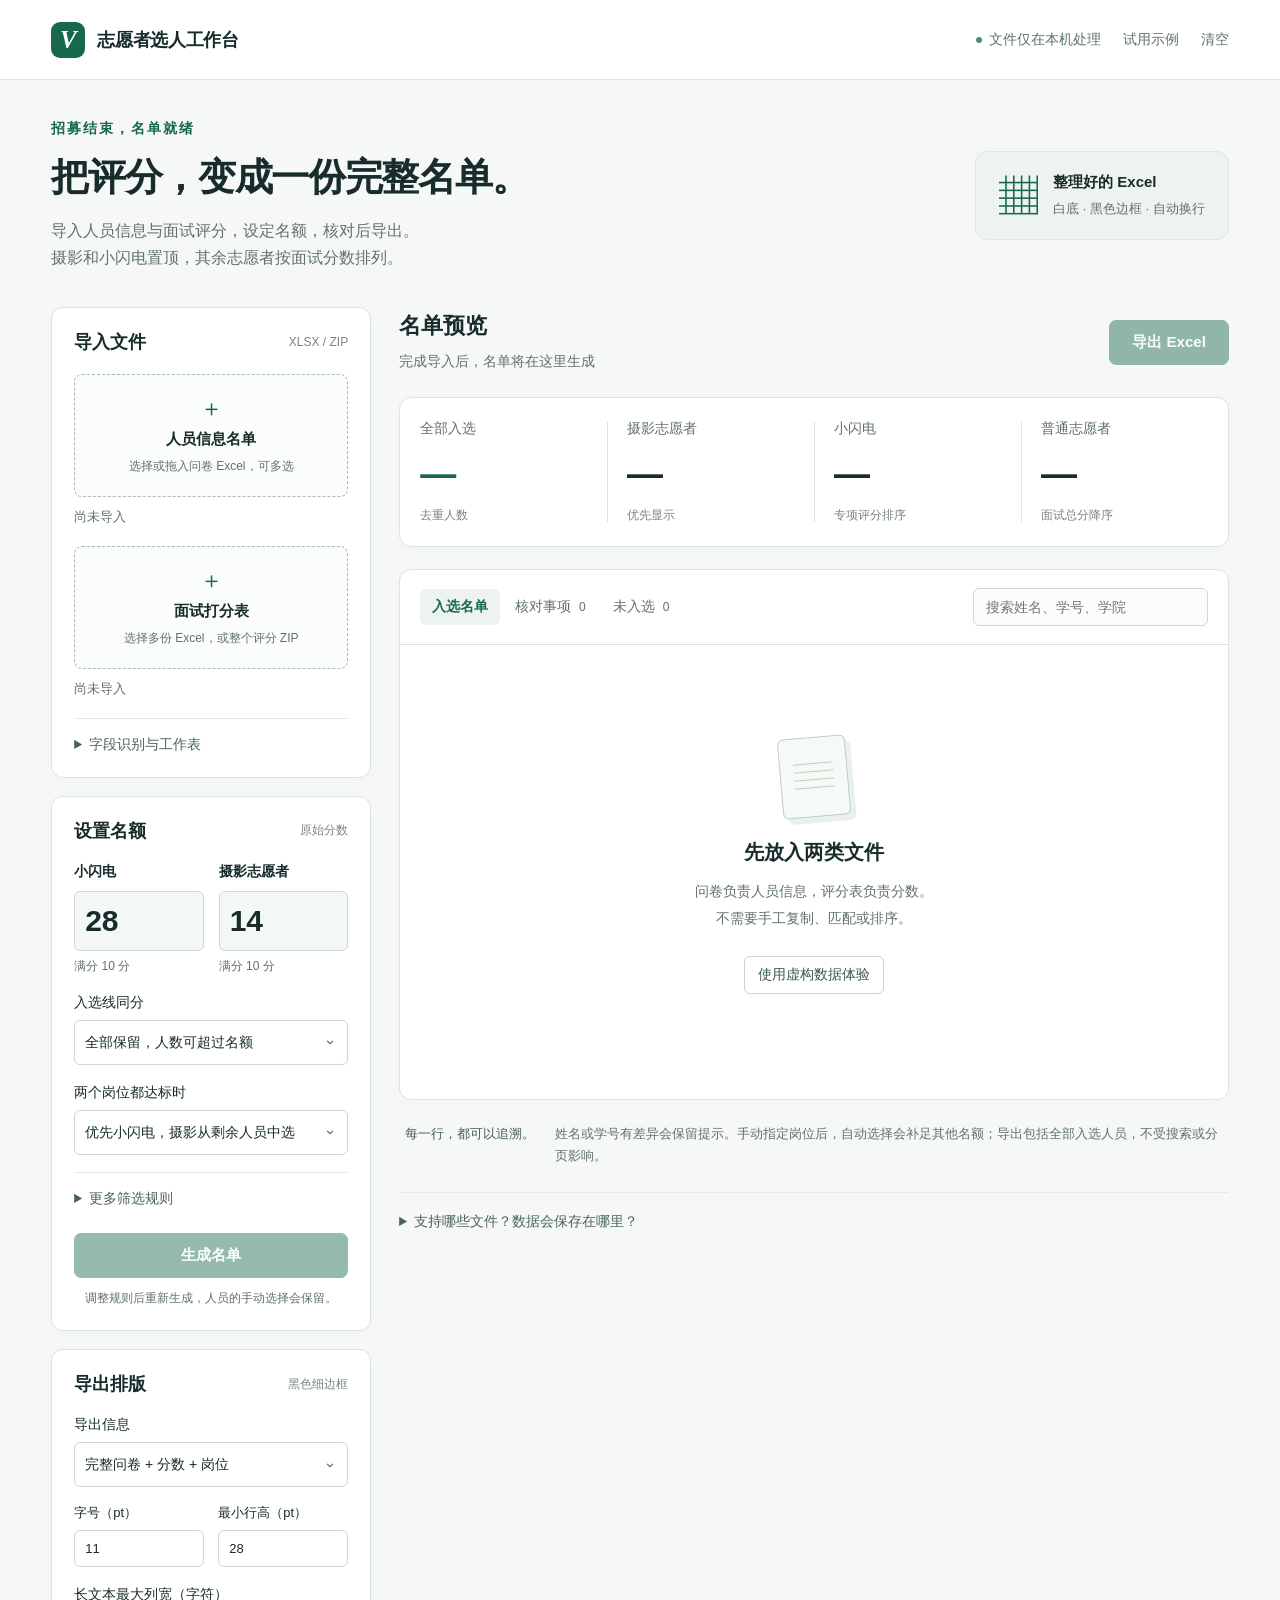
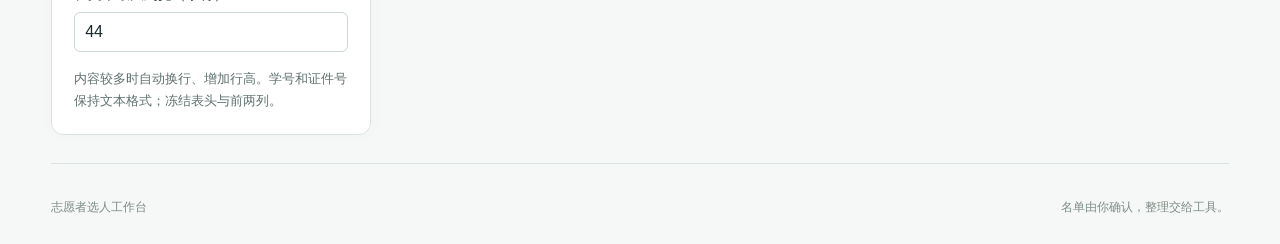
==== volunteer-selection-offline.html @ a5fd1ec4 "Publish volunteer selection workbench with offline export" ====
<!doctype html>
<html lang="zh-CN"><head><meta charset="UTF-8"><meta name="viewport" content="width=device-width,initial-scale=1"><title>志愿者选人工作台</title><meta name="description" content="上传问卷和面试评分，核对专项名额与同分，导出黑色边框的Excel总名单。"><style>:root{--ink:#172c2b;--muted:#60716f;--line:#dbe3e0;--green:#17684f;--green-dark:#0d4e3a;--wash:#f3f7f5;--white:#fff;--amber:#8c5519;--shadow:0 3px 18px #18362c05;font-family:Inter,-apple-system,BlinkMacSystemFont,"PingFang SC","Microsoft YaHei",sans-serif;font-size:16px;color:var(--ink);background:#f6f8f7}*{box-sizing:border-box}body{margin:0}button,input,select{font:inherit}button,a,input,select,summary{-webkit-tap-highlight-color:transparent}button{cursor:pointer}button:disabled{cursor:not-allowed;opacity:.45}button:focus-visible,input:focus-visible,select:focus-visible,summary:focus-visible,a:focus-visible{outline:3px solid #88b8a6;outline-offset:3px}a{color:inherit;text-decoration:none}.topbar{height:80px;background:#fff;border-bottom:1px solid var(--line);display:flex;align-items:center;justify-content:space-between;padding:0 4vw}.brand{display:flex;align-items:center;gap:12px;font-weight:700;font-size:18px;letter-spacing:-.3px}.brand-icon{display:grid;place-items:center;width:34px;height:36px;background:var(--green);color:white;border-radius:9px;font-family:Georgia,serif;font-size:25px;font-style:italic}.top-actions{display:flex;align-items:center;gap:22px}.local-badge{display:flex;align-items:center;gap:7px;color:#54766a;font-size:14px}.local-badge span{height:6px;width:6px;border-radius:50%;background:#49916f}.text-button{border:0;background:transparent;color:var(--muted);padding:8px 0;font-size:14px}.text-button:hover{color:var(--green)}main{max-width:1660px;margin:auto;padding:40px 4vw 0}.intro{display:flex;justify-content:space-between;gap:24px;align-items:center;padding-bottom:36px}.eyebrow{color:var(--green);font-size:14px;font-weight:650;letter-spacing:2px;margin-bottom:14px}h1{font-size:clamp(27px,3vw,39px);font-weight:650;letter-spacing:-1.3px;line-height:1.3;margin:0 0 15px}p{line-height:1.7;margin:0}.intro p{color:var(--muted);font-size:16px}.intro-note{display:flex;gap:15px;align-items:center;background:#edf3ef;border:1px solid #dce8e0;padding:21px 23px;border-radius:12px;white-space:nowrap}.intro-note strong{display:block;font-size:15px;margin-bottom:7px}.intro-note span:not(.line-icon){color:var(--muted);font-size:13px}.line-icon{font-size:39px;color:var(--green);line-height:1}.workspace{display:grid;grid-template-columns:320px minmax(0,1fr);gap:28px;align-items:start}.setup{display:grid;gap:18px}.card{background:#fff;border:1px solid var(--line);border-radius:12px;box-shadow:var(--shadow);padding:22px}.section-title{display:flex;justify-content:space-between;align-items:center;gap:10px;margin-bottom:20px}h2{font-size:18px;font-weight:650;margin:0}.mini-label{font-size:12px;color:#768681}.dropzone{display:flex;align-items:center;justify-content:center;flex-direction:column;gap:9px;border:1px dashed #a6beb2;border-radius:8px;padding:21px 8px;background:#fbfdfb;cursor:pointer;transition:.15s}.dropzone:hover,.dropzone.dragover{border-color:var(--green);background:#edf6f0}.dropzone strong{font-size:15px}.dropzone>span:not(.upload-icon){font-size:12px;color:var(--muted);text-align:center}.upload-icon{color:var(--green);font-size:23px;line-height:25px}.dropzone input{position:absolute;width:1px;height:1px;overflow:hidden;opacity:0}.dropzone:focus-within{outline:3px solid #88b8a6;outline-offset:2px}.file-status{color:var(--muted);font-size:13px;line-height:1.6;margin:10px 0 18px;overflow-wrap:anywhere}.file-status.loaded{color:var(--green)}details{border-top:1px solid #e6ebe8;padding-top:15px;margin-top:17px}summary{font-size:14px;cursor:pointer;color:#49635a;line-height:1.5}details p{margin:12px 0}.quota-grid{display:grid;grid-template-columns:1fr 1fr;gap:15px}.quota-grid label{font-size:14px;font-weight:600}.quota-grid input{font-size:30px;font-weight:600;height:60px;padding:8px 13px;margin-top:10px;background:var(--wash)}.quota-grid label span{display:block;font-size:12px;color:var(--muted);font-weight:400;margin-top:7px}input,select{border:1px solid #ccd8d1;border-radius:6px;color:var(--ink);background:white;min-width:0}input[type=number]{width:100%;padding:10px}select{width:100%;padding:11px 30px 11px 10px;font-size:14px;line-height:1.5;appearance:none;background-image:url("data:image/svg+xml,%3Csvg xmlns='http://www.w3.org/2000/svg' width='14' height='14' viewBox='0 0 24 24' fill='none' stroke='%23576b60' stroke-width='2'%3E%3Cpath d='m7 10 5 5 5-5'/%3E%3C/svg%3E");background-repeat:no-repeat;background-position:right 10px center}.control-label{display:block;font-size:14px;margin:19px 0 8px}.checkbox-row{display:flex;align-items:flex-start;gap:8px;font-size:14px;line-height:1.6;margin-top:17px}.checkbox-row input{margin-top:4px;accent-color:var(--green);width:16px;height:16px;flex-shrink:0}.primary{display:inline-flex;align-items:center;justify-content:center;border:1px solid var(--green);background:var(--green);color:#fff;border-radius:7px;padding:12px 22px;font-size:15px;font-weight:600;white-space:nowrap;transition:background .15s}.primary:hover:not(:disabled){background:var(--green-dark)}.wide{width:100%;margin-top:24px}.small{font-size:13px}.muted{color:var(--muted)}.bottom-note{margin-top:10px;text-align:center;font-size:12px}.two-fields{display:grid;grid-template-columns:1fr 1fr;gap:14px;margin-top:17px}.two-fields label{font-size:13px}.two-fields input{margin-top:8px}.export-settings .small{margin-top:16px}.results{min-width:0}.result-heading{display:flex;align-items:center;justify-content:space-between;gap:20px;padding:4px 0 23px}.result-heading h2{font-size:22px;margin-bottom:9px}.result-heading p{color:var(--muted);font-size:14px}.stats{display:grid;grid-template-columns:repeat(4,1fr);border:1px solid var(--line);border-radius:12px;background:#fff;box-shadow:var(--shadow);margin-bottom:22px;overflow:hidden}.stats>div{padding:22px 20px;position:relative}.stats>div+div:before{content:"";position:absolute;left:0;top:24px;bottom:24px;border-left:1px solid var(--line)}.stats span{display:block;color:var(--muted);font-size:14px;white-space:nowrap}.stats strong{display:block;font-size:36px;font-weight:600;letter-spacing:-1px;margin:15px 0 10px;font-variant-numeric:tabular-nums}.stats>div:first-child strong{color:var(--green)}.stats small{font-size:12px;color:#77847e}.preview{padding:0;overflow:hidden}.preview-toolbar{display:flex;justify-content:space-between;align-items:center;gap:12px;padding:18px 20px;border-bottom:1px solid var(--line);flex-wrap:wrap}.tabs{display:flex;gap:3px}.tabs button{background:transparent;border:0;padding:9px 12px;font-size:14px;color:var(--muted);border-radius:6px;white-space:nowrap}.tabs button.active{background:#edf4ef;color:var(--green);font-weight:600}.tabs span{font-size:12px;margin-left:4px}.preview-toolbar input{font-size:14px;width:235px;padding:10px 12px;background:#fbfcfb}.empty{text-align:center;padding:92px 20px 105px;min-height:440px}.empty h3{font-size:20px;font-weight:600;margin:22px 0 12px}.empty p{color:var(--muted);font-size:14px;line-height:1.9}.empty-sheet{width:68px;height:80px;border:1px solid #bdcec5;border-radius:6px;margin:auto;padding:18px 13px;transform:rotate(-5deg);background:#f6faf7;box-shadow:5px 6px 0 #eaf0eb}.empty-sheet i{height:1px;display:block;background:#bacfc1;margin:7px 0}.secondary{background:white;border:1px solid #c8d7cf;border-radius:6px;padding:9px 13px;color:#385a48;font-size:14px}.secondary:hover:not(:disabled){background:#f3f7f4}.empty .secondary{margin-top:25px}.workflow-note{display:flex;gap:20px;padding:23px 6px;line-height:1.7;font-size:13px;color:var(--muted)}.workflow-note strong{color:#486156;white-space:nowrap;font-weight:500}.help{padding:18px 0;margin-top:2px}.help p{font-size:14px;color:var(--muted)}footer{display:flex;justify-content:space-between;gap:15px;font-size:12px;color:#7e8c85;padding:35px 0 28px;margin-top:28px;border-top:1px solid var(--line)}.notice{padding:13px 16px;margin-bottom:18px;border:1px solid #c5dbc9;background:#f2f8f2;border-radius:8px;line-height:1.7;font-size:14px;white-space:pre-line;overflow-wrap:anywhere}.notice.error{background:#fff4f0;border-color:#efcbbf;color:#9e3e2b}.selection-notes{padding:13px 17px;margin:-4px 0 19px;border-left:3px solid #b98b49;background:#fcf8ef;border-radius:0 6px 6px 0;font-size:14px;line-height:1.8;color:#7a592a}.table-wrap{max-height:680px;overflow:auto}#roster{border-collapse:separate;border-spacing:0;width:100%;min-width:900px;background:white;font-size:14px}#roster th{position:sticky;top:0;z-index:1;background:#fff;text-align:left;font-weight:500;color:#33483e;padding:14px 13px;border-bottom:1px solid #000;border-right:1px solid #000;white-space:nowrap}#roster th:last-child{border-right:0}#roster th small{font-weight:400;display:block;color:var(--muted);font-size:12px;margin-top:4px}#roster td{border-bottom:1px solid #000;border-right:1px solid #000;vertical-align:top;padding:13px;line-height:1.65;background:white}#roster td:last-child{border-right:0}#roster tbody tr:last-child td{border-bottom:0}#roster td.num{text-align:right;font-variant-numeric:tabular-nums;min-width:62px}#roster td:first-child{min-width:156px}#roster td:nth-child(2){min-width:120px;max-width:190px;overflow-wrap:anywhere}#roster td:last-child{min-width:220px;max-width:310px}.person-name{font-weight:600}.person-id{display:block;font-size:12px;color:var(--muted);font-variant-numeric:tabular-nums;white-space:nowrap}.role-chip{display:inline-block;font-size:12px;padding:2px 8px;border-radius:4px;background:#edf4ef;color:#32664c;white-space:nowrap}.role-chip.photo{background:#eff1fc;color:#59649a}.role-chip.ordinary{background:#f1f3f2;color:#5e6e65}.role-chip.excluded{background:#f9f1e7;color:#8d6334}.edit-role{min-width:135px;margin-top:8px;font-size:12px;padding:7px 26px 7px 7px}.row-note{font-size:12px;color:#82632f;line-height:1.7;overflow-wrap:anywhere}.row-note.neutral{color:#627367}.accept-match{font-size:12px;margin-top:8px}.pagination{padding:16px 20px;display:flex;align-items:center;justify-content:space-between;gap:16px;border-top:1px solid var(--line);font-size:13px;color:var(--muted)}.pagination>div{display:flex;gap:10px}.sheet-mapping{margin:12px 0;border:1px solid var(--line);border-radius:6px;padding:12px}.sheet-mapping .sheet-label{display:flex;gap:8px;align-items:flex-start;font-size:12px;overflow-wrap:anywhere}.sheet-mapping .sheet-label input{accent-color:var(--green)}.sheet-mapping label:not(.sheet-label){display:block;font-size:12px;margin-top:10px;color:var(--muted)}.sheet-mapping select{margin-top:5px;font-size:12px;padding:8px 24px 8px 8px}.busy{position:fixed;inset:0;z-index:10;background:#18352b38;backdrop-filter:blur(3px);display:grid;place-items:center}.busy-card{background:#fff;border-radius:14px;padding:35px 45px;display:flex;align-items:center;flex-direction:column;gap:17px;box-shadow:0 10px 80px #102e2730}.busy-card strong{font-size:17px}.busy-card span{font-size:13px;color:var(--muted)}.spinner{width:30px;height:30px;border:3px solid #dce7e0;border-top-color:var(--green);border-radius:50%;animation:spin .7s linear infinite}@keyframes spin{to{transform:rotate(360deg)}}[hidden]{display:none!important}@media(min-width:1500px){.workspace{grid-template-columns:340px minmax(0,1fr)}}@media(max-width:1150px){main{padding:28px 24px 0}.workspace{grid-template-columns:290px minmax(0,1fr);gap:20px}.stats>div{padding:20px 13px}.stats strong{font-size:31px}.intro-note{display:none}.workflow-note{flex-direction:column;gap:8px}.topbar{padding:0 24px}}@media(max-width:850px){.workspace{grid-template-columns:1fr}.setup{grid-template-columns:1fr 1fr;align-items:start}.setup .export-settings{grid-column:1/-1}.export-settings{display:none}.topbar{height:68px}.top-actions{gap:15px}.local-badge{display:none}.intro{padding-bottom:28px}.result-heading{margin-top:10px}.results{margin-bottom:15px}}@media(max-width:560px){main{padding:25px 16px 0}.topbar{padding:0 16px}.brand{font-size:16px;gap:9px}.brand-icon{width:29px;height:31px;font-size:22px}.top-actions{gap:12px}.text-button{font-size:12px}.intro h1{font-size:27px;letter-spacing:-.8px}.intro p{font-size:14px}.desktop-break{display:none}.setup{grid-template-columns:1fr}.card{padding:20px}.preview{padding:0}.stats{grid-template-columns:1fr 1fr}.stats>div:nth-child(3),.stats>div:nth-child(4){border-top:1px solid var(--line)}.stats>div:nth-child(3):before{display:none}.stats>div{padding:18px}.stats strong{margin:10px 0 8px}.result-heading{align-items:flex-start}.result-heading h2{font-size:20px}.result-heading p{font-size:12px}.primary{padding:11px 16px}.preview-toolbar{padding:14px}.preview-toolbar input{width:100%}.tabs{width:100%;justify-content:space-between}.tabs button{padding:8px;font-size:13px}.empty{padding:65px 20px;min-height:360px}footer{display:block;line-height:1.9}footer span{display:block}.pagination{padding:14px;gap:8px}.pagination .secondary{padding:8px;font-size:12px}.help summary{font-size:13px}}
</style></head>
<body>
<header class="topbar"><a href="#" class="brand"><span class="brand-icon">V</span>志愿者选人工作台</a><div class="top-actions"><span class="local-badge"><span></span>文件仅在本机处理</span><button id="demo" class="text-button">试用示例</button><button id="reset" class="text-button">清空</button></div></header>
<main>
<section class="intro"><div><div class="eyebrow">招募结束，名单就绪</div><h1>把评分，变成一份完整名单。</h1><p>导入人员信息与面试评分，设定名额，核对后导出。<br class="desktop-break">摄影和小闪电置顶，其余志愿者按面试分数排列。</p></div><div class="intro-note"><span class="line-icon">▦</span><div><strong>整理好的 Excel</strong><span>白底 · 黑色边框 · 自动换行</span></div></div></section>
<div class="workspace">
<aside class="setup">
<section class="card upload-card"><div class="section-title"><h2>导入文件</h2><span class="mini-label">XLSX / ZIP</span></div>
<label class="dropzone" id="info-drop" for="info-files"><span class="upload-icon">＋</span><strong>人员信息名单</strong><span>选择或拖入问卷 Excel，可多选</span><input id="info-files" type="file" accept=".xlsx" multiple></label><div id="info-status" class="file-status">尚未导入</div>
<label class="dropzone" id="score-drop" for="score-files"><span class="upload-icon">＋</span><strong>面试打分表</strong><span>选择多份 Excel，或整个评分 ZIP</span><input id="score-files" type="file" accept=".xlsx,.zip" multiple></label><div id="score-status" class="file-status">尚未导入</div>
<details id="mapping-details"><summary>字段识别与工作表</summary><p class="small muted">自动识别姓名、学号及原始得分。格式不同，可在这里指定列；不参与的工作表可取消勾选。</p><div id="mapping-panel"></div></details>
</section>
<section class="card"><div class="section-title"><h2>设置名额</h2><span class="mini-label">原始分数</span></div><div class="quota-grid"><label>小闪电<input id="lightning-quota" type="number" min="0" max="10000" step="1" value="28"><span>满分 10 分</span></label><label>摄影志愿者<input id="photo-quota" type="number" min="0" max="10000" step="1" value="14"><span>满分 10 分</span></label></div>
<label class="control-label" for="ties">入选线同分</label><select id="ties"><option value="all">全部保留，人数可超过名额</option><option value="strict">严格名额，依次按普通总分、原名单顺序</option></select>
<label class="control-label" for="priority">两个岗位都达标时</label><select id="priority"><option value="lightning">优先小闪电，摄影从剩余人员中选</option><option value="photo">优先摄影，小闪电从剩余人员中选</option></select>
<details><summary>更多筛选规则</summary><label class="control-label" for="scope">专项候选范围</label><select id="scope"><option value="all">所有有该专项评分的人</option><option value="registered">仅问卷中勾选该专项的人</option></select><label class="control-label" for="duplicate">同一学号有多条评分</label><select id="duplicate"><option value="average">取有效评分的平均分</option><option value="highest">取各项最高分</option><option value="last">取各项导入顺序最后一个有效值</option></select><label class="checkbox-row"><input id="include-missing" type="checkbox">纳入没有问卷、但有评分的人</label><p class="small muted">未找到有效面试分数的人不进入名单。普通志愿者不设名额，保留余下所有有评分人员。</p></details>
<button id="generate" class="primary wide" disabled>生成名单</button><p class="small muted bottom-note">调整规则后重新生成，人员的手动选择会保留。</p>
</section>
<section class="card export-settings"><div class="section-title"><h2>导出排版</h2><span class="mini-label">黑色细边框</span></div><label class="control-label" for="export-fields">导出信息</label><select id="export-fields"><option value="full">完整问卷 + 分数 + 岗位</option><option value="simple">精简联系信息 + 分数 + 岗位</option></select><div class="two-fields"><label>字号（pt）<input id="font-size" type="number" value="11" min="9" max="16"></label><label>最小行高（pt）<input id="row-height" type="number" value="28" min="20" max="60"></label></div><label class="control-label" for="max-width">长文本最大列宽（字符）</label><input id="max-width" type="number" min="24" max="70" value="44"><p class="small muted">内容较多时自动换行、增加行高。学号和证件号保持文本格式；冻结表头与前两列。</p></section>
</aside>
<section class="results">
<div id="notice" class="notice" role="status" aria-live="polite" hidden></div>
<div class="result-heading"><div><h2>名单预览</h2><p id="result-caption">完成导入后，名单将在这里生成</p></div><button id="export" class="primary" disabled>导出 Excel</button></div>
<div class="stats"><div><span>全部入选</span><strong id="count-total">—</strong><small>去重人数</small></div><div><span>摄影志愿者</span><strong id="count-photo">—</strong><small id="cut-photo">优先显示</small></div><div><span>小闪电</span><strong id="count-lightning">—</strong><small id="cut-lightning">专项评分排序</small></div><div><span>普通志愿者</span><strong id="count-ordinary">—</strong><small>面试总分降序</small></div></div>
<div id="selection-notes" class="selection-notes" hidden></div>
<div class="preview card"><div class="preview-toolbar"><div class="tabs" role="group" aria-label="名单筛选"><button data-tab="selected" class="active">入选名单</button><button data-tab="review">核对事项 <span id="review-count">0</span></button><button data-tab="excluded">未入选 <span id="excluded-count">0</span></button></div><input type="search" id="search" placeholder="搜索姓名、学号、学院" aria-label="搜索名单"></div>
<div id="empty" class="empty"><div class="empty-sheet"><i></i><i></i><i></i><i></i></div><h3>先放入两类文件</h3><p>问卷负责人员信息，评分表负责分数。<br>不需要手工复制、匹配或排序。</p><button id="empty-demo" class="secondary">使用虚构数据体验</button></div>
<div id="table-wrap" class="table-wrap" hidden><table id="roster"><thead><tr><th>姓名 / 学号</th><th>学院 / 单位</th><th>普通面试<small>15分</small></th><th>闪电<small>10分</small></th><th>摄影<small>10分</small></th><th>岗位</th><th>核对与调整</th></tr></thead><tbody id="roster-body"></tbody></table></div>
<div id="pagination" class="pagination" hidden><span id="page-info"></span><div><button id="prev-page" class="secondary">上一页</button><button id="next-page" class="secondary">下一页</button></div></div>
</div>
<div class="workflow-note"><strong>每一行，都可以追溯。</strong><span>姓名或学号有差异会保留提示。手动指定岗位后，自动选择会补足其他名额；导出包括全部入选人员，不受搜索或分页影响。</span></div>
<details class="help"><summary>支持哪些文件？数据会保存在哪里？</summary><p>支持 .xlsx 人员问卷、.xlsx 面试表，以及包含多份 .xlsx 的 .zip 评分包。不支持加密文件或旧版 .xls，请先另存为 .xlsx。默认适配普通面试15分、闪电与摄影10分的表格。不同列名可在“字段识别与工作表”中调整。</p><p>所有文件和调整仅保存在当前页面内存，不会发送到服务器。刷新或关闭页面会清空，请及时导出。离线版无需联网即可使用。评分总分与分项冲突时采用分项之和并显示提示；没有可用缓存值的公式不直接执行。</p></details>
</section></div>
<footer>志愿者选人工作台<span>名单由你确认，整理交给工具。</span></footer>
</main>
<div id="busy" class="busy" hidden><div class="busy-card"><div class="spinner"></div><strong id="busy-text">正在读取文件</strong><span>文件留在你的设备上</span></div></div>
<script>/*!

JSZip v3.10.1 - A JavaScript class for generating and reading zip files
<http://stuartk.com/jszip>

(c) 2009-2016 Stuart Knightley <stuart [at] stuartk.com>
Dual licenced under the MIT license or GPLv3. See https://raw.github.com/Stuk/jszip/main/LICENSE.markdown.

JSZip uses the library pako released under the MIT license :
https://github.com/nodeca/pako/blob/main/LICENSE
*/

!function(e){if("object"==typeof exports&&"undefined"!=typeof module)module.exports=e();else if("function"==typeof define&&define.amd)define([],e);else{("undefined"!=typeof window?window:"undefined"!=typeof global?global:"undefined"!=typeof self?self:this).JSZip=e()}}(function(){return function s(a,o,h){function u(r,e){if(!o[r]){if(!a[r]){var t="function"==typeof require&&require;if(!e&&t)return t(r,!0);if(l)return l(r,!0);var n=new Error("Cannot find module '"+r+"'");throw n.code="MODULE_NOT_FOUND",n}var i=o[r]={exports:{}};a[r][0].call(i.exports,function(e){var t=a[r][1][e];return u(t||e)},i,i.exports,s,a,o,h)}return o[r].exports}for(var l="function"==typeof require&&require,e=0;e<h.length;e++)u(h[e]);return u}({1:[function(e,t,r){"use strict";var d=e("./utils"),c=e("./support"),p="ABCDEFGHIJKLMNOPQRSTUVWXYZabcdefghijklmnopqrstuvwxyz0123456789+/=";r.encode=function(e){for(var t,r,n,i,s,a,o,h=[],u=0,l=e.length,f=l,c="string"!==d.getTypeOf(e);u<e.length;)f=l-u,n=c?(t=e[u++],r=u<l?e[u++]:0,u<l?e[u++]:0):(t=e.charCodeAt(u++),r=u<l?e.charCodeAt(u++):0,u<l?e.charCodeAt(u++):0),i=t>>2,s=(3&t)<<4|r>>4,a=1<f?(15&r)<<2|n>>6:64,o=2<f?63&n:64,h.push(p.charAt(i)+p.charAt(s)+p.charAt(a)+p.charAt(o));return h.join("")},r.decode=function(e){var t,r,n,i,s,a,o=0,h=0,u="data:";if(e.substr(0,u.length)===u)throw new Error("Invalid base64 input, it looks like a data url.");var l,f=3*(e=e.replace(/[^A-Za-z0-9+/=]/g,"")).length/4;if(e.charAt(e.length-1)===p.charAt(64)&&f--,e.charAt(e.length-2)===p.charAt(64)&&f--,f%1!=0)throw new Error("Invalid base64 input, bad content length.");for(l=c.uint8array?new Uint8Array(0|f):new Array(0|f);o<e.length;)t=p.indexOf(e.charAt(o++))<<2|(i=p.indexOf(e.charAt(o++)))>>4,r=(15&i)<<4|(s=p.indexOf(e.charAt(o++)))>>2,n=(3&s)<<6|(a=p.indexOf(e.charAt(o++))),l[h++]=t,64!==s&&(l[h++]=r),64!==a&&(l[h++]=n);return l}},{"./support":30,"./utils":32}],2:[function(e,t,r){"use strict";var n=e("./external"),i=e("./stream/DataWorker"),s=e("./stream/Crc32Probe"),a=e("./stream/DataLengthProbe");function o(e,t,r,n,i){this.compressedSize=e,this.uncompressedSize=t,this.crc32=r,this.compression=n,this.compressedContent=i}o.prototype={getContentWorker:function(){var e=new i(n.Promise.resolve(this.compressedContent)).pipe(this.compression.uncompressWorker()).pipe(new a("data_length")),t=this;return e.on("end",function(){if(this.streamInfo.data_length!==t.uncompressedSize)throw new Error("Bug : uncompressed data size mismatch")}),e},getCompressedWorker:function(){return new i(n.Promise.resolve(this.compressedContent)).withStreamInfo("compressedSize",this.compressedSize).withStreamInfo("uncompressedSize",this.uncompressedSize).withStreamInfo("crc32",this.crc32).withStreamInfo("compression",this.compression)}},o.createWorkerFrom=function(e,t,r){return e.pipe(new s).pipe(new a("uncompressedSize")).pipe(t.compressWorker(r)).pipe(new a("compressedSize")).withStreamInfo("compression",t)},t.exports=o},{"./external":6,"./stream/Crc32Probe":25,"./stream/DataLengthProbe":26,"./stream/DataWorker":27}],3:[function(e,t,r){"use strict";var n=e("./stream/GenericWorker");r.STORE={magic:"\0\0",compressWorker:function(){return new n("STORE compression")},uncompressWorker:function(){return new n("STORE decompression")}},r.DEFLATE=e("./flate")},{"./flate":7,"./stream/GenericWorker":28}],4:[function(e,t,r){"use strict";var n=e("./utils");var o=function(){for(var e,t=[],r=0;r<256;r++){e=r;for(var n=0;n<8;n++)e=1&e?3988292384^e>>>1:e>>>1;t[r]=e}return t}();t.exports=function(e,t){return void 0!==e&&e.length?"string"!==n.getTypeOf(e)?function(e,t,r,n){var i=o,s=n+r;e^=-1;for(var a=n;a<s;a++)e=e>>>8^i[255&(e^t[a])];return-1^e}(0|t,e,e.length,0):function(e,t,r,n){var i=o,s=n+r;e^=-1;for(var a=n;a<s;a++)e=e>>>8^i[255&(e^t.charCodeAt(a))];return-1^e}(0|t,e,e.length,0):0}},{"./utils":32}],5:[function(e,t,r){"use strict";r.base64=!1,r.binary=!1,r.dir=!1,r.createFolders=!0,r.date=null,r.compression=null,r.compressionOptions=null,r.comment=null,r.unixPermissions=null,r.dosPermissions=null},{}],6:[function(e,t,r){"use strict";var n=null;n="undefined"!=typeof Promise?Promise:e("lie"),t.exports={Promise:n}},{lie:37}],7:[function(e,t,r){"use strict";var n="undefined"!=typeof Uint8Array&&"undefined"!=typeof Uint16Array&&"undefined"!=typeof Uint32Array,i=e("pako"),s=e("./utils"),a=e("./stream/GenericWorker"),o=n?"uint8array":"array";function h(e,t){a.call(this,"FlateWorker/"+e),this._pako=null,this._pakoAction=e,this._pakoOptions=t,this.meta={}}r.magic="\b\0",s.inherits(h,a),h.prototype.processChunk=function(e){this.meta=e.meta,null===this._pako&&this._createPako(),this._pako.push(s.transformTo(o,e.data),!1)},h.prototype.flush=function(){a.prototype.flush.call(this),null===this._pako&&this._createPako(),this._pako.push([],!0)},h.prototype.cleanUp=function(){a.prototype.cleanUp.call(this),this._pako=null},h.prototype._createPako=function(){this._pako=new i[this._pakoAction]({raw:!0,level:this._pakoOptions.level||-1});var t=this;this._pako.onData=function(e){t.push({data:e,meta:t.meta})}},r.compressWorker=function(e){return new h("Deflate",e)},r.uncompressWorker=function(){return new h("Inflate",{})}},{"./stream/GenericWorker":28,"./utils":32,pako:38}],8:[function(e,t,r){"use strict";function A(e,t){var r,n="";for(r=0;r<t;r++)n+=String.fromCharCode(255&e),e>>>=8;return n}function n(e,t,r,n,i,s){var a,o,h=e.file,u=e.compression,l=s!==O.utf8encode,f=I.transformTo("string",s(h.name)),c=I.transformTo("string",O.utf8encode(h.name)),d=h.comment,p=I.transformTo("string",s(d)),m=I.transformTo("string",O.utf8encode(d)),_=c.length!==h.name.length,g=m.length!==d.length,b="",v="",y="",w=h.dir,k=h.date,x={crc32:0,compressedSize:0,uncompressedSize:0};t&&!r||(x.crc32=e.crc32,x.compressedSize=e.compressedSize,x.uncompressedSize=e.uncompressedSize);var S=0;t&&(S|=8),l||!_&&!g||(S|=2048);var z=0,C=0;w&&(z|=16),"UNIX"===i?(C=798,z|=function(e,t){var r=e;return e||(r=t?16893:33204),(65535&r)<<16}(h.unixPermissions,w)):(C=20,z|=function(e){return 63&(e||0)}(h.dosPermissions)),a=k.getUTCHours(),a<<=6,a|=k.getUTCMinutes(),a<<=5,a|=k.getUTCSeconds()/2,o=k.getUTCFullYear()-1980,o<<=4,o|=k.getUTCMonth()+1,o<<=5,o|=k.getUTCDate(),_&&(v=A(1,1)+A(B(f),4)+c,b+="up"+A(v.length,2)+v),g&&(y=A(1,1)+A(B(p),4)+m,b+="uc"+A(y.length,2)+y);var E="";return E+="\n\0",E+=A(S,2),E+=u.magic,E+=A(a,2),E+=A(o,2),E+=A(x.crc32,4),E+=A(x.compressedSize,4),E+=A(x.uncompressedSize,4),E+=A(f.length,2),E+=A(b.length,2),{fileRecord:R.LOCAL_FILE_HEADER+E+f+b,dirRecord:R.CENTRAL_FILE_HEADER+A(C,2)+E+A(p.length,2)+"\0\0\0\0"+A(z,4)+A(n,4)+f+b+p}}var I=e("../utils"),i=e("../stream/GenericWorker"),O=e("../utf8"),B=e("../crc32"),R=e("../signature");function s(e,t,r,n){i.call(this,"ZipFileWorker"),this.bytesWritten=0,this.zipComment=t,this.zipPlatform=r,this.encodeFileName=n,this.streamFiles=e,this.accumulate=!1,this.contentBuffer=[],this.dirRecords=[],this.currentSourceOffset=0,this.entriesCount=0,this.currentFile=null,this._sources=[]}I.inherits(s,i),s.prototype.push=function(e){var t=e.meta.percent||0,r=this.entriesCount,n=this._sources.length;this.accumulate?this.contentBuffer.push(e):(this.bytesWritten+=e.data.length,i.prototype.push.call(this,{data:e.data,meta:{currentFile:this.currentFile,percent:r?(t+100*(r-n-1))/r:100}}))},s.prototype.openedSource=function(e){this.currentSourceOffset=this.bytesWritten,this.currentFile=e.file.name;var t=this.streamFiles&&!e.file.dir;if(t){var r=n(e,t,!1,this.currentSourceOffset,this.zipPlatform,this.encodeFileName);this.push({data:r.fileRecord,meta:{percent:0}})}else this.accumulate=!0},s.prototype.closedSource=function(e){this.accumulate=!1;var t=this.streamFiles&&!e.file.dir,r=n(e,t,!0,this.currentSourceOffset,this.zipPlatform,this.encodeFileName);if(this.dirRecords.push(r.dirRecord),t)this.push({data:function(e){return R.DATA_DESCRIPTOR+A(e.crc32,4)+A(e.compressedSize,4)+A(e.uncompressedSize,4)}(e),meta:{percent:100}});else for(this.push({data:r.fileRecord,meta:{percent:0}});this.contentBuffer.length;)this.push(this.contentBuffer.shift());this.currentFile=null},s.prototype.flush=function(){for(var e=this.bytesWritten,t=0;t<this.dirRecords.length;t++)this.push({data:this.dirRecords[t],meta:{percent:100}});var r=this.bytesWritten-e,n=function(e,t,r,n,i){var s=I.transformTo("string",i(n));return R.CENTRAL_DIRECTORY_END+"\0\0\0\0"+A(e,2)+A(e,2)+A(t,4)+A(r,4)+A(s.length,2)+s}(this.dirRecords.length,r,e,this.zipComment,this.encodeFileName);this.push({data:n,meta:{percent:100}})},s.prototype.prepareNextSource=function(){this.previous=this._sources.shift(),this.openedSource(this.previous.streamInfo),this.isPaused?this.previous.pause():this.previous.resume()},s.prototype.registerPrevious=function(e){this._sources.push(e);var t=this;return e.on("data",function(e){t.processChunk(e)}),e.on("end",function(){t.closedSource(t.previous.streamInfo),t._sources.length?t.prepareNextSource():t.end()}),e.on("error",function(e){t.error(e)}),this},s.prototype.resume=function(){return!!i.prototype.resume.call(this)&&(!this.previous&&this._sources.length?(this.prepareNextSource(),!0):this.previous||this._sources.length||this.generatedError?void 0:(this.end(),!0))},s.prototype.error=function(e){var t=this._sources;if(!i.prototype.error.call(this,e))return!1;for(var r=0;r<t.length;r++)try{t[r].error(e)}catch(e){}return!0},s.prototype.lock=function(){i.prototype.lock.call(this);for(var e=this._sources,t=0;t<e.length;t++)e[t].lock()},t.exports=s},{"../crc32":4,"../signature":23,"../stream/GenericWorker":28,"../utf8":31,"../utils":32}],9:[function(e,t,r){"use strict";var u=e("../compressions"),n=e("./ZipFileWorker");r.generateWorker=function(e,a,t){var o=new n(a.streamFiles,t,a.platform,a.encodeFileName),h=0;try{e.forEach(function(e,t){h++;var r=function(e,t){var r=e||t,n=u[r];if(!n)throw new Error(r+" is not a valid compression method !");return n}(t.options.compression,a.compression),n=t.options.compressionOptions||a.compressionOptions||{},i=t.dir,s=t.date;t._compressWorker(r,n).withStreamInfo("file",{name:e,dir:i,date:s,comment:t.comment||"",unixPermissions:t.unixPermissions,dosPermissions:t.dosPermissions}).pipe(o)}),o.entriesCount=h}catch(e){o.error(e)}return o}},{"../compressions":3,"./ZipFileWorker":8}],10:[function(e,t,r){"use strict";function n(){if(!(this instanceof n))return new n;if(arguments.length)throw new Error("The constructor with parameters has been removed in JSZip 3.0, please check the upgrade guide.");this.files=Object.create(null),this.comment=null,this.root="",this.clone=function(){var e=new n;for(var t in this)"function"!=typeof this[t]&&(e[t]=this[t]);return e}}(n.prototype=e("./object")).loadAsync=e("./load"),n.support=e("./support"),n.defaults=e("./defaults"),n.version="3.10.1",n.loadAsync=function(e,t){return(new n).loadAsync(e,t)},n.external=e("./external"),t.exports=n},{"./defaults":5,"./external":6,"./load":11,"./object":15,"./support":30}],11:[function(e,t,r){"use strict";var u=e("./utils"),i=e("./external"),n=e("./utf8"),s=e("./zipEntries"),a=e("./stream/Crc32Probe"),l=e("./nodejsUtils");function f(n){return new i.Promise(function(e,t){var r=n.decompressed.getContentWorker().pipe(new a);r.on("error",function(e){t(e)}).on("end",function(){r.streamInfo.crc32!==n.decompressed.crc32?t(new Error("Corrupted zip : CRC32 mismatch")):e()}).resume()})}t.exports=function(e,o){var h=this;return o=u.extend(o||{},{base64:!1,checkCRC32:!1,optimizedBinaryString:!1,createFolders:!1,decodeFileName:n.utf8decode}),l.isNode&&l.isStream(e)?i.Promise.reject(new Error("JSZip can't accept a stream when loading a zip file.")):u.prepareContent("the loaded zip file",e,!0,o.optimizedBinaryString,o.base64).then(function(e){var t=new s(o);return t.load(e),t}).then(function(e){var t=[i.Promise.resolve(e)],r=e.files;if(o.checkCRC32)for(var n=0;n<r.length;n++)t.push(f(r[n]));return i.Promise.all(t)}).then(function(e){for(var t=e.shift(),r=t.files,n=0;n<r.length;n++){var i=r[n],s=i.fileNameStr,a=u.resolve(i.fileNameStr);h.file(a,i.decompressed,{binary:!0,optimizedBinaryString:!0,date:i.date,dir:i.dir,comment:i.fileCommentStr.length?i.fileCommentStr:null,unixPermissions:i.unixPermissions,dosPermissions:i.dosPermissions,createFolders:o.createFolders}),i.dir||(h.file(a).unsafeOriginalName=s)}return t.zipComment.length&&(h.comment=t.zipComment),h})}},{"./external":6,"./nodejsUtils":14,"./stream/Crc32Probe":25,"./utf8":31,"./utils":32,"./zipEntries":33}],12:[function(e,t,r){"use strict";var n=e("../utils"),i=e("../stream/GenericWorker");function s(e,t){i.call(this,"Nodejs stream input adapter for "+e),this._upstreamEnded=!1,this._bindStream(t)}n.inherits(s,i),s.prototype._bindStream=function(e){var t=this;(this._stream=e).pause(),e.on("data",function(e){t.push({data:e,meta:{percent:0}})}).on("error",function(e){t.isPaused?this.generatedError=e:t.error(e)}).on("end",function(){t.isPaused?t._upstreamEnded=!0:t.end()})},s.prototype.pause=function(){return!!i.prototype.pause.call(this)&&(this._stream.pause(),!0)},s.prototype.resume=function(){return!!i.prototype.resume.call(this)&&(this._upstreamEnded?this.end():this._stream.resume(),!0)},t.exports=s},{"../stream/GenericWorker":28,"../utils":32}],13:[function(e,t,r){"use strict";var i=e("readable-stream").Readable;function n(e,t,r){i.call(this,t),this._helper=e;var n=this;e.on("data",function(e,t){n.push(e)||n._helper.pause(),r&&r(t)}).on("error",function(e){n.emit("error",e)}).on("end",function(){n.push(null)})}e("../utils").inherits(n,i),n.prototype._read=function(){this._helper.resume()},t.exports=n},{"../utils":32,"readable-stream":16}],14:[function(e,t,r){"use strict";t.exports={isNode:"undefined"!=typeof Buffer,newBufferFrom:function(e,t){if(Buffer.from&&Buffer.from!==Uint8Array.from)return Buffer.from(e,t);if("number"==typeof e)throw new Error('The "data" argument must not be a number');return new Buffer(e,t)},allocBuffer:function(e){if(Buffer.alloc)return Buffer.alloc(e);var t=new Buffer(e);return t.fill(0),t},isBuffer:function(e){return Buffer.isBuffer(e)},isStream:function(e){return e&&"function"==typeof e.on&&"function"==typeof e.pause&&"function"==typeof e.resume}}},{}],15:[function(e,t,r){"use strict";function s(e,t,r){var n,i=u.getTypeOf(t),s=u.extend(r||{},f);s.date=s.date||new Date,null!==s.compression&&(s.compression=s.compression.toUpperCase()),"string"==typeof s.unixPermissions&&(s.unixPermissions=parseInt(s.unixPermissions,8)),s.unixPermissions&&16384&s.unixPermissions&&(s.dir=!0),s.dosPermissions&&16&s.dosPermissions&&(s.dir=!0),s.dir&&(e=g(e)),s.createFolders&&(n=_(e))&&b.call(this,n,!0);var a="string"===i&&!1===s.binary&&!1===s.base64;r&&void 0!==r.binary||(s.binary=!a),(t instanceof c&&0===t.uncompressedSize||s.dir||!t||0===t.length)&&(s.base64=!1,s.binary=!0,t="",s.compression="STORE",i="string");var o=null;o=t instanceof c||t instanceof l?t:p.isNode&&p.isStream(t)?new m(e,t):u.prepareContent(e,t,s.binary,s.optimizedBinaryString,s.base64);var h=new d(e,o,s);this.files[e]=h}var i=e("./utf8"),u=e("./utils"),l=e("./stream/GenericWorker"),a=e("./stream/StreamHelper"),f=e("./defaults"),c=e("./compressedObject"),d=e("./zipObject"),o=e("./generate"),p=e("./nodejsUtils"),m=e("./nodejs/NodejsStreamInputAdapter"),_=function(e){"/"===e.slice(-1)&&(e=e.substring(0,e.length-1));var t=e.lastIndexOf("/");return 0<t?e.substring(0,t):""},g=function(e){return"/"!==e.slice(-1)&&(e+="/"),e},b=function(e,t){return t=void 0!==t?t:f.createFolders,e=g(e),this.files[e]||s.call(this,e,null,{dir:!0,createFolders:t}),this.files[e]};function h(e){return"[object RegExp]"===Object.prototype.toString.call(e)}var n={load:function(){throw new Error("This method has been removed in JSZip 3.0, please check the upgrade guide.")},forEach:function(e){var t,r,n;for(t in this.files)n=this.files[t],(r=t.slice(this.root.length,t.length))&&t.slice(0,this.root.length)===this.root&&e(r,n)},filter:function(r){var n=[];return this.forEach(function(e,t){r(e,t)&&n.push(t)}),n},file:function(e,t,r){if(1!==arguments.length)return e=this.root+e,s.call(this,e,t,r),this;if(h(e)){var n=e;return this.filter(function(e,t){return!t.dir&&n.test(e)})}var i=this.files[this.root+e];return i&&!i.dir?i:null},folder:function(r){if(!r)return this;if(h(r))return this.filter(function(e,t){return t.dir&&r.test(e)});var e=this.root+r,t=b.call(this,e),n=this.clone();return n.root=t.name,n},remove:function(r){r=this.root+r;var e=this.files[r];if(e||("/"!==r.slice(-1)&&(r+="/"),e=this.files[r]),e&&!e.dir)delete this.files[r];else for(var t=this.filter(function(e,t){return t.name.slice(0,r.length)===r}),n=0;n<t.length;n++)delete this.files[t[n].name];return this},generate:function(){throw new Error("This method has been removed in JSZip 3.0, please check the upgrade guide.")},generateInternalStream:function(e){var t,r={};try{if((r=u.extend(e||{},{streamFiles:!1,compression:"STORE",compressionOptions:null,type:"",platform:"DOS",comment:null,mimeType:"application/zip",encodeFileName:i.utf8encode})).type=r.type.toLowerCase(),r.compression=r.compression.toUpperCase(),"binarystring"===r.type&&(r.type="string"),!r.type)throw new Error("No output type specified.");u.checkSupport(r.type),"darwin"!==r.platform&&"freebsd"!==r.platform&&"linux"!==r.platform&&"sunos"!==r.platform||(r.platform="UNIX"),"win32"===r.platform&&(r.platform="DOS");var n=r.comment||this.comment||"";t=o.generateWorker(this,r,n)}catch(e){(t=new l("error")).error(e)}return new a(t,r.type||"string",r.mimeType)},generateAsync:function(e,t){return this.generateInternalStream(e).accumulate(t)},generateNodeStream:function(e,t){return(e=e||{}).type||(e.type="nodebuffer"),this.generateInternalStream(e).toNodejsStream(t)}};t.exports=n},{"./compressedObject":2,"./defaults":5,"./generate":9,"./nodejs/NodejsStreamInputAdapter":12,"./nodejsUtils":14,"./stream/GenericWorker":28,"./stream/StreamHelper":29,"./utf8":31,"./utils":32,"./zipObject":35}],16:[function(e,t,r){"use strict";t.exports=e("stream")},{stream:void 0}],17:[function(e,t,r){"use strict";var n=e("./DataReader");function i(e){n.call(this,e);for(var t=0;t<this.data.length;t++)e[t]=255&e[t]}e("../utils").inherits(i,n),i.prototype.byteAt=function(e){return this.data[this.zero+e]},i.prototype.lastIndexOfSignature=function(e){for(var t=e.charCodeAt(0),r=e.charCodeAt(1),n=e.charCodeAt(2),i=e.charCodeAt(3),s=this.length-4;0<=s;--s)if(this.data[s]===t&&this.data[s+1]===r&&this.data[s+2]===n&&this.data[s+3]===i)return s-this.zero;return-1},i.prototype.readAndCheckSignature=function(e){var t=e.charCodeAt(0),r=e.charCodeAt(1),n=e.charCodeAt(2),i=e.charCodeAt(3),s=this.readData(4);return t===s[0]&&r===s[1]&&n===s[2]&&i===s[3]},i.prototype.readData=function(e){if(this.checkOffset(e),0===e)return[];var t=this.data.slice(this.zero+this.index,this.zero+this.index+e);return this.index+=e,t},t.exports=i},{"../utils":32,"./DataReader":18}],18:[function(e,t,r){"use strict";var n=e("../utils");function i(e){this.data=e,this.length=e.length,this.index=0,this.zero=0}i.prototype={checkOffset:function(e){this.checkIndex(this.index+e)},checkIndex:function(e){if(this.length<this.zero+e||e<0)throw new Error("End of data reached (data length = "+this.length+", asked index = "+e+"). Corrupted zip ?")},setIndex:function(e){this.checkIndex(e),this.index=e},skip:function(e){this.setIndex(this.index+e)},byteAt:function(){},readInt:function(e){var t,r=0;for(this.checkOffset(e),t=this.index+e-1;t>=this.index;t--)r=(r<<8)+this.byteAt(t);return this.index+=e,r},readString:function(e){return n.transformTo("string",this.readData(e))},readData:function(){},lastIndexOfSignature:function(){},readAndCheckSignature:function(){},readDate:function(){var e=this.readInt(4);return new Date(Date.UTC(1980+(e>>25&127),(e>>21&15)-1,e>>16&31,e>>11&31,e>>5&63,(31&e)<<1))}},t.exports=i},{"../utils":32}],19:[function(e,t,r){"use strict";var n=e("./Uint8ArrayReader");function i(e){n.call(this,e)}e("../utils").inherits(i,n),i.prototype.readData=function(e){this.checkOffset(e);var t=this.data.slice(this.zero+this.index,this.zero+this.index+e);return this.index+=e,t},t.exports=i},{"../utils":32,"./Uint8ArrayReader":21}],20:[function(e,t,r){"use strict";var n=e("./DataReader");function i(e){n.call(this,e)}e("../utils").inherits(i,n),i.prototype.byteAt=function(e){return this.data.charCodeAt(this.zero+e)},i.prototype.lastIndexOfSignature=function(e){return this.data.lastIndexOf(e)-this.zero},i.prototype.readAndCheckSignature=function(e){return e===this.readData(4)},i.prototype.readData=function(e){this.checkOffset(e);var t=this.data.slice(this.zero+this.index,this.zero+this.index+e);return this.index+=e,t},t.exports=i},{"../utils":32,"./DataReader":18}],21:[function(e,t,r){"use strict";var n=e("./ArrayReader");function i(e){n.call(this,e)}e("../utils").inherits(i,n),i.prototype.readData=function(e){if(this.checkOffset(e),0===e)return new Uint8Array(0);var t=this.data.subarray(this.zero+this.index,this.zero+this.index+e);return this.index+=e,t},t.exports=i},{"../utils":32,"./ArrayReader":17}],22:[function(e,t,r){"use strict";var n=e("../utils"),i=e("../support"),s=e("./ArrayReader"),a=e("./StringReader"),o=e("./NodeBufferReader"),h=e("./Uint8ArrayReader");t.exports=function(e){var t=n.getTypeOf(e);return n.checkSupport(t),"string"!==t||i.uint8array?"nodebuffer"===t?new o(e):i.uint8array?new h(n.transformTo("uint8array",e)):new s(n.transformTo("array",e)):new a(e)}},{"../support":30,"../utils":32,"./ArrayReader":17,"./NodeBufferReader":19,"./StringReader":20,"./Uint8ArrayReader":21}],23:[function(e,t,r){"use strict";r.LOCAL_FILE_HEADER="PK",r.CENTRAL_FILE_HEADER="PK",r.CENTRAL_DIRECTORY_END="PK",r.ZIP64_CENTRAL_DIRECTORY_LOCATOR="PK",r.ZIP64_CENTRAL_DIRECTORY_END="PK",r.DATA_DESCRIPTOR="PK\b"},{}],24:[function(e,t,r){"use strict";var n=e("./GenericWorker"),i=e("../utils");function s(e){n.call(this,"ConvertWorker to "+e),this.destType=e}i.inherits(s,n),s.prototype.processChunk=function(e){this.push({data:i.transformTo(this.destType,e.data),meta:e.meta})},t.exports=s},{"../utils":32,"./GenericWorker":28}],25:[function(e,t,r){"use strict";var n=e("./GenericWorker"),i=e("../crc32");function s(){n.call(this,"Crc32Probe"),this.withStreamInfo("crc32",0)}e("../utils").inherits(s,n),s.prototype.processChunk=function(e){this.streamInfo.crc32=i(e.data,this.streamInfo.crc32||0),this.push(e)},t.exports=s},{"../crc32":4,"../utils":32,"./GenericWorker":28}],26:[function(e,t,r){"use strict";var n=e("../utils"),i=e("./GenericWorker");function s(e){i.call(this,"DataLengthProbe for "+e),this.propName=e,this.withStreamInfo(e,0)}n.inherits(s,i),s.prototype.processChunk=function(e){if(e){var t=this.streamInfo[this.propName]||0;this.streamInfo[this.propName]=t+e.data.length}i.prototype.processChunk.call(this,e)},t.exports=s},{"../utils":32,"./GenericWorker":28}],27:[function(e,t,r){"use strict";var n=e("../utils"),i=e("./GenericWorker");function s(e){i.call(this,"DataWorker");var t=this;this.dataIsReady=!1,this.index=0,this.max=0,this.data=null,this.type="",this._tickScheduled=!1,e.then(function(e){t.dataIsReady=!0,t.data=e,t.max=e&&e.length||0,t.type=n.getTypeOf(e),t.isPaused||t._tickAndRepeat()},function(e){t.error(e)})}n.inherits(s,i),s.prototype.cleanUp=function(){i.prototype.cleanUp.call(this),this.data=null},s.prototype.resume=function(){return!!i.prototype.resume.call(this)&&(!this._tickScheduled&&this.dataIsReady&&(this._tickScheduled=!0,n.delay(this._tickAndRepeat,[],this)),!0)},s.prototype._tickAndRepeat=function(){this._tickScheduled=!1,this.isPaused||this.isFinished||(this._tick(),this.isFinished||(n.delay(this._tickAndRepeat,[],this),this._tickScheduled=!0))},s.prototype._tick=function(){if(this.isPaused||this.isFinished)return!1;var e=null,t=Math.min(this.max,this.index+16384);if(this.index>=this.max)return this.end();switch(this.type){case"string":e=this.data.substring(this.index,t);break;case"uint8array":e=this.data.subarray(this.index,t);break;case"array":case"nodebuffer":e=this.data.slice(this.index,t)}return this.index=t,this.push({data:e,meta:{percent:this.max?this.index/this.max*100:0}})},t.exports=s},{"../utils":32,"./GenericWorker":28}],28:[function(e,t,r){"use strict";function n(e){this.name=e||"default",this.streamInfo={},this.generatedError=null,this.extraStreamInfo={},this.isPaused=!0,this.isFinished=!1,this.isLocked=!1,this._listeners={data:[],end:[],error:[]},this.previous=null}n.prototype={push:function(e){this.emit("data",e)},end:function(){if(this.isFinished)return!1;this.flush();try{this.emit("end"),this.cleanUp(),this.isFinished=!0}catch(e){this.emit("error",e)}return!0},error:function(e){return!this.isFinished&&(this.isPaused?this.generatedError=e:(this.isFinished=!0,this.emit("error",e),this.previous&&this.previous.error(e),this.cleanUp()),!0)},on:function(e,t){return this._listeners[e].push(t),this},cleanUp:function(){this.streamInfo=this.generatedError=this.extraStreamInfo=null,this._listeners=[]},emit:function(e,t){if(this._listeners[e])for(var r=0;r<this._listeners[e].length;r++)this._listeners[e][r].call(this,t)},pipe:function(e){return e.registerPrevious(this)},registerPrevious:function(e){if(this.isLocked)throw new Error("The stream '"+this+"' has already been used.");this.streamInfo=e.streamInfo,this.mergeStreamInfo(),this.previous=e;var t=this;return e.on("data",function(e){t.processChunk(e)}),e.on("end",function(){t.end()}),e.on("error",function(e){t.error(e)}),this},pause:function(){return!this.isPaused&&!this.isFinished&&(this.isPaused=!0,this.previous&&this.previous.pause(),!0)},resume:function(){if(!this.isPaused||this.isFinished)return!1;var e=this.isPaused=!1;return this.generatedError&&(this.error(this.generatedError),e=!0),this.previous&&this.previous.resume(),!e},flush:function(){},processChunk:function(e){this.push(e)},withStreamInfo:function(e,t){return this.extraStreamInfo[e]=t,this.mergeStreamInfo(),this},mergeStreamInfo:function(){for(var e in this.extraStreamInfo)Object.prototype.hasOwnProperty.call(this.extraStreamInfo,e)&&(this.streamInfo[e]=this.extraStreamInfo[e])},lock:function(){if(this.isLocked)throw new Error("The stream '"+this+"' has already been used.");this.isLocked=!0,this.previous&&this.previous.lock()},toString:function(){var e="Worker "+this.name;return this.previous?this.previous+" -> "+e:e}},t.exports=n},{}],29:[function(e,t,r){"use strict";var h=e("../utils"),i=e("./ConvertWorker"),s=e("./GenericWorker"),u=e("../base64"),n=e("../support"),a=e("../external"),o=null;if(n.nodestream)try{o=e("../nodejs/NodejsStreamOutputAdapter")}catch(e){}function l(e,o){return new a.Promise(function(t,r){var n=[],i=e._internalType,s=e._outputType,a=e._mimeType;e.on("data",function(e,t){n.push(e),o&&o(t)}).on("error",function(e){n=[],r(e)}).on("end",function(){try{var e=function(e,t,r){switch(e){case"blob":return h.newBlob(h.transformTo("arraybuffer",t),r);case"base64":return u.encode(t);default:return h.transformTo(e,t)}}(s,function(e,t){var r,n=0,i=null,s=0;for(r=0;r<t.length;r++)s+=t[r].length;switch(e){case"string":return t.join("");case"array":return Array.prototype.concat.apply([],t);case"uint8array":for(i=new Uint8Array(s),r=0;r<t.length;r++)i.set(t[r],n),n+=t[r].length;return i;case"nodebuffer":return Buffer.concat(t);default:throw new Error("concat : unsupported type '"+e+"'")}}(i,n),a);t(e)}catch(e){r(e)}n=[]}).resume()})}function f(e,t,r){var n=t;switch(t){case"blob":case"arraybuffer":n="uint8array";break;case"base64":n="string"}try{this._internalType=n,this._outputType=t,this._mimeType=r,h.checkSupport(n),this._worker=e.pipe(new i(n)),e.lock()}catch(e){this._worker=new s("error"),this._worker.error(e)}}f.prototype={accumulate:function(e){return l(this,e)},on:function(e,t){var r=this;return"data"===e?this._worker.on(e,function(e){t.call(r,e.data,e.meta)}):this._worker.on(e,function(){h.delay(t,arguments,r)}),this},resume:function(){return h.delay(this._worker.resume,[],this._worker),this},pause:function(){return this._worker.pause(),this},toNodejsStream:function(e){if(h.checkSupport("nodestream"),"nodebuffer"!==this._outputType)throw new Error(this._outputType+" is not supported by this method");return new o(this,{objectMode:"nodebuffer"!==this._outputType},e)}},t.exports=f},{"../base64":1,"../external":6,"../nodejs/NodejsStreamOutputAdapter":13,"../support":30,"../utils":32,"./ConvertWorker":24,"./GenericWorker":28}],30:[function(e,t,r){"use strict";if(r.base64=!0,r.array=!0,r.string=!0,r.arraybuffer="undefined"!=typeof ArrayBuffer&&"undefined"!=typeof Uint8Array,r.nodebuffer="undefined"!=typeof Buffer,r.uint8array="undefined"!=typeof Uint8Array,"undefined"==typeof ArrayBuffer)r.blob=!1;else{var n=new ArrayBuffer(0);try{r.blob=0===new Blob([n],{type:"application/zip"}).size}catch(e){try{var i=new(self.BlobBuilder||self.WebKitBlobBuilder||self.MozBlobBuilder||self.MSBlobBuilder);i.append(n),r.blob=0===i.getBlob("application/zip").size}catch(e){r.blob=!1}}}try{r.nodestream=!!e("readable-stream").Readable}catch(e){r.nodestream=!1}},{"readable-stream":16}],31:[function(e,t,s){"use strict";for(var o=e("./utils"),h=e("./support"),r=e("./nodejsUtils"),n=e("./stream/GenericWorker"),u=new Array(256),i=0;i<256;i++)u[i]=252<=i?6:248<=i?5:240<=i?4:224<=i?3:192<=i?2:1;u[254]=u[254]=1;function a(){n.call(this,"utf-8 decode"),this.leftOver=null}function l(){n.call(this,"utf-8 encode")}s.utf8encode=function(e){return h.nodebuffer?r.newBufferFrom(e,"utf-8"):function(e){var t,r,n,i,s,a=e.length,o=0;for(i=0;i<a;i++)55296==(64512&(r=e.charCodeAt(i)))&&i+1<a&&56320==(64512&(n=e.charCodeAt(i+1)))&&(r=65536+(r-55296<<10)+(n-56320),i++),o+=r<128?1:r<2048?2:r<65536?3:4;for(t=h.uint8array?new Uint8Array(o):new Array(o),i=s=0;s<o;i++)55296==(64512&(r=e.charCodeAt(i)))&&i+1<a&&56320==(64512&(n=e.charCodeAt(i+1)))&&(r=65536+(r-55296<<10)+(n-56320),i++),r<128?t[s++]=r:(r<2048?t[s++]=192|r>>>6:(r<65536?t[s++]=224|r>>>12:(t[s++]=240|r>>>18,t[s++]=128|r>>>12&63),t[s++]=128|r>>>6&63),t[s++]=128|63&r);return t}(e)},s.utf8decode=function(e){return h.nodebuffer?o.transformTo("nodebuffer",e).toString("utf-8"):function(e){var t,r,n,i,s=e.length,a=new Array(2*s);for(t=r=0;t<s;)if((n=e[t++])<128)a[r++]=n;else if(4<(i=u[n]))a[r++]=65533,t+=i-1;else{for(n&=2===i?31:3===i?15:7;1<i&&t<s;)n=n<<6|63&e[t++],i--;1<i?a[r++]=65533:n<65536?a[r++]=n:(n-=65536,a[r++]=55296|n>>10&1023,a[r++]=56320|1023&n)}return a.length!==r&&(a.subarray?a=a.subarray(0,r):a.length=r),o.applyFromCharCode(a)}(e=o.transformTo(h.uint8array?"uint8array":"array",e))},o.inherits(a,n),a.prototype.processChunk=function(e){var t=o.transformTo(h.uint8array?"uint8array":"array",e.data);if(this.leftOver&&this.leftOver.length){if(h.uint8array){var r=t;(t=new Uint8Array(r.length+this.leftOver.length)).set(this.leftOver,0),t.set(r,this.leftOver.length)}else t=this.leftOver.concat(t);this.leftOver=null}var n=function(e,t){var r;for((t=t||e.length)>e.length&&(t=e.length),r=t-1;0<=r&&128==(192&e[r]);)r--;return r<0?t:0===r?t:r+u[e[r]]>t?r:t}(t),i=t;n!==t.length&&(h.uint8array?(i=t.subarray(0,n),this.leftOver=t.subarray(n,t.length)):(i=t.slice(0,n),this.leftOver=t.slice(n,t.length))),this.push({data:s.utf8decode(i),meta:e.meta})},a.prototype.flush=function(){this.leftOver&&this.leftOver.length&&(this.push({data:s.utf8decode(this.leftOver),meta:{}}),this.leftOver=null)},s.Utf8DecodeWorker=a,o.inherits(l,n),l.prototype.processChunk=function(e){this.push({data:s.utf8encode(e.data),meta:e.meta})},s.Utf8EncodeWorker=l},{"./nodejsUtils":14,"./stream/GenericWorker":28,"./support":30,"./utils":32}],32:[function(e,t,a){"use strict";var o=e("./support"),h=e("./base64"),r=e("./nodejsUtils"),u=e("./external");function n(e){return e}function l(e,t){for(var r=0;r<e.length;++r)t[r]=255&e.charCodeAt(r);return t}e("setimmediate"),a.newBlob=function(t,r){a.checkSupport("blob");try{return new Blob([t],{type:r})}catch(e){try{var n=new(self.BlobBuilder||self.WebKitBlobBuilder||self.MozBlobBuilder||self.MSBlobBuilder);return n.append(t),n.getBlob(r)}catch(e){throw new Error("Bug : can't construct the Blob.")}}};var i={stringifyByChunk:function(e,t,r){var n=[],i=0,s=e.length;if(s<=r)return String.fromCharCode.apply(null,e);for(;i<s;)"array"===t||"nodebuffer"===t?n.push(String.fromCharCode.apply(null,e.slice(i,Math.min(i+r,s)))):n.push(String.fromCharCode.apply(null,e.subarray(i,Math.min(i+r,s)))),i+=r;return n.join("")},stringifyByChar:function(e){for(var t="",r=0;r<e.length;r++)t+=String.fromCharCode(e[r]);return t},applyCanBeUsed:{uint8array:function(){try{return o.uint8array&&1===String.fromCharCode.apply(null,new Uint8Array(1)).length}catch(e){return!1}}(),nodebuffer:function(){try{return o.nodebuffer&&1===String.fromCharCode.apply(null,r.allocBuffer(1)).length}catch(e){return!1}}()}};function s(e){var t=65536,r=a.getTypeOf(e),n=!0;if("uint8array"===r?n=i.applyCanBeUsed.uint8array:"nodebuffer"===r&&(n=i.applyCanBeUsed.nodebuffer),n)for(;1<t;)try{return i.stringifyByChunk(e,r,t)}catch(e){t=Math.floor(t/2)}return i.stringifyByChar(e)}function f(e,t){for(var r=0;r<e.length;r++)t[r]=e[r];return t}a.applyFromCharCode=s;var c={};c.string={string:n,array:function(e){return l(e,new Array(e.length))},arraybuffer:function(e){return c.string.uint8array(e).buffer},uint8array:function(e){return l(e,new Uint8Array(e.length))},nodebuffer:function(e){return l(e,r.allocBuffer(e.length))}},c.array={string:s,array:n,arraybuffer:function(e){return new Uint8Array(e).buffer},uint8array:function(e){return new Uint8Array(e)},nodebuffer:function(e){return r.newBufferFrom(e)}},c.arraybuffer={string:function(e){return s(new Uint8Array(e))},array:function(e){return f(new Uint8Array(e),new Array(e.byteLength))},arraybuffer:n,uint8array:function(e){return new Uint8Array(e)},nodebuffer:function(e){return r.newBufferFrom(new Uint8Array(e))}},c.uint8array={string:s,array:function(e){return f(e,new Array(e.length))},arraybuffer:function(e){return e.buffer},uint8array:n,nodebuffer:function(e){return r.newBufferFrom(e)}},c.nodebuffer={string:s,array:function(e){return f(e,new Array(e.length))},arraybuffer:function(e){return c.nodebuffer.uint8array(e).buffer},uint8array:function(e){return f(e,new Uint8Array(e.length))},nodebuffer:n},a.transformTo=function(e,t){if(t=t||"",!e)return t;a.checkSupport(e);var r=a.getTypeOf(t);return c[r][e](t)},a.resolve=function(e){for(var t=e.split("/"),r=[],n=0;n<t.length;n++){var i=t[n];"."===i||""===i&&0!==n&&n!==t.length-1||(".."===i?r.pop():r.push(i))}return r.join("/")},a.getTypeOf=function(e){return"string"==typeof e?"string":"[object Array]"===Object.prototype.toString.call(e)?"array":o.nodebuffer&&r.isBuffer(e)?"nodebuffer":o.uint8array&&e instanceof Uint8Array?"uint8array":o.arraybuffer&&e instanceof ArrayBuffer?"arraybuffer":void 0},a.checkSupport=function(e){if(!o[e.toLowerCase()])throw new Error(e+" is not supported by this platform")},a.MAX_VALUE_16BITS=65535,a.MAX_VALUE_32BITS=-1,a.pretty=function(e){var t,r,n="";for(r=0;r<(e||"").length;r++)n+="\\x"+((t=e.charCodeAt(r))<16?"0":"")+t.toString(16).toUpperCase();return n},a.delay=function(e,t,r){setImmediate(function(){e.apply(r||null,t||[])})},a.inherits=function(e,t){function r(){}r.prototype=t.prototype,e.prototype=new r},a.extend=function(){var e,t,r={};for(e=0;e<arguments.length;e++)for(t in arguments[e])Object.prototype.hasOwnProperty.call(arguments[e],t)&&void 0===r[t]&&(r[t]=arguments[e][t]);return r},a.prepareContent=function(r,e,n,i,s){return u.Promise.resolve(e).then(function(n){return o.blob&&(n instanceof Blob||-1!==["[object File]","[object Blob]"].indexOf(Object.prototype.toString.call(n)))&&"undefined"!=typeof FileReader?new u.Promise(function(t,r){var e=new FileReader;e.onload=function(e){t(e.target.result)},e.onerror=function(e){r(e.target.error)},e.readAsArrayBuffer(n)}):n}).then(function(e){var t=a.getTypeOf(e);return t?("arraybuffer"===t?e=a.transformTo("uint8array",e):"string"===t&&(s?e=h.decode(e):n&&!0!==i&&(e=function(e){return l(e,o.uint8array?new Uint8Array(e.length):new Array(e.length))}(e))),e):u.Promise.reject(new Error("Can't read the data of '"+r+"'. Is it in a supported JavaScript type (String, Blob, ArrayBuffer, etc) ?"))})}},{"./base64":1,"./external":6,"./nodejsUtils":14,"./support":30,setimmediate:54}],33:[function(e,t,r){"use strict";var n=e("./reader/readerFor"),i=e("./utils"),s=e("./signature"),a=e("./zipEntry"),o=e("./support");function h(e){this.files=[],this.loadOptions=e}h.prototype={checkSignature:function(e){if(!this.reader.readAndCheckSignature(e)){this.reader.index-=4;var t=this.reader.readString(4);throw new Error("Corrupted zip or bug: unexpected signature ("+i.pretty(t)+", expected "+i.pretty(e)+")")}},isSignature:function(e,t){var r=this.reader.index;this.reader.setIndex(e);var n=this.reader.readString(4)===t;return this.reader.setIndex(r),n},readBlockEndOfCentral:function(){this.diskNumber=this.reader.readInt(2),this.diskWithCentralDirStart=this.reader.readInt(2),this.centralDirRecordsOnThisDisk=this.reader.readInt(2),this.centralDirRecords=this.reader.readInt(2),this.centralDirSize=this.reader.readInt(4),this.centralDirOffset=this.reader.readInt(4),this.zipCommentLength=this.reader.readInt(2);var e=this.reader.readData(this.zipCommentLength),t=o.uint8array?"uint8array":"array",r=i.transformTo(t,e);this.zipComment=this.loadOptions.decodeFileName(r)},readBlockZip64EndOfCentral:function(){this.zip64EndOfCentralSize=this.reader.readInt(8),this.reader.skip(4),this.diskNumber=this.reader.readInt(4),this.diskWithCentralDirStart=this.reader.readInt(4),this.centralDirRecordsOnThisDisk=this.reader.readInt(8),this.centralDirRecords=this.reader.readInt(8),this.centralDirSize=this.reader.readInt(8),this.centralDirOffset=this.reader.readInt(8),this.zip64ExtensibleData={};for(var e,t,r,n=this.zip64EndOfCentralSize-44;0<n;)e=this.reader.readInt(2),t=this.reader.readInt(4),r=this.reader.readData(t),this.zip64ExtensibleData[e]={id:e,length:t,value:r}},readBlockZip64EndOfCentralLocator:function(){if(this.diskWithZip64CentralDirStart=this.reader.readInt(4),this.relativeOffsetEndOfZip64CentralDir=this.reader.readInt(8),this.disksCount=this.reader.readInt(4),1<this.disksCount)throw new Error("Multi-volumes zip are not supported")},readLocalFiles:function(){var e,t;for(e=0;e<this.files.length;e++)t=this.files[e],this.reader.setIndex(t.localHeaderOffset),this.checkSignature(s.LOCAL_FILE_HEADER),t.readLocalPart(this.reader),t.handleUTF8(),t.processAttributes()},readCentralDir:function(){var e;for(this.reader.setIndex(this.centralDirOffset);this.reader.readAndCheckSignature(s.CENTRAL_FILE_HEADER);)(e=new a({zip64:this.zip64},this.loadOptions)).readCentralPart(this.reader),this.files.push(e);if(this.centralDirRecords!==this.files.length&&0!==this.centralDirRecords&&0===this.files.length)throw new Error("Corrupted zip or bug: expected "+this.centralDirRecords+" records in central dir, got "+this.files.length)},readEndOfCentral:function(){var e=this.reader.lastIndexOfSignature(s.CENTRAL_DIRECTORY_END);if(e<0)throw!this.isSignature(0,s.LOCAL_FILE_HEADER)?new Error("Can't find end of central directory : is this a zip file ? If it is, see https://stuk.github.io/jszip/documentation/howto/read_zip.html"):new Error("Corrupted zip: can't find end of central directory");this.reader.setIndex(e);var t=e;if(this.checkSignature(s.CENTRAL_DIRECTORY_END),this.readBlockEndOfCentral(),this.diskNumber===i.MAX_VALUE_16BITS||this.diskWithCentralDirStart===i.MAX_VALUE_16BITS||this.centralDirRecordsOnThisDisk===i.MAX_VALUE_16BITS||this.centralDirRecords===i.MAX_VALUE_16BITS||this.centralDirSize===i.MAX_VALUE_32BITS||this.centralDirOffset===i.MAX_VALUE_32BITS){if(this.zip64=!0,(e=this.reader.lastIndexOfSignature(s.ZIP64_CENTRAL_DIRECTORY_LOCATOR))<0)throw new Error("Corrupted zip: can't find the ZIP64 end of central directory locator");if(this.reader.setIndex(e),this.checkSignature(s.ZIP64_CENTRAL_DIRECTORY_LOCATOR),this.readBlockZip64EndOfCentralLocator(),!this.isSignature(this.relativeOffsetEndOfZip64CentralDir,s.ZIP64_CENTRAL_DIRECTORY_END)&&(this.relativeOffsetEndOfZip64CentralDir=this.reader.lastIndexOfSignature(s.ZIP64_CENTRAL_DIRECTORY_END),this.relativeOffsetEndOfZip64CentralDir<0))throw new Error("Corrupted zip: can't find the ZIP64 end of central directory");this.reader.setIndex(this.relativeOffsetEndOfZip64CentralDir),this.checkSignature(s.ZIP64_CENTRAL_DIRECTORY_END),this.readBlockZip64EndOfCentral()}var r=this.centralDirOffset+this.centralDirSize;this.zip64&&(r+=20,r+=12+this.zip64EndOfCentralSize);var n=t-r;if(0<n)this.isSignature(t,s.CENTRAL_FILE_HEADER)||(this.reader.zero=n);else if(n<0)throw new Error("Corrupted zip: missing "+Math.abs(n)+" bytes.")},prepareReader:function(e){this.reader=n(e)},load:function(e){this.prepareReader(e),this.readEndOfCentral(),this.readCentralDir(),this.readLocalFiles()}},t.exports=h},{"./reader/readerFor":22,"./signature":23,"./support":30,"./utils":32,"./zipEntry":34}],34:[function(e,t,r){"use strict";var n=e("./reader/readerFor"),s=e("./utils"),i=e("./compressedObject"),a=e("./crc32"),o=e("./utf8"),h=e("./compressions"),u=e("./support");function l(e,t){this.options=e,this.loadOptions=t}l.prototype={isEncrypted:function(){return 1==(1&this.bitFlag)},useUTF8:function(){return 2048==(2048&this.bitFlag)},readLocalPart:function(e){var t,r;if(e.skip(22),this.fileNameLength=e.readInt(2),r=e.readInt(2),this.fileName=e.readData(this.fileNameLength),e.skip(r),-1===this.compressedSize||-1===this.uncompressedSize)throw new Error("Bug or corrupted zip : didn't get enough information from the central directory (compressedSize === -1 || uncompressedSize === -1)");if(null===(t=function(e){for(var t in h)if(Object.prototype.hasOwnProperty.call(h,t)&&h[t].magic===e)return h[t];return null}(this.compressionMethod)))throw new Error("Corrupted zip : compression "+s.pretty(this.compressionMethod)+" unknown (inner file : "+s.transformTo("string",this.fileName)+")");this.decompressed=new i(this.compressedSize,this.uncompressedSize,this.crc32,t,e.readData(this.compressedSize))},readCentralPart:function(e){this.versionMadeBy=e.readInt(2),e.skip(2),this.bitFlag=e.readInt(2),this.compressionMethod=e.readString(2),this.date=e.readDate(),this.crc32=e.readInt(4),this.compressedSize=e.readInt(4),this.uncompressedSize=e.readInt(4);var t=e.readInt(2);if(this.extraFieldsLength=e.readInt(2),this.fileCommentLength=e.readInt(2),this.diskNumberStart=e.readInt(2),this.internalFileAttributes=e.readInt(2),this.externalFileAttributes=e.readInt(4),this.localHeaderOffset=e.readInt(4),this.isEncrypted())throw new Error("Encrypted zip are not supported");e.skip(t),this.readExtraFields(e),this.parseZIP64ExtraField(e),this.fileComment=e.readData(this.fileCommentLength)},processAttributes:function(){this.unixPermissions=null,this.dosPermissions=null;var e=this.versionMadeBy>>8;this.dir=!!(16&this.externalFileAttributes),0==e&&(this.dosPermissions=63&this.externalFileAttributes),3==e&&(this.unixPermissions=this.externalFileAttributes>>16&65535),this.dir||"/"!==this.fileNameStr.slice(-1)||(this.dir=!0)},parseZIP64ExtraField:function(){if(this.extraFields[1]){var e=n(this.extraFields[1].value);this.uncompressedSize===s.MAX_VALUE_32BITS&&(this.uncompressedSize=e.readInt(8)),this.compressedSize===s.MAX_VALUE_32BITS&&(this.compressedSize=e.readInt(8)),this.localHeaderOffset===s.MAX_VALUE_32BITS&&(this.localHeaderOffset=e.readInt(8)),this.diskNumberStart===s.MAX_VALUE_32BITS&&(this.diskNumberStart=e.readInt(4))}},readExtraFields:function(e){var t,r,n,i=e.index+this.extraFieldsLength;for(this.extraFields||(this.extraFields={});e.index+4<i;)t=e.readInt(2),r=e.readInt(2),n=e.readData(r),this.extraFields[t]={id:t,length:r,value:n};e.setIndex(i)},handleUTF8:function(){var e=u.uint8array?"uint8array":"array";if(this.useUTF8())this.fileNameStr=o.utf8decode(this.fileName),this.fileCommentStr=o.utf8decode(this.fileComment);else{var t=this.findExtraFieldUnicodePath();if(null!==t)this.fileNameStr=t;else{var r=s.transformTo(e,this.fileName);this.fileNameStr=this.loadOptions.decodeFileName(r)}var n=this.findExtraFieldUnicodeComment();if(null!==n)this.fileCommentStr=n;else{var i=s.transformTo(e,this.fileComment);this.fileCommentStr=this.loadOptions.decodeFileName(i)}}},findExtraFieldUnicodePath:function(){var e=this.extraFields[28789];if(e){var t=n(e.value);return 1!==t.readInt(1)?null:a(this.fileName)!==t.readInt(4)?null:o.utf8decode(t.readData(e.length-5))}return null},findExtraFieldUnicodeComment:function(){var e=this.extraFields[25461];if(e){var t=n(e.value);return 1!==t.readInt(1)?null:a(this.fileComment)!==t.readInt(4)?null:o.utf8decode(t.readData(e.length-5))}return null}},t.exports=l},{"./compressedObject":2,"./compressions":3,"./crc32":4,"./reader/readerFor":22,"./support":30,"./utf8":31,"./utils":32}],35:[function(e,t,r){"use strict";function n(e,t,r){this.name=e,this.dir=r.dir,this.date=r.date,this.comment=r.comment,this.unixPermissions=r.unixPermissions,this.dosPermissions=r.dosPermissions,this._data=t,this._dataBinary=r.binary,this.options={compression:r.compression,compressionOptions:r.compressionOptions}}var s=e("./stream/StreamHelper"),i=e("./stream/DataWorker"),a=e("./utf8"),o=e("./compressedObject"),h=e("./stream/GenericWorker");n.prototype={internalStream:function(e){var t=null,r="string";try{if(!e)throw new Error("No output type specified.");var n="string"===(r=e.toLowerCase())||"text"===r;"binarystring"!==r&&"text"!==r||(r="string"),t=this._decompressWorker();var i=!this._dataBinary;i&&!n&&(t=t.pipe(new a.Utf8EncodeWorker)),!i&&n&&(t=t.pipe(new a.Utf8DecodeWorker))}catch(e){(t=new h("error")).error(e)}return new s(t,r,"")},async:function(e,t){return this.internalStream(e).accumulate(t)},nodeStream:function(e,t){return this.internalStream(e||"nodebuffer").toNodejsStream(t)},_compressWorker:function(e,t){if(this._data instanceof o&&this._data.compression.magic===e.magic)return this._data.getCompressedWorker();var r=this._decompressWorker();return this._dataBinary||(r=r.pipe(new a.Utf8EncodeWorker)),o.createWorkerFrom(r,e,t)},_decompressWorker:function(){return this._data instanceof o?this._data.getContentWorker():this._data instanceof h?this._data:new i(this._data)}};for(var u=["asText","asBinary","asNodeBuffer","asUint8Array","asArrayBuffer"],l=function(){throw new Error("This method has been removed in JSZip 3.0, please check the upgrade guide.")},f=0;f<u.length;f++)n.prototype[u[f]]=l;t.exports=n},{"./compressedObject":2,"./stream/DataWorker":27,"./stream/GenericWorker":28,"./stream/StreamHelper":29,"./utf8":31}],36:[function(e,l,t){(function(t){"use strict";var r,n,e=t.MutationObserver||t.WebKitMutationObserver;if(e){var i=0,s=new e(u),a=t.document.createTextNode("");s.observe(a,{characterData:!0}),r=function(){a.data=i=++i%2}}else if(t.setImmediate||void 0===t.MessageChannel)r="document"in t&&"onreadystatechange"in t.document.createElement("script")?function(){var e=t.document.createElement("script");e.onreadystatechange=function(){u(),e.onreadystatechange=null,e.parentNode.removeChild(e),e=null},t.document.documentElement.appendChild(e)}:function(){setTimeout(u,0)};else{var o=new t.MessageChannel;o.port1.onmessage=u,r=function(){o.port2.postMessage(0)}}var h=[];function u(){var e,t;n=!0;for(var r=h.length;r;){for(t=h,h=[],e=-1;++e<r;)t[e]();r=h.length}n=!1}l.exports=function(e){1!==h.push(e)||n||r()}}).call(this,"undefined"!=typeof global?global:"undefined"!=typeof self?self:"undefined"!=typeof window?window:{})},{}],37:[function(e,t,r){"use strict";var i=e("immediate");function u(){}var l={},s=["REJECTED"],a=["FULFILLED"],n=["PENDING"];function o(e){if("function"!=typeof e)throw new TypeError("resolver must be a function");this.state=n,this.queue=[],this.outcome=void 0,e!==u&&d(this,e)}function h(e,t,r){this.promise=e,"function"==typeof t&&(this.onFulfilled=t,this.callFulfilled=this.otherCallFulfilled),"function"==typeof r&&(this.onRejected=r,this.callRejected=this.otherCallRejected)}function f(t,r,n){i(function(){var e;try{e=r(n)}catch(e){return l.reject(t,e)}e===t?l.reject(t,new TypeError("Cannot resolve promise with itself")):l.resolve(t,e)})}function c(e){var t=e&&e.then;if(e&&("object"==typeof e||"function"==typeof e)&&"function"==typeof t)return function(){t.apply(e,arguments)}}function d(t,e){var r=!1;function n(e){r||(r=!0,l.reject(t,e))}function i(e){r||(r=!0,l.resolve(t,e))}var s=p(function(){e(i,n)});"error"===s.status&&n(s.value)}function p(e,t){var r={};try{r.value=e(t),r.status="success"}catch(e){r.status="error",r.value=e}return r}(t.exports=o).prototype.finally=function(t){if("function"!=typeof t)return this;var r=this.constructor;return this.then(function(e){return r.resolve(t()).then(function(){return e})},function(e){return r.resolve(t()).then(function(){throw e})})},o.prototype.catch=function(e){return this.then(null,e)},o.prototype.then=function(e,t){if("function"!=typeof e&&this.state===a||"function"!=typeof t&&this.state===s)return this;var r=new this.constructor(u);this.state!==n?f(r,this.state===a?e:t,this.outcome):this.queue.push(new h(r,e,t));return r},h.prototype.callFulfilled=function(e){l.resolve(this.promise,e)},h.prototype.otherCallFulfilled=function(e){f(this.promise,this.onFulfilled,e)},h.prototype.callRejected=function(e){l.reject(this.promise,e)},h.prototype.otherCallRejected=function(e){f(this.promise,this.onRejected,e)},l.resolve=function(e,t){var r=p(c,t);if("error"===r.status)return l.reject(e,r.value);var n=r.value;if(n)d(e,n);else{e.state=a,e.outcome=t;for(var i=-1,s=e.queue.length;++i<s;)e.queue[i].callFulfilled(t)}return e},l.reject=function(e,t){e.state=s,e.outcome=t;for(var r=-1,n=e.queue.length;++r<n;)e.queue[r].callRejected(t);return e},o.resolve=function(e){if(e instanceof this)return e;return l.resolve(new this(u),e)},o.reject=function(e){var t=new this(u);return l.reject(t,e)},o.all=function(e){var r=this;if("[object Array]"!==Object.prototype.toString.call(e))return this.reject(new TypeError("must be an array"));var n=e.length,i=!1;if(!n)return this.resolve([]);var s=new Array(n),a=0,t=-1,o=new this(u);for(;++t<n;)h(e[t],t);return o;function h(e,t){r.resolve(e).then(function(e){s[t]=e,++a!==n||i||(i=!0,l.resolve(o,s))},function(e){i||(i=!0,l.reject(o,e))})}},o.race=function(e){var t=this;if("[object Array]"!==Object.prototype.toString.call(e))return this.reject(new TypeError("must be an array"));var r=e.length,n=!1;if(!r)return this.resolve([]);var i=-1,s=new this(u);for(;++i<r;)a=e[i],t.resolve(a).then(function(e){n||(n=!0,l.resolve(s,e))},function(e){n||(n=!0,l.reject(s,e))});var a;return s}},{immediate:36}],38:[function(e,t,r){"use strict";var n={};(0,e("./lib/utils/common").assign)(n,e("./lib/deflate"),e("./lib/inflate"),e("./lib/zlib/constants")),t.exports=n},{"./lib/deflate":39,"./lib/inflate":40,"./lib/utils/common":41,"./lib/zlib/constants":44}],39:[function(e,t,r){"use strict";var a=e("./zlib/deflate"),o=e("./utils/common"),h=e("./utils/strings"),i=e("./zlib/messages"),s=e("./zlib/zstream"),u=Object.prototype.toString,l=0,f=-1,c=0,d=8;function p(e){if(!(this instanceof p))return new p(e);this.options=o.assign({level:f,method:d,chunkSize:16384,windowBits:15,memLevel:8,strategy:c,to:""},e||{});var t=this.options;t.raw&&0<t.windowBits?t.windowBits=-t.windowBits:t.gzip&&0<t.windowBits&&t.windowBits<16&&(t.windowBits+=16),this.err=0,this.msg="",this.ended=!1,this.chunks=[],this.strm=new s,this.strm.avail_out=0;var r=a.deflateInit2(this.strm,t.level,t.method,t.windowBits,t.memLevel,t.strategy);if(r!==l)throw new Error(i[r]);if(t.header&&a.deflateSetHeader(this.strm,t.header),t.dictionary){var n;if(n="string"==typeof t.dictionary?h.string2buf(t.dictionary):"[object ArrayBuffer]"===u.call(t.dictionary)?new Uint8Array(t.dictionary):t.dictionary,(r=a.deflateSetDictionary(this.strm,n))!==l)throw new Error(i[r]);this._dict_set=!0}}function n(e,t){var r=new p(t);if(r.push(e,!0),r.err)throw r.msg||i[r.err];return r.result}p.prototype.push=function(e,t){var r,n,i=this.strm,s=this.options.chunkSize;if(this.ended)return!1;n=t===~~t?t:!0===t?4:0,"string"==typeof e?i.input=h.string2buf(e):"[object ArrayBuffer]"===u.call(e)?i.input=new Uint8Array(e):i.input=e,i.next_in=0,i.avail_in=i.input.length;do{if(0===i.avail_out&&(i.output=new o.Buf8(s),i.next_out=0,i.avail_out=s),1!==(r=a.deflate(i,n))&&r!==l)return this.onEnd(r),!(this.ended=!0);0!==i.avail_out&&(0!==i.avail_in||4!==n&&2!==n)||("string"===this.options.to?this.onData(h.buf2binstring(o.shrinkBuf(i.output,i.next_out))):this.onData(o.shrinkBuf(i.output,i.next_out)))}while((0<i.avail_in||0===i.avail_out)&&1!==r);return 4===n?(r=a.deflateEnd(this.strm),this.onEnd(r),this.ended=!0,r===l):2!==n||(this.onEnd(l),!(i.avail_out=0))},p.prototype.onData=function(e){this.chunks.push(e)},p.prototype.onEnd=function(e){e===l&&("string"===this.options.to?this.result=this.chunks.join(""):this.result=o.flattenChunks(this.chunks)),this.chunks=[],this.err=e,this.msg=this.strm.msg},r.Deflate=p,r.deflate=n,r.deflateRaw=function(e,t){return(t=t||{}).raw=!0,n(e,t)},r.gzip=function(e,t){return(t=t||{}).gzip=!0,n(e,t)}},{"./utils/common":41,"./utils/strings":42,"./zlib/deflate":46,"./zlib/messages":51,"./zlib/zstream":53}],40:[function(e,t,r){"use strict";var c=e("./zlib/inflate"),d=e("./utils/common"),p=e("./utils/strings"),m=e("./zlib/constants"),n=e("./zlib/messages"),i=e("./zlib/zstream"),s=e("./zlib/gzheader"),_=Object.prototype.toString;function a(e){if(!(this instanceof a))return new a(e);this.options=d.assign({chunkSize:16384,windowBits:0,to:""},e||{});var t=this.options;t.raw&&0<=t.windowBits&&t.windowBits<16&&(t.windowBits=-t.windowBits,0===t.windowBits&&(t.windowBits=-15)),!(0<=t.windowBits&&t.windowBits<16)||e&&e.windowBits||(t.windowBits+=32),15<t.windowBits&&t.windowBits<48&&0==(15&t.windowBits)&&(t.windowBits|=15),this.err=0,this.msg="",this.ended=!1,this.chunks=[],this.strm=new i,this.strm.avail_out=0;var r=c.inflateInit2(this.strm,t.windowBits);if(r!==m.Z_OK)throw new Error(n[r]);this.header=new s,c.inflateGetHeader(this.strm,this.header)}function o(e,t){var r=new a(t);if(r.push(e,!0),r.err)throw r.msg||n[r.err];return r.result}a.prototype.push=function(e,t){var r,n,i,s,a,o,h=this.strm,u=this.options.chunkSize,l=this.options.dictionary,f=!1;if(this.ended)return!1;n=t===~~t?t:!0===t?m.Z_FINISH:m.Z_NO_FLUSH,"string"==typeof e?h.input=p.binstring2buf(e):"[object ArrayBuffer]"===_.call(e)?h.input=new Uint8Array(e):h.input=e,h.next_in=0,h.avail_in=h.input.length;do{if(0===h.avail_out&&(h.output=new d.Buf8(u),h.next_out=0,h.avail_out=u),(r=c.inflate(h,m.Z_NO_FLUSH))===m.Z_NEED_DICT&&l&&(o="string"==typeof l?p.string2buf(l):"[object ArrayBuffer]"===_.call(l)?new Uint8Array(l):l,r=c.inflateSetDictionary(this.strm,o)),r===m.Z_BUF_ERROR&&!0===f&&(r=m.Z_OK,f=!1),r!==m.Z_STREAM_END&&r!==m.Z_OK)return this.onEnd(r),!(this.ended=!0);h.next_out&&(0!==h.avail_out&&r!==m.Z_STREAM_END&&(0!==h.avail_in||n!==m.Z_FINISH&&n!==m.Z_SYNC_FLUSH)||("string"===this.options.to?(i=p.utf8border(h.output,h.next_out),s=h.next_out-i,a=p.buf2string(h.output,i),h.next_out=s,h.avail_out=u-s,s&&d.arraySet(h.output,h.output,i,s,0),this.onData(a)):this.onData(d.shrinkBuf(h.output,h.next_out)))),0===h.avail_in&&0===h.avail_out&&(f=!0)}while((0<h.avail_in||0===h.avail_out)&&r!==m.Z_STREAM_END);return r===m.Z_STREAM_END&&(n=m.Z_FINISH),n===m.Z_FINISH?(r=c.inflateEnd(this.strm),this.onEnd(r),this.ended=!0,r===m.Z_OK):n!==m.Z_SYNC_FLUSH||(this.onEnd(m.Z_OK),!(h.avail_out=0))},a.prototype.onData=function(e){this.chunks.push(e)},a.prototype.onEnd=function(e){e===m.Z_OK&&("string"===this.options.to?this.result=this.chunks.join(""):this.result=d.flattenChunks(this.chunks)),this.chunks=[],this.err=e,this.msg=this.strm.msg},r.Inflate=a,r.inflate=o,r.inflateRaw=function(e,t){return(t=t||{}).raw=!0,o(e,t)},r.ungzip=o},{"./utils/common":41,"./utils/strings":42,"./zlib/constants":44,"./zlib/gzheader":47,"./zlib/inflate":49,"./zlib/messages":51,"./zlib/zstream":53}],41:[function(e,t,r){"use strict";var n="undefined"!=typeof Uint8Array&&"undefined"!=typeof Uint16Array&&"undefined"!=typeof Int32Array;r.assign=function(e){for(var t=Array.prototype.slice.call(arguments,1);t.length;){var r=t.shift();if(r){if("object"!=typeof r)throw new TypeError(r+"must be non-object");for(var n in r)r.hasOwnProperty(n)&&(e[n]=r[n])}}return e},r.shrinkBuf=function(e,t){return e.length===t?e:e.subarray?e.subarray(0,t):(e.length=t,e)};var i={arraySet:function(e,t,r,n,i){if(t.subarray&&e.subarray)e.set(t.subarray(r,r+n),i);else for(var s=0;s<n;s++)e[i+s]=t[r+s]},flattenChunks:function(e){var t,r,n,i,s,a;for(t=n=0,r=e.length;t<r;t++)n+=e[t].length;for(a=new Uint8Array(n),t=i=0,r=e.length;t<r;t++)s=e[t],a.set(s,i),i+=s.length;return a}},s={arraySet:function(e,t,r,n,i){for(var s=0;s<n;s++)e[i+s]=t[r+s]},flattenChunks:function(e){return[].concat.apply([],e)}};r.setTyped=function(e){e?(r.Buf8=Uint8Array,r.Buf16=Uint16Array,r.Buf32=Int32Array,r.assign(r,i)):(r.Buf8=Array,r.Buf16=Array,r.Buf32=Array,r.assign(r,s))},r.setTyped(n)},{}],42:[function(e,t,r){"use strict";var h=e("./common"),i=!0,s=!0;try{String.fromCharCode.apply(null,[0])}catch(e){i=!1}try{String.fromCharCode.apply(null,new Uint8Array(1))}catch(e){s=!1}for(var u=new h.Buf8(256),n=0;n<256;n++)u[n]=252<=n?6:248<=n?5:240<=n?4:224<=n?3:192<=n?2:1;function l(e,t){if(t<65537&&(e.subarray&&s||!e.subarray&&i))return String.fromCharCode.apply(null,h.shrinkBuf(e,t));for(var r="",n=0;n<t;n++)r+=String.fromCharCode(e[n]);return r}u[254]=u[254]=1,r.string2buf=function(e){var t,r,n,i,s,a=e.length,o=0;for(i=0;i<a;i++)55296==(64512&(r=e.charCodeAt(i)))&&i+1<a&&56320==(64512&(n=e.charCodeAt(i+1)))&&(r=65536+(r-55296<<10)+(n-56320),i++),o+=r<128?1:r<2048?2:r<65536?3:4;for(t=new h.Buf8(o),i=s=0;s<o;i++)55296==(64512&(r=e.charCodeAt(i)))&&i+1<a&&56320==(64512&(n=e.charCodeAt(i+1)))&&(r=65536+(r-55296<<10)+(n-56320),i++),r<128?t[s++]=r:(r<2048?t[s++]=192|r>>>6:(r<65536?t[s++]=224|r>>>12:(t[s++]=240|r>>>18,t[s++]=128|r>>>12&63),t[s++]=128|r>>>6&63),t[s++]=128|63&r);return t},r.buf2binstring=function(e){return l(e,e.length)},r.binstring2buf=function(e){for(var t=new h.Buf8(e.length),r=0,n=t.length;r<n;r++)t[r]=e.charCodeAt(r);return t},r.buf2string=function(e,t){var r,n,i,s,a=t||e.length,o=new Array(2*a);for(r=n=0;r<a;)if((i=e[r++])<128)o[n++]=i;else if(4<(s=u[i]))o[n++]=65533,r+=s-1;else{for(i&=2===s?31:3===s?15:7;1<s&&r<a;)i=i<<6|63&e[r++],s--;1<s?o[n++]=65533:i<65536?o[n++]=i:(i-=65536,o[n++]=55296|i>>10&1023,o[n++]=56320|1023&i)}return l(o,n)},r.utf8border=function(e,t){var r;for((t=t||e.length)>e.length&&(t=e.length),r=t-1;0<=r&&128==(192&e[r]);)r--;return r<0?t:0===r?t:r+u[e[r]]>t?r:t}},{"./common":41}],43:[function(e,t,r){"use strict";t.exports=function(e,t,r,n){for(var i=65535&e|0,s=e>>>16&65535|0,a=0;0!==r;){for(r-=a=2e3<r?2e3:r;s=s+(i=i+t[n++]|0)|0,--a;);i%=65521,s%=65521}return i|s<<16|0}},{}],44:[function(e,t,r){"use strict";t.exports={Z_NO_FLUSH:0,Z_PARTIAL_FLUSH:1,Z_SYNC_FLUSH:2,Z_FULL_FLUSH:3,Z_FINISH:4,Z_BLOCK:5,Z_TREES:6,Z_OK:0,Z_STREAM_END:1,Z_NEED_DICT:2,Z_ERRNO:-1,Z_STREAM_ERROR:-2,Z_DATA_ERROR:-3,Z_BUF_ERROR:-5,Z_NO_COMPRESSION:0,Z_BEST_SPEED:1,Z_BEST_COMPRESSION:9,Z_DEFAULT_COMPRESSION:-1,Z_FILTERED:1,Z_HUFFMAN_ONLY:2,Z_RLE:3,Z_FIXED:4,Z_DEFAULT_STRATEGY:0,Z_BINARY:0,Z_TEXT:1,Z_UNKNOWN:2,Z_DEFLATED:8}},{}],45:[function(e,t,r){"use strict";var o=function(){for(var e,t=[],r=0;r<256;r++){e=r;for(var n=0;n<8;n++)e=1&e?3988292384^e>>>1:e>>>1;t[r]=e}return t}();t.exports=function(e,t,r,n){var i=o,s=n+r;e^=-1;for(var a=n;a<s;a++)e=e>>>8^i[255&(e^t[a])];return-1^e}},{}],46:[function(e,t,r){"use strict";var h,c=e("../utils/common"),u=e("./trees"),d=e("./adler32"),p=e("./crc32"),n=e("./messages"),l=0,f=4,m=0,_=-2,g=-1,b=4,i=2,v=8,y=9,s=286,a=30,o=19,w=2*s+1,k=15,x=3,S=258,z=S+x+1,C=42,E=113,A=1,I=2,O=3,B=4;function R(e,t){return e.msg=n[t],t}function T(e){return(e<<1)-(4<e?9:0)}function D(e){for(var t=e.length;0<=--t;)e[t]=0}function F(e){var t=e.state,r=t.pending;r>e.avail_out&&(r=e.avail_out),0!==r&&(c.arraySet(e.output,t.pending_buf,t.pending_out,r,e.next_out),e.next_out+=r,t.pending_out+=r,e.total_out+=r,e.avail_out-=r,t.pending-=r,0===t.pending&&(t.pending_out=0))}function N(e,t){u._tr_flush_block(e,0<=e.block_start?e.block_start:-1,e.strstart-e.block_start,t),e.block_start=e.strstart,F(e.strm)}function U(e,t){e.pending_buf[e.pending++]=t}function P(e,t){e.pending_buf[e.pending++]=t>>>8&255,e.pending_buf[e.pending++]=255&t}function L(e,t){var r,n,i=e.max_chain_length,s=e.strstart,a=e.prev_length,o=e.nice_match,h=e.strstart>e.w_size-z?e.strstart-(e.w_size-z):0,u=e.window,l=e.w_mask,f=e.prev,c=e.strstart+S,d=u[s+a-1],p=u[s+a];e.prev_length>=e.good_match&&(i>>=2),o>e.lookahead&&(o=e.lookahead);do{if(u[(r=t)+a]===p&&u[r+a-1]===d&&u[r]===u[s]&&u[++r]===u[s+1]){s+=2,r++;do{}while(u[++s]===u[++r]&&u[++s]===u[++r]&&u[++s]===u[++r]&&u[++s]===u[++r]&&u[++s]===u[++r]&&u[++s]===u[++r]&&u[++s]===u[++r]&&u[++s]===u[++r]&&s<c);if(n=S-(c-s),s=c-S,a<n){if(e.match_start=t,o<=(a=n))break;d=u[s+a-1],p=u[s+a]}}}while((t=f[t&l])>h&&0!=--i);return a<=e.lookahead?a:e.lookahead}function j(e){var t,r,n,i,s,a,o,h,u,l,f=e.w_size;do{if(i=e.window_size-e.lookahead-e.strstart,e.strstart>=f+(f-z)){for(c.arraySet(e.window,e.window,f,f,0),e.match_start-=f,e.strstart-=f,e.block_start-=f,t=r=e.hash_size;n=e.head[--t],e.head[t]=f<=n?n-f:0,--r;);for(t=r=f;n=e.prev[--t],e.prev[t]=f<=n?n-f:0,--r;);i+=f}if(0===e.strm.avail_in)break;if(a=e.strm,o=e.window,h=e.strstart+e.lookahead,u=i,l=void 0,l=a.avail_in,u<l&&(l=u),r=0===l?0:(a.avail_in-=l,c.arraySet(o,a.input,a.next_in,l,h),1===a.state.wrap?a.adler=d(a.adler,o,l,h):2===a.state.wrap&&(a.adler=p(a.adler,o,l,h)),a.next_in+=l,a.total_in+=l,l),e.lookahead+=r,e.lookahead+e.insert>=x)for(s=e.strstart-e.insert,e.ins_h=e.window[s],e.ins_h=(e.ins_h<<e.hash_shift^e.window[s+1])&e.hash_mask;e.insert&&(e.ins_h=(e.ins_h<<e.hash_shift^e.window[s+x-1])&e.hash_mask,e.prev[s&e.w_mask]=e.head[e.ins_h],e.head[e.ins_h]=s,s++,e.insert--,!(e.lookahead+e.insert<x)););}while(e.lookahead<z&&0!==e.strm.avail_in)}function Z(e,t){for(var r,n;;){if(e.lookahead<z){if(j(e),e.lookahead<z&&t===l)return A;if(0===e.lookahead)break}if(r=0,e.lookahead>=x&&(e.ins_h=(e.ins_h<<e.hash_shift^e.window[e.strstart+x-1])&e.hash_mask,r=e.prev[e.strstart&e.w_mask]=e.head[e.ins_h],e.head[e.ins_h]=e.strstart),0!==r&&e.strstart-r<=e.w_size-z&&(e.match_length=L(e,r)),e.match_length>=x)if(n=u._tr_tally(e,e.strstart-e.match_start,e.match_length-x),e.lookahead-=e.match_length,e.match_length<=e.max_lazy_match&&e.lookahead>=x){for(e.match_length--;e.strstart++,e.ins_h=(e.ins_h<<e.hash_shift^e.window[e.strstart+x-1])&e.hash_mask,r=e.prev[e.strstart&e.w_mask]=e.head[e.ins_h],e.head[e.ins_h]=e.strstart,0!=--e.match_length;);e.strstart++}else e.strstart+=e.match_length,e.match_length=0,e.ins_h=e.window[e.strstart],e.ins_h=(e.ins_h<<e.hash_shift^e.window[e.strstart+1])&e.hash_mask;else n=u._tr_tally(e,0,e.window[e.strstart]),e.lookahead--,e.strstart++;if(n&&(N(e,!1),0===e.strm.avail_out))return A}return e.insert=e.strstart<x-1?e.strstart:x-1,t===f?(N(e,!0),0===e.strm.avail_out?O:B):e.last_lit&&(N(e,!1),0===e.strm.avail_out)?A:I}function W(e,t){for(var r,n,i;;){if(e.lookahead<z){if(j(e),e.lookahead<z&&t===l)return A;if(0===e.lookahead)break}if(r=0,e.lookahead>=x&&(e.ins_h=(e.ins_h<<e.hash_shift^e.window[e.strstart+x-1])&e.hash_mask,r=e.prev[e.strstart&e.w_mask]=e.head[e.ins_h],e.head[e.ins_h]=e.strstart),e.prev_length=e.match_length,e.prev_match=e.match_start,e.match_length=x-1,0!==r&&e.prev_length<e.max_lazy_match&&e.strstart-r<=e.w_size-z&&(e.match_length=L(e,r),e.match_length<=5&&(1===e.strategy||e.match_length===x&&4096<e.strstart-e.match_start)&&(e.match_length=x-1)),e.prev_length>=x&&e.match_length<=e.prev_length){for(i=e.strstart+e.lookahead-x,n=u._tr_tally(e,e.strstart-1-e.prev_match,e.prev_length-x),e.lookahead-=e.prev_length-1,e.prev_length-=2;++e.strstart<=i&&(e.ins_h=(e.ins_h<<e.hash_shift^e.window[e.strstart+x-1])&e.hash_mask,r=e.prev[e.strstart&e.w_mask]=e.head[e.ins_h],e.head[e.ins_h]=e.strstart),0!=--e.prev_length;);if(e.match_available=0,e.match_length=x-1,e.strstart++,n&&(N(e,!1),0===e.strm.avail_out))return A}else if(e.match_available){if((n=u._tr_tally(e,0,e.window[e.strstart-1]))&&N(e,!1),e.strstart++,e.lookahead--,0===e.strm.avail_out)return A}else e.match_available=1,e.strstart++,e.lookahead--}return e.match_available&&(n=u._tr_tally(e,0,e.window[e.strstart-1]),e.match_available=0),e.insert=e.strstart<x-1?e.strstart:x-1,t===f?(N(e,!0),0===e.strm.avail_out?O:B):e.last_lit&&(N(e,!1),0===e.strm.avail_out)?A:I}function M(e,t,r,n,i){this.good_length=e,this.max_lazy=t,this.nice_length=r,this.max_chain=n,this.func=i}function H(){this.strm=null,this.status=0,this.pending_buf=null,this.pending_buf_size=0,this.pending_out=0,this.pending=0,this.wrap=0,this.gzhead=null,this.gzindex=0,this.method=v,this.last_flush=-1,this.w_size=0,this.w_bits=0,this.w_mask=0,this.window=null,this.window_size=0,this.prev=null,this.head=null,this.ins_h=0,this.hash_size=0,this.hash_bits=0,this.hash_mask=0,this.hash_shift=0,this.block_start=0,this.match_length=0,this.prev_match=0,this.match_available=0,this.strstart=0,this.match_start=0,this.lookahead=0,this.prev_length=0,this.max_chain_length=0,this.max_lazy_match=0,this.level=0,this.strategy=0,this.good_match=0,this.nice_match=0,this.dyn_ltree=new c.Buf16(2*w),this.dyn_dtree=new c.Buf16(2*(2*a+1)),this.bl_tree=new c.Buf16(2*(2*o+1)),D(this.dyn_ltree),D(this.dyn_dtree),D(this.bl_tree),this.l_desc=null,this.d_desc=null,this.bl_desc=null,this.bl_count=new c.Buf16(k+1),this.heap=new c.Buf16(2*s+1),D(this.heap),this.heap_len=0,this.heap_max=0,this.depth=new c.Buf16(2*s+1),D(this.depth),this.l_buf=0,this.lit_bufsize=0,this.last_lit=0,this.d_buf=0,this.opt_len=0,this.static_len=0,this.matches=0,this.insert=0,this.bi_buf=0,this.bi_valid=0}function G(e){var t;return e&&e.state?(e.total_in=e.total_out=0,e.data_type=i,(t=e.state).pending=0,t.pending_out=0,t.wrap<0&&(t.wrap=-t.wrap),t.status=t.wrap?C:E,e.adler=2===t.wrap?0:1,t.last_flush=l,u._tr_init(t),m):R(e,_)}function K(e){var t=G(e);return t===m&&function(e){e.window_size=2*e.w_size,D(e.head),e.max_lazy_match=h[e.level].max_lazy,e.good_match=h[e.level].good_length,e.nice_match=h[e.level].nice_length,e.max_chain_length=h[e.level].max_chain,e.strstart=0,e.block_start=0,e.lookahead=0,e.insert=0,e.match_length=e.prev_length=x-1,e.match_available=0,e.ins_h=0}(e.state),t}function Y(e,t,r,n,i,s){if(!e)return _;var a=1;if(t===g&&(t=6),n<0?(a=0,n=-n):15<n&&(a=2,n-=16),i<1||y<i||r!==v||n<8||15<n||t<0||9<t||s<0||b<s)return R(e,_);8===n&&(n=9);var o=new H;return(e.state=o).strm=e,o.wrap=a,o.gzhead=null,o.w_bits=n,o.w_size=1<<o.w_bits,o.w_mask=o.w_size-1,o.hash_bits=i+7,o.hash_size=1<<o.hash_bits,o.hash_mask=o.hash_size-1,o.hash_shift=~~((o.hash_bits+x-1)/x),o.window=new c.Buf8(2*o.w_size),o.head=new c.Buf16(o.hash_size),o.prev=new c.Buf16(o.w_size),o.lit_bufsize=1<<i+6,o.pending_buf_size=4*o.lit_bufsize,o.pending_buf=new c.Buf8(o.pending_buf_size),o.d_buf=1*o.lit_bufsize,o.l_buf=3*o.lit_bufsize,o.level=t,o.strategy=s,o.method=r,K(e)}h=[new M(0,0,0,0,function(e,t){var r=65535;for(r>e.pending_buf_size-5&&(r=e.pending_buf_size-5);;){if(e.lookahead<=1){if(j(e),0===e.lookahead&&t===l)return A;if(0===e.lookahead)break}e.strstart+=e.lookahead,e.lookahead=0;var n=e.block_start+r;if((0===e.strstart||e.strstart>=n)&&(e.lookahead=e.strstart-n,e.strstart=n,N(e,!1),0===e.strm.avail_out))return A;if(e.strstart-e.block_start>=e.w_size-z&&(N(e,!1),0===e.strm.avail_out))return A}return e.insert=0,t===f?(N(e,!0),0===e.strm.avail_out?O:B):(e.strstart>e.block_start&&(N(e,!1),e.strm.avail_out),A)}),new M(4,4,8,4,Z),new M(4,5,16,8,Z),new M(4,6,32,32,Z),new M(4,4,16,16,W),new M(8,16,32,32,W),new M(8,16,128,128,W),new M(8,32,128,256,W),new M(32,128,258,1024,W),new M(32,258,258,4096,W)],r.deflateInit=function(e,t){return Y(e,t,v,15,8,0)},r.deflateInit2=Y,r.deflateReset=K,r.deflateResetKeep=G,r.deflateSetHeader=function(e,t){return e&&e.state?2!==e.state.wrap?_:(e.state.gzhead=t,m):_},r.deflate=function(e,t){var r,n,i,s;if(!e||!e.state||5<t||t<0)return e?R(e,_):_;if(n=e.state,!e.output||!e.input&&0!==e.avail_in||666===n.status&&t!==f)return R(e,0===e.avail_out?-5:_);if(n.strm=e,r=n.last_flush,n.last_flush=t,n.status===C)if(2===n.wrap)e.adler=0,U(n,31),U(n,139),U(n,8),n.gzhead?(U(n,(n.gzhead.text?1:0)+(n.gzhead.hcrc?2:0)+(n.gzhead.extra?4:0)+(n.gzhead.name?8:0)+(n.gzhead.comment?16:0)),U(n,255&n.gzhead.time),U(n,n.gzhead.time>>8&255),U(n,n.gzhead.time>>16&255),U(n,n.gzhead.time>>24&255),U(n,9===n.level?2:2<=n.strategy||n.level<2?4:0),U(n,255&n.gzhead.os),n.gzhead.extra&&n.gzhead.extra.length&&(U(n,255&n.gzhead.extra.length),U(n,n.gzhead.extra.length>>8&255)),n.gzhead.hcrc&&(e.adler=p(e.adler,n.pending_buf,n.pending,0)),n.gzindex=0,n.status=69):(U(n,0),U(n,0),U(n,0),U(n,0),U(n,0),U(n,9===n.level?2:2<=n.strategy||n.level<2?4:0),U(n,3),n.status=E);else{var a=v+(n.w_bits-8<<4)<<8;a|=(2<=n.strategy||n.level<2?0:n.level<6?1:6===n.level?2:3)<<6,0!==n.strstart&&(a|=32),a+=31-a%31,n.status=E,P(n,a),0!==n.strstart&&(P(n,e.adler>>>16),P(n,65535&e.adler)),e.adler=1}if(69===n.status)if(n.gzhead.extra){for(i=n.pending;n.gzindex<(65535&n.gzhead.extra.length)&&(n.pending!==n.pending_buf_size||(n.gzhead.hcrc&&n.pending>i&&(e.adler=p(e.adler,n.pending_buf,n.pending-i,i)),F(e),i=n.pending,n.pending!==n.pending_buf_size));)U(n,255&n.gzhead.extra[n.gzindex]),n.gzindex++;n.gzhead.hcrc&&n.pending>i&&(e.adler=p(e.adler,n.pending_buf,n.pending-i,i)),n.gzindex===n.gzhead.extra.length&&(n.gzindex=0,n.status=73)}else n.status=73;if(73===n.status)if(n.gzhead.name){i=n.pending;do{if(n.pending===n.pending_buf_size&&(n.gzhead.hcrc&&n.pending>i&&(e.adler=p(e.adler,n.pending_buf,n.pending-i,i)),F(e),i=n.pending,n.pending===n.pending_buf_size)){s=1;break}s=n.gzindex<n.gzhead.name.length?255&n.gzhead.name.charCodeAt(n.gzindex++):0,U(n,s)}while(0!==s);n.gzhead.hcrc&&n.pending>i&&(e.adler=p(e.adler,n.pending_buf,n.pending-i,i)),0===s&&(n.gzindex=0,n.status=91)}else n.status=91;if(91===n.status)if(n.gzhead.comment){i=n.pending;do{if(n.pending===n.pending_buf_size&&(n.gzhead.hcrc&&n.pending>i&&(e.adler=p(e.adler,n.pending_buf,n.pending-i,i)),F(e),i=n.pending,n.pending===n.pending_buf_size)){s=1;break}s=n.gzindex<n.gzhead.comment.length?255&n.gzhead.comment.charCodeAt(n.gzindex++):0,U(n,s)}while(0!==s);n.gzhead.hcrc&&n.pending>i&&(e.adler=p(e.adler,n.pending_buf,n.pending-i,i)),0===s&&(n.status=103)}else n.status=103;if(103===n.status&&(n.gzhead.hcrc?(n.pending+2>n.pending_buf_size&&F(e),n.pending+2<=n.pending_buf_size&&(U(n,255&e.adler),U(n,e.adler>>8&255),e.adler=0,n.status=E)):n.status=E),0!==n.pending){if(F(e),0===e.avail_out)return n.last_flush=-1,m}else if(0===e.avail_in&&T(t)<=T(r)&&t!==f)return R(e,-5);if(666===n.status&&0!==e.avail_in)return R(e,-5);if(0!==e.avail_in||0!==n.lookahead||t!==l&&666!==n.status){var o=2===n.strategy?function(e,t){for(var r;;){if(0===e.lookahead&&(j(e),0===e.lookahead)){if(t===l)return A;break}if(e.match_length=0,r=u._tr_tally(e,0,e.window[e.strstart]),e.lookahead--,e.strstart++,r&&(N(e,!1),0===e.strm.avail_out))return A}return e.insert=0,t===f?(N(e,!0),0===e.strm.avail_out?O:B):e.last_lit&&(N(e,!1),0===e.strm.avail_out)?A:I}(n,t):3===n.strategy?function(e,t){for(var r,n,i,s,a=e.window;;){if(e.lookahead<=S){if(j(e),e.lookahead<=S&&t===l)return A;if(0===e.lookahead)break}if(e.match_length=0,e.lookahead>=x&&0<e.strstart&&(n=a[i=e.strstart-1])===a[++i]&&n===a[++i]&&n===a[++i]){s=e.strstart+S;do{}while(n===a[++i]&&n===a[++i]&&n===a[++i]&&n===a[++i]&&n===a[++i]&&n===a[++i]&&n===a[++i]&&n===a[++i]&&i<s);e.match_length=S-(s-i),e.match_length>e.lookahead&&(e.match_length=e.lookahead)}if(e.match_length>=x?(r=u._tr_tally(e,1,e.match_length-x),e.lookahead-=e.match_length,e.strstart+=e.match_length,e.match_length=0):(r=u._tr_tally(e,0,e.window[e.strstart]),e.lookahead--,e.strstart++),r&&(N(e,!1),0===e.strm.avail_out))return A}return e.insert=0,t===f?(N(e,!0),0===e.strm.avail_out?O:B):e.last_lit&&(N(e,!1),0===e.strm.avail_out)?A:I}(n,t):h[n.level].func(n,t);if(o!==O&&o!==B||(n.status=666),o===A||o===O)return 0===e.avail_out&&(n.last_flush=-1),m;if(o===I&&(1===t?u._tr_align(n):5!==t&&(u._tr_stored_block(n,0,0,!1),3===t&&(D(n.head),0===n.lookahead&&(n.strstart=0,n.block_start=0,n.insert=0))),F(e),0===e.avail_out))return n.last_flush=-1,m}return t!==f?m:n.wrap<=0?1:(2===n.wrap?(U(n,255&e.adler),U(n,e.adler>>8&255),U(n,e.adler>>16&255),U(n,e.adler>>24&255),U(n,255&e.total_in),U(n,e.total_in>>8&255),U(n,e.total_in>>16&255),U(n,e.total_in>>24&255)):(P(n,e.adler>>>16),P(n,65535&e.adler)),F(e),0<n.wrap&&(n.wrap=-n.wrap),0!==n.pending?m:1)},r.deflateEnd=function(e){var t;return e&&e.state?(t=e.state.status)!==C&&69!==t&&73!==t&&91!==t&&103!==t&&t!==E&&666!==t?R(e,_):(e.state=null,t===E?R(e,-3):m):_},r.deflateSetDictionary=function(e,t){var r,n,i,s,a,o,h,u,l=t.length;if(!e||!e.state)return _;if(2===(s=(r=e.state).wrap)||1===s&&r.status!==C||r.lookahead)return _;for(1===s&&(e.adler=d(e.adler,t,l,0)),r.wrap=0,l>=r.w_size&&(0===s&&(D(r.head),r.strstart=0,r.block_start=0,r.insert=0),u=new c.Buf8(r.w_size),c.arraySet(u,t,l-r.w_size,r.w_size,0),t=u,l=r.w_size),a=e.avail_in,o=e.next_in,h=e.input,e.avail_in=l,e.next_in=0,e.input=t,j(r);r.lookahead>=x;){for(n=r.strstart,i=r.lookahead-(x-1);r.ins_h=(r.ins_h<<r.hash_shift^r.window[n+x-1])&r.hash_mask,r.prev[n&r.w_mask]=r.head[r.ins_h],r.head[r.ins_h]=n,n++,--i;);r.strstart=n,r.lookahead=x-1,j(r)}return r.strstart+=r.lookahead,r.block_start=r.strstart,r.insert=r.lookahead,r.lookahead=0,r.match_length=r.prev_length=x-1,r.match_available=0,e.next_in=o,e.input=h,e.avail_in=a,r.wrap=s,m},r.deflateInfo="pako deflate (from Nodeca project)"},{"../utils/common":41,"./adler32":43,"./crc32":45,"./messages":51,"./trees":52}],47:[function(e,t,r){"use strict";t.exports=function(){this.text=0,this.time=0,this.xflags=0,this.os=0,this.extra=null,this.extra_len=0,this.name="",this.comment="",this.hcrc=0,this.done=!1}},{}],48:[function(e,t,r){"use strict";t.exports=function(e,t){var r,n,i,s,a,o,h,u,l,f,c,d,p,m,_,g,b,v,y,w,k,x,S,z,C;r=e.state,n=e.next_in,z=e.input,i=n+(e.avail_in-5),s=e.next_out,C=e.output,a=s-(t-e.avail_out),o=s+(e.avail_out-257),h=r.dmax,u=r.wsize,l=r.whave,f=r.wnext,c=r.window,d=r.hold,p=r.bits,m=r.lencode,_=r.distcode,g=(1<<r.lenbits)-1,b=(1<<r.distbits)-1;e:do{p<15&&(d+=z[n++]<<p,p+=8,d+=z[n++]<<p,p+=8),v=m[d&g];t:for(;;){if(d>>>=y=v>>>24,p-=y,0===(y=v>>>16&255))C[s++]=65535&v;else{if(!(16&y)){if(0==(64&y)){v=m[(65535&v)+(d&(1<<y)-1)];continue t}if(32&y){r.mode=12;break e}e.msg="invalid literal/length code",r.mode=30;break e}w=65535&v,(y&=15)&&(p<y&&(d+=z[n++]<<p,p+=8),w+=d&(1<<y)-1,d>>>=y,p-=y),p<15&&(d+=z[n++]<<p,p+=8,d+=z[n++]<<p,p+=8),v=_[d&b];r:for(;;){if(d>>>=y=v>>>24,p-=y,!(16&(y=v>>>16&255))){if(0==(64&y)){v=_[(65535&v)+(d&(1<<y)-1)];continue r}e.msg="invalid distance code",r.mode=30;break e}if(k=65535&v,p<(y&=15)&&(d+=z[n++]<<p,(p+=8)<y&&(d+=z[n++]<<p,p+=8)),h<(k+=d&(1<<y)-1)){e.msg="invalid distance too far back",r.mode=30;break e}if(d>>>=y,p-=y,(y=s-a)<k){if(l<(y=k-y)&&r.sane){e.msg="invalid distance too far back",r.mode=30;break e}if(S=c,(x=0)===f){if(x+=u-y,y<w){for(w-=y;C[s++]=c[x++],--y;);x=s-k,S=C}}else if(f<y){if(x+=u+f-y,(y-=f)<w){for(w-=y;C[s++]=c[x++],--y;);if(x=0,f<w){for(w-=y=f;C[s++]=c[x++],--y;);x=s-k,S=C}}}else if(x+=f-y,y<w){for(w-=y;C[s++]=c[x++],--y;);x=s-k,S=C}for(;2<w;)C[s++]=S[x++],C[s++]=S[x++],C[s++]=S[x++],w-=3;w&&(C[s++]=S[x++],1<w&&(C[s++]=S[x++]))}else{for(x=s-k;C[s++]=C[x++],C[s++]=C[x++],C[s++]=C[x++],2<(w-=3););w&&(C[s++]=C[x++],1<w&&(C[s++]=C[x++]))}break}}break}}while(n<i&&s<o);n-=w=p>>3,d&=(1<<(p-=w<<3))-1,e.next_in=n,e.next_out=s,e.avail_in=n<i?i-n+5:5-(n-i),e.avail_out=s<o?o-s+257:257-(s-o),r.hold=d,r.bits=p}},{}],49:[function(e,t,r){"use strict";var I=e("../utils/common"),O=e("./adler32"),B=e("./crc32"),R=e("./inffast"),T=e("./inftrees"),D=1,F=2,N=0,U=-2,P=1,n=852,i=592;function L(e){return(e>>>24&255)+(e>>>8&65280)+((65280&e)<<8)+((255&e)<<24)}function s(){this.mode=0,this.last=!1,this.wrap=0,this.havedict=!1,this.flags=0,this.dmax=0,this.check=0,this.total=0,this.head=null,this.wbits=0,this.wsize=0,this.whave=0,this.wnext=0,this.window=null,this.hold=0,this.bits=0,this.length=0,this.offset=0,this.extra=0,this.lencode=null,this.distcode=null,this.lenbits=0,this.distbits=0,this.ncode=0,this.nlen=0,this.ndist=0,this.have=0,this.next=null,this.lens=new I.Buf16(320),this.work=new I.Buf16(288),this.lendyn=null,this.distdyn=null,this.sane=0,this.back=0,this.was=0}function a(e){var t;return e&&e.state?(t=e.state,e.total_in=e.total_out=t.total=0,e.msg="",t.wrap&&(e.adler=1&t.wrap),t.mode=P,t.last=0,t.havedict=0,t.dmax=32768,t.head=null,t.hold=0,t.bits=0,t.lencode=t.lendyn=new I.Buf32(n),t.distcode=t.distdyn=new I.Buf32(i),t.sane=1,t.back=-1,N):U}function o(e){var t;return e&&e.state?((t=e.state).wsize=0,t.whave=0,t.wnext=0,a(e)):U}function h(e,t){var r,n;return e&&e.state?(n=e.state,t<0?(r=0,t=-t):(r=1+(t>>4),t<48&&(t&=15)),t&&(t<8||15<t)?U:(null!==n.window&&n.wbits!==t&&(n.window=null),n.wrap=r,n.wbits=t,o(e))):U}function u(e,t){var r,n;return e?(n=new s,(e.state=n).window=null,(r=h(e,t))!==N&&(e.state=null),r):U}var l,f,c=!0;function j(e){if(c){var t;for(l=new I.Buf32(512),f=new I.Buf32(32),t=0;t<144;)e.lens[t++]=8;for(;t<256;)e.lens[t++]=9;for(;t<280;)e.lens[t++]=7;for(;t<288;)e.lens[t++]=8;for(T(D,e.lens,0,288,l,0,e.work,{bits:9}),t=0;t<32;)e.lens[t++]=5;T(F,e.lens,0,32,f,0,e.work,{bits:5}),c=!1}e.lencode=l,e.lenbits=9,e.distcode=f,e.distbits=5}function Z(e,t,r,n){var i,s=e.state;return null===s.window&&(s.wsize=1<<s.wbits,s.wnext=0,s.whave=0,s.window=new I.Buf8(s.wsize)),n>=s.wsize?(I.arraySet(s.window,t,r-s.wsize,s.wsize,0),s.wnext=0,s.whave=s.wsize):(n<(i=s.wsize-s.wnext)&&(i=n),I.arraySet(s.window,t,r-n,i,s.wnext),(n-=i)?(I.arraySet(s.window,t,r-n,n,0),s.wnext=n,s.whave=s.wsize):(s.wnext+=i,s.wnext===s.wsize&&(s.wnext=0),s.whave<s.wsize&&(s.whave+=i))),0}r.inflateReset=o,r.inflateReset2=h,r.inflateResetKeep=a,r.inflateInit=function(e){return u(e,15)},r.inflateInit2=u,r.inflate=function(e,t){var r,n,i,s,a,o,h,u,l,f,c,d,p,m,_,g,b,v,y,w,k,x,S,z,C=0,E=new I.Buf8(4),A=[16,17,18,0,8,7,9,6,10,5,11,4,12,3,13,2,14,1,15];if(!e||!e.state||!e.output||!e.input&&0!==e.avail_in)return U;12===(r=e.state).mode&&(r.mode=13),a=e.next_out,i=e.output,h=e.avail_out,s=e.next_in,n=e.input,o=e.avail_in,u=r.hold,l=r.bits,f=o,c=h,x=N;e:for(;;)switch(r.mode){case P:if(0===r.wrap){r.mode=13;break}for(;l<16;){if(0===o)break e;o--,u+=n[s++]<<l,l+=8}if(2&r.wrap&&35615===u){E[r.check=0]=255&u,E[1]=u>>>8&255,r.check=B(r.check,E,2,0),l=u=0,r.mode=2;break}if(r.flags=0,r.head&&(r.head.done=!1),!(1&r.wrap)||(((255&u)<<8)+(u>>8))%31){e.msg="incorrect header check",r.mode=30;break}if(8!=(15&u)){e.msg="unknown compression method",r.mode=30;break}if(l-=4,k=8+(15&(u>>>=4)),0===r.wbits)r.wbits=k;else if(k>r.wbits){e.msg="invalid window size",r.mode=30;break}r.dmax=1<<k,e.adler=r.check=1,r.mode=512&u?10:12,l=u=0;break;case 2:for(;l<16;){if(0===o)break e;o--,u+=n[s++]<<l,l+=8}if(r.flags=u,8!=(255&r.flags)){e.msg="unknown compression method",r.mode=30;break}if(57344&r.flags){e.msg="unknown header flags set",r.mode=30;break}r.head&&(r.head.text=u>>8&1),512&r.flags&&(E[0]=255&u,E[1]=u>>>8&255,r.check=B(r.check,E,2,0)),l=u=0,r.mode=3;case 3:for(;l<32;){if(0===o)break e;o--,u+=n[s++]<<l,l+=8}r.head&&(r.head.time=u),512&r.flags&&(E[0]=255&u,E[1]=u>>>8&255,E[2]=u>>>16&255,E[3]=u>>>24&255,r.check=B(r.check,E,4,0)),l=u=0,r.mode=4;case 4:for(;l<16;){if(0===o)break e;o--,u+=n[s++]<<l,l+=8}r.head&&(r.head.xflags=255&u,r.head.os=u>>8),512&r.flags&&(E[0]=255&u,E[1]=u>>>8&255,r.check=B(r.check,E,2,0)),l=u=0,r.mode=5;case 5:if(1024&r.flags){for(;l<16;){if(0===o)break e;o--,u+=n[s++]<<l,l+=8}r.length=u,r.head&&(r.head.extra_len=u),512&r.flags&&(E[0]=255&u,E[1]=u>>>8&255,r.check=B(r.check,E,2,0)),l=u=0}else r.head&&(r.head.extra=null);r.mode=6;case 6:if(1024&r.flags&&(o<(d=r.length)&&(d=o),d&&(r.head&&(k=r.head.extra_len-r.length,r.head.extra||(r.head.extra=new Array(r.head.extra_len)),I.arraySet(r.head.extra,n,s,d,k)),512&r.flags&&(r.check=B(r.check,n,d,s)),o-=d,s+=d,r.length-=d),r.length))break e;r.length=0,r.mode=7;case 7:if(2048&r.flags){if(0===o)break e;for(d=0;k=n[s+d++],r.head&&k&&r.length<65536&&(r.head.name+=String.fromCharCode(k)),k&&d<o;);if(512&r.flags&&(r.check=B(r.check,n,d,s)),o-=d,s+=d,k)break e}else r.head&&(r.head.name=null);r.length=0,r.mode=8;case 8:if(4096&r.flags){if(0===o)break e;for(d=0;k=n[s+d++],r.head&&k&&r.length<65536&&(r.head.comment+=String.fromCharCode(k)),k&&d<o;);if(512&r.flags&&(r.check=B(r.check,n,d,s)),o-=d,s+=d,k)break e}else r.head&&(r.head.comment=null);r.mode=9;case 9:if(512&r.flags){for(;l<16;){if(0===o)break e;o--,u+=n[s++]<<l,l+=8}if(u!==(65535&r.check)){e.msg="header crc mismatch",r.mode=30;break}l=u=0}r.head&&(r.head.hcrc=r.flags>>9&1,r.head.done=!0),e.adler=r.check=0,r.mode=12;break;case 10:for(;l<32;){if(0===o)break e;o--,u+=n[s++]<<l,l+=8}e.adler=r.check=L(u),l=u=0,r.mode=11;case 11:if(0===r.havedict)return e.next_out=a,e.avail_out=h,e.next_in=s,e.avail_in=o,r.hold=u,r.bits=l,2;e.adler=r.check=1,r.mode=12;case 12:if(5===t||6===t)break e;case 13:if(r.last){u>>>=7&l,l-=7&l,r.mode=27;break}for(;l<3;){if(0===o)break e;o--,u+=n[s++]<<l,l+=8}switch(r.last=1&u,l-=1,3&(u>>>=1)){case 0:r.mode=14;break;case 1:if(j(r),r.mode=20,6!==t)break;u>>>=2,l-=2;break e;case 2:r.mode=17;break;case 3:e.msg="invalid block type",r.mode=30}u>>>=2,l-=2;break;case 14:for(u>>>=7&l,l-=7&l;l<32;){if(0===o)break e;o--,u+=n[s++]<<l,l+=8}if((65535&u)!=(u>>>16^65535)){e.msg="invalid stored block lengths",r.mode=30;break}if(r.length=65535&u,l=u=0,r.mode=15,6===t)break e;case 15:r.mode=16;case 16:if(d=r.length){if(o<d&&(d=o),h<d&&(d=h),0===d)break e;I.arraySet(i,n,s,d,a),o-=d,s+=d,h-=d,a+=d,r.length-=d;break}r.mode=12;break;case 17:for(;l<14;){if(0===o)break e;o--,u+=n[s++]<<l,l+=8}if(r.nlen=257+(31&u),u>>>=5,l-=5,r.ndist=1+(31&u),u>>>=5,l-=5,r.ncode=4+(15&u),u>>>=4,l-=4,286<r.nlen||30<r.ndist){e.msg="too many length or distance symbols",r.mode=30;break}r.have=0,r.mode=18;case 18:for(;r.have<r.ncode;){for(;l<3;){if(0===o)break e;o--,u+=n[s++]<<l,l+=8}r.lens[A[r.have++]]=7&u,u>>>=3,l-=3}for(;r.have<19;)r.lens[A[r.have++]]=0;if(r.lencode=r.lendyn,r.lenbits=7,S={bits:r.lenbits},x=T(0,r.lens,0,19,r.lencode,0,r.work,S),r.lenbits=S.bits,x){e.msg="invalid code lengths set",r.mode=30;break}r.have=0,r.mode=19;case 19:for(;r.have<r.nlen+r.ndist;){for(;g=(C=r.lencode[u&(1<<r.lenbits)-1])>>>16&255,b=65535&C,!((_=C>>>24)<=l);){if(0===o)break e;o--,u+=n[s++]<<l,l+=8}if(b<16)u>>>=_,l-=_,r.lens[r.have++]=b;else{if(16===b){for(z=_+2;l<z;){if(0===o)break e;o--,u+=n[s++]<<l,l+=8}if(u>>>=_,l-=_,0===r.have){e.msg="invalid bit length repeat",r.mode=30;break}k=r.lens[r.have-1],d=3+(3&u),u>>>=2,l-=2}else if(17===b){for(z=_+3;l<z;){if(0===o)break e;o--,u+=n[s++]<<l,l+=8}l-=_,k=0,d=3+(7&(u>>>=_)),u>>>=3,l-=3}else{for(z=_+7;l<z;){if(0===o)break e;o--,u+=n[s++]<<l,l+=8}l-=_,k=0,d=11+(127&(u>>>=_)),u>>>=7,l-=7}if(r.have+d>r.nlen+r.ndist){e.msg="invalid bit length repeat",r.mode=30;break}for(;d--;)r.lens[r.have++]=k}}if(30===r.mode)break;if(0===r.lens[256]){e.msg="invalid code -- missing end-of-block",r.mode=30;break}if(r.lenbits=9,S={bits:r.lenbits},x=T(D,r.lens,0,r.nlen,r.lencode,0,r.work,S),r.lenbits=S.bits,x){e.msg="invalid literal/lengths set",r.mode=30;break}if(r.distbits=6,r.distcode=r.distdyn,S={bits:r.distbits},x=T(F,r.lens,r.nlen,r.ndist,r.distcode,0,r.work,S),r.distbits=S.bits,x){e.msg="invalid distances set",r.mode=30;break}if(r.mode=20,6===t)break e;case 20:r.mode=21;case 21:if(6<=o&&258<=h){e.next_out=a,e.avail_out=h,e.next_in=s,e.avail_in=o,r.hold=u,r.bits=l,R(e,c),a=e.next_out,i=e.output,h=e.avail_out,s=e.next_in,n=e.input,o=e.avail_in,u=r.hold,l=r.bits,12===r.mode&&(r.back=-1);break}for(r.back=0;g=(C=r.lencode[u&(1<<r.lenbits)-1])>>>16&255,b=65535&C,!((_=C>>>24)<=l);){if(0===o)break e;o--,u+=n[s++]<<l,l+=8}if(g&&0==(240&g)){for(v=_,y=g,w=b;g=(C=r.lencode[w+((u&(1<<v+y)-1)>>v)])>>>16&255,b=65535&C,!(v+(_=C>>>24)<=l);){if(0===o)break e;o--,u+=n[s++]<<l,l+=8}u>>>=v,l-=v,r.back+=v}if(u>>>=_,l-=_,r.back+=_,r.length=b,0===g){r.mode=26;break}if(32&g){r.back=-1,r.mode=12;break}if(64&g){e.msg="invalid literal/length code",r.mode=30;break}r.extra=15&g,r.mode=22;case 22:if(r.extra){for(z=r.extra;l<z;){if(0===o)break e;o--,u+=n[s++]<<l,l+=8}r.length+=u&(1<<r.extra)-1,u>>>=r.extra,l-=r.extra,r.back+=r.extra}r.was=r.length,r.mode=23;case 23:for(;g=(C=r.distcode[u&(1<<r.distbits)-1])>>>16&255,b=65535&C,!((_=C>>>24)<=l);){if(0===o)break e;o--,u+=n[s++]<<l,l+=8}if(0==(240&g)){for(v=_,y=g,w=b;g=(C=r.distcode[w+((u&(1<<v+y)-1)>>v)])>>>16&255,b=65535&C,!(v+(_=C>>>24)<=l);){if(0===o)break e;o--,u+=n[s++]<<l,l+=8}u>>>=v,l-=v,r.back+=v}if(u>>>=_,l-=_,r.back+=_,64&g){e.msg="invalid distance code",r.mode=30;break}r.offset=b,r.extra=15&g,r.mode=24;case 24:if(r.extra){for(z=r.extra;l<z;){if(0===o)break e;o--,u+=n[s++]<<l,l+=8}r.offset+=u&(1<<r.extra)-1,u>>>=r.extra,l-=r.extra,r.back+=r.extra}if(r.offset>r.dmax){e.msg="invalid distance too far back",r.mode=30;break}r.mode=25;case 25:if(0===h)break e;if(d=c-h,r.offset>d){if((d=r.offset-d)>r.whave&&r.sane){e.msg="invalid distance too far back",r.mode=30;break}p=d>r.wnext?(d-=r.wnext,r.wsize-d):r.wnext-d,d>r.length&&(d=r.length),m=r.window}else m=i,p=a-r.offset,d=r.length;for(h<d&&(d=h),h-=d,r.length-=d;i[a++]=m[p++],--d;);0===r.length&&(r.mode=21);break;case 26:if(0===h)break e;i[a++]=r.length,h--,r.mode=21;break;case 27:if(r.wrap){for(;l<32;){if(0===o)break e;o--,u|=n[s++]<<l,l+=8}if(c-=h,e.total_out+=c,r.total+=c,c&&(e.adler=r.check=r.flags?B(r.check,i,c,a-c):O(r.check,i,c,a-c)),c=h,(r.flags?u:L(u))!==r.check){e.msg="incorrect data check",r.mode=30;break}l=u=0}r.mode=28;case 28:if(r.wrap&&r.flags){for(;l<32;){if(0===o)break e;o--,u+=n[s++]<<l,l+=8}if(u!==(4294967295&r.total)){e.msg="incorrect length check",r.mode=30;break}l=u=0}r.mode=29;case 29:x=1;break e;case 30:x=-3;break e;case 31:return-4;case 32:default:return U}return e.next_out=a,e.avail_out=h,e.next_in=s,e.avail_in=o,r.hold=u,r.bits=l,(r.wsize||c!==e.avail_out&&r.mode<30&&(r.mode<27||4!==t))&&Z(e,e.output,e.next_out,c-e.avail_out)?(r.mode=31,-4):(f-=e.avail_in,c-=e.avail_out,e.total_in+=f,e.total_out+=c,r.total+=c,r.wrap&&c&&(e.adler=r.check=r.flags?B(r.check,i,c,e.next_out-c):O(r.check,i,c,e.next_out-c)),e.data_type=r.bits+(r.last?64:0)+(12===r.mode?128:0)+(20===r.mode||15===r.mode?256:0),(0==f&&0===c||4===t)&&x===N&&(x=-5),x)},r.inflateEnd=function(e){if(!e||!e.state)return U;var t=e.state;return t.window&&(t.window=null),e.state=null,N},r.inflateGetHeader=function(e,t){var r;return e&&e.state?0==(2&(r=e.state).wrap)?U:((r.head=t).done=!1,N):U},r.inflateSetDictionary=function(e,t){var r,n=t.length;return e&&e.state?0!==(r=e.state).wrap&&11!==r.mode?U:11===r.mode&&O(1,t,n,0)!==r.check?-3:Z(e,t,n,n)?(r.mode=31,-4):(r.havedict=1,N):U},r.inflateInfo="pako inflate (from Nodeca project)"},{"../utils/common":41,"./adler32":43,"./crc32":45,"./inffast":48,"./inftrees":50}],50:[function(e,t,r){"use strict";var D=e("../utils/common"),F=[3,4,5,6,7,8,9,10,11,13,15,17,19,23,27,31,35,43,51,59,67,83,99,115,131,163,195,227,258,0,0],N=[16,16,16,16,16,16,16,16,17,17,17,17,18,18,18,18,19,19,19,19,20,20,20,20,21,21,21,21,16,72,78],U=[1,2,3,4,5,7,9,13,17,25,33,49,65,97,129,193,257,385,513,769,1025,1537,2049,3073,4097,6145,8193,12289,16385,24577,0,0],P=[16,16,16,16,17,17,18,18,19,19,20,20,21,21,22,22,23,23,24,24,25,25,26,26,27,27,28,28,29,29,64,64];t.exports=function(e,t,r,n,i,s,a,o){var h,u,l,f,c,d,p,m,_,g=o.bits,b=0,v=0,y=0,w=0,k=0,x=0,S=0,z=0,C=0,E=0,A=null,I=0,O=new D.Buf16(16),B=new D.Buf16(16),R=null,T=0;for(b=0;b<=15;b++)O[b]=0;for(v=0;v<n;v++)O[t[r+v]]++;for(k=g,w=15;1<=w&&0===O[w];w--);if(w<k&&(k=w),0===w)return i[s++]=20971520,i[s++]=20971520,o.bits=1,0;for(y=1;y<w&&0===O[y];y++);for(k<y&&(k=y),b=z=1;b<=15;b++)if(z<<=1,(z-=O[b])<0)return-1;if(0<z&&(0===e||1!==w))return-1;for(B[1]=0,b=1;b<15;b++)B[b+1]=B[b]+O[b];for(v=0;v<n;v++)0!==t[r+v]&&(a[B[t[r+v]]++]=v);if(d=0===e?(A=R=a,19):1===e?(A=F,I-=257,R=N,T-=257,256):(A=U,R=P,-1),b=y,c=s,S=v=E=0,l=-1,f=(C=1<<(x=k))-1,1===e&&852<C||2===e&&592<C)return 1;for(;;){for(p=b-S,_=a[v]<d?(m=0,a[v]):a[v]>d?(m=R[T+a[v]],A[I+a[v]]):(m=96,0),h=1<<b-S,y=u=1<<x;i[c+(E>>S)+(u-=h)]=p<<24|m<<16|_|0,0!==u;);for(h=1<<b-1;E&h;)h>>=1;if(0!==h?(E&=h-1,E+=h):E=0,v++,0==--O[b]){if(b===w)break;b=t[r+a[v]]}if(k<b&&(E&f)!==l){for(0===S&&(S=k),c+=y,z=1<<(x=b-S);x+S<w&&!((z-=O[x+S])<=0);)x++,z<<=1;if(C+=1<<x,1===e&&852<C||2===e&&592<C)return 1;i[l=E&f]=k<<24|x<<16|c-s|0}}return 0!==E&&(i[c+E]=b-S<<24|64<<16|0),o.bits=k,0}},{"../utils/common":41}],51:[function(e,t,r){"use strict";t.exports={2:"need dictionary",1:"stream end",0:"","-1":"file error","-2":"stream error","-3":"data error","-4":"insufficient memory","-5":"buffer error","-6":"incompatible version"}},{}],52:[function(e,t,r){"use strict";var i=e("../utils/common"),o=0,h=1;function n(e){for(var t=e.length;0<=--t;)e[t]=0}var s=0,a=29,u=256,l=u+1+a,f=30,c=19,_=2*l+1,g=15,d=16,p=7,m=256,b=16,v=17,y=18,w=[0,0,0,0,0,0,0,0,1,1,1,1,2,2,2,2,3,3,3,3,4,4,4,4,5,5,5,5,0],k=[0,0,0,0,1,1,2,2,3,3,4,4,5,5,6,6,7,7,8,8,9,9,10,10,11,11,12,12,13,13],x=[0,0,0,0,0,0,0,0,0,0,0,0,0,0,0,0,2,3,7],S=[16,17,18,0,8,7,9,6,10,5,11,4,12,3,13,2,14,1,15],z=new Array(2*(l+2));n(z);var C=new Array(2*f);n(C);var E=new Array(512);n(E);var A=new Array(256);n(A);var I=new Array(a);n(I);var O,B,R,T=new Array(f);function D(e,t,r,n,i){this.static_tree=e,this.extra_bits=t,this.extra_base=r,this.elems=n,this.max_length=i,this.has_stree=e&&e.length}function F(e,t){this.dyn_tree=e,this.max_code=0,this.stat_desc=t}function N(e){return e<256?E[e]:E[256+(e>>>7)]}function U(e,t){e.pending_buf[e.pending++]=255&t,e.pending_buf[e.pending++]=t>>>8&255}function P(e,t,r){e.bi_valid>d-r?(e.bi_buf|=t<<e.bi_valid&65535,U(e,e.bi_buf),e.bi_buf=t>>d-e.bi_valid,e.bi_valid+=r-d):(e.bi_buf|=t<<e.bi_valid&65535,e.bi_valid+=r)}function L(e,t,r){P(e,r[2*t],r[2*t+1])}function j(e,t){for(var r=0;r|=1&e,e>>>=1,r<<=1,0<--t;);return r>>>1}function Z(e,t,r){var n,i,s=new Array(g+1),a=0;for(n=1;n<=g;n++)s[n]=a=a+r[n-1]<<1;for(i=0;i<=t;i++){var o=e[2*i+1];0!==o&&(e[2*i]=j(s[o]++,o))}}function W(e){var t;for(t=0;t<l;t++)e.dyn_ltree[2*t]=0;for(t=0;t<f;t++)e.dyn_dtree[2*t]=0;for(t=0;t<c;t++)e.bl_tree[2*t]=0;e.dyn_ltree[2*m]=1,e.opt_len=e.static_len=0,e.last_lit=e.matches=0}function M(e){8<e.bi_valid?U(e,e.bi_buf):0<e.bi_valid&&(e.pending_buf[e.pending++]=e.bi_buf),e.bi_buf=0,e.bi_valid=0}function H(e,t,r,n){var i=2*t,s=2*r;return e[i]<e[s]||e[i]===e[s]&&n[t]<=n[r]}function G(e,t,r){for(var n=e.heap[r],i=r<<1;i<=e.heap_len&&(i<e.heap_len&&H(t,e.heap[i+1],e.heap[i],e.depth)&&i++,!H(t,n,e.heap[i],e.depth));)e.heap[r]=e.heap[i],r=i,i<<=1;e.heap[r]=n}function K(e,t,r){var n,i,s,a,o=0;if(0!==e.last_lit)for(;n=e.pending_buf[e.d_buf+2*o]<<8|e.pending_buf[e.d_buf+2*o+1],i=e.pending_buf[e.l_buf+o],o++,0===n?L(e,i,t):(L(e,(s=A[i])+u+1,t),0!==(a=w[s])&&P(e,i-=I[s],a),L(e,s=N(--n),r),0!==(a=k[s])&&P(e,n-=T[s],a)),o<e.last_lit;);L(e,m,t)}function Y(e,t){var r,n,i,s=t.dyn_tree,a=t.stat_desc.static_tree,o=t.stat_desc.has_stree,h=t.stat_desc.elems,u=-1;for(e.heap_len=0,e.heap_max=_,r=0;r<h;r++)0!==s[2*r]?(e.heap[++e.heap_len]=u=r,e.depth[r]=0):s[2*r+1]=0;for(;e.heap_len<2;)s[2*(i=e.heap[++e.heap_len]=u<2?++u:0)]=1,e.depth[i]=0,e.opt_len--,o&&(e.static_len-=a[2*i+1]);for(t.max_code=u,r=e.heap_len>>1;1<=r;r--)G(e,s,r);for(i=h;r=e.heap[1],e.heap[1]=e.heap[e.heap_len--],G(e,s,1),n=e.heap[1],e.heap[--e.heap_max]=r,e.heap[--e.heap_max]=n,s[2*i]=s[2*r]+s[2*n],e.depth[i]=(e.depth[r]>=e.depth[n]?e.depth[r]:e.depth[n])+1,s[2*r+1]=s[2*n+1]=i,e.heap[1]=i++,G(e,s,1),2<=e.heap_len;);e.heap[--e.heap_max]=e.heap[1],function(e,t){var r,n,i,s,a,o,h=t.dyn_tree,u=t.max_code,l=t.stat_desc.static_tree,f=t.stat_desc.has_stree,c=t.stat_desc.extra_bits,d=t.stat_desc.extra_base,p=t.stat_desc.max_length,m=0;for(s=0;s<=g;s++)e.bl_count[s]=0;for(h[2*e.heap[e.heap_max]+1]=0,r=e.heap_max+1;r<_;r++)p<(s=h[2*h[2*(n=e.heap[r])+1]+1]+1)&&(s=p,m++),h[2*n+1]=s,u<n||(e.bl_count[s]++,a=0,d<=n&&(a=c[n-d]),o=h[2*n],e.opt_len+=o*(s+a),f&&(e.static_len+=o*(l[2*n+1]+a)));if(0!==m){do{for(s=p-1;0===e.bl_count[s];)s--;e.bl_count[s]--,e.bl_count[s+1]+=2,e.bl_count[p]--,m-=2}while(0<m);for(s=p;0!==s;s--)for(n=e.bl_count[s];0!==n;)u<(i=e.heap[--r])||(h[2*i+1]!==s&&(e.opt_len+=(s-h[2*i+1])*h[2*i],h[2*i+1]=s),n--)}}(e,t),Z(s,u,e.bl_count)}function X(e,t,r){var n,i,s=-1,a=t[1],o=0,h=7,u=4;for(0===a&&(h=138,u=3),t[2*(r+1)+1]=65535,n=0;n<=r;n++)i=a,a=t[2*(n+1)+1],++o<h&&i===a||(o<u?e.bl_tree[2*i]+=o:0!==i?(i!==s&&e.bl_tree[2*i]++,e.bl_tree[2*b]++):o<=10?e.bl_tree[2*v]++:e.bl_tree[2*y]++,s=i,u=(o=0)===a?(h=138,3):i===a?(h=6,3):(h=7,4))}function V(e,t,r){var n,i,s=-1,a=t[1],o=0,h=7,u=4;for(0===a&&(h=138,u=3),n=0;n<=r;n++)if(i=a,a=t[2*(n+1)+1],!(++o<h&&i===a)){if(o<u)for(;L(e,i,e.bl_tree),0!=--o;);else 0!==i?(i!==s&&(L(e,i,e.bl_tree),o--),L(e,b,e.bl_tree),P(e,o-3,2)):o<=10?(L(e,v,e.bl_tree),P(e,o-3,3)):(L(e,y,e.bl_tree),P(e,o-11,7));s=i,u=(o=0)===a?(h=138,3):i===a?(h=6,3):(h=7,4)}}n(T);var q=!1;function J(e,t,r,n){P(e,(s<<1)+(n?1:0),3),function(e,t,r,n){M(e),n&&(U(e,r),U(e,~r)),i.arraySet(e.pending_buf,e.window,t,r,e.pending),e.pending+=r}(e,t,r,!0)}r._tr_init=function(e){q||(function(){var e,t,r,n,i,s=new Array(g+1);for(n=r=0;n<a-1;n++)for(I[n]=r,e=0;e<1<<w[n];e++)A[r++]=n;for(A[r-1]=n,n=i=0;n<16;n++)for(T[n]=i,e=0;e<1<<k[n];e++)E[i++]=n;for(i>>=7;n<f;n++)for(T[n]=i<<7,e=0;e<1<<k[n]-7;e++)E[256+i++]=n;for(t=0;t<=g;t++)s[t]=0;for(e=0;e<=143;)z[2*e+1]=8,e++,s[8]++;for(;e<=255;)z[2*e+1]=9,e++,s[9]++;for(;e<=279;)z[2*e+1]=7,e++,s[7]++;for(;e<=287;)z[2*e+1]=8,e++,s[8]++;for(Z(z,l+1,s),e=0;e<f;e++)C[2*e+1]=5,C[2*e]=j(e,5);O=new D(z,w,u+1,l,g),B=new D(C,k,0,f,g),R=new D(new Array(0),x,0,c,p)}(),q=!0),e.l_desc=new F(e.dyn_ltree,O),e.d_desc=new F(e.dyn_dtree,B),e.bl_desc=new F(e.bl_tree,R),e.bi_buf=0,e.bi_valid=0,W(e)},r._tr_stored_block=J,r._tr_flush_block=function(e,t,r,n){var i,s,a=0;0<e.level?(2===e.strm.data_type&&(e.strm.data_type=function(e){var t,r=4093624447;for(t=0;t<=31;t++,r>>>=1)if(1&r&&0!==e.dyn_ltree[2*t])return o;if(0!==e.dyn_ltree[18]||0!==e.dyn_ltree[20]||0!==e.dyn_ltree[26])return h;for(t=32;t<u;t++)if(0!==e.dyn_ltree[2*t])return h;return o}(e)),Y(e,e.l_desc),Y(e,e.d_desc),a=function(e){var t;for(X(e,e.dyn_ltree,e.l_desc.max_code),X(e,e.dyn_dtree,e.d_desc.max_code),Y(e,e.bl_desc),t=c-1;3<=t&&0===e.bl_tree[2*S[t]+1];t--);return e.opt_len+=3*(t+1)+5+5+4,t}(e),i=e.opt_len+3+7>>>3,(s=e.static_len+3+7>>>3)<=i&&(i=s)):i=s=r+5,r+4<=i&&-1!==t?J(e,t,r,n):4===e.strategy||s===i?(P(e,2+(n?1:0),3),K(e,z,C)):(P(e,4+(n?1:0),3),function(e,t,r,n){var i;for(P(e,t-257,5),P(e,r-1,5),P(e,n-4,4),i=0;i<n;i++)P(e,e.bl_tree[2*S[i]+1],3);V(e,e.dyn_ltree,t-1),V(e,e.dyn_dtree,r-1)}(e,e.l_desc.max_code+1,e.d_desc.max_code+1,a+1),K(e,e.dyn_ltree,e.dyn_dtree)),W(e),n&&M(e)},r._tr_tally=function(e,t,r){return e.pending_buf[e.d_buf+2*e.last_lit]=t>>>8&255,e.pending_buf[e.d_buf+2*e.last_lit+1]=255&t,e.pending_buf[e.l_buf+e.last_lit]=255&r,e.last_lit++,0===t?e.dyn_ltree[2*r]++:(e.matches++,t--,e.dyn_ltree[2*(A[r]+u+1)]++,e.dyn_dtree[2*N(t)]++),e.last_lit===e.lit_bufsize-1},r._tr_align=function(e){P(e,2,3),L(e,m,z),function(e){16===e.bi_valid?(U(e,e.bi_buf),e.bi_buf=0,e.bi_valid=0):8<=e.bi_valid&&(e.pending_buf[e.pending++]=255&e.bi_buf,e.bi_buf>>=8,e.bi_valid-=8)}(e)}},{"../utils/common":41}],53:[function(e,t,r){"use strict";t.exports=function(){this.input=null,this.next_in=0,this.avail_in=0,this.total_in=0,this.output=null,this.next_out=0,this.avail_out=0,this.total_out=0,this.msg="",this.state=null,this.data_type=2,this.adler=0}},{}],54:[function(e,t,r){(function(e){!function(r,n){"use strict";if(!r.setImmediate){var i,s,t,a,o=1,h={},u=!1,l=r.document,e=Object.getPrototypeOf&&Object.getPrototypeOf(r);e=e&&e.setTimeout?e:r,i="[object process]"==={}.toString.call(r.process)?function(e){process.nextTick(function(){c(e)})}:function(){if(r.postMessage&&!r.importScripts){var e=!0,t=r.onmessage;return r.onmessage=function(){e=!1},r.postMessage("","*"),r.onmessage=t,e}}()?(a="setImmediate$"+Math.random()+"$",r.addEventListener?r.addEventListener("message",d,!1):r.attachEvent("onmessage",d),function(e){r.postMessage(a+e,"*")}):r.MessageChannel?((t=new MessageChannel).port1.onmessage=function(e){c(e.data)},function(e){t.port2.postMessage(e)}):l&&"onreadystatechange"in l.createElement("script")?(s=l.documentElement,function(e){var t=l.createElement("script");t.onreadystatechange=function(){c(e),t.onreadystatechange=null,s.removeChild(t),t=null},s.appendChild(t)}):function(e){setTimeout(c,0,e)},e.setImmediate=function(e){"function"!=typeof e&&(e=new Function(""+e));for(var t=new Array(arguments.length-1),r=0;r<t.length;r++)t[r]=arguments[r+1];var n={callback:e,args:t};return h[o]=n,i(o),o++},e.clearImmediate=f}function f(e){delete h[e]}function c(e){if(u)setTimeout(c,0,e);else{var t=h[e];if(t){u=!0;try{!function(e){var t=e.callback,r=e.args;switch(r.length){case 0:t();break;case 1:t(r[0]);break;case 2:t(r[0],r[1]);break;case 3:t(r[0],r[1],r[2]);break;default:t.apply(n,r)}}(t)}finally{f(e),u=!1}}}}function d(e){e.source===r&&"string"==typeof e.data&&0===e.data.indexOf(a)&&c(+e.data.slice(a.length))}}("undefined"==typeof self?void 0===e?this:e:self)}).call(this,"undefined"!=typeof global?global:"undefined"!=typeof self?self:"undefined"!=typeof window?window:{})},{}]},{},[10])(10)});</script><script>(function(root){
'use strict';
const text=v=>v==null?'':String(v).trim();
const num=v=>{const s=text(v);return s!==''&&/^[+-]?(?:\d+\.?\d*|\.\d+)$/.test(s)&&Number.isFinite(Number(s))?Number(s):null;};
const clean=v=>text(v).replace(/^Q\s*\d+\s*[.．、:：]?\s*/i,'').replace(/\s+/g,'');
function field(h){
 const s=clean(h);
 if(/^(您的)?学号$/.test(s))return '学号';
 if(/^(您的)?姓名$/.test(s))return '姓名';
 if(/姓名拼音/.test(s))return '姓名拼音';
 if(/手机号/.test(s))return '手机号';
 if(/证件号/.test(s))return '证件号';
 if(/出生日期/.test(s))return '出生日期';
 if(/学院\/单位/.test(s))return '学院/单位';
 if(/您的邮箱/.test(s))return '邮箱';
 if(/您的性别/.test(s))return '性别';
 if(/您的班级/.test(s))return '班级';
 if(/您的年级/.test(s))return '年级';
 if(/所在的校区/.test(s))return '校区';
 if(/身高/.test(s))return '身高（cm）';
 if(/衣服尺码/.test(s))return '衣服尺码';
 if(/是否(选择|申请)线上面试/.test(s))return '是否线上面试';
 if(/方便参加面试的时间段/.test(s))return '面试时间段';
 if(/您的学生组织/.test(s))return '学生组织';
 if(/是否按时能参加/.test(s))return '能否按时参加';
 return s.replace(/^您的/,'')||'';
}
function findHeader(rows){
 let best=-1,rank=0;
 rows.slice(0,20).forEach((row,i)=>{let v=0;row.forEach(h=>{if(['姓名','学号'].includes(field(h)))v+=5;if(/总分|得分/.test(text(h)))v++;});if(v>rank){rank=v;best=i;}});
 return best;
}
function mapping(headers){
 const h=headers.map(clean);const idx=f=>h.findIndex(f);
 return {name:headers.findIndex(x=>field(x)==='姓名'),id:headers.findIndex(x=>field(x)==='学号'),
 general:idx(x=>/总分|普通.*得分|面试.*得分/.test(x)&&!/(归一|标准|闪电|摄影)/.test(x)),
 lightning:idx(x=>/闪电.*(得分|总分)|小闪电.*分数/.test(x)&&!/(归一|标准)/.test(x)),
 photo:(()=>{const score=idx(x=>/摄影.*(得分|总分)/.test(x)&&!/(归一|标准)/.test(x));return score>=0?score:idx(x=>/^摄影评价/.test(x));})()};
}
function numericScore(sheet,row,map,kind){
 const cell=map[kind]>=0?row[map[kind]]:null;
 let direct=num(cell);
 const patterns=kind==='general'?[/^活动感想/,/^活动思考/,/^应变能力/,/^情景对话.*[（(]3[）)]/,/^综合印象/]:kind==='lightning'?[/^工作理解/,/^情景对话.*[（(]6[）)]/] : [/^摄影评价/];
 const indexes=patterns.map(p=>sheet.headers.findIndex(h=>p.test(clean(h))));
 const parts=indexes.map(i=>i<0?null:num(row[i]));
 const any=parts.some(n=>n!==null),complete=parts.every(n=>n!==null);
 if(complete && parts.length)return {value:parts.reduce((a,b)=>a+b,0),mismatch:direct!==null&&Math.abs(direct-parts.reduce((a,b)=>a+b,0))>1e-7};
 if(direct!==null&&(direct!==0||any||!sheet.formulas?.has(`${row._row}:${map[kind]}`)))return {value:direct};
 return {value:null};
}
function prepare(infoSheets,scoreSheets){
 const people=new Map(),byName=new Map(),scores=new Map(),errors=[],fields=[],fileInfo=[];
 let ordinal=0;
 for(const s of infoSheets.filter(s=>s.enabled!==false)){
  const map=s.mapping||mapping(s.headers);if(map.name<0||map.id<0){errors.push(`${s.source}：请指定姓名、学号列`);continue;}
  const hs=s.headers.map(field);hs.forEach(h=>{if(h&&!fields.includes(h))fields.push(h);});
  for(const row of s.rows){
   const name=text(row[map.name]),id=text(row[map.id]);if(!name&&!id)continue;
   if(!name||!id){errors.push(`${s.source} 第${row._row}行缺少姓名或学号`);continue;}
   let p=people.get(id);const data=Object.fromEntries(hs.map((h,i)=>[h,row[i]??'']).filter(([h])=>h));
   data['姓名']=name;data['学号']=id;
   if(p){
    for(const [h,v] of Object.entries(data))if(text(v)&&text(p.data[h])&&text(v)!==text(p.data[h]))p.notes.add(`重复问卷“${h}”不同，保留首次值`);
    for(const [h,v] of Object.entries(data))if(!text(p.data[h]))p.data[h]=v;
    p.sources.push(s.source);
   }else{p={id,name,data,order:ordinal++,sources:[s.source],notes:new Set(),hasInfo:true};people.set(id,p);}
  }
 }
 for(const s of scoreSheets.filter(s=>s.enabled!==false)){
  const map=s.mapping||mapping(s.headers);if(map.name<0||map.id<0){errors.push(`${s.source}：请指定姓名、学号列`);continue;}
  if([map.general,map.lightning,map.photo].every(x=>x<0)){errors.push(`${s.source}：未指定任何得分列`);continue;}
  let count=0;
  for(const row of s.rows){
   const id=text(row[map.id]),name=text(row[map.name]);if(!name&&!id)continue;if(!name||!id)continue;
   const record={id,name,source:s.source,row:row._row,order:ordinal++,general:null,lightning:null,photo:null,notes:[]};
   for(const kind of ['general','lightning','photo']){
    if(map[kind]<0)continue;
    const svalue=numericScore(s,row,map,kind);record[kind]=svalue.value;
    if(svalue.mismatch)record.notes.push(`${kind==='general'?'普通面试':kind==='photo'?'摄影':'闪电'}总分与分项不符，已使用分项之和`);
    if(record[kind]!==null&&(record[kind]<0||record[kind]>(kind==='general'?15:10))){record.notes.push('分数超出常用范围，请核对');}
   }
   if([record.general,record.lightning,record.photo].every(x=>x===null))continue;
   if(!scores.has(id))scores.set(id,[]);scores.get(id).push(record);count++;
  }
  fileInfo.push({source:s.source,count});
 }
 for(const [id,recs] of scores){for(const name of new Set(recs.map(r=>r.name))){if(!byName.has(name))byName.set(name,[]);byName.get(name).push(id);}}
 return {people,scores,byName,fields,errors,fileInfo};
}
function evaluate(base,opts={},edits={}){
 const options={lightning:28,photo:14,ties:'all',priority:'lightning',duplicate:'average',includeMissing:false,scope:'all',...opts};
 const rows=[],claimed=new Set(),pending=[];
 const aggregate=recs=>{
  const result={};
  for(const k of ['general','lightning','photo']){
   const values=recs.filter(r=>r[k]!==null).map(r=>r[k]);
   result[k]=!values.length?null:options.duplicate==='highest'?Math.max(...values):options.duplicate==='last'?values.at(-1):values.reduce((a,b)=>a+b,0)/values.length;
  }return result;
 };
 const add=(p,scoreId,matched,edit)=>{
  const recs=base.scores.get(scoreId)||[],note=[...p.notes];
  if(recs.length){claimed.add(scoreId);if(recs.some(r=>r.name!==p.name))note.push(`学号一致，评分表姓名：${[...new Set(recs.map(r=>r.name))].join('、')}`);}
  if(scoreId!==p.id&&recs.length)note.push(`已确认按姓名匹配，问卷学号${p.id}，评分表学号${scoreId}`);
  if(recs.length>1)note.push(`${recs.length}条面试记录，按${{average:'平均分',highest:'最高分',last:'导入顺序最后一条'}[options.duplicate]}汇总`);
  recs.forEach(r=>note.push(...r.notes));
  if(!p.hasInfo)note.push('未匹配到人员问卷');
  const r={...p,...aggregate(recs),scoreId,matched,notes:[...new Set(note)],scoreSource:recs.map(r=>`${r.source} 第${r.row}行`).join('；'),override:edit?.role||'auto',role:'未入选',reason:''};
  if(edit?.note)r.notes.push(edit.note);rows.push(r);return r;
 };
 for(const p of base.people.values()){
  const edit=edits[p.id]||{};
  if(base.scores.has(p.id)){add(p,p.id,true,edit);continue;}
  const same=base.byName.get(p.name)||[];
  if(same.length===1&&edit.acceptName){add(p,same[0],true,edit);}
  else {const r=add(p,p.id,false,edit);if(same.length){r.nameCandidates=same;r.notes.push(`同名评分学号：${same.join('、')}，请核实后匹配`);pending.push(r);}else r.notes.push('未找到有效面试评分');}
 }
 for(const [id,recs] of base.scores){if(claimed.has(id)||base.people.has(id))continue;
  const person={id,name:recs[0].name,data:{'姓名':recs[0].name,'学号':id},order:recs[0].order,sources:[],notes:new Set(),hasInfo:false};
  const r=add(person,id,true,edits[id]);r.missingOnly=true;
 }
 const eligible=r=>(r.hasInfo||options.includeMissing)&&r.matched&&[r.general,r.lightning,r.photo].some(x=>x!==null);
 const compare=k=>(a,b)=>(b[k]??-Infinity)-(a[k]??-Infinity)||(b.general??-Infinity)-(a.general??-Infinity)||a.order-b.order;
 const cuts={};
 const roles={lightning:'小闪电',photo:'摄影志愿者'};
 for(const r of rows){
  if(r.override==='exclude'){r.reason='手动排除';continue;}
  if(eligible(r)){r.role='普通志愿者';}
  else r.reason=!r.hasInfo?'无人员问卷':r.nameCandidates?'学号不一致，待确认':'无有效面试评分';
  if(r.override!=='auto'&&r.override!=='exclude'&&eligible(r))r.role=r.override;
 }
 const sequence=options.priority==='photo'?['photo','lightning']:['lightning','photo'];
 for(const kind of sequence){
  const quota=Math.max(0,Math.floor(Number(options[kind])||0));const role=roles[kind];
  const locked=rows.filter(r=>r.role===role&&r.override!=='auto');
  const candidates=rows.filter(r=>eligible(r)&&r.override==='auto'&&r.role==='普通志愿者'&&r[kind]!==null&&
   (options.scope==='all'||Object.entries(r.data).some(([k,v])=>/报名.*闪电|报名.*摄影/.test(k)&&text(v).includes(kind==='photo'?'摄影':'小闪电')))).sort(compare(kind));
  const n=Math.max(0,quota-locked.length);let picked=candidates.slice(0,n);let cutoff=picked.length?picked.at(-1)[kind]:null;
  if(options.ties==='all'&&cutoff!==null&&n>0)picked=candidates.filter(r=>r[kind]>=cutoff);
  picked.forEach(r=>{r.role=role;});
  cuts[kind]={quota,cutoff,selected:locked.length+picked.length,tiedExtra:Math.max(0,locked.length+picked.length-quota),available:locked.length+candidates.length};
 }
 const priority={'摄影志愿者':0,'小闪电':1,'普通志愿者':2,'未入选':3};
 rows.sort((a,b)=>priority[a.role]-priority[b.role]||(a.role==='摄影志愿者'?compare('photo')(a,b):a.role==='小闪电'?compare('lightning')(a,b):compare('general')(a,b)));
 const selected=rows.filter(r=>r.role!=='未入选');
 return {rows,selected,pending,cuts,options,counts:{photo:selected.filter(r=>r.role==='摄影志愿者').length,lightning:selected.filter(r=>r.role==='小闪电').length,ordinary:selected.filter(r=>r.role==='普通志愿者').length,total:selected.length,excluded:rows.length-selected.length},errors:base.errors};
}
root.VCore={text,num,clean,field,findHeader,mapping,prepare,evaluate};
})(typeof window==='undefined'?globalThis:window);
</script><script>(function(root){
'use strict';
const xml=s=>String(s??'').replace(/[\u0000-\u0008\u000b\u000c\u000e-\u001f]/g,'').replace(/&/g,'&amp;').replace(/</g,'&lt;').replace(/>/g,'&gt;').replace(/"/g,'&quot;').replace(/'/g,'&apos;');
const parse=s=>{const doc=new DOMParser().parseFromString(s,'application/xml');if(doc.getElementsByTagName('parsererror').length)throw Error('文件中的XML格式损坏');return doc;};
const els=(node,tag)=>Array.from(node.getElementsByTagNameNS('*',tag));
const first=(node,tag)=>els(node,tag)[0];
const col=i=>{let s='';for(i++;i;i=Math.floor((i-1)/26))s=String.fromCharCode(65+(i-1)%26)+s;return s;};
const colIndex=s=>[...s.replace(/\d/g,'')].reduce((n,c)=>n*26+c.charCodeAt(0)-64,0)-1;
const resolve=p=>{const out=[];for(const s of p.split('/')){if(s==='..')out.pop();else if(s&&s!=='.')out.push(s);}return out.join('/');};
async function readXlsx(buffer,source){
 const zip=await JSZip.loadAsync(buffer);
 if(!zip.file('xl/workbook.xml'))throw Error(`${source} 不是有效的xlsx工作簿，请将xls文件另存为xlsx`);
 const load=async p=>{const entry=zip.file(p);return entry?parse(await entry.async('string')):null;};
 const book=await load('xl/workbook.xml'),rels=await load('xl/_rels/workbook.xml.rels');
 const relationships=Object.fromEntries(els(rels,'Relationship').map(n=>[n.getAttribute('Id'),n.getAttribute('Target')]));
 const sharedDoc=await load('xl/sharedStrings.xml');
 const strings=sharedDoc?els(sharedDoc,'si').map(n=>els(n,'t').map(t=>t.textContent).join('')):[];
 const styles=await load('xl/styles.xml');
 const formats=styles?Object.fromEntries(els(styles,'numFmt').map(n=>[n.getAttribute('numFmtId'),n.getAttribute('formatCode')])):{};
 const xfs=styles?Array.from(first(styles,'cellXfs')?.children||[]):[];
 const date1904=first(book,'workbookPr')?.getAttribute('date1904')==='1';
 const sheets=[];
 for(const sh of els(book,'sheet')){
  const rid=sh.getAttribute('r:id')||sh.getAttributeNS('http://schemas.openxmlformats.org/officeDocument/2006/relationships','id');
  const target=relationships[rid];if(!target)continue;
  const path=resolve(target.startsWith('/')?target.slice(1):`xl/${target}`),doc=await load(path);if(!doc)continue;
  const grid=[],formulas=new Set();
  for(const row of els(doc,'row')){
   const number=Number(row.getAttribute('r'))||grid.length+1;const values=[];values._row=number;
   for(const c of Array.from(row.children).filter(n=>n.localName==='c')){
    const ci=colIndex(c.getAttribute('r')||`A${number}`);const type=c.getAttribute('t');
    const v=first(c,'v')?.textContent??'';const f=first(c,'f');if(f)formulas.add(`${number}:${ci}`);
    let value=type==='s'?strings[Number(v)]??'':type==='inlineStr'?els(c,'t').map(n=>n.textContent).join(''):type==='e'?'':v;
    if(type!=='s'&&type!=='inlineStr'&&type!=='e'&&v!==''){
     const fmtId=Number(xfs[Number(c.getAttribute('s')||0)]?.getAttribute('numFmtId')||0),fmt=formats[fmtId]||'';
     if(/^0+$/.test(fmt)&&/^[0-9]+$/.test(v))value=v.padStart(fmt.length,'0');
     else if(([14,15,16,17,18,19,20,21,22,45,46,47].includes(fmtId)||(/[ymd]/i.test(fmt.replace(/"[^"]*"/g,''))&&!/[Ee][+-]/.test(fmt)))&&Number.isFinite(Number(v))){
      const millis=(Number(v)+(date1904?1462:0)-25569)*86400000;const date=new Date(Math.round(millis));
      if(Number.isFinite(date.getTime()))value=date.toISOString().replace('T',' ').slice(0,/h|s/i.test(fmt)||[18,19,20,21,22,45,46,47].includes(fmtId)?19:10);
     }
    }
    values[ci]=value;
   }
   if(values.some(v=>v!==''&&v!=null))grid.push(values);
  }
  const hi=VCore.findHeader(grid);if(hi<0)continue;
  const headers=Array.from({length:grid[hi].length},(_,i)=>String(grid[hi][i]??''));
  const mapping=VCore.mapping(headers);
  // Ignore blank helper sheets, retain identity sheets for manual mapping.
  if(mapping.name<0&&mapping.id<0)continue;
  sheets.push({source:`${source} / ${sh.getAttribute('name')}`,headers,rows:grid.slice(hi+1),formulas,mapping,enabled:true});
 }
 return sheets;
}
async function readFiles(files,progress){
 const all=[];let completed=0;
 for(const file of files){
  if(file.size>60*1024*1024)throw Error(`${file.name} 超过60MB，请分批导入`);
  const bytes=await file.arrayBuffer();
  if(/\.zip$/i.test(file.name)){
   const zip=await JSZip.loadAsync(bytes);const entries=Object.values(zip.files).filter(e=>!e.dir&&/\.xlsx$/i.test(e.name)&&!e.name.includes('__MACOSX')&&!e.name.split('/').at(-1).startsWith('~$'));
   if(!entries.length)throw Error(`${file.name} 中未找到xlsx评分表`);
   for(const entry of entries){all.push(...await readXlsx(await entry.async('arraybuffer'),`${file.name} / ${entry.name}`));completed++;progress?.(`已读取 ${completed} 份工作簿`);}
  }else if(/\.xlsx$/i.test(file.name)){all.push(...await readXlsx(bytes,file.name));completed++;progress?.(`已读取 ${completed} 份工作簿`);}
  else throw Error(`${file.name} 格式不支持，请使用xlsx或含xlsx的ZIP`);
 }
 return all;
}
const charWidth=s=>[...String(s??'')].reduce((n,c)=>n+(c.charCodeAt(0)>255?2:1),0);
function exportColumns(result,base,full=true){
 const reserved=['面试总分（15分）','闪电得分（10分）','摄影得分（10分）','面试评分来源','核对备注','志愿者类别'];
 const core=['姓名','学号'];
 const fields=full?[...core,...base.fields.filter(x=>!core.includes(x)&&!reserved.includes(x))]:['姓名','学号','性别','学院/单位','班级','手机号','邮箱'];
 const headers=[...fields,...reserved];
 const rows=result.selected.map(r=>[...fields.map(k=>k==='学号'?r.id:k==='姓名'?r.name:r.data[k]??''),r.general,r.lightning,r.photo,r.scoreSource,[...r.notes].join('；'),r.role]);
 return {headers,rows};
}
async function makeXlsx(headers,rows,{fontSize=11,rowHeight=28,maxWidth=44,sheetName='志愿者总名单'}={}){
 if(!rows.length)throw Error('没有可导出的人员');
 const widths=headers.map((h,i)=>{
  if(h==='姓名')return 14;if(/学号/.test(h))return 19;if(/证件号/.test(h))return 25;if(/手机号|QQ号/.test(h))return 20;if(/得分|总分/.test(h))return 18;if(h==='志愿者类别')return 20;
  const dataMax=rows.reduce((n,r)=>Math.max(n,...String(r[i]??'').split('\n').map(charWidth)),0);
  return Math.max(16,Math.min(maxWidth,Math.max(Math.min(charWidth(h)+2,28),dataMax+2)));
 });
 const lineHeight=fontSize*1.4;
 const heightFor=row=>Math.min(409,Math.max(rowHeight,...row.map((v,i)=>String(v??'').split('\n').reduce((n,line)=>n+Math.max(1,Math.ceil(charWidth(line)/(widths[i]-2))),0)*lineHeight+8)));
 const heights=[Math.max(40,heightFor(headers)),...rows.map(heightFor)];
 const last=`${col(headers.length-1)}${rows.length+1}`;
 const header='<?xml version="1.0" encoding="UTF-8" standalone="yes"?>';
 const ns='http://schemas.openxmlformats.org/spreadsheetml/2006/main';
 const sheet=header+`<worksheet xmlns="${ns}"><dimension ref="A1:${last}"/><sheetViews><sheetView workbookViewId="0" showGridLines="0"><pane xSplit="2" ySplit="1" topLeftCell="C2" activePane="bottomRight" state="frozen"/><selection pane="bottomRight" activeCell="C2" sqref="C2"/></sheetView></sheetViews><sheetFormatPr defaultRowHeight="${rowHeight}"/><cols>${widths.map((w,i)=>`<col min="${i+1}" max="${i+1}" width="${w}" customWidth="1"/>`).join('')}</cols><sheetData>`+
 [headers,...rows].map((row,ri)=>`<row r="${ri+1}" ht="${heights[ri]}" customHeight="1">`+row.map((v,ci)=>{
  const ref=`${col(ci)}${ri+1}`;const numeric=ri>0&&typeof v==='number'&&Number.isFinite(v);const style=ri===0?1:numeric?3:2;
  return numeric?`<c r="${ref}" s="${style}"><v>${v}</v></c>`:`<c r="${ref}" s="${style}" t="inlineStr"><is><t xml:space="preserve">${xml(v)}</t></is></c>`;
 }).join('')+'</row>').join('')+`</sheetData><autoFilter ref="A1:${last}"/><pageMargins left="0.3" right="0.3" top="0.5" bottom="0.5" header="0.2" footer="0.2"/><pageSetup orientation="landscape" paperSize="9"/></worksheet>`;
 const styles=header+`<styleSheet xmlns="${ns}"><numFmts count="1"><numFmt numFmtId="164" formatCode="0.##"/></numFmts><fonts count="2"><font><sz val="${fontSize}"/><color rgb="FF111111"/><name val="Arial"/></font><font><b/><sz val="${fontSize}"/><color rgb="FF111111"/><name val="Arial"/></font></fonts><fills count="3"><fill><patternFill patternType="none"/></fill><fill><patternFill patternType="gray125"/></fill><fill><patternFill patternType="solid"><fgColor rgb="FFFFFFFF"/><bgColor indexed="64"/></patternFill></fill></fills><borders count="2"><border><left/><right/><top/><bottom/><diagonal/></border><border><left style="thin"><color rgb="FF000000"/></left><right style="thin"><color rgb="FF000000"/></right><top style="thin"><color rgb="FF000000"/></top><bottom style="thin"><color rgb="FF000000"/></bottom><diagonal/></border></borders><cellStyleXfs count="1"><xf numFmtId="0" fontId="0" fillId="0" borderId="0"/></cellStyleXfs><cellXfs count="4"><xf numFmtId="0" fontId="0" fillId="0" borderId="0" xfId="0"/><xf numFmtId="0" fontId="1" fillId="2" borderId="1" xfId="0" applyAlignment="1"><alignment horizontal="center" vertical="center" wrapText="1"/></xf><xf numFmtId="49" fontId="0" fillId="2" borderId="1" xfId="0" applyAlignment="1" applyNumberFormat="1"><alignment horizontal="left" vertical="center" wrapText="1"/></xf><xf numFmtId="164" fontId="0" fillId="2" borderId="1" xfId="0" applyAlignment="1" applyNumberFormat="1"><alignment horizontal="right" vertical="center" wrapText="1"/></xf></cellXfs><cellStyles count="1"><cellStyle name="Normal" xfId="0" builtinId="0"/></cellStyles></styleSheet>`;
 const zip=new JSZip();
 zip.file('[Content_Types].xml',header+'<Types xmlns="http://schemas.openxmlformats.org/package/2006/content-types"><Default Extension="rels" ContentType="application/vnd.openxmlformats-package.relationships+xml"/><Default Extension="xml" ContentType="application/xml"/><Override PartName="/xl/workbook.xml" ContentType="application/vnd.openxmlformats-officedocument.spreadsheetml.sheet.main+xml"/><Override PartName="/xl/worksheets/sheet1.xml" ContentType="application/vnd.openxmlformats-officedocument.spreadsheetml.worksheet+xml"/><Override PartName="/xl/styles.xml" ContentType="application/vnd.openxmlformats-officedocument.spreadsheetml.styles+xml"/></Types>');
 zip.file('_rels/.rels',header+'<Relationships xmlns="http://schemas.openxmlformats.org/package/2006/relationships"><Relationship Id="rId1" Type="http://schemas.openxmlformats.org/officeDocument/2006/relationships/officeDocument" Target="xl/workbook.xml"/></Relationships>');
 zip.file('xl/workbook.xml',header+`<workbook xmlns="${ns}" xmlns:r="http://schemas.openxmlformats.org/officeDocument/2006/relationships"><bookViews><workbookView/></bookViews><sheets><sheet name="${xml(sheetName)}" sheetId="1" r:id="rId1"/></sheets><calcPr calcId="191029"/></workbook>`);
 zip.file('xl/_rels/workbook.xml.rels',header+'<Relationships xmlns="http://schemas.openxmlformats.org/package/2006/relationships"><Relationship Id="rId1" Type="http://schemas.openxmlformats.org/officeDocument/2006/relationships/worksheet" Target="worksheets/sheet1.xml"/><Relationship Id="rId2" Type="http://schemas.openxmlformats.org/officeDocument/2006/relationships/styles" Target="styles.xml"/></Relationships>');
 zip.file('xl/styles.xml',styles);zip.file('xl/worksheets/sheet1.xml',sheet);
 return zip.generateAsync({type:'blob',compression:'DEFLATE',mimeType:'application/vnd.openxmlformats-officedocument.spreadsheetml.sheet'});
}
root.VExcel={readXlsx,readFiles,exportColumns,makeXlsx,charWidth};
})(typeof window==='undefined'?globalThis:window);
</script><script>(function(){
'use strict';
const $=id=>document.getElementById(id),esc=v=>String(v??'').replace(/[&<>"']/g,c=>({'&':'&amp;','<':'&lt;','>':'&gt;','"':'&quot;',"'":'&#39;'}[c]));
const state={info:[],score:[],base:null,result:null,edits:{},tab:'selected',page:0,stale:false,demo:false};
const number=v=>v===null||v===undefined?'—':Number.isInteger(v)?String(v):Number(v.toFixed(2)).toString();
function message(text,error=false){$('notice').hidden=!text;$('notice').textContent=text;$('notice').classList.toggle('error',error);}
function busy(text){$('busy').hidden=!text;if(text)$('busy-text').textContent=text;}
function opts(){return {lightning:Number($('lightning-quota').value),photo:Number($('photo-quota').value),ties:$('ties').value,priority:$('priority').value,scope:$('scope').value,duplicate:$('duplicate').value,includeMissing:$('include-missing').checked};}
function validate(){for(const id of ['lightning-quota','photo-quota']){const el=$(id);if(!el.validity.valid||el.value==='')throw Error('名额请填写0至10000之间的整数');}}
function status(){
 for(const type of ['info','score']){const sheets=state[type];const el=$(`${type}-status`);el.textContent=sheets.length?`${sheets.length} 个工作表 · ${sheets.reduce((n,s)=>n+s.rows.length,0)} 行数据${state.demo?'（虚构示例）':''}`:'尚未导入';el.classList.toggle('loaded',!!sheets.length);}
 $('generate').disabled=!state.info.length||!state.score.length;
}
function dirty(){state.stale=true;$('export').disabled=true;if(state.result){$('result-caption').textContent='设置已更改，请重新生成名单';}}
function renderMapping(){
 const parts=[];
 for(const type of ['info','score'])state[type].forEach((s,i)=>{
  const keys=type==='info'?['name','id']:['name','id','general','lightning','photo'];
  const labels={name:'姓名',id:'学号',general:'普通面试总分（15分）',lightning:'闪电原始得分（10分）',photo:'摄影原始得分（10分）'};
  parts.push(`<div class="sheet-mapping"><label class="sheet-label"><input type="checkbox" data-enable="${type}:${i}" ${s.enabled!==false?'checked':''}><span>${esc(s.source)}<br>${s.rows.length} 行</span></label>${keys.map(k=>`<label>${labels[k]}<select data-map="${type}:${i}:${k}"><option value="-1">未使用 / 未识别</option>${s.headers.map((h,c)=>h?`<option value="${c}" ${s.mapping[k]===c?'selected':''}>${esc(h)}</option>`:'').join('')}</select></label>`).join('')}</div>`);
 });
 $('mapping-panel').innerHTML=parts.join('')||'<p class="small muted">导入文件后显示字段。</p>';
}
async function importFiles(type,files){
 if(!files.length)return;busy('正在读取文件');message('');
 try{
  if(state.demo){state.info=[];state.score=[];state.edits={};state.result=null;state.demo=false;$('empty').hidden=false;$('table-wrap').hidden=true;$('pagination').hidden=true;$('selection-notes').hidden=true;for(const key of ['total','photo','lightning','ordinary'])$(`count-${key}`).textContent='—';$('result-caption').textContent='完成导入后，名单将在这里生成';}
  const sheets=await VExcel.readFiles(files,t=>$('busy-text').textContent=t);
  if(!sheets.length)throw Error('未找到包含姓名或学号的工作表。请确认表头在前20行，文件为xlsx格式。');
  const existing=new Set(state[type].map(s=>s.source));
  const added=sheets.filter(s=>!existing.has(s.source));state[type].push(...added);
  status();renderMapping();dirty();message(added.length?`已导入${added.length}个工作表。确认名额后点击“生成名单”。`:'同名文件已导入，无需重复添加。');
 }catch(e){message(`导入失败：${e.message}`,true);status();}finally{busy('');$(`${type}-files`).value='';}
}
function recalculate(rebuild=true){
 validate();if(rebuild)state.base=VCore.prepare(state.info,state.score);
 if(state.base.errors.length)throw Error(state.base.errors.slice(0,8).join('\n')+(state.base.errors.length>8?`\n另有${state.base.errors.length-8}条，请检查字段识别` :''));
 if(!state.base.people.size)throw Error('没有识别到有效人员，请检查姓名和学号列。');
 if(!state.base.scores.size)throw Error('没有识别到有效分数，请检查得分列或在Excel中保存计算后的评分表。');
 state.result=VCore.evaluate(state.base,opts(),state.edits);state.stale=false;state.page=0;render();
}
function render(){
 if(!state.result)return;
 const r=state.result,c=r.counts;
 for(const key of ['total','photo','lightning','ordinary'])$(`count-${key}`).textContent=c[key];
 for(const key of ['photo','lightning'])$(`cut-${key}`).textContent=r.cuts[key].cutoff===null?`设置名额 ${r.cuts[key].quota}`:`入选线 ${number(r.cuts[key].cutoff)} 分`;
 $('result-caption').textContent=`${state.base.people.size} 人有问卷 · ${c.total} 人入选 · ${c.excluded} 条记录未入选${state.demo?' · 虚构示例':''}`;
 const notes=[];
 for(const key of ['photo','lightning']){const cut=r.cuts[key],label=key==='photo'?'摄影':'小闪电';if(cut.tiedExtra)notes.push(`${label}设置${cut.quota}人，按同分/手动选择实际保留${cut.selected}人。`);if(cut.selected<cut.quota)notes.push(`${label}符合条件的候选不足，已选${cut.selected}人（名额${cut.quota}）。`);}
 if(r.pending.length)notes.push(`${r.pending.length} 人有同名评分但学号不一致，尚未入选。请在“核对事项”中确认。`);
 const nMissing=r.rows.filter(p=>!p.hasInfo&&p.role==='未入选').length;if(nMissing)notes.push(`${nMissing} 人有评分但无问卷，当前不纳入。可在更多筛选规则中调整。`);
 $('selection-notes').hidden=!notes.length;$('selection-notes').textContent=notes.join(' ');
 $('review-count').textContent=r.rows.filter(p=>p.notes.length).length;$('excluded-count').textContent=c.excluded;
 $('export').disabled=!r.selected.length||state.stale;
 $('empty').hidden=true;$('table-wrap').hidden=false;$('pagination').hidden=false;renderRows();
}
function renderRows(){
 if(!state.result)return;const term=$('search').value.toLowerCase().trim();
 let rows=state.result.rows.filter(r=>state.tab==='selected'?r.role!=='未入选':state.tab==='review'?r.notes.length:r.role==='未入选');
 if(term)rows=rows.filter(r=>[r.name,r.id,r.data['学院/单位'],r.data['学生组织']].some(v=>String(v??'').toLowerCase().includes(term)));
 const pageSize=40,pages=Math.max(1,Math.ceil(rows.length/pageSize));state.page=Math.max(0,Math.min(state.page,pages-1));
 const shown=rows.slice(state.page*pageSize,(state.page+1)*pageSize);
 $('roster-body').innerHTML=shown.map(r=>{
  const cls=r.role==='摄影志愿者'?'photo':r.role==='普通志愿者'?'ordinary':r.role==='未入选'?'excluded':'';
  const allowed=r.matched&&(r.hasInfo||$('include-missing').checked);
  return `<tr><td><span class="person-name">${esc(r.name)}</span><span class="person-id">${esc(r.id)}</span></td><td>${esc(r.data['学院/单位']||r.data['单位']||r.data['学生组织']||'—')}</td><td class="num">${number(r.general)}</td><td class="num">${number(r.lightning)}</td><td class="num">${number(r.photo)}</td><td><span class="role-chip ${cls}">${r.role}</span><select aria-label="调整${esc(r.name)}的岗位" class="edit-role" data-role="${esc(r.id)}"><option value="auto" ${r.override==='auto'?'selected':''}>自动分配</option>${['摄影志愿者','小闪电','普通志愿者'].map(role=>`<option value="${role}" ${r.override===role?'selected':''} ${!allowed?'disabled':''}>指定${role}</option>`).join('')}<option value="exclude" ${r.override==='exclude'?'selected':''}>排除该人员</option></select></td><td>${r.notes.length?`<div class="row-note">${r.notes.map(esc).join('<br>')}</div>`:`<div class="row-note neutral">${r.reason?esc(r.reason):'学号匹配'}</div>`}${r.nameCandidates?.length===1?`<button class="secondary accept-match" data-match="${esc(r.id)}">确认同一人，按问卷学号保留</button>`:''}${state.edits[r.id]?.acceptName?`<button class="text-button" data-unmatch="${esc(r.id)}">撤销姓名匹配</button>`:''}</td></tr>`;
 }).join('')||'<tr><td colspan="7" style="padding:45px;text-align:center;color:#60716f">没有符合当前筛选的人员</td></tr>';
 $('page-info').textContent=`共 ${rows.length} 人 · 第 ${state.page+1} / ${pages} 页`;$('prev-page').disabled=state.page===0;$('next-page').disabled=state.page>=pages-1;
 document.querySelectorAll('[data-tab]').forEach(b=>b.classList.toggle('active',b.dataset.tab===state.tab));
}
function download(blob,name){const url=URL.createObjectURL(blob);const a=document.createElement('a');a.href=url;a.download=name;document.body.appendChild(a);a.click();a.remove();setTimeout(()=>URL.revokeObjectURL(url),30000);}
async function exportFile(){
 if(state.stale||!state.result?.selected.length)return;busy('正在生成 Excel');message('');
 try{
  for(const id of ['font-size','row-height','max-width'])if(!$(id).validity.valid||!$(id).value)throw Error('请检查导出排版数值');
  const {headers,rows}=VExcel.exportColumns(state.result,state.base,$('export-fields').value==='full');
  const blob=await VExcel.makeXlsx(headers,rows,{fontSize:Number($('font-size').value),rowHeight:Number($('row-height').value),maxWidth:Number($('max-width').value)});
  download(blob,`志愿者总名单_${rows.length}人.xlsx`);message(`已导出${rows.length}人。摄影与小闪电置顶，所有单元格为白底、黑色边框。`);
 }catch(e){message(`导出失败：${e.message}`,true);}finally{busy('');}
}
function demo(){
 const infoHeaders=['姓名','学号','性别','学院/单位','手机号','邮箱','备注'];
 const scoreHeaders=['姓名','学号','总分(15)','闪电得分(10)','摄影得分(10)'];
 const names=['林知夏','陈星野','周予安','许清禾','沈亦舟','苏沐宁','陆景行','程晚晴','叶思远','顾念初','方以南','何雨桐','白云舒','江望川','宋若溪','梁清越'];
 const infoRows=names.map((n,i)=>{const r=[n,`DEMO${String(i+1).padStart(3,'0')}`,i%2?'男':'女',['计算机学院','人文学院','设计学院','理学院'][i%4],`示例手机号 ${i+1}`,`demo${i+1}@example.com`,'虚构示例，仅用于体验'];r._row=i+2;return r;});
 const scoreRows=names.slice(0,15).map((n,i)=>{const r=[n,i===13?'DEMO999':infoRows[i][1],15-(i%9)*.5,i%3===0?null:10-(i%6)*.5,i%4===0?9-(i%3)*.5:null];r._row=i+2;return r;});
 state.info=[{source:'虚构示例 / 人员问卷',headers:infoHeaders,rows:infoRows,mapping:VCore.mapping(infoHeaders),enabled:true}];
 state.score=[{source:'虚构示例 / 面试评分',headers:scoreHeaders,rows:scoreRows,mapping:VCore.mapping(scoreHeaders),enabled:true}];
 state.edits={};state.demo=true;$('lightning-quota').value=4;$('photo-quota').value=2;$('ties').value='all';$('priority').value='lightning';$('scope').value='all';$('include-missing').checked=false;
 status();renderMapping();state.tab='selected';$('search').value='';try{recalculate();message('已载入虚构示例。你可以修改名额、调整岗位，或导出体验。导入真实文件时会清除示例。');}catch(e){message(e.message,true);}
}
for(const type of ['info','score']){
 $(`${type}-files`).addEventListener('change',e=>importFiles(type,[...e.target.files]));
 const zone=$(`${type}-drop`);zone.addEventListener('dragover',e=>{e.preventDefault();zone.classList.add('dragover');});zone.addEventListener('dragleave',()=>zone.classList.remove('dragover'));zone.addEventListener('drop',e=>{e.preventDefault();zone.classList.remove('dragover');importFiles(type,[...e.dataTransfer.files]);});
}
$('mapping-panel').addEventListener('change',e=>{
 if(e.target.dataset.map){const [type,index,key]=e.target.dataset.map.split(':');state[type][index].mapping[key]=Number(e.target.value);}
 if(e.target.dataset.enable){const [type,index]=e.target.dataset.enable.split(':');state[type][index].enabled=e.target.checked;}dirty();
});
for(const id of ['lightning-quota','photo-quota','ties','priority','scope','duplicate','include-missing'])$(id).addEventListener('change',dirty);
$('generate').addEventListener('click',()=>{try{message('');recalculate();}catch(e){state.stale=true;$('export').disabled=true;message(e.message,true);}});
$('export').addEventListener('click',exportFile);$('demo').addEventListener('click',demo);$('empty-demo').addEventListener('click',demo);
$('reset').addEventListener('click',()=>{if(!state.info.length&&!state.score.length)return;if(confirm('清空导入文件和手动调整？已下载的Excel不会受影响。'))location.reload();});
document.querySelectorAll('[data-tab]').forEach(b=>b.addEventListener('click',()=>{state.tab=b.dataset.tab;state.page=0;renderRows();}));
$('search').addEventListener('input',()=>{state.page=0;renderRows();});$('prev-page').onclick=()=>{state.page--;renderRows();};$('next-page').onclick=()=>{state.page++;renderRows();};
$('roster-body').addEventListener('change',e=>{if(!e.target.dataset.role)return;if(state.stale){message('设置已更改，请先重新生成名单再调整人员。',true);renderRows();return;}const id=e.target.dataset.role;state.edits[id]={...state.edits[id],role:e.target.value};try{recalculate(false);}catch(err){message(err.message,true);}});
$('roster-body').addEventListener('click',e=>{
 const id=e.target.dataset.match||e.target.dataset.unmatch;if(!id)return;if(state.stale){message('设置已更改，请先重新生成名单再确认匹配。',true);return;}
 if(e.target.dataset.match){const p=state.result.rows.find(r=>r.id===id),target=p.nameCandidates[0];if(state.result.rows.some(r=>r.id!==id&&r.hasInfo&&r.scoreId===target&&r.matched)){message('该评分已匹配到另一位有问卷的人员，不能重复使用。请先核实源文件。',true);return;}}
 state.edits[id]={...state.edits[id],acceptName:!!e.target.dataset.match};try{message('');recalculate(false);}catch(err){message(err.message,true);}
});
// Public local APIs also make the parsing and selection logic independently testable.
window.VolunteerApp={state,recalculate,importFiles,exportFile,demo};
renderMapping();status();
})();
</script>
</body></html>
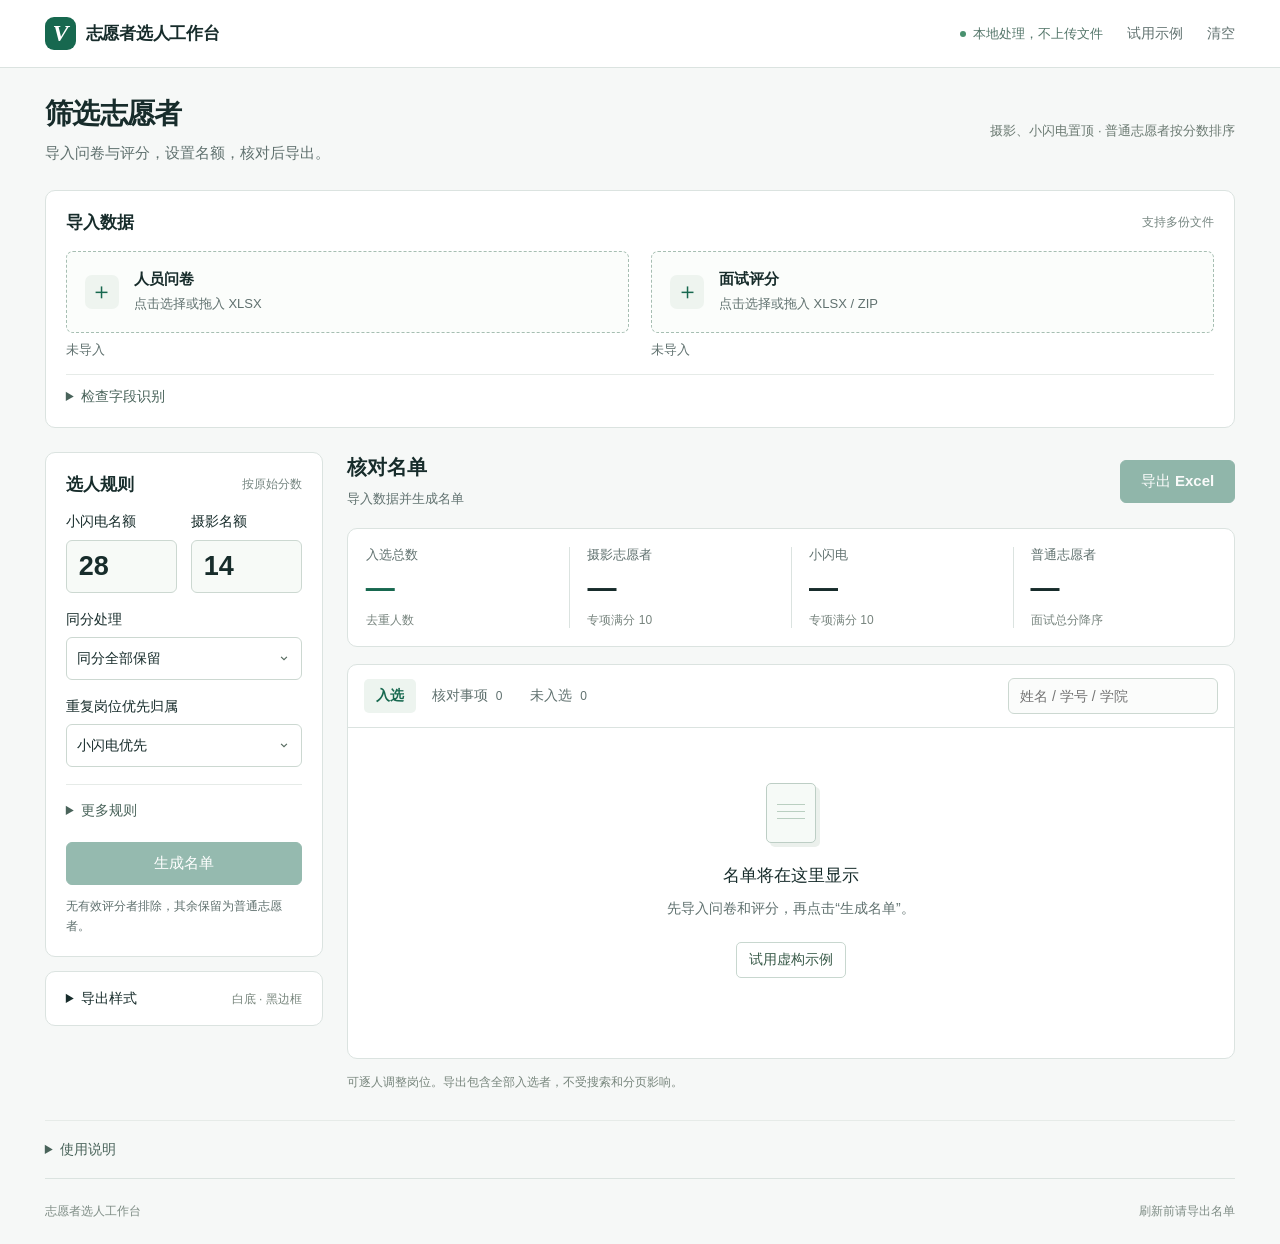
==== commit 261b0905: "Simplify page copy and organize import, selection and export panels" ====
--- a/volunteer-selection-offline.html
+++ b/volunteer-selection-offline.html
@@ -1,41 +1,71 @@
 <!doctype html>
-<html lang="zh-CN"><head><meta charset="UTF-8"><meta name="viewport" content="width=device-width,initial-scale=1"><title>志愿者选人工作台</title><meta name="description" content="上传问卷和面试评分，核对专项名额与同分，导出黑色边框的Excel总名单。"><style>:root{--ink:#172c2b;--muted:#60716f;--line:#dbe3e0;--green:#17684f;--green-dark:#0d4e3a;--wash:#f3f7f5;--white:#fff;--amber:#8c5519;--shadow:0 3px 18px #18362c05;font-family:Inter,-apple-system,BlinkMacSystemFont,"PingFang SC","Microsoft YaHei",sans-serif;font-size:16px;color:var(--ink);background:#f6f8f7}*{box-sizing:border-box}body{margin:0}button,input,select{font:inherit}button,a,input,select,summary{-webkit-tap-highlight-color:transparent}button{cursor:pointer}button:disabled{cursor:not-allowed;opacity:.45}button:focus-visible,input:focus-visible,select:focus-visible,summary:focus-visible,a:focus-visible{outline:3px solid #88b8a6;outline-offset:3px}a{color:inherit;text-decoration:none}.topbar{height:80px;background:#fff;border-bottom:1px solid var(--line);display:flex;align-items:center;justify-content:space-between;padding:0 4vw}.brand{display:flex;align-items:center;gap:12px;font-weight:700;font-size:18px;letter-spacing:-.3px}.brand-icon{display:grid;place-items:center;width:34px;height:36px;background:var(--green);color:white;border-radius:9px;font-family:Georgia,serif;font-size:25px;font-style:italic}.top-actions{display:flex;align-items:center;gap:22px}.local-badge{display:flex;align-items:center;gap:7px;color:#54766a;font-size:14px}.local-badge span{height:6px;width:6px;border-radius:50%;background:#49916f}.text-button{border:0;background:transparent;color:var(--muted);padding:8px 0;font-size:14px}.text-button:hover{color:var(--green)}main{max-width:1660px;margin:auto;padding:40px 4vw 0}.intro{display:flex;justify-content:space-between;gap:24px;align-items:center;padding-bottom:36px}.eyebrow{color:var(--green);font-size:14px;font-weight:650;letter-spacing:2px;margin-bottom:14px}h1{font-size:clamp(27px,3vw,39px);font-weight:650;letter-spacing:-1.3px;line-height:1.3;margin:0 0 15px}p{line-height:1.7;margin:0}.intro p{color:var(--muted);font-size:16px}.intro-note{display:flex;gap:15px;align-items:center;background:#edf3ef;border:1px solid #dce8e0;padding:21px 23px;border-radius:12px;white-space:nowrap}.intro-note strong{display:block;font-size:15px;margin-bottom:7px}.intro-note span:not(.line-icon){color:var(--muted);font-size:13px}.line-icon{font-size:39px;color:var(--green);line-height:1}.workspace{display:grid;grid-template-columns:320px minmax(0,1fr);gap:28px;align-items:start}.setup{display:grid;gap:18px}.card{background:#fff;border:1px solid var(--line);border-radius:12px;box-shadow:var(--shadow);padding:22px}.section-title{display:flex;justify-content:space-between;align-items:center;gap:10px;margin-bottom:20px}h2{font-size:18px;font-weight:650;margin:0}.mini-label{font-size:12px;color:#768681}.dropzone{display:flex;align-items:center;justify-content:center;flex-direction:column;gap:9px;border:1px dashed #a6beb2;border-radius:8px;padding:21px 8px;background:#fbfdfb;cursor:pointer;transition:.15s}.dropzone:hover,.dropzone.dragover{border-color:var(--green);background:#edf6f0}.dropzone strong{font-size:15px}.dropzone>span:not(.upload-icon){font-size:12px;color:var(--muted);text-align:center}.upload-icon{color:var(--green);font-size:23px;line-height:25px}.dropzone input{position:absolute;width:1px;height:1px;overflow:hidden;opacity:0}.dropzone:focus-within{outline:3px solid #88b8a6;outline-offset:2px}.file-status{color:var(--muted);font-size:13px;line-height:1.6;margin:10px 0 18px;overflow-wrap:anywhere}.file-status.loaded{color:var(--green)}details{border-top:1px solid #e6ebe8;padding-top:15px;margin-top:17px}summary{font-size:14px;cursor:pointer;color:#49635a;line-height:1.5}details p{margin:12px 0}.quota-grid{display:grid;grid-template-columns:1fr 1fr;gap:15px}.quota-grid label{font-size:14px;font-weight:600}.quota-grid input{font-size:30px;font-weight:600;height:60px;padding:8px 13px;margin-top:10px;background:var(--wash)}.quota-grid label span{display:block;font-size:12px;color:var(--muted);font-weight:400;margin-top:7px}input,select{border:1px solid #ccd8d1;border-radius:6px;color:var(--ink);background:white;min-width:0}input[type=number]{width:100%;padding:10px}select{width:100%;padding:11px 30px 11px 10px;font-size:14px;line-height:1.5;appearance:none;background-image:url("data:image/svg+xml,%3Csvg xmlns='http://www.w3.org/2000/svg' width='14' height='14' viewBox='0 0 24 24' fill='none' stroke='%23576b60' stroke-width='2'%3E%3Cpath d='m7 10 5 5 5-5'/%3E%3C/svg%3E");background-repeat:no-repeat;background-position:right 10px center}.control-label{display:block;font-size:14px;margin:19px 0 8px}.checkbox-row{display:flex;align-items:flex-start;gap:8px;font-size:14px;line-height:1.6;margin-top:17px}.checkbox-row input{margin-top:4px;accent-color:var(--green);width:16px;height:16px;flex-shrink:0}.primary{display:inline-flex;align-items:center;justify-content:center;border:1px solid var(--green);background:var(--green);color:#fff;border-radius:7px;padding:12px 22px;font-size:15px;font-weight:600;white-space:nowrap;transition:background .15s}.primary:hover:not(:disabled){background:var(--green-dark)}.wide{width:100%;margin-top:24px}.small{font-size:13px}.muted{color:var(--muted)}.bottom-note{margin-top:10px;text-align:center;font-size:12px}.two-fields{display:grid;grid-template-columns:1fr 1fr;gap:14px;margin-top:17px}.two-fields label{font-size:13px}.two-fields input{margin-top:8px}.export-settings .small{margin-top:16px}.results{min-width:0}.result-heading{display:flex;align-items:center;justify-content:space-between;gap:20px;padding:4px 0 23px}.result-heading h2{font-size:22px;margin-bottom:9px}.result-heading p{color:var(--muted);font-size:14px}.stats{display:grid;grid-template-columns:repeat(4,1fr);border:1px solid var(--line);border-radius:12px;background:#fff;box-shadow:var(--shadow);margin-bottom:22px;overflow:hidden}.stats>div{padding:22px 20px;position:relative}.stats>div+div:before{content:"";position:absolute;left:0;top:24px;bottom:24px;border-left:1px solid var(--line)}.stats span{display:block;color:var(--muted);font-size:14px;white-space:nowrap}.stats strong{display:block;font-size:36px;font-weight:600;letter-spacing:-1px;margin:15px 0 10px;font-variant-numeric:tabular-nums}.stats>div:first-child strong{color:var(--green)}.stats small{font-size:12px;color:#77847e}.preview{padding:0;overflow:hidden}.preview-toolbar{display:flex;justify-content:space-between;align-items:center;gap:12px;padding:18px 20px;border-bottom:1px solid var(--line);flex-wrap:wrap}.tabs{display:flex;gap:3px}.tabs button{background:transparent;border:0;padding:9px 12px;font-size:14px;color:var(--muted);border-radius:6px;white-space:nowrap}.tabs button.active{background:#edf4ef;color:var(--green);font-weight:600}.tabs span{font-size:12px;margin-left:4px}.preview-toolbar input{font-size:14px;width:235px;padding:10px 12px;background:#fbfcfb}.empty{text-align:center;padding:92px 20px 105px;min-height:440px}.empty h3{font-size:20px;font-weight:600;margin:22px 0 12px}.empty p{color:var(--muted);font-size:14px;line-height:1.9}.empty-sheet{width:68px;height:80px;border:1px solid #bdcec5;border-radius:6px;margin:auto;padding:18px 13px;transform:rotate(-5deg);background:#f6faf7;box-shadow:5px 6px 0 #eaf0eb}.empty-sheet i{height:1px;display:block;background:#bacfc1;margin:7px 0}.secondary{background:white;border:1px solid #c8d7cf;border-radius:6px;padding:9px 13px;color:#385a48;font-size:14px}.secondary:hover:not(:disabled){background:#f3f7f4}.empty .secondary{margin-top:25px}.workflow-note{display:flex;gap:20px;padding:23px 6px;line-height:1.7;font-size:13px;color:var(--muted)}.workflow-note strong{color:#486156;white-space:nowrap;font-weight:500}.help{padding:18px 0;margin-top:2px}.help p{font-size:14px;color:var(--muted)}footer{display:flex;justify-content:space-between;gap:15px;font-size:12px;color:#7e8c85;padding:35px 0 28px;margin-top:28px;border-top:1px solid var(--line)}.notice{padding:13px 16px;margin-bottom:18px;border:1px solid #c5dbc9;background:#f2f8f2;border-radius:8px;line-height:1.7;font-size:14px;white-space:pre-line;overflow-wrap:anywhere}.notice.error{background:#fff4f0;border-color:#efcbbf;color:#9e3e2b}.selection-notes{padding:13px 17px;margin:-4px 0 19px;border-left:3px solid #b98b49;background:#fcf8ef;border-radius:0 6px 6px 0;font-size:14px;line-height:1.8;color:#7a592a}.table-wrap{max-height:680px;overflow:auto}#roster{border-collapse:separate;border-spacing:0;width:100%;min-width:900px;background:white;font-size:14px}#roster th{position:sticky;top:0;z-index:1;background:#fff;text-align:left;font-weight:500;color:#33483e;padding:14px 13px;border-bottom:1px solid #000;border-right:1px solid #000;white-space:nowrap}#roster th:last-child{border-right:0}#roster th small{font-weight:400;display:block;color:var(--muted);font-size:12px;margin-top:4px}#roster td{border-bottom:1px solid #000;border-right:1px solid #000;vertical-align:top;padding:13px;line-height:1.65;background:white}#roster td:last-child{border-right:0}#roster tbody tr:last-child td{border-bottom:0}#roster td.num{text-align:right;font-variant-numeric:tabular-nums;min-width:62px}#roster td:first-child{min-width:156px}#roster td:nth-child(2){min-width:120px;max-width:190px;overflow-wrap:anywhere}#roster td:last-child{min-width:220px;max-width:310px}.person-name{font-weight:600}.person-id{display:block;font-size:12px;color:var(--muted);font-variant-numeric:tabular-nums;white-space:nowrap}.role-chip{display:inline-block;font-size:12px;padding:2px 8px;border-radius:4px;background:#edf4ef;color:#32664c;white-space:nowrap}.role-chip.photo{background:#eff1fc;color:#59649a}.role-chip.ordinary{background:#f1f3f2;color:#5e6e65}.role-chip.excluded{background:#f9f1e7;color:#8d6334}.edit-role{min-width:135px;margin-top:8px;font-size:12px;padding:7px 26px 7px 7px}.row-note{font-size:12px;color:#82632f;line-height:1.7;overflow-wrap:anywhere}.row-note.neutral{color:#627367}.accept-match{font-size:12px;margin-top:8px}.pagination{padding:16px 20px;display:flex;align-items:center;justify-content:space-between;gap:16px;border-top:1px solid var(--line);font-size:13px;color:var(--muted)}.pagination>div{display:flex;gap:10px}.sheet-mapping{margin:12px 0;border:1px solid var(--line);border-radius:6px;padding:12px}.sheet-mapping .sheet-label{display:flex;gap:8px;align-items:flex-start;font-size:12px;overflow-wrap:anywhere}.sheet-mapping .sheet-label input{accent-color:var(--green)}.sheet-mapping label:not(.sheet-label){display:block;font-size:12px;margin-top:10px;color:var(--muted)}.sheet-mapping select{margin-top:5px;font-size:12px;padding:8px 24px 8px 8px}.busy{position:fixed;inset:0;z-index:10;background:#18352b38;backdrop-filter:blur(3px);display:grid;place-items:center}.busy-card{background:#fff;border-radius:14px;padding:35px 45px;display:flex;align-items:center;flex-direction:column;gap:17px;box-shadow:0 10px 80px #102e2730}.busy-card strong{font-size:17px}.busy-card span{font-size:13px;color:var(--muted)}.spinner{width:30px;height:30px;border:3px solid #dce7e0;border-top-color:var(--green);border-radius:50%;animation:spin .7s linear infinite}@keyframes spin{to{transform:rotate(360deg)}}[hidden]{display:none!important}@media(min-width:1500px){.workspace{grid-template-columns:340px minmax(0,1fr)}}@media(max-width:1150px){main{padding:28px 24px 0}.workspace{grid-template-columns:290px minmax(0,1fr);gap:20px}.stats>div{padding:20px 13px}.stats strong{font-size:31px}.intro-note{display:none}.workflow-note{flex-direction:column;gap:8px}.topbar{padding:0 24px}}@media(max-width:850px){.workspace{grid-template-columns:1fr}.setup{grid-template-columns:1fr 1fr;align-items:start}.setup .export-settings{grid-column:1/-1}.export-settings{display:none}.topbar{height:68px}.top-actions{gap:15px}.local-badge{display:none}.intro{padding-bottom:28px}.result-heading{margin-top:10px}.results{margin-bottom:15px}}@media(max-width:560px){main{padding:25px 16px 0}.topbar{padding:0 16px}.brand{font-size:16px;gap:9px}.brand-icon{width:29px;height:31px;font-size:22px}.top-actions{gap:12px}.text-button{font-size:12px}.intro h1{font-size:27px;letter-spacing:-.8px}.intro p{font-size:14px}.desktop-break{display:none}.setup{grid-template-columns:1fr}.card{padding:20px}.preview{padding:0}.stats{grid-template-columns:1fr 1fr}.stats>div:nth-child(3),.stats>div:nth-child(4){border-top:1px solid var(--line)}.stats>div:nth-child(3):before{display:none}.stats>div{padding:18px}.stats strong{margin:10px 0 8px}.result-heading{align-items:flex-start}.result-heading h2{font-size:20px}.result-heading p{font-size:12px}.primary{padding:11px 16px}.preview-toolbar{padding:14px}.preview-toolbar input{width:100%}.tabs{width:100%;justify-content:space-between}.tabs button{padding:8px;font-size:13px}.empty{padding:65px 20px;min-height:360px}footer{display:block;line-height:1.9}footer span{display:block}.pagination{padding:14px;gap:8px}.pagination .secondary{padding:8px;font-size:12px}.help summary{font-size:13px}}
+<html lang="zh-CN">
+<head><meta charset="UTF-8"><meta name="viewport" content="width=device-width,initial-scale=1"><title>志愿者选人工作台</title><meta name="description" content="导入问卷和评分，设置名额，核对并导出志愿者名单。"><style>:root{--ink:#172c2b;--muted:#60716f;--line:#dbe3e0;--green:#17684f;--green-dark:#0d4e3a;--wash:#f3f7f5;--white:#fff;--amber:#8c5519;--shadow:0 3px 18px #18362c05;font-family:Inter,-apple-system,BlinkMacSystemFont,"PingFang SC","Microsoft YaHei",sans-serif;font-size:16px;color:var(--ink);background:#f6f8f7}*{box-sizing:border-box}body{margin:0}button,input,select{font:inherit}button,a,input,select,summary{-webkit-tap-highlight-color:transparent}button{cursor:pointer}button:disabled{cursor:not-allowed;opacity:.45}button:focus-visible,input:focus-visible,select:focus-visible,summary:focus-visible,a:focus-visible{outline:3px solid #88b8a6;outline-offset:3px}a{color:inherit;text-decoration:none}.topbar{height:80px;background:#fff;border-bottom:1px solid var(--line);display:flex;align-items:center;justify-content:space-between;padding:0 4vw}.brand{display:flex;align-items:center;gap:12px;font-weight:700;font-size:18px;letter-spacing:-.3px}.brand-icon{display:grid;place-items:center;width:34px;height:36px;background:var(--green);color:white;border-radius:9px;font-family:Georgia,serif;font-size:25px;font-style:italic}.top-actions{display:flex;align-items:center;gap:22px}.local-badge{display:flex;align-items:center;gap:7px;color:#54766a;font-size:14px}.local-badge span{height:6px;width:6px;border-radius:50%;background:#49916f}.text-button{border:0;background:transparent;color:var(--muted);padding:8px 0;font-size:14px}.text-button:hover{color:var(--green)}main{max-width:1660px;margin:auto;padding:40px 4vw 0}.intro{display:flex;justify-content:space-between;gap:24px;align-items:center;padding-bottom:36px}.eyebrow{color:var(--green);font-size:14px;font-weight:650;letter-spacing:2px;margin-bottom:14px}h1{font-size:clamp(27px,3vw,39px);font-weight:650;letter-spacing:-1.3px;line-height:1.3;margin:0 0 15px}p{line-height:1.7;margin:0}.intro p{color:var(--muted);font-size:16px}.intro-note{display:flex;gap:15px;align-items:center;background:#edf3ef;border:1px solid #dce8e0;padding:21px 23px;border-radius:12px;white-space:nowrap}.intro-note strong{display:block;font-size:15px;margin-bottom:7px}.intro-note span:not(.line-icon){color:var(--muted);font-size:13px}.line-icon{font-size:39px;color:var(--green);line-height:1}.workspace{display:grid;grid-template-columns:320px minmax(0,1fr);gap:28px;align-items:start}.setup{display:grid;gap:18px}.card{background:#fff;border:1px solid var(--line);border-radius:12px;box-shadow:var(--shadow);padding:22px}.section-title{display:flex;justify-content:space-between;align-items:center;gap:10px;margin-bottom:20px}h2{font-size:18px;font-weight:650;margin:0}.mini-label{font-size:12px;color:#768681}.dropzone{display:flex;align-items:center;justify-content:center;flex-direction:column;gap:9px;border:1px dashed #a6beb2;border-radius:8px;padding:21px 8px;background:#fbfdfb;cursor:pointer;transition:.15s}.dropzone:hover,.dropzone.dragover{border-color:var(--green);background:#edf6f0}.dropzone strong{font-size:15px}.dropzone>span:not(.upload-icon){font-size:12px;color:var(--muted);text-align:center}.upload-icon{color:var(--green);font-size:23px;line-height:25px}.dropzone input{position:absolute;width:1px;height:1px;overflow:hidden;opacity:0}.dropzone:focus-within{outline:3px solid #88b8a6;outline-offset:2px}.file-status{color:var(--muted);font-size:13px;line-height:1.6;margin:10px 0 18px;overflow-wrap:anywhere}.file-status.loaded{color:var(--green)}details{border-top:1px solid #e6ebe8;padding-top:15px;margin-top:17px}summary{font-size:14px;cursor:pointer;color:#49635a;line-height:1.5}details p{margin:12px 0}.quota-grid{display:grid;grid-template-columns:1fr 1fr;gap:15px}.quota-grid label{font-size:14px;font-weight:600}.quota-grid input{font-size:30px;font-weight:600;height:60px;padding:8px 13px;margin-top:10px;background:var(--wash)}.quota-grid label span{display:block;font-size:12px;color:var(--muted);font-weight:400;margin-top:7px}input,select{border:1px solid #ccd8d1;border-radius:6px;color:var(--ink);background:white;min-width:0}input[type=number]{width:100%;padding:10px}select{width:100%;padding:11px 30px 11px 10px;font-size:14px;line-height:1.5;appearance:none;background-image:url("data:image/svg+xml,%3Csvg xmlns='http://www.w3.org/2000/svg' width='14' height='14' viewBox='0 0 24 24' fill='none' stroke='%23576b60' stroke-width='2'%3E%3Cpath d='m7 10 5 5 5-5'/%3E%3C/svg%3E");background-repeat:no-repeat;background-position:right 10px center}.control-label{display:block;font-size:14px;margin:19px 0 8px}.checkbox-row{display:flex;align-items:flex-start;gap:8px;font-size:14px;line-height:1.6;margin-top:17px}.checkbox-row input{margin-top:4px;accent-color:var(--green);width:16px;height:16px;flex-shrink:0}.primary{display:inline-flex;align-items:center;justify-content:center;border:1px solid var(--green);background:var(--green);color:#fff;border-radius:7px;padding:12px 22px;font-size:15px;font-weight:600;white-space:nowrap;transition:background .15s}.primary:hover:not(:disabled){background:var(--green-dark)}.wide{width:100%;margin-top:24px}.small{font-size:13px}.muted{color:var(--muted)}.bottom-note{margin-top:10px;text-align:center;font-size:12px}.two-fields{display:grid;grid-template-columns:1fr 1fr;gap:14px;margin-top:17px}.two-fields label{font-size:13px}.two-fields input{margin-top:8px}.export-settings .small{margin-top:16px}.results{min-width:0}.result-heading{display:flex;align-items:center;justify-content:space-between;gap:20px;padding:4px 0 23px}.result-heading h2{font-size:22px;margin-bottom:9px}.result-heading p{color:var(--muted);font-size:14px}.stats{display:grid;grid-template-columns:repeat(4,1fr);border:1px solid var(--line);border-radius:12px;background:#fff;box-shadow:var(--shadow);margin-bottom:22px;overflow:hidden}.stats>div{padding:22px 20px;position:relative}.stats>div+div:before{content:"";position:absolute;left:0;top:24px;bottom:24px;border-left:1px solid var(--line)}.stats span{display:block;color:var(--muted);font-size:14px;white-space:nowrap}.stats strong{display:block;font-size:36px;font-weight:600;letter-spacing:-1px;margin:15px 0 10px;font-variant-numeric:tabular-nums}.stats>div:first-child strong{color:var(--green)}.stats small{font-size:12px;color:#77847e}.preview{padding:0;overflow:hidden}.preview-toolbar{display:flex;justify-content:space-between;align-items:center;gap:12px;padding:18px 20px;border-bottom:1px solid var(--line);flex-wrap:wrap}.tabs{display:flex;gap:3px}.tabs button{background:transparent;border:0;padding:9px 12px;font-size:14px;color:var(--muted);border-radius:6px;white-space:nowrap}.tabs button.active{background:#edf4ef;color:var(--green);font-weight:600}.tabs span{font-size:12px;margin-left:4px}.preview-toolbar input{font-size:14px;width:235px;padding:10px 12px;background:#fbfcfb}.empty{text-align:center;padding:92px 20px 105px;min-height:440px}.empty h3{font-size:20px;font-weight:600;margin:22px 0 12px}.empty p{color:var(--muted);font-size:14px;line-height:1.9}.empty-sheet{width:68px;height:80px;border:1px solid #bdcec5;border-radius:6px;margin:auto;padding:18px 13px;transform:rotate(-5deg);background:#f6faf7;box-shadow:5px 6px 0 #eaf0eb}.empty-sheet i{height:1px;display:block;background:#bacfc1;margin:7px 0}.secondary{background:white;border:1px solid #c8d7cf;border-radius:6px;padding:9px 13px;color:#385a48;font-size:14px}.secondary:hover:not(:disabled){background:#f3f7f4}.empty .secondary{margin-top:25px}.workflow-note{display:flex;gap:20px;padding:23px 6px;line-height:1.7;font-size:13px;color:var(--muted)}.workflow-note strong{color:#486156;white-space:nowrap;font-weight:500}.help{padding:18px 0;margin-top:2px}.help p{font-size:14px;color:var(--muted)}footer{display:flex;justify-content:space-between;gap:15px;font-size:12px;color:#7e8c85;padding:35px 0 28px;margin-top:28px;border-top:1px solid var(--line)}.notice{padding:13px 16px;margin-bottom:18px;border:1px solid #c5dbc9;background:#f2f8f2;border-radius:8px;line-height:1.7;font-size:14px;white-space:pre-line;overflow-wrap:anywhere}.notice.error{background:#fff4f0;border-color:#efcbbf;color:#9e3e2b}.selection-notes{padding:13px 17px;margin:-4px 0 19px;border-left:3px solid #b98b49;background:#fcf8ef;border-radius:0 6px 6px 0;font-size:14px;line-height:1.8;color:#7a592a}.table-wrap{max-height:680px;overflow:auto}#roster{border-collapse:separate;border-spacing:0;width:100%;min-width:900px;background:white;font-size:14px}#roster th{position:sticky;top:0;z-index:1;background:#fff;text-align:left;font-weight:500;color:#33483e;padding:14px 13px;border-bottom:1px solid #000;border-right:1px solid #000;white-space:nowrap}#roster th:last-child{border-right:0}#roster th small{font-weight:400;display:block;color:var(--muted);font-size:12px;margin-top:4px}#roster td{border-bottom:1px solid #000;border-right:1px solid #000;vertical-align:top;padding:13px;line-height:1.65;background:white}#roster td:last-child{border-right:0}#roster tbody tr:last-child td{border-bottom:0}#roster td.num{text-align:right;font-variant-numeric:tabular-nums;min-width:62px}#roster td:first-child{min-width:156px}#roster td:nth-child(2){min-width:120px;max-width:190px;overflow-wrap:anywhere}#roster td:last-child{min-width:220px;max-width:310px}.person-name{font-weight:600}.person-id{display:block;font-size:12px;color:var(--muted);font-variant-numeric:tabular-nums;white-space:nowrap}.role-chip{display:inline-block;font-size:12px;padding:2px 8px;border-radius:4px;background:#edf4ef;color:#32664c;white-space:nowrap}.role-chip.photo{background:#eff1fc;color:#59649a}.role-chip.ordinary{background:#f1f3f2;color:#5e6e65}.role-chip.excluded{background:#f9f1e7;color:#8d6334}.edit-role{min-width:135px;margin-top:8px;font-size:12px;padding:7px 26px 7px 7px}.row-note{font-size:12px;color:#82632f;line-height:1.7;overflow-wrap:anywhere}.row-note.neutral{color:#627367}.accept-match{font-size:12px;margin-top:8px}.pagination{padding:16px 20px;display:flex;align-items:center;justify-content:space-between;gap:16px;border-top:1px solid var(--line);font-size:13px;color:var(--muted)}.pagination>div{display:flex;gap:10px}.sheet-mapping{margin:12px 0;border:1px solid var(--line);border-radius:6px;padding:12px}.sheet-mapping .sheet-label{display:flex;gap:8px;align-items:flex-start;font-size:12px;overflow-wrap:anywhere}.sheet-mapping .sheet-label input{accent-color:var(--green)}.sheet-mapping label:not(.sheet-label){display:block;font-size:12px;margin-top:10px;color:var(--muted)}.sheet-mapping select{margin-top:5px;font-size:12px;padding:8px 24px 8px 8px}.busy{position:fixed;inset:0;z-index:10;background:#18352b38;backdrop-filter:blur(3px);display:grid;place-items:center}.busy-card{background:#fff;border-radius:14px;padding:35px 45px;display:flex;align-items:center;flex-direction:column;gap:17px;box-shadow:0 10px 80px #102e2730}.busy-card strong{font-size:17px}.busy-card span{font-size:13px;color:var(--muted)}.spinner{width:30px;height:30px;border:3px solid #dce7e0;border-top-color:var(--green);border-radius:50%;animation:spin .7s linear infinite}@keyframes spin{to{transform:rotate(360deg)}}[hidden]{display:none!important}@media(min-width:1500px){.workspace{grid-template-columns:340px minmax(0,1fr)}}@media(max-width:1150px){main{padding:28px 24px 0}.workspace{grid-template-columns:290px minmax(0,1fr);gap:20px}.stats>div{padding:20px 13px}.stats strong{font-size:31px}.intro-note{display:none}.workflow-note{flex-direction:column;gap:8px}.topbar{padding:0 24px}}@media(max-width:850px){.workspace{grid-template-columns:1fr}.setup{grid-template-columns:1fr 1fr;align-items:start}.setup .export-settings{grid-column:1/-1}.export-settings{display:none}.topbar{height:68px}.top-actions{gap:15px}.local-badge{display:none}.intro{padding-bottom:28px}.result-heading{margin-top:10px}.results{margin-bottom:15px}}@media(max-width:560px){main{padding:25px 16px 0}.topbar{padding:0 16px}.brand{font-size:16px;gap:9px}.brand-icon{width:29px;height:31px;font-size:22px}.top-actions{gap:12px}.text-button{font-size:12px}.intro h1{font-size:27px;letter-spacing:-.8px}.intro p{font-size:14px}.desktop-break{display:none}.setup{grid-template-columns:1fr}.card{padding:20px}.preview{padding:0}.stats{grid-template-columns:1fr 1fr}.stats>div:nth-child(3),.stats>div:nth-child(4){border-top:1px solid var(--line)}.stats>div:nth-child(3):before{display:none}.stats>div{padding:18px}.stats strong{margin:10px 0 8px}.result-heading{align-items:flex-start}.result-heading h2{font-size:20px}.result-heading p{font-size:12px}.primary{padding:11px 16px}.preview-toolbar{padding:14px}.preview-toolbar input{width:100%}.tabs{width:100%;justify-content:space-between}.tabs button{padding:8px;font-size:13px}.empty{padding:65px 20px;min-height:360px}footer{display:block;line-height:1.9}footer span{display:block}.pagination{padding:14px;gap:8px}.pagination .secondary{padding:8px;font-size:12px}.help summary{font-size:13px}}
+
+/* Compact workflow layout: import first, rules beside the roster. */
+.topbar{height:68px;padding:0 3.5vw}.brand{font-size:17px;gap:10px}.brand-icon{width:31px;height:33px;font-size:24px}.top-actions{gap:24px}.local-badge{font-size:13px}main{max-width:1600px;padding:28px 3.5vw 0}.intro{padding-bottom:0;margin-bottom:24px;gap:25px}.intro h1{font-size:28px;letter-spacing:-.6px;margin:0 0 8px;font-weight:650}.intro p{font-size:15px}.intro-label{font-size:13px;color:#6b7a72}.card{padding:20px;border-radius:10px;box-shadow:none}h2{font-size:17px}.section-title{margin-bottom:17px}.intake{margin-bottom:24px}.import-grid{display:grid;grid-template-columns:1fr 1fr;gap:22px}.dropzone{flex-direction:row;justify-content:flex-start;gap:15px;min-height:82px;padding:14px 18px;border-radius:7px}.upload-icon{display:grid;place-items:center;flex-shrink:0;width:34px;height:34px;border-radius:7px;background:#eef4ef;line-height:1;font-size:23px}.dropzone>.upload-copy{display:flex;flex-direction:column;gap:6px;text-align:left}.upload-copy strong{font-size:15px;font-weight:600;color:var(--ink)}.upload-copy>span{font-size:13px;color:var(--muted)}.file-status{margin:7px 0 0;line-height:1.6}#mapping-details{margin-top:13px;padding-top:11px}#mapping-panel{display:grid;grid-template-columns:repeat(3,minmax(0,1fr));gap:12px;max-height:480px;overflow:auto}.sheet-mapping{margin:0;min-width:0}.sheet-mapping .sheet-label,.sheet-mapping label:not(.sheet-label),.sheet-mapping select{font-size:13px}
+.workspace{grid-template-columns:278px minmax(0,1fr);gap:24px}.setup{gap:14px}.quota-grid{gap:14px}.quota-grid label{font-weight:500}.quota-grid input{font-size:27px;height:53px;padding:8px 12px;margin-top:9px;background:#f7faf7}.control-label{margin:18px 0 8px}select{padding:10px 30px 10px 10px}.primary{padding:11px 20px;border-radius:6px;font-weight:550}.wide{margin-top:21px}.bottom-note{font-size:12px;line-height:1.7;text-align:left;margin-top:11px}.export-settings{display:block;margin-top:0;padding:16px 20px}.export-settings summary{color:var(--ink);font-weight:500}.export-settings summary>span{float:right;color:#78867d;font-size:12px;font-weight:400;margin-top:2px}.export-settings p{margin-bottom:0}.two-fields{gap:12px}
+.result-heading{padding:0;margin:2px 0 18px}.result-heading h2{font-size:20px;margin-bottom:7px}.result-heading p{font-size:13px}.stats{margin-bottom:17px;border-radius:10px;box-shadow:none}.stats>div{padding:17px 18px}.stats>div+div:before{top:18px;bottom:18px}.stats span{font-size:13px}.stats strong{font-size:29px;letter-spacing:-.8px;margin:8px 0 5px}.notice{margin-bottom:15px;padding:11px 14px;border-radius:7px;line-height:1.6}.selection-notes{margin:0 0 17px;padding:10px 14px;font-size:13px;line-height:1.8}.preview{padding:0}.preview-toolbar{padding:13px 16px}.tabs{gap:4px}.tabs button{padding:8px 12px;border-radius:5px}.preview-toolbar input{width:210px;padding:9px 11px}.empty{padding:55px 16px;min-height:330px}.empty-sheet{width:50px;height:60px;padding:14px 10px;transform:none;border-radius:5px;box-shadow:4px 4px 0 #ebf0ec}.empty-sheet i{margin:6px 0}.empty h3{font-size:17px;font-weight:550;margin:21px 0 10px}.empty p{font-size:14px;line-height:1.7}.empty .secondary{margin-top:21px}.secondary{padding:8px 12px;border-radius:5px}.table-wrap{max-height:640px}#roster{min-width:865px}#roster th{padding:11px 12px;font-weight:550}#roster td{padding:11px 12px;line-height:1.6}#roster td.num{min-width:57px}#roster td:first-child{min-width:145px}#roster td:nth-child(2){min-width:105px;max-width:180px}#roster td:last-child{min-width:210px;max-width:300px}.person-name{font-weight:550}.edit-role{min-width:125px;margin-top:7px;font-size:13px;padding:6px 25px 6px 7px}.row-note{font-size:13px}.accept-match{font-size:13px}.pagination{padding:13px 16px;gap:12px}.pagination>div{gap:8px}.preview-note{font-size:12px;line-height:1.7;color:#78867d;margin-top:13px}.help{margin-top:28px;padding:18px 0 0}.help-grid{display:grid;grid-template-columns:repeat(3,minmax(0,1fr));gap:30px;margin-top:16px}.help h3{font-size:14px;font-weight:550;margin:0}.help p{font-size:13px;color:var(--muted);margin:7px 0 0}footer{padding:24px 0;margin-top:18px}
+@media(min-width:1500px){.workspace{grid-template-columns:290px minmax(0,1fr)}}
+@media(max-width:1150px){main{padding:25px 24px 0}.topbar{padding:0 24px}.workspace{grid-template-columns:260px minmax(0,1fr);gap:20px}.intro-label{display:none}.stats>div{padding:15px 12px}.stats strong{font-size:27px}#mapping-panel{grid-template-columns:repeat(2,minmax(0,1fr))}}
+@media(max-width:850px){.workspace,.setup{grid-template-columns:1fr}.rules{display:grid;grid-template-columns:1fr 1fr;column-gap:20px}.rules>.section-title,.rules>.quota-grid,.rules>.advanced,.rules>.wide,.rules>.bottom-note{grid-column:1/-1}.rules>.control-label{grid-column:1;margin:13px 0;align-self:center}.rules>select{grid-column:2;margin-top:8px}.rules .quota-grid{margin-bottom:8px}.export-settings{display:block}.local-badge{display:none}.result-heading{margin-top:4px}.help-grid{gap:20px}}
+@media(max-width:560px){main{padding:22px 16px 0}.topbar{height:62px;padding:0 16px}.brand{font-size:15px;gap:8px}.brand-icon{width:27px;height:29px;font-size:21px}.top-actions{gap:14px}.text-button{font-size:13px}.intro{margin-bottom:20px;padding-bottom:0}.intro h1{font-size:25px}.intro p{font-size:14px}.card{padding:17px}.intake{margin-bottom:18px}.import-grid{grid-template-columns:1fr;gap:15px}.dropzone{padding:12px 14px;min-height:76px}.workspace{gap:22px}.quota-grid input{font-size:25px}.rules{column-gap:14px}.rules>.control-label,.rules>select{font-size:13px}.preview{padding:0}.result-heading h2{font-size:19px}.result-heading p{font-size:12px}.primary{padding:10px 15px}.stats>div{padding:14px 17px}.stats strong{font-size:27px}.preview-toolbar{padding:12px}.preview-toolbar input{width:100%}.tabs button{padding:8px 12px}.empty{min-height:295px;padding:42px 16px}.empty p{font-size:13px}.pagination{padding:12px;gap:7px}.pagination .secondary{padding:7px;font-size:12px}#mapping-panel{grid-template-columns:1fr}.help-grid{grid-template-columns:1fr;gap:20px}footer{display:flex;font-size:12px}.selection-notes{font-size:13px}}
+
+.selection-notes{white-space:pre-line}
+
+.dropzone>span.upload-copy{text-align:left;align-items:flex-start}
 </style></head>
 <body>
-<header class="topbar"><a href="#" class="brand"><span class="brand-icon">V</span>志愿者选人工作台</a><div class="top-actions"><span class="local-badge"><span></span>文件仅在本机处理</span><button id="demo" class="text-button">试用示例</button><button id="reset" class="text-button">清空</button></div></header>
+<header class="topbar"><a href="#" class="brand"><span class="brand-icon">V</span>志愿者选人工作台</a><div class="top-actions"><span class="local-badge"><span></span>本地处理，不上传文件</span><button id="demo" class="text-button">试用示例</button><button id="reset" class="text-button">清空</button></div></header>
 <main>
-<section class="intro"><div><div class="eyebrow">招募结束，名单就绪</div><h1>把评分，变成一份完整名单。</h1><p>导入人员信息与面试评分，设定名额，核对后导出。<br class="desktop-break">摄影和小闪电置顶，其余志愿者按面试分数排列。</p></div><div class="intro-note"><span class="line-icon">▦</span><div><strong>整理好的 Excel</strong><span>白底 · 黑色边框 · 自动换行</span></div></div></section>
+<section class="intro"><div><h1>筛选志愿者</h1><p>导入问卷与评分，设置名额，核对后导出。</p></div><span class="intro-label">摄影、小闪电置顶 · 普通志愿者按分数排序</span></section>
+<section class="card intake" aria-labelledby="import-title">
+  <div class="section-title"><h2 id="import-title">导入数据</h2><span class="mini-label">支持多份文件</span></div>
+  <div class="import-grid">
+    <div><label class="dropzone" id="info-drop" for="info-files"><span class="upload-icon" aria-hidden="true">＋</span><span class="upload-copy"><strong>人员问卷</strong><span>点击选择或拖入 XLSX</span></span><input id="info-files" type="file" accept=".xlsx" multiple></label><div id="info-status" class="file-status">未导入</div></div>
+    <div><label class="dropzone" id="score-drop" for="score-files"><span class="upload-icon" aria-hidden="true">＋</span><span class="upload-copy"><strong>面试评分</strong><span>点击选择或拖入 XLSX / ZIP</span></span><input id="score-files" type="file" accept=".xlsx,.zip" multiple></label><div id="score-status" class="file-status">未导入</div></div>
+  </div>
+  <details id="mapping-details"><summary>检查字段识别</summary><p class="small muted">自动识别姓名、学号和得分；列名不同可手动选择。</p><div id="mapping-panel"></div></details>
+</section>
 <div class="workspace">
 <aside class="setup">
-<section class="card upload-card"><div class="section-title"><h2>导入文件</h2><span class="mini-label">XLSX / ZIP</span></div>
-<label class="dropzone" id="info-drop" for="info-files"><span class="upload-icon">＋</span><strong>人员信息名单</strong><span>选择或拖入问卷 Excel，可多选</span><input id="info-files" type="file" accept=".xlsx" multiple></label><div id="info-status" class="file-status">尚未导入</div>
-<label class="dropzone" id="score-drop" for="score-files"><span class="upload-icon">＋</span><strong>面试打分表</strong><span>选择多份 Excel，或整个评分 ZIP</span><input id="score-files" type="file" accept=".xlsx,.zip" multiple></label><div id="score-status" class="file-status">尚未导入</div>
-<details id="mapping-details"><summary>字段识别与工作表</summary><p class="small muted">自动识别姓名、学号及原始得分。格式不同，可在这里指定列；不参与的工作表可取消勾选。</p><div id="mapping-panel"></div></details>
+  <section class="card rules" aria-labelledby="rules-title">
+    <div class="section-title"><h2 id="rules-title">选人规则</h2><span class="mini-label">按原始分数</span></div>
+    <div class="quota-grid"><label>小闪电名额<input id="lightning-quota" type="number" min="0" max="10000" step="1" value="28"></label><label>摄影名额<input id="photo-quota" type="number" min="0" max="10000" step="1" value="14"></label></div>
+    <label class="control-label" for="ties">同分处理</label><select id="ties"><option value="all">同分全部保留</option><option value="strict">严格按名额选取</option></select>
+    <label class="control-label" for="priority">重复岗位优先归属</label><select id="priority"><option value="lightning">小闪电优先</option><option value="photo">摄影优先</option></select>
+    <details class="advanced"><summary>更多规则</summary>
+      <label class="control-label" for="scope">专项候选范围</label><select id="scope"><option value="all">所有有专项评分的人</option><option value="registered">仅问卷勾选该专项的人</option></select>
+      <label class="control-label" for="duplicate">多条评分取值</label><select id="duplicate"><option value="average">平均分</option><option value="highest">各项最高分</option><option value="last">各项最后导入的有效分数</option></select>
+      <label class="checkbox-row"><input id="include-missing" type="checkbox">纳入有评分、无问卷的人</label>
+      <p class="small muted">严格名额：同分时先看普通总分，再看原名单顺序。优先岗位选完后，再分配另一岗位。</p>
+    </details>
+    <button id="generate" class="primary wide" disabled>生成名单</button><p class="small muted bottom-note">无有效评分者排除，其余保留为普通志愿者。</p>
+  </section>
+  <details class="card export-settings" id="export-details"><summary>导出样式<span>白底 · 黑边框</span></summary>
+    <label class="control-label" for="export-fields">信息范围</label><select id="export-fields"><option value="full">完整问卷、分数与岗位</option><option value="simple">联系信息、分数与岗位</option></select>
+    <div class="two-fields"><label>字号（pt）<input id="font-size" type="number" value="11" min="9" max="16"></label><label>最小行高（pt）<input id="row-height" type="number" value="28" min="20" max="60"></label></div>
+    <label class="control-label" for="max-width">最大列宽（字符）</label><input id="max-width" type="number" min="24" max="70" value="44"><p class="small muted">自动换行、调整行高，冻结表头与前两列。</p>
+  </details>
+</aside>
+<section class="results" aria-labelledby="results-title">
+  <div id="notice" class="notice" role="status" aria-live="polite" hidden></div>
+  <div class="result-heading"><div><h2 id="results-title">核对名单</h2><p id="result-caption">导入数据并生成名单</p></div><button id="export" class="primary" disabled>导出 Excel</button></div>
+  <div class="stats"><div><span>入选总数</span><strong id="count-total">—</strong><small>去重人数</small></div><div><span>摄影志愿者</span><strong id="count-photo">—</strong><small id="cut-photo">专项满分 10</small></div><div><span>小闪电</span><strong id="count-lightning">—</strong><small id="cut-lightning">专项满分 10</small></div><div><span>普通志愿者</span><strong id="count-ordinary">—</strong><small>面试总分降序</small></div></div>
+  <div id="selection-notes" class="selection-notes" hidden></div>
+  <div class="preview card">
+    <div class="preview-toolbar"><div class="tabs" role="group" aria-label="名单筛选"><button data-tab="selected" class="active">入选</button><button data-tab="review">核对事项 <span id="review-count">0</span></button><button data-tab="excluded">未入选 <span id="excluded-count">0</span></button></div><input type="search" id="search" placeholder="姓名 / 学号 / 学院" aria-label="搜索名单"></div>
+    <div id="empty" class="empty"><div class="empty-sheet" aria-hidden="true"><i></i><i></i><i></i></div><h3>名单将在这里显示</h3><p>先导入问卷和评分，再点击“生成名单”。</p><button id="empty-demo" class="secondary">试用虚构示例</button></div>
+    <div id="table-wrap" class="table-wrap" hidden><table id="roster"><thead><tr><th>姓名 / 学号</th><th>学院 / 单位</th><th>面试<small>15分</small></th><th>闪电<small>10分</small></th><th>摄影<small>10分</small></th><th>岗位</th><th>核对与调整</th></tr></thead><tbody id="roster-body"></tbody></table></div>
+    <div id="pagination" class="pagination" hidden><span id="page-info"></span><div><button id="prev-page" class="secondary">上一页</button><button id="next-page" class="secondary">下一页</button></div></div>
+  </div>
+  <p class="preview-note">可逐人调整岗位。导出包含全部入选者，不受搜索和分页影响。</p>
 </section>
-<section class="card"><div class="section-title"><h2>设置名额</h2><span class="mini-label">原始分数</span></div><div class="quota-grid"><label>小闪电<input id="lightning-quota" type="number" min="0" max="10000" step="1" value="28"><span>满分 10 分</span></label><label>摄影志愿者<input id="photo-quota" type="number" min="0" max="10000" step="1" value="14"><span>满分 10 分</span></label></div>
-<label class="control-label" for="ties">入选线同分</label><select id="ties"><option value="all">全部保留，人数可超过名额</option><option value="strict">严格名额，依次按普通总分、原名单顺序</option></select>
-<label class="control-label" for="priority">两个岗位都达标时</label><select id="priority"><option value="lightning">优先小闪电，摄影从剩余人员中选</option><option value="photo">优先摄影，小闪电从剩余人员中选</option></select>
-<details><summary>更多筛选规则</summary><label class="control-label" for="scope">专项候选范围</label><select id="scope"><option value="all">所有有该专项评分的人</option><option value="registered">仅问卷中勾选该专项的人</option></select><label class="control-label" for="duplicate">同一学号有多条评分</label><select id="duplicate"><option value="average">取有效评分的平均分</option><option value="highest">取各项最高分</option><option value="last">取各项导入顺序最后一个有效值</option></select><label class="checkbox-row"><input id="include-missing" type="checkbox">纳入没有问卷、但有评分的人</label><p class="small muted">未找到有效面试分数的人不进入名单。普通志愿者不设名额，保留余下所有有评分人员。</p></details>
-<button id="generate" class="primary wide" disabled>生成名单</button><p class="small muted bottom-note">调整规则后重新生成，人员的手动选择会保留。</p>
-</section>
-<section class="card export-settings"><div class="section-title"><h2>导出排版</h2><span class="mini-label">黑色细边框</span></div><label class="control-label" for="export-fields">导出信息</label><select id="export-fields"><option value="full">完整问卷 + 分数 + 岗位</option><option value="simple">精简联系信息 + 分数 + 岗位</option></select><div class="two-fields"><label>字号（pt）<input id="font-size" type="number" value="11" min="9" max="16"></label><label>最小行高（pt）<input id="row-height" type="number" value="28" min="20" max="60"></label></div><label class="control-label" for="max-width">长文本最大列宽（字符）</label><input id="max-width" type="number" min="24" max="70" value="44"><p class="small muted">内容较多时自动换行、增加行高。学号和证件号保持文本格式；冻结表头与前两列。</p></section>
-</aside>
-<section class="results">
-<div id="notice" class="notice" role="status" aria-live="polite" hidden></div>
-<div class="result-heading"><div><h2>名单预览</h2><p id="result-caption">完成导入后，名单将在这里生成</p></div><button id="export" class="primary" disabled>导出 Excel</button></div>
-<div class="stats"><div><span>全部入选</span><strong id="count-total">—</strong><small>去重人数</small></div><div><span>摄影志愿者</span><strong id="count-photo">—</strong><small id="cut-photo">优先显示</small></div><div><span>小闪电</span><strong id="count-lightning">—</strong><small id="cut-lightning">专项评分排序</small></div><div><span>普通志愿者</span><strong id="count-ordinary">—</strong><small>面试总分降序</small></div></div>
-<div id="selection-notes" class="selection-notes" hidden></div>
-<div class="preview card"><div class="preview-toolbar"><div class="tabs" role="group" aria-label="名单筛选"><button data-tab="selected" class="active">入选名单</button><button data-tab="review">核对事项 <span id="review-count">0</span></button><button data-tab="excluded">未入选 <span id="excluded-count">0</span></button></div><input type="search" id="search" placeholder="搜索姓名、学号、学院" aria-label="搜索名单"></div>
-<div id="empty" class="empty"><div class="empty-sheet"><i></i><i></i><i></i><i></i></div><h3>先放入两类文件</h3><p>问卷负责人员信息，评分表负责分数。<br>不需要手工复制、匹配或排序。</p><button id="empty-demo" class="secondary">使用虚构数据体验</button></div>
-<div id="table-wrap" class="table-wrap" hidden><table id="roster"><thead><tr><th>姓名 / 学号</th><th>学院 / 单位</th><th>普通面试<small>15分</small></th><th>闪电<small>10分</small></th><th>摄影<small>10分</small></th><th>岗位</th><th>核对与调整</th></tr></thead><tbody id="roster-body"></tbody></table></div>
-<div id="pagination" class="pagination" hidden><span id="page-info"></span><div><button id="prev-page" class="secondary">上一页</button><button id="next-page" class="secondary">下一页</button></div></div>
 </div>
-<div class="workflow-note"><strong>每一行，都可以追溯。</strong><span>姓名或学号有差异会保留提示。手动指定岗位后，自动选择会补足其他名额；导出包括全部入选人员，不受搜索或分页影响。</span></div>
-<details class="help"><summary>支持哪些文件？数据会保存在哪里？</summary><p>支持 .xlsx 人员问卷、.xlsx 面试表，以及包含多份 .xlsx 的 .zip 评分包。不支持加密文件或旧版 .xls，请先另存为 .xlsx。默认适配普通面试15分、闪电与摄影10分的表格。不同列名可在“字段识别与工作表”中调整。</p><p>所有文件和调整仅保存在当前页面内存，不会发送到服务器。刷新或关闭页面会清空，请及时导出。离线版无需联网即可使用。评分总分与分项冲突时采用分项之和并显示提示；没有可用缓存值的公式不直接执行。</p></details>
-</section></div>
-<footer>志愿者选人工作台<span>名单由你确认，整理交给工具。</span></footer>
+<details class="help"><summary>使用说明</summary><div class="help-grid"><div><h3>文件格式</h3><p>支持 XLSX 和包含 XLSX 的 ZIP。旧版 XLS、加密文件请先另存为未加密 XLSX。普通面试满分15分，专项满分10分。</p></div><div><h3>评分核对</h3><p>姓名相同、学号不同需手动确认。完整分项与总分冲突时采用分项之和，并显示提示。未缓存的公式不直接执行。</p></div><div><h3>本地处理</h3><p>文件不上传、不保存到云端。刷新或关闭页面会清空数据和调整，请及时导出；离线版无需联网。</p></div></div></details>
+<footer>志愿者选人工作台<span>刷新前请导出名单</span></footer>
 </main>
-<div id="busy" class="busy" hidden><div class="busy-card"><div class="spinner"></div><strong id="busy-text">正在读取文件</strong><span>文件留在你的设备上</span></div></div>
+<div id="busy" class="busy" hidden><div class="busy-card"><div class="spinner"></div><strong id="busy-text">正在读取文件</strong><span>文件仅在本机处理</span></div></div>
 <script>/*!
 
 JSZip v3.10.1 - A JavaScript class for generating and reading zip files
@@ -312,7 +342,7 @@
 function opts(){return {lightning:Number($('lightning-quota').value),photo:Number($('photo-quota').value),ties:$('ties').value,priority:$('priority').value,scope:$('scope').value,duplicate:$('duplicate').value,includeMissing:$('include-missing').checked};}
 function validate(){for(const id of ['lightning-quota','photo-quota']){const el=$(id);if(!el.validity.valid||el.value==='')throw Error('名额请填写0至10000之间的整数');}}
 function status(){
- for(const type of ['info','score']){const sheets=state[type];const el=$(`${type}-status`);el.textContent=sheets.length?`${sheets.length} 个工作表 · ${sheets.reduce((n,s)=>n+s.rows.length,0)} 行数据${state.demo?'（虚构示例）':''}`:'尚未导入';el.classList.toggle('loaded',!!sheets.length);}
+ for(const type of ['info','score']){const sheets=state[type];const el=$(`${type}-status`);el.textContent=sheets.length?`${sheets.length} 个工作表 · ${sheets.reduce((n,s)=>n+s.rows.length,0)} 行${state.demo?' · 示例':''}`:'未导入';el.classList.toggle('loaded',!!sheets.length);}
  $('generate').disabled=!state.info.length||!state.score.length;
 }
 function dirty(){state.stale=true;$('export').disabled=true;if(state.result){$('result-caption').textContent='设置已更改，请重新生成名单';}}
@@ -328,12 +358,12 @@
 async function importFiles(type,files){
  if(!files.length)return;busy('正在读取文件');message('');
  try{
-  if(state.demo){state.info=[];state.score=[];state.edits={};state.result=null;state.demo=false;$('empty').hidden=false;$('table-wrap').hidden=true;$('pagination').hidden=true;$('selection-notes').hidden=true;for(const key of ['total','photo','lightning','ordinary'])$(`count-${key}`).textContent='—';$('result-caption').textContent='完成导入后，名单将在这里生成';}
+  if(state.demo){state.info=[];state.score=[];state.edits={};state.result=null;state.demo=false;$('empty').hidden=false;$('table-wrap').hidden=true;$('pagination').hidden=true;$('selection-notes').hidden=true;for(const key of ['total','photo','lightning','ordinary'])$(`count-${key}`).textContent='—';$('result-caption').textContent='导入数据并生成名单';}
   const sheets=await VExcel.readFiles(files,t=>$('busy-text').textContent=t);
   if(!sheets.length)throw Error('未找到包含姓名或学号的工作表。请确认表头在前20行，文件为xlsx格式。');
   const existing=new Set(state[type].map(s=>s.source));
   const added=sheets.filter(s=>!existing.has(s.source));state[type].push(...added);
-  status();renderMapping();dirty();message(added.length?`已导入${added.length}个工作表。确认名额后点击“生成名单”。`:'同名文件已导入，无需重复添加。');
+  status();renderMapping();dirty();message(added.length?`已导入 ${added.length} 个工作表，请生成名单。`:'该文件已导入。');
  }catch(e){message(`导入失败：${e.message}`,true);status();}finally{busy('');$(`${type}-files`).value='';}
 }
 function recalculate(rebuild=true){
@@ -348,12 +378,12 @@
  const r=state.result,c=r.counts;
  for(const key of ['total','photo','lightning','ordinary'])$(`count-${key}`).textContent=c[key];
  for(const key of ['photo','lightning'])$(`cut-${key}`).textContent=r.cuts[key].cutoff===null?`设置名额 ${r.cuts[key].quota}`:`入选线 ${number(r.cuts[key].cutoff)} 分`;
- $('result-caption').textContent=`${state.base.people.size} 人有问卷 · ${c.total} 人入选 · ${c.excluded} 条记录未入选${state.demo?' · 虚构示例':''}`;
+ $('result-caption').textContent=`${state.base.people.size} 人有问卷${state.demo?' · 虚构示例':''}`;
  const notes=[];
- for(const key of ['photo','lightning']){const cut=r.cuts[key],label=key==='photo'?'摄影':'小闪电';if(cut.tiedExtra)notes.push(`${label}设置${cut.quota}人，按同分/手动选择实际保留${cut.selected}人。`);if(cut.selected<cut.quota)notes.push(`${label}符合条件的候选不足，已选${cut.selected}人（名额${cut.quota}）。`);}
- if(r.pending.length)notes.push(`${r.pending.length} 人有同名评分但学号不一致，尚未入选。请在“核对事项”中确认。`);
- const nMissing=r.rows.filter(p=>!p.hasInfo&&p.role==='未入选').length;if(nMissing)notes.push(`${nMissing} 人有评分但无问卷，当前不纳入。可在更多筛选规则中调整。`);
- $('selection-notes').hidden=!notes.length;$('selection-notes').textContent=notes.join(' ');
+ for(const key of ['photo','lightning']){const cut=r.cuts[key],label=key==='photo'?'摄影':'小闪电';if(cut.tiedExtra)notes.push(`${label}：名额 ${cut.quota}，入选 ${cut.selected}（同分或手动指定）。`);if(cut.selected<cut.quota)notes.push(`${label}：候选不足，名额 ${cut.quota}，入选 ${cut.selected}。`);}
+ if(r.pending.length)notes.push(`${r.pending.length} 人学号不一致，需在“核对事项”中确认。`);
+ const nMissing=r.rows.filter(p=>!p.hasInfo&&p.role==='未入选').length;if(nMissing)notes.push(`${nMissing} 人无问卷，已排除；可在“更多规则”中调整。`);
+ $('selection-notes').hidden=!notes.length;$('selection-notes').textContent=notes.join('\n');
  $('review-count').textContent=r.rows.filter(p=>p.notes.length).length;$('excluded-count').textContent=c.excluded;
  $('export').disabled=!r.selected.length||state.stale;
  $('empty').hidden=true;$('table-wrap').hidden=false;$('pagination').hidden=false;renderRows();
@@ -379,7 +409,7 @@
   for(const id of ['font-size','row-height','max-width'])if(!$(id).validity.valid||!$(id).value)throw Error('请检查导出排版数值');
   const {headers,rows}=VExcel.exportColumns(state.result,state.base,$('export-fields').value==='full');
   const blob=await VExcel.makeXlsx(headers,rows,{fontSize:Number($('font-size').value),rowHeight:Number($('row-height').value),maxWidth:Number($('max-width').value)});
-  download(blob,`志愿者总名单_${rows.length}人.xlsx`);message(`已导出${rows.length}人。摄影与小闪电置顶，所有单元格为白底、黑色边框。`);
+  download(blob,`志愿者总名单_${rows.length}人.xlsx`);message(`已导出 ${rows.length} 人，白底黑边框。`);
  }catch(e){message(`导出失败：${e.message}`,true);}finally{busy('');}
 }
 function demo(){
@@ -391,7 +421,7 @@
  state.info=[{source:'虚构示例 / 人员问卷',headers:infoHeaders,rows:infoRows,mapping:VCore.mapping(infoHeaders),enabled:true}];
  state.score=[{source:'虚构示例 / 面试评分',headers:scoreHeaders,rows:scoreRows,mapping:VCore.mapping(scoreHeaders),enabled:true}];
  state.edits={};state.demo=true;$('lightning-quota').value=4;$('photo-quota').value=2;$('ties').value='all';$('priority').value='lightning';$('scope').value='all';$('include-missing').checked=false;
- status();renderMapping();state.tab='selected';$('search').value='';try{recalculate();message('已载入虚构示例。你可以修改名额、调整岗位，或导出体验。导入真实文件时会清除示例。');}catch(e){message(e.message,true);}
+ status();renderMapping();state.tab='selected';$('search').value='';try{recalculate();message('当前为虚构示例；导入文件后自动替换。');}catch(e){message(e.message,true);}
 }
 for(const type of ['info','score']){
  $(`${type}-files`).addEventListener('change',e=>importFiles(type,[...e.target.files]));
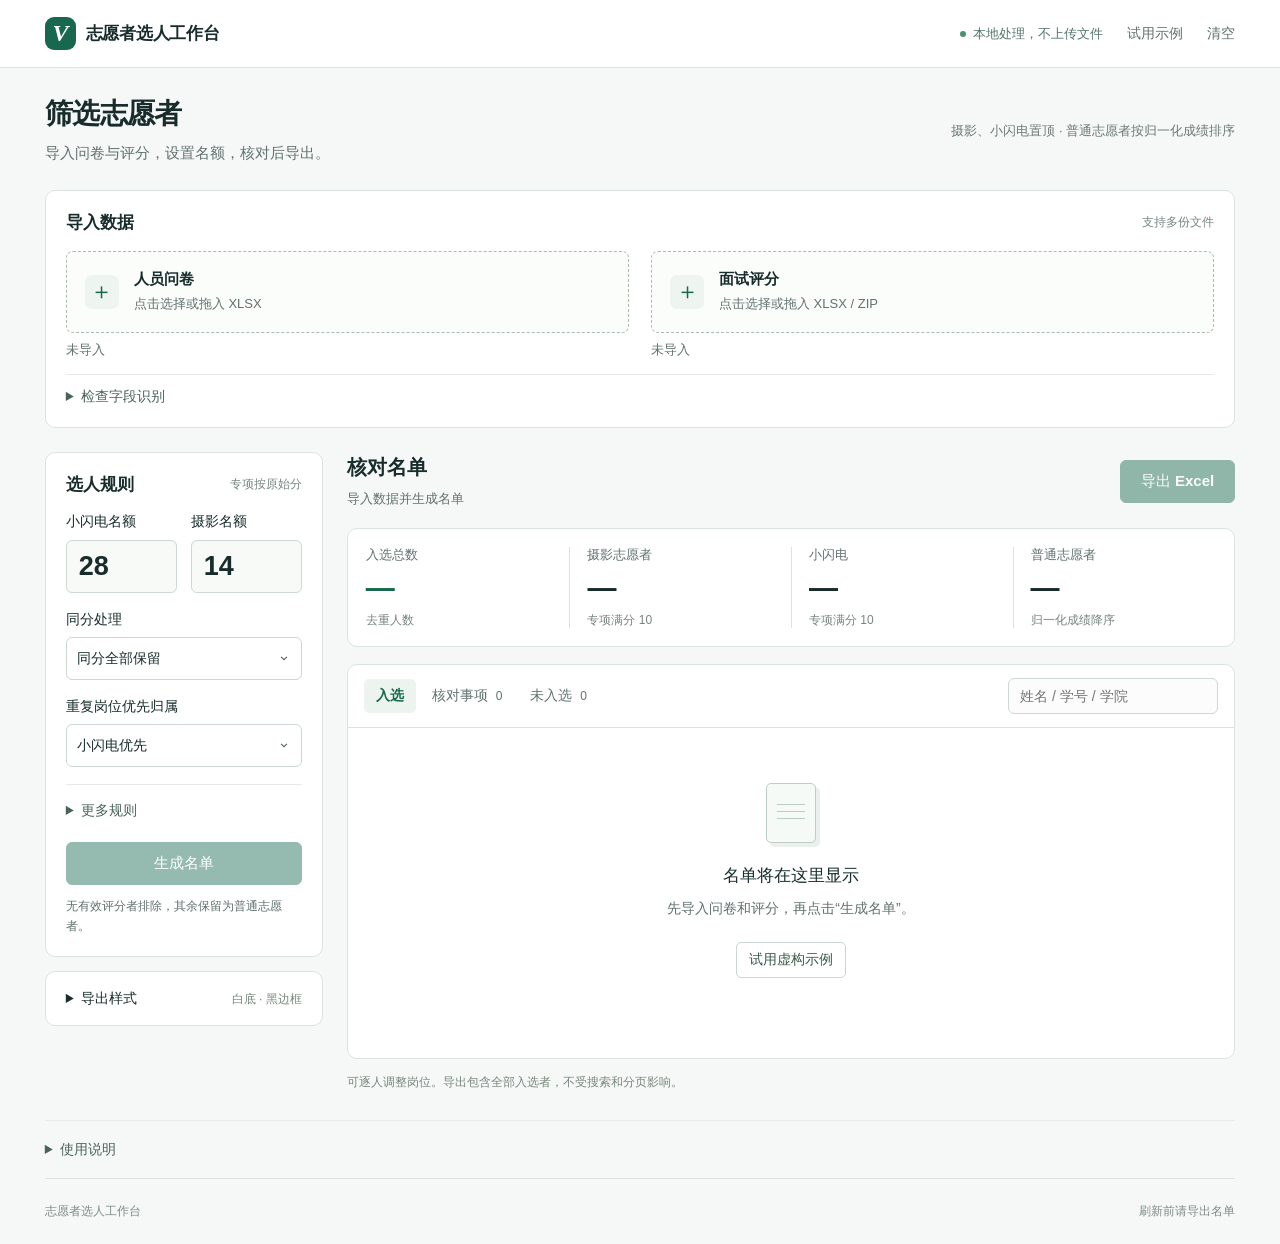
==== commit 1947ddcc: "Use normalized scores for ordinary interview ranking and display" ====
--- a/volunteer-selection-offline.html
+++ b/volunteer-selection-offline.html
@@ -18,7 +18,7 @@
 <body>
 <header class="topbar"><a href="#" class="brand"><span class="brand-icon">V</span>志愿者选人工作台</a><div class="top-actions"><span class="local-badge"><span></span>本地处理，不上传文件</span><button id="demo" class="text-button">试用示例</button><button id="reset" class="text-button">清空</button></div></header>
 <main>
-<section class="intro"><div><h1>筛选志愿者</h1><p>导入问卷与评分，设置名额，核对后导出。</p></div><span class="intro-label">摄影、小闪电置顶 · 普通志愿者按分数排序</span></section>
+<section class="intro"><div><h1>筛选志愿者</h1><p>导入问卷与评分，设置名额，核对后导出。</p></div><span class="intro-label">摄影、小闪电置顶 · 普通志愿者按归一化成绩排序</span></section>
 <section class="card intake" aria-labelledby="import-title">
   <div class="section-title"><h2 id="import-title">导入数据</h2><span class="mini-label">支持多份文件</span></div>
   <div class="import-grid">
@@ -30,7 +30,7 @@
 <div class="workspace">
 <aside class="setup">
   <section class="card rules" aria-labelledby="rules-title">
-    <div class="section-title"><h2 id="rules-title">选人规则</h2><span class="mini-label">按原始分数</span></div>
+    <div class="section-title"><h2 id="rules-title">选人规则</h2><span class="mini-label">专项按原始分</span></div>
     <div class="quota-grid"><label>小闪电名额<input id="lightning-quota" type="number" min="0" max="10000" step="1" value="28"></label><label>摄影名额<input id="photo-quota" type="number" min="0" max="10000" step="1" value="14"></label></div>
     <label class="control-label" for="ties">同分处理</label><select id="ties"><option value="all">同分全部保留</option><option value="strict">严格按名额选取</option></select>
     <label class="control-label" for="priority">重复岗位优先归属</label><select id="priority"><option value="lightning">小闪电优先</option><option value="photo">摄影优先</option></select>
@@ -38,7 +38,7 @@
       <label class="control-label" for="scope">专项候选范围</label><select id="scope"><option value="all">所有有专项评分的人</option><option value="registered">仅问卷勾选该专项的人</option></select>
       <label class="control-label" for="duplicate">多条评分取值</label><select id="duplicate"><option value="average">平均分</option><option value="highest">各项最高分</option><option value="last">各项最后导入的有效分数</option></select>
       <label class="checkbox-row"><input id="include-missing" type="checkbox">纳入有评分、无问卷的人</label>
-      <p class="small muted">严格名额：同分时先看普通总分，再看原名单顺序。优先岗位选完后，再分配另一岗位。</p>
+      <p class="small muted">严格名额：同分时先看普通面试归一化成绩，再看原名单顺序。优先岗位选完后，再分配另一岗位。</p>
     </details>
     <button id="generate" class="primary wide" disabled>生成名单</button><p class="small muted bottom-note">无有效评分者排除，其余保留为普通志愿者。</p>
   </section>
@@ -51,18 +51,18 @@
 <section class="results" aria-labelledby="results-title">
   <div id="notice" class="notice" role="status" aria-live="polite" hidden></div>
   <div class="result-heading"><div><h2 id="results-title">核对名单</h2><p id="result-caption">导入数据并生成名单</p></div><button id="export" class="primary" disabled>导出 Excel</button></div>
-  <div class="stats"><div><span>入选总数</span><strong id="count-total">—</strong><small>去重人数</small></div><div><span>摄影志愿者</span><strong id="count-photo">—</strong><small id="cut-photo">专项满分 10</small></div><div><span>小闪电</span><strong id="count-lightning">—</strong><small id="cut-lightning">专项满分 10</small></div><div><span>普通志愿者</span><strong id="count-ordinary">—</strong><small>面试总分降序</small></div></div>
+  <div class="stats"><div><span>入选总数</span><strong id="count-total">—</strong><small>去重人数</small></div><div><span>摄影志愿者</span><strong id="count-photo">—</strong><small id="cut-photo">专项满分 10</small></div><div><span>小闪电</span><strong id="count-lightning">—</strong><small id="cut-lightning">专项满分 10</small></div><div><span>普通志愿者</span><strong id="count-ordinary">—</strong><small>归一化成绩降序</small></div></div>
   <div id="selection-notes" class="selection-notes" hidden></div>
   <div class="preview card">
     <div class="preview-toolbar"><div class="tabs" role="group" aria-label="名单筛选"><button data-tab="selected" class="active">入选</button><button data-tab="review">核对事项 <span id="review-count">0</span></button><button data-tab="excluded">未入选 <span id="excluded-count">0</span></button></div><input type="search" id="search" placeholder="姓名 / 学号 / 学院" aria-label="搜索名单"></div>
     <div id="empty" class="empty"><div class="empty-sheet" aria-hidden="true"><i></i><i></i><i></i></div><h3>名单将在这里显示</h3><p>先导入问卷和评分，再点击“生成名单”。</p><button id="empty-demo" class="secondary">试用虚构示例</button></div>
-    <div id="table-wrap" class="table-wrap" hidden><table id="roster"><thead><tr><th>姓名 / 学号</th><th>学院 / 单位</th><th>面试<small>15分</small></th><th>闪电<small>10分</small></th><th>摄影<small>10分</small></th><th>岗位</th><th>核对与调整</th></tr></thead><tbody id="roster-body"></tbody></table></div>
+    <div id="table-wrap" class="table-wrap" hidden><table id="roster"><thead><tr><th>姓名 / 学号</th><th>学院 / 单位</th><th>普通面试<small>归一化成绩</small></th><th>闪电<small>10分</small></th><th>摄影<small>10分</small></th><th>岗位</th><th>核对与调整</th></tr></thead><tbody id="roster-body"></tbody></table></div>
     <div id="pagination" class="pagination" hidden><span id="page-info"></span><div><button id="prev-page" class="secondary">上一页</button><button id="next-page" class="secondary">下一页</button></div></div>
   </div>
   <p class="preview-note">可逐人调整岗位。导出包含全部入选者，不受搜索和分页影响。</p>
 </section>
 </div>
-<details class="help"><summary>使用说明</summary><div class="help-grid"><div><h3>文件格式</h3><p>支持 XLSX 和包含 XLSX 的 ZIP。旧版 XLS、加密文件请先另存为未加密 XLSX。普通面试满分15分，专项满分10分。</p></div><div><h3>评分核对</h3><p>姓名相同、学号不同需手动确认。完整分项与总分冲突时采用分项之和，并显示提示。未缓存的公式不直接执行。</p></div><div><h3>本地处理</h3><p>文件不上传、不保存到云端。刷新或关闭页面会清空数据和调整，请及时导出；离线版无需联网。</p></div></div></details>
+<details class="help"><summary>使用说明</summary><div class="help-grid"><div><h3>文件格式</h3><p>支持 XLSX 和包含 XLSX 的 ZIP。旧版 XLS、加密文件请先另存为未加密 XLSX。普通面试使用归一化成绩，专项使用10分原始得分。</p></div><div><h3>评分核对</h3><p>姓名相同、学号不同需手动确认。完整分项与总分冲突时采用分项之和，并显示提示。归一化成绩直接读取评分表，不重新计算；缺失时标注并排后。未缓存的公式不直接执行。</p></div><div><h3>本地处理</h3><p>文件不上传、不保存到云端。刷新或关闭页面会清空数据和调整，请及时导出；离线版无需联网。</p></div></div></details>
 <footer>志愿者选人工作台<span>刷新前请导出名单</span></footer>
 </main>
 <div id="busy" class="busy" hidden><div class="busy-card"><div class="spinner"></div><strong id="busy-text">正在读取文件</strong><span>文件仅在本机处理</span></div></div>
@@ -81,7 +81,7 @@
 !function(e){if("object"==typeof exports&&"undefined"!=typeof module)module.exports=e();else if("function"==typeof define&&define.amd)define([],e);else{("undefined"!=typeof window?window:"undefined"!=typeof global?global:"undefined"!=typeof self?self:this).JSZip=e()}}(function(){return function s(a,o,h){function u(r,e){if(!o[r]){if(!a[r]){var t="function"==typeof require&&require;if(!e&&t)return t(r,!0);if(l)return l(r,!0);var n=new Error("Cannot find module '"+r+"'");throw n.code="MODULE_NOT_FOUND",n}var i=o[r]={exports:{}};a[r][0].call(i.exports,function(e){var t=a[r][1][e];return u(t||e)},i,i.exports,s,a,o,h)}return o[r].exports}for(var l="function"==typeof require&&require,e=0;e<h.length;e++)u(h[e]);return u}({1:[function(e,t,r){"use strict";var d=e("./utils"),c=e("./support"),p="ABCDEFGHIJKLMNOPQRSTUVWXYZabcdefghijklmnopqrstuvwxyz0123456789+/=";r.encode=function(e){for(var t,r,n,i,s,a,o,h=[],u=0,l=e.length,f=l,c="string"!==d.getTypeOf(e);u<e.length;)f=l-u,n=c?(t=e[u++],r=u<l?e[u++]:0,u<l?e[u++]:0):(t=e.charCodeAt(u++),r=u<l?e.charCodeAt(u++):0,u<l?e.charCodeAt(u++):0),i=t>>2,s=(3&t)<<4|r>>4,a=1<f?(15&r)<<2|n>>6:64,o=2<f?63&n:64,h.push(p.charAt(i)+p.charAt(s)+p.charAt(a)+p.charAt(o));return h.join("")},r.decode=function(e){var t,r,n,i,s,a,o=0,h=0,u="data:";if(e.substr(0,u.length)===u)throw new Error("Invalid base64 input, it looks like a data url.");var l,f=3*(e=e.replace(/[^A-Za-z0-9+/=]/g,"")).length/4;if(e.charAt(e.length-1)===p.charAt(64)&&f--,e.charAt(e.length-2)===p.charAt(64)&&f--,f%1!=0)throw new Error("Invalid base64 input, bad content length.");for(l=c.uint8array?new Uint8Array(0|f):new Array(0|f);o<e.length;)t=p.indexOf(e.charAt(o++))<<2|(i=p.indexOf(e.charAt(o++)))>>4,r=(15&i)<<4|(s=p.indexOf(e.charAt(o++)))>>2,n=(3&s)<<6|(a=p.indexOf(e.charAt(o++))),l[h++]=t,64!==s&&(l[h++]=r),64!==a&&(l[h++]=n);return l}},{"./support":30,"./utils":32}],2:[function(e,t,r){"use strict";var n=e("./external"),i=e("./stream/DataWorker"),s=e("./stream/Crc32Probe"),a=e("./stream/DataLengthProbe");function o(e,t,r,n,i){this.compressedSize=e,this.uncompressedSize=t,this.crc32=r,this.compression=n,this.compressedContent=i}o.prototype={getContentWorker:function(){var e=new i(n.Promise.resolve(this.compressedContent)).pipe(this.compression.uncompressWorker()).pipe(new a("data_length")),t=this;return e.on("end",function(){if(this.streamInfo.data_length!==t.uncompressedSize)throw new Error("Bug : uncompressed data size mismatch")}),e},getCompressedWorker:function(){return new i(n.Promise.resolve(this.compressedContent)).withStreamInfo("compressedSize",this.compressedSize).withStreamInfo("uncompressedSize",this.uncompressedSize).withStreamInfo("crc32",this.crc32).withStreamInfo("compression",this.compression)}},o.createWorkerFrom=function(e,t,r){return e.pipe(new s).pipe(new a("uncompressedSize")).pipe(t.compressWorker(r)).pipe(new a("compressedSize")).withStreamInfo("compression",t)},t.exports=o},{"./external":6,"./stream/Crc32Probe":25,"./stream/DataLengthProbe":26,"./stream/DataWorker":27}],3:[function(e,t,r){"use strict";var n=e("./stream/GenericWorker");r.STORE={magic:"\0\0",compressWorker:function(){return new n("STORE compression")},uncompressWorker:function(){return new n("STORE decompression")}},r.DEFLATE=e("./flate")},{"./flate":7,"./stream/GenericWorker":28}],4:[function(e,t,r){"use strict";var n=e("./utils");var o=function(){for(var e,t=[],r=0;r<256;r++){e=r;for(var n=0;n<8;n++)e=1&e?3988292384^e>>>1:e>>>1;t[r]=e}return t}();t.exports=function(e,t){return void 0!==e&&e.length?"string"!==n.getTypeOf(e)?function(e,t,r,n){var i=o,s=n+r;e^=-1;for(var a=n;a<s;a++)e=e>>>8^i[255&(e^t[a])];return-1^e}(0|t,e,e.length,0):function(e,t,r,n){var i=o,s=n+r;e^=-1;for(var a=n;a<s;a++)e=e>>>8^i[255&(e^t.charCodeAt(a))];return-1^e}(0|t,e,e.length,0):0}},{"./utils":32}],5:[function(e,t,r){"use strict";r.base64=!1,r.binary=!1,r.dir=!1,r.createFolders=!0,r.date=null,r.compression=null,r.compressionOptions=null,r.comment=null,r.unixPermissions=null,r.dosPermissions=null},{}],6:[function(e,t,r){"use strict";var n=null;n="undefined"!=typeof Promise?Promise:e("lie"),t.exports={Promise:n}},{lie:37}],7:[function(e,t,r){"use strict";var n="undefined"!=typeof Uint8Array&&"undefined"!=typeof Uint16Array&&"undefined"!=typeof Uint32Array,i=e("pako"),s=e("./utils"),a=e("./stream/GenericWorker"),o=n?"uint8array":"array";function h(e,t){a.call(this,"FlateWorker/"+e),this._pako=null,this._pakoAction=e,this._pakoOptions=t,this.meta={}}r.magic="\b\0",s.inherits(h,a),h.prototype.processChunk=function(e){this.meta=e.meta,null===this._pako&&this._createPako(),this._pako.push(s.transformTo(o,e.data),!1)},h.prototype.flush=function(){a.prototype.flush.call(this),null===this._pako&&this._createPako(),this._pako.push([],!0)},h.prototype.cleanUp=function(){a.prototype.cleanUp.call(this),this._pako=null},h.prototype._createPako=function(){this._pako=new i[this._pakoAction]({raw:!0,level:this._pakoOptions.level||-1});var t=this;this._pako.onData=function(e){t.push({data:e,meta:t.meta})}},r.compressWorker=function(e){return new h("Deflate",e)},r.uncompressWorker=function(){return new h("Inflate",{})}},{"./stream/GenericWorker":28,"./utils":32,pako:38}],8:[function(e,t,r){"use strict";function A(e,t){var r,n="";for(r=0;r<t;r++)n+=String.fromCharCode(255&e),e>>>=8;return n}function n(e,t,r,n,i,s){var a,o,h=e.file,u=e.compression,l=s!==O.utf8encode,f=I.transformTo("string",s(h.name)),c=I.transformTo("string",O.utf8encode(h.name)),d=h.comment,p=I.transformTo("string",s(d)),m=I.transformTo("string",O.utf8encode(d)),_=c.length!==h.name.length,g=m.length!==d.length,b="",v="",y="",w=h.dir,k=h.date,x={crc32:0,compressedSize:0,uncompressedSize:0};t&&!r||(x.crc32=e.crc32,x.compressedSize=e.compressedSize,x.uncompressedSize=e.uncompressedSize);var S=0;t&&(S|=8),l||!_&&!g||(S|=2048);var z=0,C=0;w&&(z|=16),"UNIX"===i?(C=798,z|=function(e,t){var r=e;return e||(r=t?16893:33204),(65535&r)<<16}(h.unixPermissions,w)):(C=20,z|=function(e){return 63&(e||0)}(h.dosPermissions)),a=k.getUTCHours(),a<<=6,a|=k.getUTCMinutes(),a<<=5,a|=k.getUTCSeconds()/2,o=k.getUTCFullYear()-1980,o<<=4,o|=k.getUTCMonth()+1,o<<=5,o|=k.getUTCDate(),_&&(v=A(1,1)+A(B(f),4)+c,b+="up"+A(v.length,2)+v),g&&(y=A(1,1)+A(B(p),4)+m,b+="uc"+A(y.length,2)+y);var E="";return E+="\n\0",E+=A(S,2),E+=u.magic,E+=A(a,2),E+=A(o,2),E+=A(x.crc32,4),E+=A(x.compressedSize,4),E+=A(x.uncompressedSize,4),E+=A(f.length,2),E+=A(b.length,2),{fileRecord:R.LOCAL_FILE_HEADER+E+f+b,dirRecord:R.CENTRAL_FILE_HEADER+A(C,2)+E+A(p.length,2)+"\0\0\0\0"+A(z,4)+A(n,4)+f+b+p}}var I=e("../utils"),i=e("../stream/GenericWorker"),O=e("../utf8"),B=e("../crc32"),R=e("../signature");function s(e,t,r,n){i.call(this,"ZipFileWorker"),this.bytesWritten=0,this.zipComment=t,this.zipPlatform=r,this.encodeFileName=n,this.streamFiles=e,this.accumulate=!1,this.contentBuffer=[],this.dirRecords=[],this.currentSourceOffset=0,this.entriesCount=0,this.currentFile=null,this._sources=[]}I.inherits(s,i),s.prototype.push=function(e){var t=e.meta.percent||0,r=this.entriesCount,n=this._sources.length;this.accumulate?this.contentBuffer.push(e):(this.bytesWritten+=e.data.length,i.prototype.push.call(this,{data:e.data,meta:{currentFile:this.currentFile,percent:r?(t+100*(r-n-1))/r:100}}))},s.prototype.openedSource=function(e){this.currentSourceOffset=this.bytesWritten,this.currentFile=e.file.name;var t=this.streamFiles&&!e.file.dir;if(t){var r=n(e,t,!1,this.currentSourceOffset,this.zipPlatform,this.encodeFileName);this.push({data:r.fileRecord,meta:{percent:0}})}else this.accumulate=!0},s.prototype.closedSource=function(e){this.accumulate=!1;var t=this.streamFiles&&!e.file.dir,r=n(e,t,!0,this.currentSourceOffset,this.zipPlatform,this.encodeFileName);if(this.dirRecords.push(r.dirRecord),t)this.push({data:function(e){return R.DATA_DESCRIPTOR+A(e.crc32,4)+A(e.compressedSize,4)+A(e.uncompressedSize,4)}(e),meta:{percent:100}});else for(this.push({data:r.fileRecord,meta:{percent:0}});this.contentBuffer.length;)this.push(this.contentBuffer.shift());this.currentFile=null},s.prototype.flush=function(){for(var e=this.bytesWritten,t=0;t<this.dirRecords.length;t++)this.push({data:this.dirRecords[t],meta:{percent:100}});var r=this.bytesWritten-e,n=function(e,t,r,n,i){var s=I.transformTo("string",i(n));return R.CENTRAL_DIRECTORY_END+"\0\0\0\0"+A(e,2)+A(e,2)+A(t,4)+A(r,4)+A(s.length,2)+s}(this.dirRecords.length,r,e,this.zipComment,this.encodeFileName);this.push({data:n,meta:{percent:100}})},s.prototype.prepareNextSource=function(){this.previous=this._sources.shift(),this.openedSource(this.previous.streamInfo),this.isPaused?this.previous.pause():this.previous.resume()},s.prototype.registerPrevious=function(e){this._sources.push(e);var t=this;return e.on("data",function(e){t.processChunk(e)}),e.on("end",function(){t.closedSource(t.previous.streamInfo),t._sources.length?t.prepareNextSource():t.end()}),e.on("error",function(e){t.error(e)}),this},s.prototype.resume=function(){return!!i.prototype.resume.call(this)&&(!this.previous&&this._sources.length?(this.prepareNextSource(),!0):this.previous||this._sources.length||this.generatedError?void 0:(this.end(),!0))},s.prototype.error=function(e){var t=this._sources;if(!i.prototype.error.call(this,e))return!1;for(var r=0;r<t.length;r++)try{t[r].error(e)}catch(e){}return!0},s.prototype.lock=function(){i.prototype.lock.call(this);for(var e=this._sources,t=0;t<e.length;t++)e[t].lock()},t.exports=s},{"../crc32":4,"../signature":23,"../stream/GenericWorker":28,"../utf8":31,"../utils":32}],9:[function(e,t,r){"use strict";var u=e("../compressions"),n=e("./ZipFileWorker");r.generateWorker=function(e,a,t){var o=new n(a.streamFiles,t,a.platform,a.encodeFileName),h=0;try{e.forEach(function(e,t){h++;var r=function(e,t){var r=e||t,n=u[r];if(!n)throw new Error(r+" is not a valid compression method !");return n}(t.options.compression,a.compression),n=t.options.compressionOptions||a.compressionOptions||{},i=t.dir,s=t.date;t._compressWorker(r,n).withStreamInfo("file",{name:e,dir:i,date:s,comment:t.comment||"",unixPermissions:t.unixPermissions,dosPermissions:t.dosPermissions}).pipe(o)}),o.entriesCount=h}catch(e){o.error(e)}return o}},{"../compressions":3,"./ZipFileWorker":8}],10:[function(e,t,r){"use strict";function n(){if(!(this instanceof n))return new n;if(arguments.length)throw new Error("The constructor with parameters has been removed in JSZip 3.0, please check the upgrade guide.");this.files=Object.create(null),this.comment=null,this.root="",this.clone=function(){var e=new n;for(var t in this)"function"!=typeof this[t]&&(e[t]=this[t]);return e}}(n.prototype=e("./object")).loadAsync=e("./load"),n.support=e("./support"),n.defaults=e("./defaults"),n.version="3.10.1",n.loadAsync=function(e,t){return(new n).loadAsync(e,t)},n.external=e("./external"),t.exports=n},{"./defaults":5,"./external":6,"./load":11,"./object":15,"./support":30}],11:[function(e,t,r){"use strict";var u=e("./utils"),i=e("./external"),n=e("./utf8"),s=e("./zipEntries"),a=e("./stream/Crc32Probe"),l=e("./nodejsUtils");function f(n){return new i.Promise(function(e,t){var r=n.decompressed.getContentWorker().pipe(new a);r.on("error",function(e){t(e)}).on("end",function(){r.streamInfo.crc32!==n.decompressed.crc32?t(new Error("Corrupted zip : CRC32 mismatch")):e()}).resume()})}t.exports=function(e,o){var h=this;return o=u.extend(o||{},{base64:!1,checkCRC32:!1,optimizedBinaryString:!1,createFolders:!1,decodeFileName:n.utf8decode}),l.isNode&&l.isStream(e)?i.Promise.reject(new Error("JSZip can't accept a stream when loading a zip file.")):u.prepareContent("the loaded zip file",e,!0,o.optimizedBinaryString,o.base64).then(function(e){var t=new s(o);return t.load(e),t}).then(function(e){var t=[i.Promise.resolve(e)],r=e.files;if(o.checkCRC32)for(var n=0;n<r.length;n++)t.push(f(r[n]));return i.Promise.all(t)}).then(function(e){for(var t=e.shift(),r=t.files,n=0;n<r.length;n++){var i=r[n],s=i.fileNameStr,a=u.resolve(i.fileNameStr);h.file(a,i.decompressed,{binary:!0,optimizedBinaryString:!0,date:i.date,dir:i.dir,comment:i.fileCommentStr.length?i.fileCommentStr:null,unixPermissions:i.unixPermissions,dosPermissions:i.dosPermissions,createFolders:o.createFolders}),i.dir||(h.file(a).unsafeOriginalName=s)}return t.zipComment.length&&(h.comment=t.zipComment),h})}},{"./external":6,"./nodejsUtils":14,"./stream/Crc32Probe":25,"./utf8":31,"./utils":32,"./zipEntries":33}],12:[function(e,t,r){"use strict";var n=e("../utils"),i=e("../stream/GenericWorker");function s(e,t){i.call(this,"Nodejs stream input adapter for "+e),this._upstreamEnded=!1,this._bindStream(t)}n.inherits(s,i),s.prototype._bindStream=function(e){var t=this;(this._stream=e).pause(),e.on("data",function(e){t.push({data:e,meta:{percent:0}})}).on("error",function(e){t.isPaused?this.generatedError=e:t.error(e)}).on("end",function(){t.isPaused?t._upstreamEnded=!0:t.end()})},s.prototype.pause=function(){return!!i.prototype.pause.call(this)&&(this._stream.pause(),!0)},s.prototype.resume=function(){return!!i.prototype.resume.call(this)&&(this._upstreamEnded?this.end():this._stream.resume(),!0)},t.exports=s},{"../stream/GenericWorker":28,"../utils":32}],13:[function(e,t,r){"use strict";var i=e("readable-stream").Readable;function n(e,t,r){i.call(this,t),this._helper=e;var n=this;e.on("data",function(e,t){n.push(e)||n._helper.pause(),r&&r(t)}).on("error",function(e){n.emit("error",e)}).on("end",function(){n.push(null)})}e("../utils").inherits(n,i),n.prototype._read=function(){this._helper.resume()},t.exports=n},{"../utils":32,"readable-stream":16}],14:[function(e,t,r){"use strict";t.exports={isNode:"undefined"!=typeof Buffer,newBufferFrom:function(e,t){if(Buffer.from&&Buffer.from!==Uint8Array.from)return Buffer.from(e,t);if("number"==typeof e)throw new Error('The "data" argument must not be a number');return new Buffer(e,t)},allocBuffer:function(e){if(Buffer.alloc)return Buffer.alloc(e);var t=new Buffer(e);return t.fill(0),t},isBuffer:function(e){return Buffer.isBuffer(e)},isStream:function(e){return e&&"function"==typeof e.on&&"function"==typeof e.pause&&"function"==typeof e.resume}}},{}],15:[function(e,t,r){"use strict";function s(e,t,r){var n,i=u.getTypeOf(t),s=u.extend(r||{},f);s.date=s.date||new Date,null!==s.compression&&(s.compression=s.compression.toUpperCase()),"string"==typeof s.unixPermissions&&(s.unixPermissions=parseInt(s.unixPermissions,8)),s.unixPermissions&&16384&s.unixPermissions&&(s.dir=!0),s.dosPermissions&&16&s.dosPermissions&&(s.dir=!0),s.dir&&(e=g(e)),s.createFolders&&(n=_(e))&&b.call(this,n,!0);var a="string"===i&&!1===s.binary&&!1===s.base64;r&&void 0!==r.binary||(s.binary=!a),(t instanceof c&&0===t.uncompressedSize||s.dir||!t||0===t.length)&&(s.base64=!1,s.binary=!0,t="",s.compression="STORE",i="string");var o=null;o=t instanceof c||t instanceof l?t:p.isNode&&p.isStream(t)?new m(e,t):u.prepareContent(e,t,s.binary,s.optimizedBinaryString,s.base64);var h=new d(e,o,s);this.files[e]=h}var i=e("./utf8"),u=e("./utils"),l=e("./stream/GenericWorker"),a=e("./stream/StreamHelper"),f=e("./defaults"),c=e("./compressedObject"),d=e("./zipObject"),o=e("./generate"),p=e("./nodejsUtils"),m=e("./nodejs/NodejsStreamInputAdapter"),_=function(e){"/"===e.slice(-1)&&(e=e.substring(0,e.length-1));var t=e.lastIndexOf("/");return 0<t?e.substring(0,t):""},g=function(e){return"/"!==e.slice(-1)&&(e+="/"),e},b=function(e,t){return t=void 0!==t?t:f.createFolders,e=g(e),this.files[e]||s.call(this,e,null,{dir:!0,createFolders:t}),this.files[e]};function h(e){return"[object RegExp]"===Object.prototype.toString.call(e)}var n={load:function(){throw new Error("This method has been removed in JSZip 3.0, please check the upgrade guide.")},forEach:function(e){var t,r,n;for(t in this.files)n=this.files[t],(r=t.slice(this.root.length,t.length))&&t.slice(0,this.root.length)===this.root&&e(r,n)},filter:function(r){var n=[];return this.forEach(function(e,t){r(e,t)&&n.push(t)}),n},file:function(e,t,r){if(1!==arguments.length)return e=this.root+e,s.call(this,e,t,r),this;if(h(e)){var n=e;return this.filter(function(e,t){return!t.dir&&n.test(e)})}var i=this.files[this.root+e];return i&&!i.dir?i:null},folder:function(r){if(!r)return this;if(h(r))return this.filter(function(e,t){return t.dir&&r.test(e)});var e=this.root+r,t=b.call(this,e),n=this.clone();return n.root=t.name,n},remove:function(r){r=this.root+r;var e=this.files[r];if(e||("/"!==r.slice(-1)&&(r+="/"),e=this.files[r]),e&&!e.dir)delete this.files[r];else for(var t=this.filter(function(e,t){return t.name.slice(0,r.length)===r}),n=0;n<t.length;n++)delete this.files[t[n].name];return this},generate:function(){throw new Error("This method has been removed in JSZip 3.0, please check the upgrade guide.")},generateInternalStream:function(e){var t,r={};try{if((r=u.extend(e||{},{streamFiles:!1,compression:"STORE",compressionOptions:null,type:"",platform:"DOS",comment:null,mimeType:"application/zip",encodeFileName:i.utf8encode})).type=r.type.toLowerCase(),r.compression=r.compression.toUpperCase(),"binarystring"===r.type&&(r.type="string"),!r.type)throw new Error("No output type specified.");u.checkSupport(r.type),"darwin"!==r.platform&&"freebsd"!==r.platform&&"linux"!==r.platform&&"sunos"!==r.platform||(r.platform="UNIX"),"win32"===r.platform&&(r.platform="DOS");var n=r.comment||this.comment||"";t=o.generateWorker(this,r,n)}catch(e){(t=new l("error")).error(e)}return new a(t,r.type||"string",r.mimeType)},generateAsync:function(e,t){return this.generateInternalStream(e).accumulate(t)},generateNodeStream:function(e,t){return(e=e||{}).type||(e.type="nodebuffer"),this.generateInternalStream(e).toNodejsStream(t)}};t.exports=n},{"./compressedObject":2,"./defaults":5,"./generate":9,"./nodejs/NodejsStreamInputAdapter":12,"./nodejsUtils":14,"./stream/GenericWorker":28,"./stream/StreamHelper":29,"./utf8":31,"./utils":32,"./zipObject":35}],16:[function(e,t,r){"use strict";t.exports=e("stream")},{stream:void 0}],17:[function(e,t,r){"use strict";var n=e("./DataReader");function i(e){n.call(this,e);for(var t=0;t<this.data.length;t++)e[t]=255&e[t]}e("../utils").inherits(i,n),i.prototype.byteAt=function(e){return this.data[this.zero+e]},i.prototype.lastIndexOfSignature=function(e){for(var t=e.charCodeAt(0),r=e.charCodeAt(1),n=e.charCodeAt(2),i=e.charCodeAt(3),s=this.length-4;0<=s;--s)if(this.data[s]===t&&this.data[s+1]===r&&this.data[s+2]===n&&this.data[s+3]===i)return s-this.zero;return-1},i.prototype.readAndCheckSignature=function(e){var t=e.charCodeAt(0),r=e.charCodeAt(1),n=e.charCodeAt(2),i=e.charCodeAt(3),s=this.readData(4);return t===s[0]&&r===s[1]&&n===s[2]&&i===s[3]},i.prototype.readData=function(e){if(this.checkOffset(e),0===e)return[];var t=this.data.slice(this.zero+this.index,this.zero+this.index+e);return this.index+=e,t},t.exports=i},{"../utils":32,"./DataReader":18}],18:[function(e,t,r){"use strict";var n=e("../utils");function i(e){this.data=e,this.length=e.length,this.index=0,this.zero=0}i.prototype={checkOffset:function(e){this.checkIndex(this.index+e)},checkIndex:function(e){if(this.length<this.zero+e||e<0)throw new Error("End of data reached (data length = "+this.length+", asked index = "+e+"). Corrupted zip ?")},setIndex:function(e){this.checkIndex(e),this.index=e},skip:function(e){this.setIndex(this.index+e)},byteAt:function(){},readInt:function(e){var t,r=0;for(this.checkOffset(e),t=this.index+e-1;t>=this.index;t--)r=(r<<8)+this.byteAt(t);return this.index+=e,r},readString:function(e){return n.transformTo("string",this.readData(e))},readData:function(){},lastIndexOfSignature:function(){},readAndCheckSignature:function(){},readDate:function(){var e=this.readInt(4);return new Date(Date.UTC(1980+(e>>25&127),(e>>21&15)-1,e>>16&31,e>>11&31,e>>5&63,(31&e)<<1))}},t.exports=i},{"../utils":32}],19:[function(e,t,r){"use strict";var n=e("./Uint8ArrayReader");function i(e){n.call(this,e)}e("../utils").inherits(i,n),i.prototype.readData=function(e){this.checkOffset(e);var t=this.data.slice(this.zero+this.index,this.zero+this.index+e);return this.index+=e,t},t.exports=i},{"../utils":32,"./Uint8ArrayReader":21}],20:[function(e,t,r){"use strict";var n=e("./DataReader");function i(e){n.call(this,e)}e("../utils").inherits(i,n),i.prototype.byteAt=function(e){return this.data.charCodeAt(this.zero+e)},i.prototype.lastIndexOfSignature=function(e){return this.data.lastIndexOf(e)-this.zero},i.prototype.readAndCheckSignature=function(e){return e===this.readData(4)},i.prototype.readData=function(e){this.checkOffset(e);var t=this.data.slice(this.zero+this.index,this.zero+this.index+e);return this.index+=e,t},t.exports=i},{"../utils":32,"./DataReader":18}],21:[function(e,t,r){"use strict";var n=e("./ArrayReader");function i(e){n.call(this,e)}e("../utils").inherits(i,n),i.prototype.readData=function(e){if(this.checkOffset(e),0===e)return new Uint8Array(0);var t=this.data.subarray(this.zero+this.index,this.zero+this.index+e);return this.index+=e,t},t.exports=i},{"../utils":32,"./ArrayReader":17}],22:[function(e,t,r){"use strict";var n=e("../utils"),i=e("../support"),s=e("./ArrayReader"),a=e("./StringReader"),o=e("./NodeBufferReader"),h=e("./Uint8ArrayReader");t.exports=function(e){var t=n.getTypeOf(e);return n.checkSupport(t),"string"!==t||i.uint8array?"nodebuffer"===t?new o(e):i.uint8array?new h(n.transformTo("uint8array",e)):new s(n.transformTo("array",e)):new a(e)}},{"../support":30,"../utils":32,"./ArrayReader":17,"./NodeBufferReader":19,"./StringReader":20,"./Uint8ArrayReader":21}],23:[function(e,t,r){"use strict";r.LOCAL_FILE_HEADER="PK",r.CENTRAL_FILE_HEADER="PK",r.CENTRAL_DIRECTORY_END="PK",r.ZIP64_CENTRAL_DIRECTORY_LOCATOR="PK",r.ZIP64_CENTRAL_DIRECTORY_END="PK",r.DATA_DESCRIPTOR="PK\b"},{}],24:[function(e,t,r){"use strict";var n=e("./GenericWorker"),i=e("../utils");function s(e){n.call(this,"ConvertWorker to "+e),this.destType=e}i.inherits(s,n),s.prototype.processChunk=function(e){this.push({data:i.transformTo(this.destType,e.data),meta:e.meta})},t.exports=s},{"../utils":32,"./GenericWorker":28}],25:[function(e,t,r){"use strict";var n=e("./GenericWorker"),i=e("../crc32");function s(){n.call(this,"Crc32Probe"),this.withStreamInfo("crc32",0)}e("../utils").inherits(s,n),s.prototype.processChunk=function(e){this.streamInfo.crc32=i(e.data,this.streamInfo.crc32||0),this.push(e)},t.exports=s},{"../crc32":4,"../utils":32,"./GenericWorker":28}],26:[function(e,t,r){"use strict";var n=e("../utils"),i=e("./GenericWorker");function s(e){i.call(this,"DataLengthProbe for "+e),this.propName=e,this.withStreamInfo(e,0)}n.inherits(s,i),s.prototype.processChunk=function(e){if(e){var t=this.streamInfo[this.propName]||0;this.streamInfo[this.propName]=t+e.data.length}i.prototype.processChunk.call(this,e)},t.exports=s},{"../utils":32,"./GenericWorker":28}],27:[function(e,t,r){"use strict";var n=e("../utils"),i=e("./GenericWorker");function s(e){i.call(this,"DataWorker");var t=this;this.dataIsReady=!1,this.index=0,this.max=0,this.data=null,this.type="",this._tickScheduled=!1,e.then(function(e){t.dataIsReady=!0,t.data=e,t.max=e&&e.length||0,t.type=n.getTypeOf(e),t.isPaused||t._tickAndRepeat()},function(e){t.error(e)})}n.inherits(s,i),s.prototype.cleanUp=function(){i.prototype.cleanUp.call(this),this.data=null},s.prototype.resume=function(){return!!i.prototype.resume.call(this)&&(!this._tickScheduled&&this.dataIsReady&&(this._tickScheduled=!0,n.delay(this._tickAndRepeat,[],this)),!0)},s.prototype._tickAndRepeat=function(){this._tickScheduled=!1,this.isPaused||this.isFinished||(this._tick(),this.isFinished||(n.delay(this._tickAndRepeat,[],this),this._tickScheduled=!0))},s.prototype._tick=function(){if(this.isPaused||this.isFinished)return!1;var e=null,t=Math.min(this.max,this.index+16384);if(this.index>=this.max)return this.end();switch(this.type){case"string":e=this.data.substring(this.index,t);break;case"uint8array":e=this.data.subarray(this.index,t);break;case"array":case"nodebuffer":e=this.data.slice(this.index,t)}return this.index=t,this.push({data:e,meta:{percent:this.max?this.index/this.max*100:0}})},t.exports=s},{"../utils":32,"./GenericWorker":28}],28:[function(e,t,r){"use strict";function n(e){this.name=e||"default",this.streamInfo={},this.generatedError=null,this.extraStreamInfo={},this.isPaused=!0,this.isFinished=!1,this.isLocked=!1,this._listeners={data:[],end:[],error:[]},this.previous=null}n.prototype={push:function(e){this.emit("data",e)},end:function(){if(this.isFinished)return!1;this.flush();try{this.emit("end"),this.cleanUp(),this.isFinished=!0}catch(e){this.emit("error",e)}return!0},error:function(e){return!this.isFinished&&(this.isPaused?this.generatedError=e:(this.isFinished=!0,this.emit("error",e),this.previous&&this.previous.error(e),this.cleanUp()),!0)},on:function(e,t){return this._listeners[e].push(t),this},cleanUp:function(){this.streamInfo=this.generatedError=this.extraStreamInfo=null,this._listeners=[]},emit:function(e,t){if(this._listeners[e])for(var r=0;r<this._listeners[e].length;r++)this._listeners[e][r].call(this,t)},pipe:function(e){return e.registerPrevious(this)},registerPrevious:function(e){if(this.isLocked)throw new Error("The stream '"+this+"' has already been used.");this.streamInfo=e.streamInfo,this.mergeStreamInfo(),this.previous=e;var t=this;return e.on("data",function(e){t.processChunk(e)}),e.on("end",function(){t.end()}),e.on("error",function(e){t.error(e)}),this},pause:function(){return!this.isPaused&&!this.isFinished&&(this.isPaused=!0,this.previous&&this.previous.pause(),!0)},resume:function(){if(!this.isPaused||this.isFinished)return!1;var e=this.isPaused=!1;return this.generatedError&&(this.error(this.generatedError),e=!0),this.previous&&this.previous.resume(),!e},flush:function(){},processChunk:function(e){this.push(e)},withStreamInfo:function(e,t){return this.extraStreamInfo[e]=t,this.mergeStreamInfo(),this},mergeStreamInfo:function(){for(var e in this.extraStreamInfo)Object.prototype.hasOwnProperty.call(this.extraStreamInfo,e)&&(this.streamInfo[e]=this.extraStreamInfo[e])},lock:function(){if(this.isLocked)throw new Error("The stream '"+this+"' has already been used.");this.isLocked=!0,this.previous&&this.previous.lock()},toString:function(){var e="Worker "+this.name;return this.previous?this.previous+" -> "+e:e}},t.exports=n},{}],29:[function(e,t,r){"use strict";var h=e("../utils"),i=e("./ConvertWorker"),s=e("./GenericWorker"),u=e("../base64"),n=e("../support"),a=e("../external"),o=null;if(n.nodestream)try{o=e("../nodejs/NodejsStreamOutputAdapter")}catch(e){}function l(e,o){return new a.Promise(function(t,r){var n=[],i=e._internalType,s=e._outputType,a=e._mimeType;e.on("data",function(e,t){n.push(e),o&&o(t)}).on("error",function(e){n=[],r(e)}).on("end",function(){try{var e=function(e,t,r){switch(e){case"blob":return h.newBlob(h.transformTo("arraybuffer",t),r);case"base64":return u.encode(t);default:return h.transformTo(e,t)}}(s,function(e,t){var r,n=0,i=null,s=0;for(r=0;r<t.length;r++)s+=t[r].length;switch(e){case"string":return t.join("");case"array":return Array.prototype.concat.apply([],t);case"uint8array":for(i=new Uint8Array(s),r=0;r<t.length;r++)i.set(t[r],n),n+=t[r].length;return i;case"nodebuffer":return Buffer.concat(t);default:throw new Error("concat : unsupported type '"+e+"'")}}(i,n),a);t(e)}catch(e){r(e)}n=[]}).resume()})}function f(e,t,r){var n=t;switch(t){case"blob":case"arraybuffer":n="uint8array";break;case"base64":n="string"}try{this._internalType=n,this._outputType=t,this._mimeType=r,h.checkSupport(n),this._worker=e.pipe(new i(n)),e.lock()}catch(e){this._worker=new s("error"),this._worker.error(e)}}f.prototype={accumulate:function(e){return l(this,e)},on:function(e,t){var r=this;return"data"===e?this._worker.on(e,function(e){t.call(r,e.data,e.meta)}):this._worker.on(e,function(){h.delay(t,arguments,r)}),this},resume:function(){return h.delay(this._worker.resume,[],this._worker),this},pause:function(){return this._worker.pause(),this},toNodejsStream:function(e){if(h.checkSupport("nodestream"),"nodebuffer"!==this._outputType)throw new Error(this._outputType+" is not supported by this method");return new o(this,{objectMode:"nodebuffer"!==this._outputType},e)}},t.exports=f},{"../base64":1,"../external":6,"../nodejs/NodejsStreamOutputAdapter":13,"../support":30,"../utils":32,"./ConvertWorker":24,"./GenericWorker":28}],30:[function(e,t,r){"use strict";if(r.base64=!0,r.array=!0,r.string=!0,r.arraybuffer="undefined"!=typeof ArrayBuffer&&"undefined"!=typeof Uint8Array,r.nodebuffer="undefined"!=typeof Buffer,r.uint8array="undefined"!=typeof Uint8Array,"undefined"==typeof ArrayBuffer)r.blob=!1;else{var n=new ArrayBuffer(0);try{r.blob=0===new Blob([n],{type:"application/zip"}).size}catch(e){try{var i=new(self.BlobBuilder||self.WebKitBlobBuilder||self.MozBlobBuilder||self.MSBlobBuilder);i.append(n),r.blob=0===i.getBlob("application/zip").size}catch(e){r.blob=!1}}}try{r.nodestream=!!e("readable-stream").Readable}catch(e){r.nodestream=!1}},{"readable-stream":16}],31:[function(e,t,s){"use strict";for(var o=e("./utils"),h=e("./support"),r=e("./nodejsUtils"),n=e("./stream/GenericWorker"),u=new Array(256),i=0;i<256;i++)u[i]=252<=i?6:248<=i?5:240<=i?4:224<=i?3:192<=i?2:1;u[254]=u[254]=1;function a(){n.call(this,"utf-8 decode"),this.leftOver=null}function l(){n.call(this,"utf-8 encode")}s.utf8encode=function(e){return h.nodebuffer?r.newBufferFrom(e,"utf-8"):function(e){var t,r,n,i,s,a=e.length,o=0;for(i=0;i<a;i++)55296==(64512&(r=e.charCodeAt(i)))&&i+1<a&&56320==(64512&(n=e.charCodeAt(i+1)))&&(r=65536+(r-55296<<10)+(n-56320),i++),o+=r<128?1:r<2048?2:r<65536?3:4;for(t=h.uint8array?new Uint8Array(o):new Array(o),i=s=0;s<o;i++)55296==(64512&(r=e.charCodeAt(i)))&&i+1<a&&56320==(64512&(n=e.charCodeAt(i+1)))&&(r=65536+(r-55296<<10)+(n-56320),i++),r<128?t[s++]=r:(r<2048?t[s++]=192|r>>>6:(r<65536?t[s++]=224|r>>>12:(t[s++]=240|r>>>18,t[s++]=128|r>>>12&63),t[s++]=128|r>>>6&63),t[s++]=128|63&r);return t}(e)},s.utf8decode=function(e){return h.nodebuffer?o.transformTo("nodebuffer",e).toString("utf-8"):function(e){var t,r,n,i,s=e.length,a=new Array(2*s);for(t=r=0;t<s;)if((n=e[t++])<128)a[r++]=n;else if(4<(i=u[n]))a[r++]=65533,t+=i-1;else{for(n&=2===i?31:3===i?15:7;1<i&&t<s;)n=n<<6|63&e[t++],i--;1<i?a[r++]=65533:n<65536?a[r++]=n:(n-=65536,a[r++]=55296|n>>10&1023,a[r++]=56320|1023&n)}return a.length!==r&&(a.subarray?a=a.subarray(0,r):a.length=r),o.applyFromCharCode(a)}(e=o.transformTo(h.uint8array?"uint8array":"array",e))},o.inherits(a,n),a.prototype.processChunk=function(e){var t=o.transformTo(h.uint8array?"uint8array":"array",e.data);if(this.leftOver&&this.leftOver.length){if(h.uint8array){var r=t;(t=new Uint8Array(r.length+this.leftOver.length)).set(this.leftOver,0),t.set(r,this.leftOver.length)}else t=this.leftOver.concat(t);this.leftOver=null}var n=function(e,t){var r;for((t=t||e.length)>e.length&&(t=e.length),r=t-1;0<=r&&128==(192&e[r]);)r--;return r<0?t:0===r?t:r+u[e[r]]>t?r:t}(t),i=t;n!==t.length&&(h.uint8array?(i=t.subarray(0,n),this.leftOver=t.subarray(n,t.length)):(i=t.slice(0,n),this.leftOver=t.slice(n,t.length))),this.push({data:s.utf8decode(i),meta:e.meta})},a.prototype.flush=function(){this.leftOver&&this.leftOver.length&&(this.push({data:s.utf8decode(this.leftOver),meta:{}}),this.leftOver=null)},s.Utf8DecodeWorker=a,o.inherits(l,n),l.prototype.processChunk=function(e){this.push({data:s.utf8encode(e.data),meta:e.meta})},s.Utf8EncodeWorker=l},{"./nodejsUtils":14,"./stream/GenericWorker":28,"./support":30,"./utils":32}],32:[function(e,t,a){"use strict";var o=e("./support"),h=e("./base64"),r=e("./nodejsUtils"),u=e("./external");function n(e){return e}function l(e,t){for(var r=0;r<e.length;++r)t[r]=255&e.charCodeAt(r);return t}e("setimmediate"),a.newBlob=function(t,r){a.checkSupport("blob");try{return new Blob([t],{type:r})}catch(e){try{var n=new(self.BlobBuilder||self.WebKitBlobBuilder||self.MozBlobBuilder||self.MSBlobBuilder);return n.append(t),n.getBlob(r)}catch(e){throw new Error("Bug : can't construct the Blob.")}}};var i={stringifyByChunk:function(e,t,r){var n=[],i=0,s=e.length;if(s<=r)return String.fromCharCode.apply(null,e);for(;i<s;)"array"===t||"nodebuffer"===t?n.push(String.fromCharCode.apply(null,e.slice(i,Math.min(i+r,s)))):n.push(String.fromCharCode.apply(null,e.subarray(i,Math.min(i+r,s)))),i+=r;return n.join("")},stringifyByChar:function(e){for(var t="",r=0;r<e.length;r++)t+=String.fromCharCode(e[r]);return t},applyCanBeUsed:{uint8array:function(){try{return o.uint8array&&1===String.fromCharCode.apply(null,new Uint8Array(1)).length}catch(e){return!1}}(),nodebuffer:function(){try{return o.nodebuffer&&1===String.fromCharCode.apply(null,r.allocBuffer(1)).length}catch(e){return!1}}()}};function s(e){var t=65536,r=a.getTypeOf(e),n=!0;if("uint8array"===r?n=i.applyCanBeUsed.uint8array:"nodebuffer"===r&&(n=i.applyCanBeUsed.nodebuffer),n)for(;1<t;)try{return i.stringifyByChunk(e,r,t)}catch(e){t=Math.floor(t/2)}return i.stringifyByChar(e)}function f(e,t){for(var r=0;r<e.length;r++)t[r]=e[r];return t}a.applyFromCharCode=s;var c={};c.string={string:n,array:function(e){return l(e,new Array(e.length))},arraybuffer:function(e){return c.string.uint8array(e).buffer},uint8array:function(e){return l(e,new Uint8Array(e.length))},nodebuffer:function(e){return l(e,r.allocBuffer(e.length))}},c.array={string:s,array:n,arraybuffer:function(e){return new Uint8Array(e).buffer},uint8array:function(e){return new Uint8Array(e)},nodebuffer:function(e){return r.newBufferFrom(e)}},c.arraybuffer={string:function(e){return s(new Uint8Array(e))},array:function(e){return f(new Uint8Array(e),new Array(e.byteLength))},arraybuffer:n,uint8array:function(e){return new Uint8Array(e)},nodebuffer:function(e){return r.newBufferFrom(new Uint8Array(e))}},c.uint8array={string:s,array:function(e){return f(e,new Array(e.length))},arraybuffer:function(e){return e.buffer},uint8array:n,nodebuffer:function(e){return r.newBufferFrom(e)}},c.nodebuffer={string:s,array:function(e){return f(e,new Array(e.length))},arraybuffer:function(e){return c.nodebuffer.uint8array(e).buffer},uint8array:function(e){return f(e,new Uint8Array(e.length))},nodebuffer:n},a.transformTo=function(e,t){if(t=t||"",!e)return t;a.checkSupport(e);var r=a.getTypeOf(t);return c[r][e](t)},a.resolve=function(e){for(var t=e.split("/"),r=[],n=0;n<t.length;n++){var i=t[n];"."===i||""===i&&0!==n&&n!==t.length-1||(".."===i?r.pop():r.push(i))}return r.join("/")},a.getTypeOf=function(e){return"string"==typeof e?"string":"[object Array]"===Object.prototype.toString.call(e)?"array":o.nodebuffer&&r.isBuffer(e)?"nodebuffer":o.uint8array&&e instanceof Uint8Array?"uint8array":o.arraybuffer&&e instanceof ArrayBuffer?"arraybuffer":void 0},a.checkSupport=function(e){if(!o[e.toLowerCase()])throw new Error(e+" is not supported by this platform")},a.MAX_VALUE_16BITS=65535,a.MAX_VALUE_32BITS=-1,a.pretty=function(e){var t,r,n="";for(r=0;r<(e||"").length;r++)n+="\\x"+((t=e.charCodeAt(r))<16?"0":"")+t.toString(16).toUpperCase();return n},a.delay=function(e,t,r){setImmediate(function(){e.apply(r||null,t||[])})},a.inherits=function(e,t){function r(){}r.prototype=t.prototype,e.prototype=new r},a.extend=function(){var e,t,r={};for(e=0;e<arguments.length;e++)for(t in arguments[e])Object.prototype.hasOwnProperty.call(arguments[e],t)&&void 0===r[t]&&(r[t]=arguments[e][t]);return r},a.prepareContent=function(r,e,n,i,s){return u.Promise.resolve(e).then(function(n){return o.blob&&(n instanceof Blob||-1!==["[object File]","[object Blob]"].indexOf(Object.prototype.toString.call(n)))&&"undefined"!=typeof FileReader?new u.Promise(function(t,r){var e=new FileReader;e.onload=function(e){t(e.target.result)},e.onerror=function(e){r(e.target.error)},e.readAsArrayBuffer(n)}):n}).then(function(e){var t=a.getTypeOf(e);return t?("arraybuffer"===t?e=a.transformTo("uint8array",e):"string"===t&&(s?e=h.decode(e):n&&!0!==i&&(e=function(e){return l(e,o.uint8array?new Uint8Array(e.length):new Array(e.length))}(e))),e):u.Promise.reject(new Error("Can't read the data of '"+r+"'. Is it in a supported JavaScript type (String, Blob, ArrayBuffer, etc) ?"))})}},{"./base64":1,"./external":6,"./nodejsUtils":14,"./support":30,setimmediate:54}],33:[function(e,t,r){"use strict";var n=e("./reader/readerFor"),i=e("./utils"),s=e("./signature"),a=e("./zipEntry"),o=e("./support");function h(e){this.files=[],this.loadOptions=e}h.prototype={checkSignature:function(e){if(!this.reader.readAndCheckSignature(e)){this.reader.index-=4;var t=this.reader.readString(4);throw new Error("Corrupted zip or bug: unexpected signature ("+i.pretty(t)+", expected "+i.pretty(e)+")")}},isSignature:function(e,t){var r=this.reader.index;this.reader.setIndex(e);var n=this.reader.readString(4)===t;return this.reader.setIndex(r),n},readBlockEndOfCentral:function(){this.diskNumber=this.reader.readInt(2),this.diskWithCentralDirStart=this.reader.readInt(2),this.centralDirRecordsOnThisDisk=this.reader.readInt(2),this.centralDirRecords=this.reader.readInt(2),this.centralDirSize=this.reader.readInt(4),this.centralDirOffset=this.reader.readInt(4),this.zipCommentLength=this.reader.readInt(2);var e=this.reader.readData(this.zipCommentLength),t=o.uint8array?"uint8array":"array",r=i.transformTo(t,e);this.zipComment=this.loadOptions.decodeFileName(r)},readBlockZip64EndOfCentral:function(){this.zip64EndOfCentralSize=this.reader.readInt(8),this.reader.skip(4),this.diskNumber=this.reader.readInt(4),this.diskWithCentralDirStart=this.reader.readInt(4),this.centralDirRecordsOnThisDisk=this.reader.readInt(8),this.centralDirRecords=this.reader.readInt(8),this.centralDirSize=this.reader.readInt(8),this.centralDirOffset=this.reader.readInt(8),this.zip64ExtensibleData={};for(var e,t,r,n=this.zip64EndOfCentralSize-44;0<n;)e=this.reader.readInt(2),t=this.reader.readInt(4),r=this.reader.readData(t),this.zip64ExtensibleData[e]={id:e,length:t,value:r}},readBlockZip64EndOfCentralLocator:function(){if(this.diskWithZip64CentralDirStart=this.reader.readInt(4),this.relativeOffsetEndOfZip64CentralDir=this.reader.readInt(8),this.disksCount=this.reader.readInt(4),1<this.disksCount)throw new Error("Multi-volumes zip are not supported")},readLocalFiles:function(){var e,t;for(e=0;e<this.files.length;e++)t=this.files[e],this.reader.setIndex(t.localHeaderOffset),this.checkSignature(s.LOCAL_FILE_HEADER),t.readLocalPart(this.reader),t.handleUTF8(),t.processAttributes()},readCentralDir:function(){var e;for(this.reader.setIndex(this.centralDirOffset);this.reader.readAndCheckSignature(s.CENTRAL_FILE_HEADER);)(e=new a({zip64:this.zip64},this.loadOptions)).readCentralPart(this.reader),this.files.push(e);if(this.centralDirRecords!==this.files.length&&0!==this.centralDirRecords&&0===this.files.length)throw new Error("Corrupted zip or bug: expected "+this.centralDirRecords+" records in central dir, got "+this.files.length)},readEndOfCentral:function(){var e=this.reader.lastIndexOfSignature(s.CENTRAL_DIRECTORY_END);if(e<0)throw!this.isSignature(0,s.LOCAL_FILE_HEADER)?new Error("Can't find end of central directory : is this a zip file ? If it is, see https://stuk.github.io/jszip/documentation/howto/read_zip.html"):new Error("Corrupted zip: can't find end of central directory");this.reader.setIndex(e);var t=e;if(this.checkSignature(s.CENTRAL_DIRECTORY_END),this.readBlockEndOfCentral(),this.diskNumber===i.MAX_VALUE_16BITS||this.diskWithCentralDirStart===i.MAX_VALUE_16BITS||this.centralDirRecordsOnThisDisk===i.MAX_VALUE_16BITS||this.centralDirRecords===i.MAX_VALUE_16BITS||this.centralDirSize===i.MAX_VALUE_32BITS||this.centralDirOffset===i.MAX_VALUE_32BITS){if(this.zip64=!0,(e=this.reader.lastIndexOfSignature(s.ZIP64_CENTRAL_DIRECTORY_LOCATOR))<0)throw new Error("Corrupted zip: can't find the ZIP64 end of central directory locator");if(this.reader.setIndex(e),this.checkSignature(s.ZIP64_CENTRAL_DIRECTORY_LOCATOR),this.readBlockZip64EndOfCentralLocator(),!this.isSignature(this.relativeOffsetEndOfZip64CentralDir,s.ZIP64_CENTRAL_DIRECTORY_END)&&(this.relativeOffsetEndOfZip64CentralDir=this.reader.lastIndexOfSignature(s.ZIP64_CENTRAL_DIRECTORY_END),this.relativeOffsetEndOfZip64CentralDir<0))throw new Error("Corrupted zip: can't find the ZIP64 end of central directory");this.reader.setIndex(this.relativeOffsetEndOfZip64CentralDir),this.checkSignature(s.ZIP64_CENTRAL_DIRECTORY_END),this.readBlockZip64EndOfCentral()}var r=this.centralDirOffset+this.centralDirSize;this.zip64&&(r+=20,r+=12+this.zip64EndOfCentralSize);var n=t-r;if(0<n)this.isSignature(t,s.CENTRAL_FILE_HEADER)||(this.reader.zero=n);else if(n<0)throw new Error("Corrupted zip: missing "+Math.abs(n)+" bytes.")},prepareReader:function(e){this.reader=n(e)},load:function(e){this.prepareReader(e),this.readEndOfCentral(),this.readCentralDir(),this.readLocalFiles()}},t.exports=h},{"./reader/readerFor":22,"./signature":23,"./support":30,"./utils":32,"./zipEntry":34}],34:[function(e,t,r){"use strict";var n=e("./reader/readerFor"),s=e("./utils"),i=e("./compressedObject"),a=e("./crc32"),o=e("./utf8"),h=e("./compressions"),u=e("./support");function l(e,t){this.options=e,this.loadOptions=t}l.prototype={isEncrypted:function(){return 1==(1&this.bitFlag)},useUTF8:function(){return 2048==(2048&this.bitFlag)},readLocalPart:function(e){var t,r;if(e.skip(22),this.fileNameLength=e.readInt(2),r=e.readInt(2),this.fileName=e.readData(this.fileNameLength),e.skip(r),-1===this.compressedSize||-1===this.uncompressedSize)throw new Error("Bug or corrupted zip : didn't get enough information from the central directory (compressedSize === -1 || uncompressedSize === -1)");if(null===(t=function(e){for(var t in h)if(Object.prototype.hasOwnProperty.call(h,t)&&h[t].magic===e)return h[t];return null}(this.compressionMethod)))throw new Error("Corrupted zip : compression "+s.pretty(this.compressionMethod)+" unknown (inner file : "+s.transformTo("string",this.fileName)+")");this.decompressed=new i(this.compressedSize,this.uncompressedSize,this.crc32,t,e.readData(this.compressedSize))},readCentralPart:function(e){this.versionMadeBy=e.readInt(2),e.skip(2),this.bitFlag=e.readInt(2),this.compressionMethod=e.readString(2),this.date=e.readDate(),this.crc32=e.readInt(4),this.compressedSize=e.readInt(4),this.uncompressedSize=e.readInt(4);var t=e.readInt(2);if(this.extraFieldsLength=e.readInt(2),this.fileCommentLength=e.readInt(2),this.diskNumberStart=e.readInt(2),this.internalFileAttributes=e.readInt(2),this.externalFileAttributes=e.readInt(4),this.localHeaderOffset=e.readInt(4),this.isEncrypted())throw new Error("Encrypted zip are not supported");e.skip(t),this.readExtraFields(e),this.parseZIP64ExtraField(e),this.fileComment=e.readData(this.fileCommentLength)},processAttributes:function(){this.unixPermissions=null,this.dosPermissions=null;var e=this.versionMadeBy>>8;this.dir=!!(16&this.externalFileAttributes),0==e&&(this.dosPermissions=63&this.externalFileAttributes),3==e&&(this.unixPermissions=this.externalFileAttributes>>16&65535),this.dir||"/"!==this.fileNameStr.slice(-1)||(this.dir=!0)},parseZIP64ExtraField:function(){if(this.extraFields[1]){var e=n(this.extraFields[1].value);this.uncompressedSize===s.MAX_VALUE_32BITS&&(this.uncompressedSize=e.readInt(8)),this.compressedSize===s.MAX_VALUE_32BITS&&(this.compressedSize=e.readInt(8)),this.localHeaderOffset===s.MAX_VALUE_32BITS&&(this.localHeaderOffset=e.readInt(8)),this.diskNumberStart===s.MAX_VALUE_32BITS&&(this.diskNumberStart=e.readInt(4))}},readExtraFields:function(e){var t,r,n,i=e.index+this.extraFieldsLength;for(this.extraFields||(this.extraFields={});e.index+4<i;)t=e.readInt(2),r=e.readInt(2),n=e.readData(r),this.extraFields[t]={id:t,length:r,value:n};e.setIndex(i)},handleUTF8:function(){var e=u.uint8array?"uint8array":"array";if(this.useUTF8())this.fileNameStr=o.utf8decode(this.fileName),this.fileCommentStr=o.utf8decode(this.fileComment);else{var t=this.findExtraFieldUnicodePath();if(null!==t)this.fileNameStr=t;else{var r=s.transformTo(e,this.fileName);this.fileNameStr=this.loadOptions.decodeFileName(r)}var n=this.findExtraFieldUnicodeComment();if(null!==n)this.fileCommentStr=n;else{var i=s.transformTo(e,this.fileComment);this.fileCommentStr=this.loadOptions.decodeFileName(i)}}},findExtraFieldUnicodePath:function(){var e=this.extraFields[28789];if(e){var t=n(e.value);return 1!==t.readInt(1)?null:a(this.fileName)!==t.readInt(4)?null:o.utf8decode(t.readData(e.length-5))}return null},findExtraFieldUnicodeComment:function(){var e=this.extraFields[25461];if(e){var t=n(e.value);return 1!==t.readInt(1)?null:a(this.fileComment)!==t.readInt(4)?null:o.utf8decode(t.readData(e.length-5))}return null}},t.exports=l},{"./compressedObject":2,"./compressions":3,"./crc32":4,"./reader/readerFor":22,"./support":30,"./utf8":31,"./utils":32}],35:[function(e,t,r){"use strict";function n(e,t,r){this.name=e,this.dir=r.dir,this.date=r.date,this.comment=r.comment,this.unixPermissions=r.unixPermissions,this.dosPermissions=r.dosPermissions,this._data=t,this._dataBinary=r.binary,this.options={compression:r.compression,compressionOptions:r.compressionOptions}}var s=e("./stream/StreamHelper"),i=e("./stream/DataWorker"),a=e("./utf8"),o=e("./compressedObject"),h=e("./stream/GenericWorker");n.prototype={internalStream:function(e){var t=null,r="string";try{if(!e)throw new Error("No output type specified.");var n="string"===(r=e.toLowerCase())||"text"===r;"binarystring"!==r&&"text"!==r||(r="string"),t=this._decompressWorker();var i=!this._dataBinary;i&&!n&&(t=t.pipe(new a.Utf8EncodeWorker)),!i&&n&&(t=t.pipe(new a.Utf8DecodeWorker))}catch(e){(t=new h("error")).error(e)}return new s(t,r,"")},async:function(e,t){return this.internalStream(e).accumulate(t)},nodeStream:function(e,t){return this.internalStream(e||"nodebuffer").toNodejsStream(t)},_compressWorker:function(e,t){if(this._data instanceof o&&this._data.compression.magic===e.magic)return this._data.getCompressedWorker();var r=this._decompressWorker();return this._dataBinary||(r=r.pipe(new a.Utf8EncodeWorker)),o.createWorkerFrom(r,e,t)},_decompressWorker:function(){return this._data instanceof o?this._data.getContentWorker():this._data instanceof h?this._data:new i(this._data)}};for(var u=["asText","asBinary","asNodeBuffer","asUint8Array","asArrayBuffer"],l=function(){throw new Error("This method has been removed in JSZip 3.0, please check the upgrade guide.")},f=0;f<u.length;f++)n.prototype[u[f]]=l;t.exports=n},{"./compressedObject":2,"./stream/DataWorker":27,"./stream/GenericWorker":28,"./stream/StreamHelper":29,"./utf8":31}],36:[function(e,l,t){(function(t){"use strict";var r,n,e=t.MutationObserver||t.WebKitMutationObserver;if(e){var i=0,s=new e(u),a=t.document.createTextNode("");s.observe(a,{characterData:!0}),r=function(){a.data=i=++i%2}}else if(t.setImmediate||void 0===t.MessageChannel)r="document"in t&&"onreadystatechange"in t.document.createElement("script")?function(){var e=t.document.createElement("script");e.onreadystatechange=function(){u(),e.onreadystatechange=null,e.parentNode.removeChild(e),e=null},t.document.documentElement.appendChild(e)}:function(){setTimeout(u,0)};else{var o=new t.MessageChannel;o.port1.onmessage=u,r=function(){o.port2.postMessage(0)}}var h=[];function u(){var e,t;n=!0;for(var r=h.length;r;){for(t=h,h=[],e=-1;++e<r;)t[e]();r=h.length}n=!1}l.exports=function(e){1!==h.push(e)||n||r()}}).call(this,"undefined"!=typeof global?global:"undefined"!=typeof self?self:"undefined"!=typeof window?window:{})},{}],37:[function(e,t,r){"use strict";var i=e("immediate");function u(){}var l={},s=["REJECTED"],a=["FULFILLED"],n=["PENDING"];function o(e){if("function"!=typeof e)throw new TypeError("resolver must be a function");this.state=n,this.queue=[],this.outcome=void 0,e!==u&&d(this,e)}function h(e,t,r){this.promise=e,"function"==typeof t&&(this.onFulfilled=t,this.callFulfilled=this.otherCallFulfilled),"function"==typeof r&&(this.onRejected=r,this.callRejected=this.otherCallRejected)}function f(t,r,n){i(function(){var e;try{e=r(n)}catch(e){return l.reject(t,e)}e===t?l.reject(t,new TypeError("Cannot resolve promise with itself")):l.resolve(t,e)})}function c(e){var t=e&&e.then;if(e&&("object"==typeof e||"function"==typeof e)&&"function"==typeof t)return function(){t.apply(e,arguments)}}function d(t,e){var r=!1;function n(e){r||(r=!0,l.reject(t,e))}function i(e){r||(r=!0,l.resolve(t,e))}var s=p(function(){e(i,n)});"error"===s.status&&n(s.value)}function p(e,t){var r={};try{r.value=e(t),r.status="success"}catch(e){r.status="error",r.value=e}return r}(t.exports=o).prototype.finally=function(t){if("function"!=typeof t)return this;var r=this.constructor;return this.then(function(e){return r.resolve(t()).then(function(){return e})},function(e){return r.resolve(t()).then(function(){throw e})})},o.prototype.catch=function(e){return this.then(null,e)},o.prototype.then=function(e,t){if("function"!=typeof e&&this.state===a||"function"!=typeof t&&this.state===s)return this;var r=new this.constructor(u);this.state!==n?f(r,this.state===a?e:t,this.outcome):this.queue.push(new h(r,e,t));return r},h.prototype.callFulfilled=function(e){l.resolve(this.promise,e)},h.prototype.otherCallFulfilled=function(e){f(this.promise,this.onFulfilled,e)},h.prototype.callRejected=function(e){l.reject(this.promise,e)},h.prototype.otherCallRejected=function(e){f(this.promise,this.onRejected,e)},l.resolve=function(e,t){var r=p(c,t);if("error"===r.status)return l.reject(e,r.value);var n=r.value;if(n)d(e,n);else{e.state=a,e.outcome=t;for(var i=-1,s=e.queue.length;++i<s;)e.queue[i].callFulfilled(t)}return e},l.reject=function(e,t){e.state=s,e.outcome=t;for(var r=-1,n=e.queue.length;++r<n;)e.queue[r].callRejected(t);return e},o.resolve=function(e){if(e instanceof this)return e;return l.resolve(new this(u),e)},o.reject=function(e){var t=new this(u);return l.reject(t,e)},o.all=function(e){var r=this;if("[object Array]"!==Object.prototype.toString.call(e))return this.reject(new TypeError("must be an array"));var n=e.length,i=!1;if(!n)return this.resolve([]);var s=new Array(n),a=0,t=-1,o=new this(u);for(;++t<n;)h(e[t],t);return o;function h(e,t){r.resolve(e).then(function(e){s[t]=e,++a!==n||i||(i=!0,l.resolve(o,s))},function(e){i||(i=!0,l.reject(o,e))})}},o.race=function(e){var t=this;if("[object Array]"!==Object.prototype.toString.call(e))return this.reject(new TypeError("must be an array"));var r=e.length,n=!1;if(!r)return this.resolve([]);var i=-1,s=new this(u);for(;++i<r;)a=e[i],t.resolve(a).then(function(e){n||(n=!0,l.resolve(s,e))},function(e){n||(n=!0,l.reject(s,e))});var a;return s}},{immediate:36}],38:[function(e,t,r){"use strict";var n={};(0,e("./lib/utils/common").assign)(n,e("./lib/deflate"),e("./lib/inflate"),e("./lib/zlib/constants")),t.exports=n},{"./lib/deflate":39,"./lib/inflate":40,"./lib/utils/common":41,"./lib/zlib/constants":44}],39:[function(e,t,r){"use strict";var a=e("./zlib/deflate"),o=e("./utils/common"),h=e("./utils/strings"),i=e("./zlib/messages"),s=e("./zlib/zstream"),u=Object.prototype.toString,l=0,f=-1,c=0,d=8;function p(e){if(!(this instanceof p))return new p(e);this.options=o.assign({level:f,method:d,chunkSize:16384,windowBits:15,memLevel:8,strategy:c,to:""},e||{});var t=this.options;t.raw&&0<t.windowBits?t.windowBits=-t.windowBits:t.gzip&&0<t.windowBits&&t.windowBits<16&&(t.windowBits+=16),this.err=0,this.msg="",this.ended=!1,this.chunks=[],this.strm=new s,this.strm.avail_out=0;var r=a.deflateInit2(this.strm,t.level,t.method,t.windowBits,t.memLevel,t.strategy);if(r!==l)throw new Error(i[r]);if(t.header&&a.deflateSetHeader(this.strm,t.header),t.dictionary){var n;if(n="string"==typeof t.dictionary?h.string2buf(t.dictionary):"[object ArrayBuffer]"===u.call(t.dictionary)?new Uint8Array(t.dictionary):t.dictionary,(r=a.deflateSetDictionary(this.strm,n))!==l)throw new Error(i[r]);this._dict_set=!0}}function n(e,t){var r=new p(t);if(r.push(e,!0),r.err)throw r.msg||i[r.err];return r.result}p.prototype.push=function(e,t){var r,n,i=this.strm,s=this.options.chunkSize;if(this.ended)return!1;n=t===~~t?t:!0===t?4:0,"string"==typeof e?i.input=h.string2buf(e):"[object ArrayBuffer]"===u.call(e)?i.input=new Uint8Array(e):i.input=e,i.next_in=0,i.avail_in=i.input.length;do{if(0===i.avail_out&&(i.output=new o.Buf8(s),i.next_out=0,i.avail_out=s),1!==(r=a.deflate(i,n))&&r!==l)return this.onEnd(r),!(this.ended=!0);0!==i.avail_out&&(0!==i.avail_in||4!==n&&2!==n)||("string"===this.options.to?this.onData(h.buf2binstring(o.shrinkBuf(i.output,i.next_out))):this.onData(o.shrinkBuf(i.output,i.next_out)))}while((0<i.avail_in||0===i.avail_out)&&1!==r);return 4===n?(r=a.deflateEnd(this.strm),this.onEnd(r),this.ended=!0,r===l):2!==n||(this.onEnd(l),!(i.avail_out=0))},p.prototype.onData=function(e){this.chunks.push(e)},p.prototype.onEnd=function(e){e===l&&("string"===this.options.to?this.result=this.chunks.join(""):this.result=o.flattenChunks(this.chunks)),this.chunks=[],this.err=e,this.msg=this.strm.msg},r.Deflate=p,r.deflate=n,r.deflateRaw=function(e,t){return(t=t||{}).raw=!0,n(e,t)},r.gzip=function(e,t){return(t=t||{}).gzip=!0,n(e,t)}},{"./utils/common":41,"./utils/strings":42,"./zlib/deflate":46,"./zlib/messages":51,"./zlib/zstream":53}],40:[function(e,t,r){"use strict";var c=e("./zlib/inflate"),d=e("./utils/common"),p=e("./utils/strings"),m=e("./zlib/constants"),n=e("./zlib/messages"),i=e("./zlib/zstream"),s=e("./zlib/gzheader"),_=Object.prototype.toString;function a(e){if(!(this instanceof a))return new a(e);this.options=d.assign({chunkSize:16384,windowBits:0,to:""},e||{});var t=this.options;t.raw&&0<=t.windowBits&&t.windowBits<16&&(t.windowBits=-t.windowBits,0===t.windowBits&&(t.windowBits=-15)),!(0<=t.windowBits&&t.windowBits<16)||e&&e.windowBits||(t.windowBits+=32),15<t.windowBits&&t.windowBits<48&&0==(15&t.windowBits)&&(t.windowBits|=15),this.err=0,this.msg="",this.ended=!1,this.chunks=[],this.strm=new i,this.strm.avail_out=0;var r=c.inflateInit2(this.strm,t.windowBits);if(r!==m.Z_OK)throw new Error(n[r]);this.header=new s,c.inflateGetHeader(this.strm,this.header)}function o(e,t){var r=new a(t);if(r.push(e,!0),r.err)throw r.msg||n[r.err];return r.result}a.prototype.push=function(e,t){var r,n,i,s,a,o,h=this.strm,u=this.options.chunkSize,l=this.options.dictionary,f=!1;if(this.ended)return!1;n=t===~~t?t:!0===t?m.Z_FINISH:m.Z_NO_FLUSH,"string"==typeof e?h.input=p.binstring2buf(e):"[object ArrayBuffer]"===_.call(e)?h.input=new Uint8Array(e):h.input=e,h.next_in=0,h.avail_in=h.input.length;do{if(0===h.avail_out&&(h.output=new d.Buf8(u),h.next_out=0,h.avail_out=u),(r=c.inflate(h,m.Z_NO_FLUSH))===m.Z_NEED_DICT&&l&&(o="string"==typeof l?p.string2buf(l):"[object ArrayBuffer]"===_.call(l)?new Uint8Array(l):l,r=c.inflateSetDictionary(this.strm,o)),r===m.Z_BUF_ERROR&&!0===f&&(r=m.Z_OK,f=!1),r!==m.Z_STREAM_END&&r!==m.Z_OK)return this.onEnd(r),!(this.ended=!0);h.next_out&&(0!==h.avail_out&&r!==m.Z_STREAM_END&&(0!==h.avail_in||n!==m.Z_FINISH&&n!==m.Z_SYNC_FLUSH)||("string"===this.options.to?(i=p.utf8border(h.output,h.next_out),s=h.next_out-i,a=p.buf2string(h.output,i),h.next_out=s,h.avail_out=u-s,s&&d.arraySet(h.output,h.output,i,s,0),this.onData(a)):this.onData(d.shrinkBuf(h.output,h.next_out)))),0===h.avail_in&&0===h.avail_out&&(f=!0)}while((0<h.avail_in||0===h.avail_out)&&r!==m.Z_STREAM_END);return r===m.Z_STREAM_END&&(n=m.Z_FINISH),n===m.Z_FINISH?(r=c.inflateEnd(this.strm),this.onEnd(r),this.ended=!0,r===m.Z_OK):n!==m.Z_SYNC_FLUSH||(this.onEnd(m.Z_OK),!(h.avail_out=0))},a.prototype.onData=function(e){this.chunks.push(e)},a.prototype.onEnd=function(e){e===m.Z_OK&&("string"===this.options.to?this.result=this.chunks.join(""):this.result=d.flattenChunks(this.chunks)),this.chunks=[],this.err=e,this.msg=this.strm.msg},r.Inflate=a,r.inflate=o,r.inflateRaw=function(e,t){return(t=t||{}).raw=!0,o(e,t)},r.ungzip=o},{"./utils/common":41,"./utils/strings":42,"./zlib/constants":44,"./zlib/gzheader":47,"./zlib/inflate":49,"./zlib/messages":51,"./zlib/zstream":53}],41:[function(e,t,r){"use strict";var n="undefined"!=typeof Uint8Array&&"undefined"!=typeof Uint16Array&&"undefined"!=typeof Int32Array;r.assign=function(e){for(var t=Array.prototype.slice.call(arguments,1);t.length;){var r=t.shift();if(r){if("object"!=typeof r)throw new TypeError(r+"must be non-object");for(var n in r)r.hasOwnProperty(n)&&(e[n]=r[n])}}return e},r.shrinkBuf=function(e,t){return e.length===t?e:e.subarray?e.subarray(0,t):(e.length=t,e)};var i={arraySet:function(e,t,r,n,i){if(t.subarray&&e.subarray)e.set(t.subarray(r,r+n),i);else for(var s=0;s<n;s++)e[i+s]=t[r+s]},flattenChunks:function(e){var t,r,n,i,s,a;for(t=n=0,r=e.length;t<r;t++)n+=e[t].length;for(a=new Uint8Array(n),t=i=0,r=e.length;t<r;t++)s=e[t],a.set(s,i),i+=s.length;return a}},s={arraySet:function(e,t,r,n,i){for(var s=0;s<n;s++)e[i+s]=t[r+s]},flattenChunks:function(e){return[].concat.apply([],e)}};r.setTyped=function(e){e?(r.Buf8=Uint8Array,r.Buf16=Uint16Array,r.Buf32=Int32Array,r.assign(r,i)):(r.Buf8=Array,r.Buf16=Array,r.Buf32=Array,r.assign(r,s))},r.setTyped(n)},{}],42:[function(e,t,r){"use strict";var h=e("./common"),i=!0,s=!0;try{String.fromCharCode.apply(null,[0])}catch(e){i=!1}try{String.fromCharCode.apply(null,new Uint8Array(1))}catch(e){s=!1}for(var u=new h.Buf8(256),n=0;n<256;n++)u[n]=252<=n?6:248<=n?5:240<=n?4:224<=n?3:192<=n?2:1;function l(e,t){if(t<65537&&(e.subarray&&s||!e.subarray&&i))return String.fromCharCode.apply(null,h.shrinkBuf(e,t));for(var r="",n=0;n<t;n++)r+=String.fromCharCode(e[n]);return r}u[254]=u[254]=1,r.string2buf=function(e){var t,r,n,i,s,a=e.length,o=0;for(i=0;i<a;i++)55296==(64512&(r=e.charCodeAt(i)))&&i+1<a&&56320==(64512&(n=e.charCodeAt(i+1)))&&(r=65536+(r-55296<<10)+(n-56320),i++),o+=r<128?1:r<2048?2:r<65536?3:4;for(t=new h.Buf8(o),i=s=0;s<o;i++)55296==(64512&(r=e.charCodeAt(i)))&&i+1<a&&56320==(64512&(n=e.charCodeAt(i+1)))&&(r=65536+(r-55296<<10)+(n-56320),i++),r<128?t[s++]=r:(r<2048?t[s++]=192|r>>>6:(r<65536?t[s++]=224|r>>>12:(t[s++]=240|r>>>18,t[s++]=128|r>>>12&63),t[s++]=128|r>>>6&63),t[s++]=128|63&r);return t},r.buf2binstring=function(e){return l(e,e.length)},r.binstring2buf=function(e){for(var t=new h.Buf8(e.length),r=0,n=t.length;r<n;r++)t[r]=e.charCodeAt(r);return t},r.buf2string=function(e,t){var r,n,i,s,a=t||e.length,o=new Array(2*a);for(r=n=0;r<a;)if((i=e[r++])<128)o[n++]=i;else if(4<(s=u[i]))o[n++]=65533,r+=s-1;else{for(i&=2===s?31:3===s?15:7;1<s&&r<a;)i=i<<6|63&e[r++],s--;1<s?o[n++]=65533:i<65536?o[n++]=i:(i-=65536,o[n++]=55296|i>>10&1023,o[n++]=56320|1023&i)}return l(o,n)},r.utf8border=function(e,t){var r;for((t=t||e.length)>e.length&&(t=e.length),r=t-1;0<=r&&128==(192&e[r]);)r--;return r<0?t:0===r?t:r+u[e[r]]>t?r:t}},{"./common":41}],43:[function(e,t,r){"use strict";t.exports=function(e,t,r,n){for(var i=65535&e|0,s=e>>>16&65535|0,a=0;0!==r;){for(r-=a=2e3<r?2e3:r;s=s+(i=i+t[n++]|0)|0,--a;);i%=65521,s%=65521}return i|s<<16|0}},{}],44:[function(e,t,r){"use strict";t.exports={Z_NO_FLUSH:0,Z_PARTIAL_FLUSH:1,Z_SYNC_FLUSH:2,Z_FULL_FLUSH:3,Z_FINISH:4,Z_BLOCK:5,Z_TREES:6,Z_OK:0,Z_STREAM_END:1,Z_NEED_DICT:2,Z_ERRNO:-1,Z_STREAM_ERROR:-2,Z_DATA_ERROR:-3,Z_BUF_ERROR:-5,Z_NO_COMPRESSION:0,Z_BEST_SPEED:1,Z_BEST_COMPRESSION:9,Z_DEFAULT_COMPRESSION:-1,Z_FILTERED:1,Z_HUFFMAN_ONLY:2,Z_RLE:3,Z_FIXED:4,Z_DEFAULT_STRATEGY:0,Z_BINARY:0,Z_TEXT:1,Z_UNKNOWN:2,Z_DEFLATED:8}},{}],45:[function(e,t,r){"use strict";var o=function(){for(var e,t=[],r=0;r<256;r++){e=r;for(var n=0;n<8;n++)e=1&e?3988292384^e>>>1:e>>>1;t[r]=e}return t}();t.exports=function(e,t,r,n){var i=o,s=n+r;e^=-1;for(var a=n;a<s;a++)e=e>>>8^i[255&(e^t[a])];return-1^e}},{}],46:[function(e,t,r){"use strict";var h,c=e("../utils/common"),u=e("./trees"),d=e("./adler32"),p=e("./crc32"),n=e("./messages"),l=0,f=4,m=0,_=-2,g=-1,b=4,i=2,v=8,y=9,s=286,a=30,o=19,w=2*s+1,k=15,x=3,S=258,z=S+x+1,C=42,E=113,A=1,I=2,O=3,B=4;function R(e,t){return e.msg=n[t],t}function T(e){return(e<<1)-(4<e?9:0)}function D(e){for(var t=e.length;0<=--t;)e[t]=0}function F(e){var t=e.state,r=t.pending;r>e.avail_out&&(r=e.avail_out),0!==r&&(c.arraySet(e.output,t.pending_buf,t.pending_out,r,e.next_out),e.next_out+=r,t.pending_out+=r,e.total_out+=r,e.avail_out-=r,t.pending-=r,0===t.pending&&(t.pending_out=0))}function N(e,t){u._tr_flush_block(e,0<=e.block_start?e.block_start:-1,e.strstart-e.block_start,t),e.block_start=e.strstart,F(e.strm)}function U(e,t){e.pending_buf[e.pending++]=t}function P(e,t){e.pending_buf[e.pending++]=t>>>8&255,e.pending_buf[e.pending++]=255&t}function L(e,t){var r,n,i=e.max_chain_length,s=e.strstart,a=e.prev_length,o=e.nice_match,h=e.strstart>e.w_size-z?e.strstart-(e.w_size-z):0,u=e.window,l=e.w_mask,f=e.prev,c=e.strstart+S,d=u[s+a-1],p=u[s+a];e.prev_length>=e.good_match&&(i>>=2),o>e.lookahead&&(o=e.lookahead);do{if(u[(r=t)+a]===p&&u[r+a-1]===d&&u[r]===u[s]&&u[++r]===u[s+1]){s+=2,r++;do{}while(u[++s]===u[++r]&&u[++s]===u[++r]&&u[++s]===u[++r]&&u[++s]===u[++r]&&u[++s]===u[++r]&&u[++s]===u[++r]&&u[++s]===u[++r]&&u[++s]===u[++r]&&s<c);if(n=S-(c-s),s=c-S,a<n){if(e.match_start=t,o<=(a=n))break;d=u[s+a-1],p=u[s+a]}}}while((t=f[t&l])>h&&0!=--i);return a<=e.lookahead?a:e.lookahead}function j(e){var t,r,n,i,s,a,o,h,u,l,f=e.w_size;do{if(i=e.window_size-e.lookahead-e.strstart,e.strstart>=f+(f-z)){for(c.arraySet(e.window,e.window,f,f,0),e.match_start-=f,e.strstart-=f,e.block_start-=f,t=r=e.hash_size;n=e.head[--t],e.head[t]=f<=n?n-f:0,--r;);for(t=r=f;n=e.prev[--t],e.prev[t]=f<=n?n-f:0,--r;);i+=f}if(0===e.strm.avail_in)break;if(a=e.strm,o=e.window,h=e.strstart+e.lookahead,u=i,l=void 0,l=a.avail_in,u<l&&(l=u),r=0===l?0:(a.avail_in-=l,c.arraySet(o,a.input,a.next_in,l,h),1===a.state.wrap?a.adler=d(a.adler,o,l,h):2===a.state.wrap&&(a.adler=p(a.adler,o,l,h)),a.next_in+=l,a.total_in+=l,l),e.lookahead+=r,e.lookahead+e.insert>=x)for(s=e.strstart-e.insert,e.ins_h=e.window[s],e.ins_h=(e.ins_h<<e.hash_shift^e.window[s+1])&e.hash_mask;e.insert&&(e.ins_h=(e.ins_h<<e.hash_shift^e.window[s+x-1])&e.hash_mask,e.prev[s&e.w_mask]=e.head[e.ins_h],e.head[e.ins_h]=s,s++,e.insert--,!(e.lookahead+e.insert<x)););}while(e.lookahead<z&&0!==e.strm.avail_in)}function Z(e,t){for(var r,n;;){if(e.lookahead<z){if(j(e),e.lookahead<z&&t===l)return A;if(0===e.lookahead)break}if(r=0,e.lookahead>=x&&(e.ins_h=(e.ins_h<<e.hash_shift^e.window[e.strstart+x-1])&e.hash_mask,r=e.prev[e.strstart&e.w_mask]=e.head[e.ins_h],e.head[e.ins_h]=e.strstart),0!==r&&e.strstart-r<=e.w_size-z&&(e.match_length=L(e,r)),e.match_length>=x)if(n=u._tr_tally(e,e.strstart-e.match_start,e.match_length-x),e.lookahead-=e.match_length,e.match_length<=e.max_lazy_match&&e.lookahead>=x){for(e.match_length--;e.strstart++,e.ins_h=(e.ins_h<<e.hash_shift^e.window[e.strstart+x-1])&e.hash_mask,r=e.prev[e.strstart&e.w_mask]=e.head[e.ins_h],e.head[e.ins_h]=e.strstart,0!=--e.match_length;);e.strstart++}else e.strstart+=e.match_length,e.match_length=0,e.ins_h=e.window[e.strstart],e.ins_h=(e.ins_h<<e.hash_shift^e.window[e.strstart+1])&e.hash_mask;else n=u._tr_tally(e,0,e.window[e.strstart]),e.lookahead--,e.strstart++;if(n&&(N(e,!1),0===e.strm.avail_out))return A}return e.insert=e.strstart<x-1?e.strstart:x-1,t===f?(N(e,!0),0===e.strm.avail_out?O:B):e.last_lit&&(N(e,!1),0===e.strm.avail_out)?A:I}function W(e,t){for(var r,n,i;;){if(e.lookahead<z){if(j(e),e.lookahead<z&&t===l)return A;if(0===e.lookahead)break}if(r=0,e.lookahead>=x&&(e.ins_h=(e.ins_h<<e.hash_shift^e.window[e.strstart+x-1])&e.hash_mask,r=e.prev[e.strstart&e.w_mask]=e.head[e.ins_h],e.head[e.ins_h]=e.strstart),e.prev_length=e.match_length,e.prev_match=e.match_start,e.match_length=x-1,0!==r&&e.prev_length<e.max_lazy_match&&e.strstart-r<=e.w_size-z&&(e.match_length=L(e,r),e.match_length<=5&&(1===e.strategy||e.match_length===x&&4096<e.strstart-e.match_start)&&(e.match_length=x-1)),e.prev_length>=x&&e.match_length<=e.prev_length){for(i=e.strstart+e.lookahead-x,n=u._tr_tally(e,e.strstart-1-e.prev_match,e.prev_length-x),e.lookahead-=e.prev_length-1,e.prev_length-=2;++e.strstart<=i&&(e.ins_h=(e.ins_h<<e.hash_shift^e.window[e.strstart+x-1])&e.hash_mask,r=e.prev[e.strstart&e.w_mask]=e.head[e.ins_h],e.head[e.ins_h]=e.strstart),0!=--e.prev_length;);if(e.match_available=0,e.match_length=x-1,e.strstart++,n&&(N(e,!1),0===e.strm.avail_out))return A}else if(e.match_available){if((n=u._tr_tally(e,0,e.window[e.strstart-1]))&&N(e,!1),e.strstart++,e.lookahead--,0===e.strm.avail_out)return A}else e.match_available=1,e.strstart++,e.lookahead--}return e.match_available&&(n=u._tr_tally(e,0,e.window[e.strstart-1]),e.match_available=0),e.insert=e.strstart<x-1?e.strstart:x-1,t===f?(N(e,!0),0===e.strm.avail_out?O:B):e.last_lit&&(N(e,!1),0===e.strm.avail_out)?A:I}function M(e,t,r,n,i){this.good_length=e,this.max_lazy=t,this.nice_length=r,this.max_chain=n,this.func=i}function H(){this.strm=null,this.status=0,this.pending_buf=null,this.pending_buf_size=0,this.pending_out=0,this.pending=0,this.wrap=0,this.gzhead=null,this.gzindex=0,this.method=v,this.last_flush=-1,this.w_size=0,this.w_bits=0,this.w_mask=0,this.window=null,this.window_size=0,this.prev=null,this.head=null,this.ins_h=0,this.hash_size=0,this.hash_bits=0,this.hash_mask=0,this.hash_shift=0,this.block_start=0,this.match_length=0,this.prev_match=0,this.match_available=0,this.strstart=0,this.match_start=0,this.lookahead=0,this.prev_length=0,this.max_chain_length=0,this.max_lazy_match=0,this.level=0,this.strategy=0,this.good_match=0,this.nice_match=0,this.dyn_ltree=new c.Buf16(2*w),this.dyn_dtree=new c.Buf16(2*(2*a+1)),this.bl_tree=new c.Buf16(2*(2*o+1)),D(this.dyn_ltree),D(this.dyn_dtree),D(this.bl_tree),this.l_desc=null,this.d_desc=null,this.bl_desc=null,this.bl_count=new c.Buf16(k+1),this.heap=new c.Buf16(2*s+1),D(this.heap),this.heap_len=0,this.heap_max=0,this.depth=new c.Buf16(2*s+1),D(this.depth),this.l_buf=0,this.lit_bufsize=0,this.last_lit=0,this.d_buf=0,this.opt_len=0,this.static_len=0,this.matches=0,this.insert=0,this.bi_buf=0,this.bi_valid=0}function G(e){var t;return e&&e.state?(e.total_in=e.total_out=0,e.data_type=i,(t=e.state).pending=0,t.pending_out=0,t.wrap<0&&(t.wrap=-t.wrap),t.status=t.wrap?C:E,e.adler=2===t.wrap?0:1,t.last_flush=l,u._tr_init(t),m):R(e,_)}function K(e){var t=G(e);return t===m&&function(e){e.window_size=2*e.w_size,D(e.head),e.max_lazy_match=h[e.level].max_lazy,e.good_match=h[e.level].good_length,e.nice_match=h[e.level].nice_length,e.max_chain_length=h[e.level].max_chain,e.strstart=0,e.block_start=0,e.lookahead=0,e.insert=0,e.match_length=e.prev_length=x-1,e.match_available=0,e.ins_h=0}(e.state),t}function Y(e,t,r,n,i,s){if(!e)return _;var a=1;if(t===g&&(t=6),n<0?(a=0,n=-n):15<n&&(a=2,n-=16),i<1||y<i||r!==v||n<8||15<n||t<0||9<t||s<0||b<s)return R(e,_);8===n&&(n=9);var o=new H;return(e.state=o).strm=e,o.wrap=a,o.gzhead=null,o.w_bits=n,o.w_size=1<<o.w_bits,o.w_mask=o.w_size-1,o.hash_bits=i+7,o.hash_size=1<<o.hash_bits,o.hash_mask=o.hash_size-1,o.hash_shift=~~((o.hash_bits+x-1)/x),o.window=new c.Buf8(2*o.w_size),o.head=new c.Buf16(o.hash_size),o.prev=new c.Buf16(o.w_size),o.lit_bufsize=1<<i+6,o.pending_buf_size=4*o.lit_bufsize,o.pending_buf=new c.Buf8(o.pending_buf_size),o.d_buf=1*o.lit_bufsize,o.l_buf=3*o.lit_bufsize,o.level=t,o.strategy=s,o.method=r,K(e)}h=[new M(0,0,0,0,function(e,t){var r=65535;for(r>e.pending_buf_size-5&&(r=e.pending_buf_size-5);;){if(e.lookahead<=1){if(j(e),0===e.lookahead&&t===l)return A;if(0===e.lookahead)break}e.strstart+=e.lookahead,e.lookahead=0;var n=e.block_start+r;if((0===e.strstart||e.strstart>=n)&&(e.lookahead=e.strstart-n,e.strstart=n,N(e,!1),0===e.strm.avail_out))return A;if(e.strstart-e.block_start>=e.w_size-z&&(N(e,!1),0===e.strm.avail_out))return A}return e.insert=0,t===f?(N(e,!0),0===e.strm.avail_out?O:B):(e.strstart>e.block_start&&(N(e,!1),e.strm.avail_out),A)}),new M(4,4,8,4,Z),new M(4,5,16,8,Z),new M(4,6,32,32,Z),new M(4,4,16,16,W),new M(8,16,32,32,W),new M(8,16,128,128,W),new M(8,32,128,256,W),new M(32,128,258,1024,W),new M(32,258,258,4096,W)],r.deflateInit=function(e,t){return Y(e,t,v,15,8,0)},r.deflateInit2=Y,r.deflateReset=K,r.deflateResetKeep=G,r.deflateSetHeader=function(e,t){return e&&e.state?2!==e.state.wrap?_:(e.state.gzhead=t,m):_},r.deflate=function(e,t){var r,n,i,s;if(!e||!e.state||5<t||t<0)return e?R(e,_):_;if(n=e.state,!e.output||!e.input&&0!==e.avail_in||666===n.status&&t!==f)return R(e,0===e.avail_out?-5:_);if(n.strm=e,r=n.last_flush,n.last_flush=t,n.status===C)if(2===n.wrap)e.adler=0,U(n,31),U(n,139),U(n,8),n.gzhead?(U(n,(n.gzhead.text?1:0)+(n.gzhead.hcrc?2:0)+(n.gzhead.extra?4:0)+(n.gzhead.name?8:0)+(n.gzhead.comment?16:0)),U(n,255&n.gzhead.time),U(n,n.gzhead.time>>8&255),U(n,n.gzhead.time>>16&255),U(n,n.gzhead.time>>24&255),U(n,9===n.level?2:2<=n.strategy||n.level<2?4:0),U(n,255&n.gzhead.os),n.gzhead.extra&&n.gzhead.extra.length&&(U(n,255&n.gzhead.extra.length),U(n,n.gzhead.extra.length>>8&255)),n.gzhead.hcrc&&(e.adler=p(e.adler,n.pending_buf,n.pending,0)),n.gzindex=0,n.status=69):(U(n,0),U(n,0),U(n,0),U(n,0),U(n,0),U(n,9===n.level?2:2<=n.strategy||n.level<2?4:0),U(n,3),n.status=E);else{var a=v+(n.w_bits-8<<4)<<8;a|=(2<=n.strategy||n.level<2?0:n.level<6?1:6===n.level?2:3)<<6,0!==n.strstart&&(a|=32),a+=31-a%31,n.status=E,P(n,a),0!==n.strstart&&(P(n,e.adler>>>16),P(n,65535&e.adler)),e.adler=1}if(69===n.status)if(n.gzhead.extra){for(i=n.pending;n.gzindex<(65535&n.gzhead.extra.length)&&(n.pending!==n.pending_buf_size||(n.gzhead.hcrc&&n.pending>i&&(e.adler=p(e.adler,n.pending_buf,n.pending-i,i)),F(e),i=n.pending,n.pending!==n.pending_buf_size));)U(n,255&n.gzhead.extra[n.gzindex]),n.gzindex++;n.gzhead.hcrc&&n.pending>i&&(e.adler=p(e.adler,n.pending_buf,n.pending-i,i)),n.gzindex===n.gzhead.extra.length&&(n.gzindex=0,n.status=73)}else n.status=73;if(73===n.status)if(n.gzhead.name){i=n.pending;do{if(n.pending===n.pending_buf_size&&(n.gzhead.hcrc&&n.pending>i&&(e.adler=p(e.adler,n.pending_buf,n.pending-i,i)),F(e),i=n.pending,n.pending===n.pending_buf_size)){s=1;break}s=n.gzindex<n.gzhead.name.length?255&n.gzhead.name.charCodeAt(n.gzindex++):0,U(n,s)}while(0!==s);n.gzhead.hcrc&&n.pending>i&&(e.adler=p(e.adler,n.pending_buf,n.pending-i,i)),0===s&&(n.gzindex=0,n.status=91)}else n.status=91;if(91===n.status)if(n.gzhead.comment){i=n.pending;do{if(n.pending===n.pending_buf_size&&(n.gzhead.hcrc&&n.pending>i&&(e.adler=p(e.adler,n.pending_buf,n.pending-i,i)),F(e),i=n.pending,n.pending===n.pending_buf_size)){s=1;break}s=n.gzindex<n.gzhead.comment.length?255&n.gzhead.comment.charCodeAt(n.gzindex++):0,U(n,s)}while(0!==s);n.gzhead.hcrc&&n.pending>i&&(e.adler=p(e.adler,n.pending_buf,n.pending-i,i)),0===s&&(n.status=103)}else n.status=103;if(103===n.status&&(n.gzhead.hcrc?(n.pending+2>n.pending_buf_size&&F(e),n.pending+2<=n.pending_buf_size&&(U(n,255&e.adler),U(n,e.adler>>8&255),e.adler=0,n.status=E)):n.status=E),0!==n.pending){if(F(e),0===e.avail_out)return n.last_flush=-1,m}else if(0===e.avail_in&&T(t)<=T(r)&&t!==f)return R(e,-5);if(666===n.status&&0!==e.avail_in)return R(e,-5);if(0!==e.avail_in||0!==n.lookahead||t!==l&&666!==n.status){var o=2===n.strategy?function(e,t){for(var r;;){if(0===e.lookahead&&(j(e),0===e.lookahead)){if(t===l)return A;break}if(e.match_length=0,r=u._tr_tally(e,0,e.window[e.strstart]),e.lookahead--,e.strstart++,r&&(N(e,!1),0===e.strm.avail_out))return A}return e.insert=0,t===f?(N(e,!0),0===e.strm.avail_out?O:B):e.last_lit&&(N(e,!1),0===e.strm.avail_out)?A:I}(n,t):3===n.strategy?function(e,t){for(var r,n,i,s,a=e.window;;){if(e.lookahead<=S){if(j(e),e.lookahead<=S&&t===l)return A;if(0===e.lookahead)break}if(e.match_length=0,e.lookahead>=x&&0<e.strstart&&(n=a[i=e.strstart-1])===a[++i]&&n===a[++i]&&n===a[++i]){s=e.strstart+S;do{}while(n===a[++i]&&n===a[++i]&&n===a[++i]&&n===a[++i]&&n===a[++i]&&n===a[++i]&&n===a[++i]&&n===a[++i]&&i<s);e.match_length=S-(s-i),e.match_length>e.lookahead&&(e.match_length=e.lookahead)}if(e.match_length>=x?(r=u._tr_tally(e,1,e.match_length-x),e.lookahead-=e.match_length,e.strstart+=e.match_length,e.match_length=0):(r=u._tr_tally(e,0,e.window[e.strstart]),e.lookahead--,e.strstart++),r&&(N(e,!1),0===e.strm.avail_out))return A}return e.insert=0,t===f?(N(e,!0),0===e.strm.avail_out?O:B):e.last_lit&&(N(e,!1),0===e.strm.avail_out)?A:I}(n,t):h[n.level].func(n,t);if(o!==O&&o!==B||(n.status=666),o===A||o===O)return 0===e.avail_out&&(n.last_flush=-1),m;if(o===I&&(1===t?u._tr_align(n):5!==t&&(u._tr_stored_block(n,0,0,!1),3===t&&(D(n.head),0===n.lookahead&&(n.strstart=0,n.block_start=0,n.insert=0))),F(e),0===e.avail_out))return n.last_flush=-1,m}return t!==f?m:n.wrap<=0?1:(2===n.wrap?(U(n,255&e.adler),U(n,e.adler>>8&255),U(n,e.adler>>16&255),U(n,e.adler>>24&255),U(n,255&e.total_in),U(n,e.total_in>>8&255),U(n,e.total_in>>16&255),U(n,e.total_in>>24&255)):(P(n,e.adler>>>16),P(n,65535&e.adler)),F(e),0<n.wrap&&(n.wrap=-n.wrap),0!==n.pending?m:1)},r.deflateEnd=function(e){var t;return e&&e.state?(t=e.state.status)!==C&&69!==t&&73!==t&&91!==t&&103!==t&&t!==E&&666!==t?R(e,_):(e.state=null,t===E?R(e,-3):m):_},r.deflateSetDictionary=function(e,t){var r,n,i,s,a,o,h,u,l=t.length;if(!e||!e.state)return _;if(2===(s=(r=e.state).wrap)||1===s&&r.status!==C||r.lookahead)return _;for(1===s&&(e.adler=d(e.adler,t,l,0)),r.wrap=0,l>=r.w_size&&(0===s&&(D(r.head),r.strstart=0,r.block_start=0,r.insert=0),u=new c.Buf8(r.w_size),c.arraySet(u,t,l-r.w_size,r.w_size,0),t=u,l=r.w_size),a=e.avail_in,o=e.next_in,h=e.input,e.avail_in=l,e.next_in=0,e.input=t,j(r);r.lookahead>=x;){for(n=r.strstart,i=r.lookahead-(x-1);r.ins_h=(r.ins_h<<r.hash_shift^r.window[n+x-1])&r.hash_mask,r.prev[n&r.w_mask]=r.head[r.ins_h],r.head[r.ins_h]=n,n++,--i;);r.strstart=n,r.lookahead=x-1,j(r)}return r.strstart+=r.lookahead,r.block_start=r.strstart,r.insert=r.lookahead,r.lookahead=0,r.match_length=r.prev_length=x-1,r.match_available=0,e.next_in=o,e.input=h,e.avail_in=a,r.wrap=s,m},r.deflateInfo="pako deflate (from Nodeca project)"},{"../utils/common":41,"./adler32":43,"./crc32":45,"./messages":51,"./trees":52}],47:[function(e,t,r){"use strict";t.exports=function(){this.text=0,this.time=0,this.xflags=0,this.os=0,this.extra=null,this.extra_len=0,this.name="",this.comment="",this.hcrc=0,this.done=!1}},{}],48:[function(e,t,r){"use strict";t.exports=function(e,t){var r,n,i,s,a,o,h,u,l,f,c,d,p,m,_,g,b,v,y,w,k,x,S,z,C;r=e.state,n=e.next_in,z=e.input,i=n+(e.avail_in-5),s=e.next_out,C=e.output,a=s-(t-e.avail_out),o=s+(e.avail_out-257),h=r.dmax,u=r.wsize,l=r.whave,f=r.wnext,c=r.window,d=r.hold,p=r.bits,m=r.lencode,_=r.distcode,g=(1<<r.lenbits)-1,b=(1<<r.distbits)-1;e:do{p<15&&(d+=z[n++]<<p,p+=8,d+=z[n++]<<p,p+=8),v=m[d&g];t:for(;;){if(d>>>=y=v>>>24,p-=y,0===(y=v>>>16&255))C[s++]=65535&v;else{if(!(16&y)){if(0==(64&y)){v=m[(65535&v)+(d&(1<<y)-1)];continue t}if(32&y){r.mode=12;break e}e.msg="invalid literal/length code",r.mode=30;break e}w=65535&v,(y&=15)&&(p<y&&(d+=z[n++]<<p,p+=8),w+=d&(1<<y)-1,d>>>=y,p-=y),p<15&&(d+=z[n++]<<p,p+=8,d+=z[n++]<<p,p+=8),v=_[d&b];r:for(;;){if(d>>>=y=v>>>24,p-=y,!(16&(y=v>>>16&255))){if(0==(64&y)){v=_[(65535&v)+(d&(1<<y)-1)];continue r}e.msg="invalid distance code",r.mode=30;break e}if(k=65535&v,p<(y&=15)&&(d+=z[n++]<<p,(p+=8)<y&&(d+=z[n++]<<p,p+=8)),h<(k+=d&(1<<y)-1)){e.msg="invalid distance too far back",r.mode=30;break e}if(d>>>=y,p-=y,(y=s-a)<k){if(l<(y=k-y)&&r.sane){e.msg="invalid distance too far back",r.mode=30;break e}if(S=c,(x=0)===f){if(x+=u-y,y<w){for(w-=y;C[s++]=c[x++],--y;);x=s-k,S=C}}else if(f<y){if(x+=u+f-y,(y-=f)<w){for(w-=y;C[s++]=c[x++],--y;);if(x=0,f<w){for(w-=y=f;C[s++]=c[x++],--y;);x=s-k,S=C}}}else if(x+=f-y,y<w){for(w-=y;C[s++]=c[x++],--y;);x=s-k,S=C}for(;2<w;)C[s++]=S[x++],C[s++]=S[x++],C[s++]=S[x++],w-=3;w&&(C[s++]=S[x++],1<w&&(C[s++]=S[x++]))}else{for(x=s-k;C[s++]=C[x++],C[s++]=C[x++],C[s++]=C[x++],2<(w-=3););w&&(C[s++]=C[x++],1<w&&(C[s++]=C[x++]))}break}}break}}while(n<i&&s<o);n-=w=p>>3,d&=(1<<(p-=w<<3))-1,e.next_in=n,e.next_out=s,e.avail_in=n<i?i-n+5:5-(n-i),e.avail_out=s<o?o-s+257:257-(s-o),r.hold=d,r.bits=p}},{}],49:[function(e,t,r){"use strict";var I=e("../utils/common"),O=e("./adler32"),B=e("./crc32"),R=e("./inffast"),T=e("./inftrees"),D=1,F=2,N=0,U=-2,P=1,n=852,i=592;function L(e){return(e>>>24&255)+(e>>>8&65280)+((65280&e)<<8)+((255&e)<<24)}function s(){this.mode=0,this.last=!1,this.wrap=0,this.havedict=!1,this.flags=0,this.dmax=0,this.check=0,this.total=0,this.head=null,this.wbits=0,this.wsize=0,this.whave=0,this.wnext=0,this.window=null,this.hold=0,this.bits=0,this.length=0,this.offset=0,this.extra=0,this.lencode=null,this.distcode=null,this.lenbits=0,this.distbits=0,this.ncode=0,this.nlen=0,this.ndist=0,this.have=0,this.next=null,this.lens=new I.Buf16(320),this.work=new I.Buf16(288),this.lendyn=null,this.distdyn=null,this.sane=0,this.back=0,this.was=0}function a(e){var t;return e&&e.state?(t=e.state,e.total_in=e.total_out=t.total=0,e.msg="",t.wrap&&(e.adler=1&t.wrap),t.mode=P,t.last=0,t.havedict=0,t.dmax=32768,t.head=null,t.hold=0,t.bits=0,t.lencode=t.lendyn=new I.Buf32(n),t.distcode=t.distdyn=new I.Buf32(i),t.sane=1,t.back=-1,N):U}function o(e){var t;return e&&e.state?((t=e.state).wsize=0,t.whave=0,t.wnext=0,a(e)):U}function h(e,t){var r,n;return e&&e.state?(n=e.state,t<0?(r=0,t=-t):(r=1+(t>>4),t<48&&(t&=15)),t&&(t<8||15<t)?U:(null!==n.window&&n.wbits!==t&&(n.window=null),n.wrap=r,n.wbits=t,o(e))):U}function u(e,t){var r,n;return e?(n=new s,(e.state=n).window=null,(r=h(e,t))!==N&&(e.state=null),r):U}var l,f,c=!0;function j(e){if(c){var t;for(l=new I.Buf32(512),f=new I.Buf32(32),t=0;t<144;)e.lens[t++]=8;for(;t<256;)e.lens[t++]=9;for(;t<280;)e.lens[t++]=7;for(;t<288;)e.lens[t++]=8;for(T(D,e.lens,0,288,l,0,e.work,{bits:9}),t=0;t<32;)e.lens[t++]=5;T(F,e.lens,0,32,f,0,e.work,{bits:5}),c=!1}e.lencode=l,e.lenbits=9,e.distcode=f,e.distbits=5}function Z(e,t,r,n){var i,s=e.state;return null===s.window&&(s.wsize=1<<s.wbits,s.wnext=0,s.whave=0,s.window=new I.Buf8(s.wsize)),n>=s.wsize?(I.arraySet(s.window,t,r-s.wsize,s.wsize,0),s.wnext=0,s.whave=s.wsize):(n<(i=s.wsize-s.wnext)&&(i=n),I.arraySet(s.window,t,r-n,i,s.wnext),(n-=i)?(I.arraySet(s.window,t,r-n,n,0),s.wnext=n,s.whave=s.wsize):(s.wnext+=i,s.wnext===s.wsize&&(s.wnext=0),s.whave<s.wsize&&(s.whave+=i))),0}r.inflateReset=o,r.inflateReset2=h,r.inflateResetKeep=a,r.inflateInit=function(e){return u(e,15)},r.inflateInit2=u,r.inflate=function(e,t){var r,n,i,s,a,o,h,u,l,f,c,d,p,m,_,g,b,v,y,w,k,x,S,z,C=0,E=new I.Buf8(4),A=[16,17,18,0,8,7,9,6,10,5,11,4,12,3,13,2,14,1,15];if(!e||!e.state||!e.output||!e.input&&0!==e.avail_in)return U;12===(r=e.state).mode&&(r.mode=13),a=e.next_out,i=e.output,h=e.avail_out,s=e.next_in,n=e.input,o=e.avail_in,u=r.hold,l=r.bits,f=o,c=h,x=N;e:for(;;)switch(r.mode){case P:if(0===r.wrap){r.mode=13;break}for(;l<16;){if(0===o)break e;o--,u+=n[s++]<<l,l+=8}if(2&r.wrap&&35615===u){E[r.check=0]=255&u,E[1]=u>>>8&255,r.check=B(r.check,E,2,0),l=u=0,r.mode=2;break}if(r.flags=0,r.head&&(r.head.done=!1),!(1&r.wrap)||(((255&u)<<8)+(u>>8))%31){e.msg="incorrect header check",r.mode=30;break}if(8!=(15&u)){e.msg="unknown compression method",r.mode=30;break}if(l-=4,k=8+(15&(u>>>=4)),0===r.wbits)r.wbits=k;else if(k>r.wbits){e.msg="invalid window size",r.mode=30;break}r.dmax=1<<k,e.adler=r.check=1,r.mode=512&u?10:12,l=u=0;break;case 2:for(;l<16;){if(0===o)break e;o--,u+=n[s++]<<l,l+=8}if(r.flags=u,8!=(255&r.flags)){e.msg="unknown compression method",r.mode=30;break}if(57344&r.flags){e.msg="unknown header flags set",r.mode=30;break}r.head&&(r.head.text=u>>8&1),512&r.flags&&(E[0]=255&u,E[1]=u>>>8&255,r.check=B(r.check,E,2,0)),l=u=0,r.mode=3;case 3:for(;l<32;){if(0===o)break e;o--,u+=n[s++]<<l,l+=8}r.head&&(r.head.time=u),512&r.flags&&(E[0]=255&u,E[1]=u>>>8&255,E[2]=u>>>16&255,E[3]=u>>>24&255,r.check=B(r.check,E,4,0)),l=u=0,r.mode=4;case 4:for(;l<16;){if(0===o)break e;o--,u+=n[s++]<<l,l+=8}r.head&&(r.head.xflags=255&u,r.head.os=u>>8),512&r.flags&&(E[0]=255&u,E[1]=u>>>8&255,r.check=B(r.check,E,2,0)),l=u=0,r.mode=5;case 5:if(1024&r.flags){for(;l<16;){if(0===o)break e;o--,u+=n[s++]<<l,l+=8}r.length=u,r.head&&(r.head.extra_len=u),512&r.flags&&(E[0]=255&u,E[1]=u>>>8&255,r.check=B(r.check,E,2,0)),l=u=0}else r.head&&(r.head.extra=null);r.mode=6;case 6:if(1024&r.flags&&(o<(d=r.length)&&(d=o),d&&(r.head&&(k=r.head.extra_len-r.length,r.head.extra||(r.head.extra=new Array(r.head.extra_len)),I.arraySet(r.head.extra,n,s,d,k)),512&r.flags&&(r.check=B(r.check,n,d,s)),o-=d,s+=d,r.length-=d),r.length))break e;r.length=0,r.mode=7;case 7:if(2048&r.flags){if(0===o)break e;for(d=0;k=n[s+d++],r.head&&k&&r.length<65536&&(r.head.name+=String.fromCharCode(k)),k&&d<o;);if(512&r.flags&&(r.check=B(r.check,n,d,s)),o-=d,s+=d,k)break e}else r.head&&(r.head.name=null);r.length=0,r.mode=8;case 8:if(4096&r.flags){if(0===o)break e;for(d=0;k=n[s+d++],r.head&&k&&r.length<65536&&(r.head.comment+=String.fromCharCode(k)),k&&d<o;);if(512&r.flags&&(r.check=B(r.check,n,d,s)),o-=d,s+=d,k)break e}else r.head&&(r.head.comment=null);r.mode=9;case 9:if(512&r.flags){for(;l<16;){if(0===o)break e;o--,u+=n[s++]<<l,l+=8}if(u!==(65535&r.check)){e.msg="header crc mismatch",r.mode=30;break}l=u=0}r.head&&(r.head.hcrc=r.flags>>9&1,r.head.done=!0),e.adler=r.check=0,r.mode=12;break;case 10:for(;l<32;){if(0===o)break e;o--,u+=n[s++]<<l,l+=8}e.adler=r.check=L(u),l=u=0,r.mode=11;case 11:if(0===r.havedict)return e.next_out=a,e.avail_out=h,e.next_in=s,e.avail_in=o,r.hold=u,r.bits=l,2;e.adler=r.check=1,r.mode=12;case 12:if(5===t||6===t)break e;case 13:if(r.last){u>>>=7&l,l-=7&l,r.mode=27;break}for(;l<3;){if(0===o)break e;o--,u+=n[s++]<<l,l+=8}switch(r.last=1&u,l-=1,3&(u>>>=1)){case 0:r.mode=14;break;case 1:if(j(r),r.mode=20,6!==t)break;u>>>=2,l-=2;break e;case 2:r.mode=17;break;case 3:e.msg="invalid block type",r.mode=30}u>>>=2,l-=2;break;case 14:for(u>>>=7&l,l-=7&l;l<32;){if(0===o)break e;o--,u+=n[s++]<<l,l+=8}if((65535&u)!=(u>>>16^65535)){e.msg="invalid stored block lengths",r.mode=30;break}if(r.length=65535&u,l=u=0,r.mode=15,6===t)break e;case 15:r.mode=16;case 16:if(d=r.length){if(o<d&&(d=o),h<d&&(d=h),0===d)break e;I.arraySet(i,n,s,d,a),o-=d,s+=d,h-=d,a+=d,r.length-=d;break}r.mode=12;break;case 17:for(;l<14;){if(0===o)break e;o--,u+=n[s++]<<l,l+=8}if(r.nlen=257+(31&u),u>>>=5,l-=5,r.ndist=1+(31&u),u>>>=5,l-=5,r.ncode=4+(15&u),u>>>=4,l-=4,286<r.nlen||30<r.ndist){e.msg="too many length or distance symbols",r.mode=30;break}r.have=0,r.mode=18;case 18:for(;r.have<r.ncode;){for(;l<3;){if(0===o)break e;o--,u+=n[s++]<<l,l+=8}r.lens[A[r.have++]]=7&u,u>>>=3,l-=3}for(;r.have<19;)r.lens[A[r.have++]]=0;if(r.lencode=r.lendyn,r.lenbits=7,S={bits:r.lenbits},x=T(0,r.lens,0,19,r.lencode,0,r.work,S),r.lenbits=S.bits,x){e.msg="invalid code lengths set",r.mode=30;break}r.have=0,r.mode=19;case 19:for(;r.have<r.nlen+r.ndist;){for(;g=(C=r.lencode[u&(1<<r.lenbits)-1])>>>16&255,b=65535&C,!((_=C>>>24)<=l);){if(0===o)break e;o--,u+=n[s++]<<l,l+=8}if(b<16)u>>>=_,l-=_,r.lens[r.have++]=b;else{if(16===b){for(z=_+2;l<z;){if(0===o)break e;o--,u+=n[s++]<<l,l+=8}if(u>>>=_,l-=_,0===r.have){e.msg="invalid bit length repeat",r.mode=30;break}k=r.lens[r.have-1],d=3+(3&u),u>>>=2,l-=2}else if(17===b){for(z=_+3;l<z;){if(0===o)break e;o--,u+=n[s++]<<l,l+=8}l-=_,k=0,d=3+(7&(u>>>=_)),u>>>=3,l-=3}else{for(z=_+7;l<z;){if(0===o)break e;o--,u+=n[s++]<<l,l+=8}l-=_,k=0,d=11+(127&(u>>>=_)),u>>>=7,l-=7}if(r.have+d>r.nlen+r.ndist){e.msg="invalid bit length repeat",r.mode=30;break}for(;d--;)r.lens[r.have++]=k}}if(30===r.mode)break;if(0===r.lens[256]){e.msg="invalid code -- missing end-of-block",r.mode=30;break}if(r.lenbits=9,S={bits:r.lenbits},x=T(D,r.lens,0,r.nlen,r.lencode,0,r.work,S),r.lenbits=S.bits,x){e.msg="invalid literal/lengths set",r.mode=30;break}if(r.distbits=6,r.distcode=r.distdyn,S={bits:r.distbits},x=T(F,r.lens,r.nlen,r.ndist,r.distcode,0,r.work,S),r.distbits=S.bits,x){e.msg="invalid distances set",r.mode=30;break}if(r.mode=20,6===t)break e;case 20:r.mode=21;case 21:if(6<=o&&258<=h){e.next_out=a,e.avail_out=h,e.next_in=s,e.avail_in=o,r.hold=u,r.bits=l,R(e,c),a=e.next_out,i=e.output,h=e.avail_out,s=e.next_in,n=e.input,o=e.avail_in,u=r.hold,l=r.bits,12===r.mode&&(r.back=-1);break}for(r.back=0;g=(C=r.lencode[u&(1<<r.lenbits)-1])>>>16&255,b=65535&C,!((_=C>>>24)<=l);){if(0===o)break e;o--,u+=n[s++]<<l,l+=8}if(g&&0==(240&g)){for(v=_,y=g,w=b;g=(C=r.lencode[w+((u&(1<<v+y)-1)>>v)])>>>16&255,b=65535&C,!(v+(_=C>>>24)<=l);){if(0===o)break e;o--,u+=n[s++]<<l,l+=8}u>>>=v,l-=v,r.back+=v}if(u>>>=_,l-=_,r.back+=_,r.length=b,0===g){r.mode=26;break}if(32&g){r.back=-1,r.mode=12;break}if(64&g){e.msg="invalid literal/length code",r.mode=30;break}r.extra=15&g,r.mode=22;case 22:if(r.extra){for(z=r.extra;l<z;){if(0===o)break e;o--,u+=n[s++]<<l,l+=8}r.length+=u&(1<<r.extra)-1,u>>>=r.extra,l-=r.extra,r.back+=r.extra}r.was=r.length,r.mode=23;case 23:for(;g=(C=r.distcode[u&(1<<r.distbits)-1])>>>16&255,b=65535&C,!((_=C>>>24)<=l);){if(0===o)break e;o--,u+=n[s++]<<l,l+=8}if(0==(240&g)){for(v=_,y=g,w=b;g=(C=r.distcode[w+((u&(1<<v+y)-1)>>v)])>>>16&255,b=65535&C,!(v+(_=C>>>24)<=l);){if(0===o)break e;o--,u+=n[s++]<<l,l+=8}u>>>=v,l-=v,r.back+=v}if(u>>>=_,l-=_,r.back+=_,64&g){e.msg="invalid distance code",r.mode=30;break}r.offset=b,r.extra=15&g,r.mode=24;case 24:if(r.extra){for(z=r.extra;l<z;){if(0===o)break e;o--,u+=n[s++]<<l,l+=8}r.offset+=u&(1<<r.extra)-1,u>>>=r.extra,l-=r.extra,r.back+=r.extra}if(r.offset>r.dmax){e.msg="invalid distance too far back",r.mode=30;break}r.mode=25;case 25:if(0===h)break e;if(d=c-h,r.offset>d){if((d=r.offset-d)>r.whave&&r.sane){e.msg="invalid distance too far back",r.mode=30;break}p=d>r.wnext?(d-=r.wnext,r.wsize-d):r.wnext-d,d>r.length&&(d=r.length),m=r.window}else m=i,p=a-r.offset,d=r.length;for(h<d&&(d=h),h-=d,r.length-=d;i[a++]=m[p++],--d;);0===r.length&&(r.mode=21);break;case 26:if(0===h)break e;i[a++]=r.length,h--,r.mode=21;break;case 27:if(r.wrap){for(;l<32;){if(0===o)break e;o--,u|=n[s++]<<l,l+=8}if(c-=h,e.total_out+=c,r.total+=c,c&&(e.adler=r.check=r.flags?B(r.check,i,c,a-c):O(r.check,i,c,a-c)),c=h,(r.flags?u:L(u))!==r.check){e.msg="incorrect data check",r.mode=30;break}l=u=0}r.mode=28;case 28:if(r.wrap&&r.flags){for(;l<32;){if(0===o)break e;o--,u+=n[s++]<<l,l+=8}if(u!==(4294967295&r.total)){e.msg="incorrect length check",r.mode=30;break}l=u=0}r.mode=29;case 29:x=1;break e;case 30:x=-3;break e;case 31:return-4;case 32:default:return U}return e.next_out=a,e.avail_out=h,e.next_in=s,e.avail_in=o,r.hold=u,r.bits=l,(r.wsize||c!==e.avail_out&&r.mode<30&&(r.mode<27||4!==t))&&Z(e,e.output,e.next_out,c-e.avail_out)?(r.mode=31,-4):(f-=e.avail_in,c-=e.avail_out,e.total_in+=f,e.total_out+=c,r.total+=c,r.wrap&&c&&(e.adler=r.check=r.flags?B(r.check,i,c,e.next_out-c):O(r.check,i,c,e.next_out-c)),e.data_type=r.bits+(r.last?64:0)+(12===r.mode?128:0)+(20===r.mode||15===r.mode?256:0),(0==f&&0===c||4===t)&&x===N&&(x=-5),x)},r.inflateEnd=function(e){if(!e||!e.state)return U;var t=e.state;return t.window&&(t.window=null),e.state=null,N},r.inflateGetHeader=function(e,t){var r;return e&&e.state?0==(2&(r=e.state).wrap)?U:((r.head=t).done=!1,N):U},r.inflateSetDictionary=function(e,t){var r,n=t.length;return e&&e.state?0!==(r=e.state).wrap&&11!==r.mode?U:11===r.mode&&O(1,t,n,0)!==r.check?-3:Z(e,t,n,n)?(r.mode=31,-4):(r.havedict=1,N):U},r.inflateInfo="pako inflate (from Nodeca project)"},{"../utils/common":41,"./adler32":43,"./crc32":45,"./inffast":48,"./inftrees":50}],50:[function(e,t,r){"use strict";var D=e("../utils/common"),F=[3,4,5,6,7,8,9,10,11,13,15,17,19,23,27,31,35,43,51,59,67,83,99,115,131,163,195,227,258,0,0],N=[16,16,16,16,16,16,16,16,17,17,17,17,18,18,18,18,19,19,19,19,20,20,20,20,21,21,21,21,16,72,78],U=[1,2,3,4,5,7,9,13,17,25,33,49,65,97,129,193,257,385,513,769,1025,1537,2049,3073,4097,6145,8193,12289,16385,24577,0,0],P=[16,16,16,16,17,17,18,18,19,19,20,20,21,21,22,22,23,23,24,24,25,25,26,26,27,27,28,28,29,29,64,64];t.exports=function(e,t,r,n,i,s,a,o){var h,u,l,f,c,d,p,m,_,g=o.bits,b=0,v=0,y=0,w=0,k=0,x=0,S=0,z=0,C=0,E=0,A=null,I=0,O=new D.Buf16(16),B=new D.Buf16(16),R=null,T=0;for(b=0;b<=15;b++)O[b]=0;for(v=0;v<n;v++)O[t[r+v]]++;for(k=g,w=15;1<=w&&0===O[w];w--);if(w<k&&(k=w),0===w)return i[s++]=20971520,i[s++]=20971520,o.bits=1,0;for(y=1;y<w&&0===O[y];y++);for(k<y&&(k=y),b=z=1;b<=15;b++)if(z<<=1,(z-=O[b])<0)return-1;if(0<z&&(0===e||1!==w))return-1;for(B[1]=0,b=1;b<15;b++)B[b+1]=B[b]+O[b];for(v=0;v<n;v++)0!==t[r+v]&&(a[B[t[r+v]]++]=v);if(d=0===e?(A=R=a,19):1===e?(A=F,I-=257,R=N,T-=257,256):(A=U,R=P,-1),b=y,c=s,S=v=E=0,l=-1,f=(C=1<<(x=k))-1,1===e&&852<C||2===e&&592<C)return 1;for(;;){for(p=b-S,_=a[v]<d?(m=0,a[v]):a[v]>d?(m=R[T+a[v]],A[I+a[v]]):(m=96,0),h=1<<b-S,y=u=1<<x;i[c+(E>>S)+(u-=h)]=p<<24|m<<16|_|0,0!==u;);for(h=1<<b-1;E&h;)h>>=1;if(0!==h?(E&=h-1,E+=h):E=0,v++,0==--O[b]){if(b===w)break;b=t[r+a[v]]}if(k<b&&(E&f)!==l){for(0===S&&(S=k),c+=y,z=1<<(x=b-S);x+S<w&&!((z-=O[x+S])<=0);)x++,z<<=1;if(C+=1<<x,1===e&&852<C||2===e&&592<C)return 1;i[l=E&f]=k<<24|x<<16|c-s|0}}return 0!==E&&(i[c+E]=b-S<<24|64<<16|0),o.bits=k,0}},{"../utils/common":41}],51:[function(e,t,r){"use strict";t.exports={2:"need dictionary",1:"stream end",0:"","-1":"file error","-2":"stream error","-3":"data error","-4":"insufficient memory","-5":"buffer error","-6":"incompatible version"}},{}],52:[function(e,t,r){"use strict";var i=e("../utils/common"),o=0,h=1;function n(e){for(var t=e.length;0<=--t;)e[t]=0}var s=0,a=29,u=256,l=u+1+a,f=30,c=19,_=2*l+1,g=15,d=16,p=7,m=256,b=16,v=17,y=18,w=[0,0,0,0,0,0,0,0,1,1,1,1,2,2,2,2,3,3,3,3,4,4,4,4,5,5,5,5,0],k=[0,0,0,0,1,1,2,2,3,3,4,4,5,5,6,6,7,7,8,8,9,9,10,10,11,11,12,12,13,13],x=[0,0,0,0,0,0,0,0,0,0,0,0,0,0,0,0,2,3,7],S=[16,17,18,0,8,7,9,6,10,5,11,4,12,3,13,2,14,1,15],z=new Array(2*(l+2));n(z);var C=new Array(2*f);n(C);var E=new Array(512);n(E);var A=new Array(256);n(A);var I=new Array(a);n(I);var O,B,R,T=new Array(f);function D(e,t,r,n,i){this.static_tree=e,this.extra_bits=t,this.extra_base=r,this.elems=n,this.max_length=i,this.has_stree=e&&e.length}function F(e,t){this.dyn_tree=e,this.max_code=0,this.stat_desc=t}function N(e){return e<256?E[e]:E[256+(e>>>7)]}function U(e,t){e.pending_buf[e.pending++]=255&t,e.pending_buf[e.pending++]=t>>>8&255}function P(e,t,r){e.bi_valid>d-r?(e.bi_buf|=t<<e.bi_valid&65535,U(e,e.bi_buf),e.bi_buf=t>>d-e.bi_valid,e.bi_valid+=r-d):(e.bi_buf|=t<<e.bi_valid&65535,e.bi_valid+=r)}function L(e,t,r){P(e,r[2*t],r[2*t+1])}function j(e,t){for(var r=0;r|=1&e,e>>>=1,r<<=1,0<--t;);return r>>>1}function Z(e,t,r){var n,i,s=new Array(g+1),a=0;for(n=1;n<=g;n++)s[n]=a=a+r[n-1]<<1;for(i=0;i<=t;i++){var o=e[2*i+1];0!==o&&(e[2*i]=j(s[o]++,o))}}function W(e){var t;for(t=0;t<l;t++)e.dyn_ltree[2*t]=0;for(t=0;t<f;t++)e.dyn_dtree[2*t]=0;for(t=0;t<c;t++)e.bl_tree[2*t]=0;e.dyn_ltree[2*m]=1,e.opt_len=e.static_len=0,e.last_lit=e.matches=0}function M(e){8<e.bi_valid?U(e,e.bi_buf):0<e.bi_valid&&(e.pending_buf[e.pending++]=e.bi_buf),e.bi_buf=0,e.bi_valid=0}function H(e,t,r,n){var i=2*t,s=2*r;return e[i]<e[s]||e[i]===e[s]&&n[t]<=n[r]}function G(e,t,r){for(var n=e.heap[r],i=r<<1;i<=e.heap_len&&(i<e.heap_len&&H(t,e.heap[i+1],e.heap[i],e.depth)&&i++,!H(t,n,e.heap[i],e.depth));)e.heap[r]=e.heap[i],r=i,i<<=1;e.heap[r]=n}function K(e,t,r){var n,i,s,a,o=0;if(0!==e.last_lit)for(;n=e.pending_buf[e.d_buf+2*o]<<8|e.pending_buf[e.d_buf+2*o+1],i=e.pending_buf[e.l_buf+o],o++,0===n?L(e,i,t):(L(e,(s=A[i])+u+1,t),0!==(a=w[s])&&P(e,i-=I[s],a),L(e,s=N(--n),r),0!==(a=k[s])&&P(e,n-=T[s],a)),o<e.last_lit;);L(e,m,t)}function Y(e,t){var r,n,i,s=t.dyn_tree,a=t.stat_desc.static_tree,o=t.stat_desc.has_stree,h=t.stat_desc.elems,u=-1;for(e.heap_len=0,e.heap_max=_,r=0;r<h;r++)0!==s[2*r]?(e.heap[++e.heap_len]=u=r,e.depth[r]=0):s[2*r+1]=0;for(;e.heap_len<2;)s[2*(i=e.heap[++e.heap_len]=u<2?++u:0)]=1,e.depth[i]=0,e.opt_len--,o&&(e.static_len-=a[2*i+1]);for(t.max_code=u,r=e.heap_len>>1;1<=r;r--)G(e,s,r);for(i=h;r=e.heap[1],e.heap[1]=e.heap[e.heap_len--],G(e,s,1),n=e.heap[1],e.heap[--e.heap_max]=r,e.heap[--e.heap_max]=n,s[2*i]=s[2*r]+s[2*n],e.depth[i]=(e.depth[r]>=e.depth[n]?e.depth[r]:e.depth[n])+1,s[2*r+1]=s[2*n+1]=i,e.heap[1]=i++,G(e,s,1),2<=e.heap_len;);e.heap[--e.heap_max]=e.heap[1],function(e,t){var r,n,i,s,a,o,h=t.dyn_tree,u=t.max_code,l=t.stat_desc.static_tree,f=t.stat_desc.has_stree,c=t.stat_desc.extra_bits,d=t.stat_desc.extra_base,p=t.stat_desc.max_length,m=0;for(s=0;s<=g;s++)e.bl_count[s]=0;for(h[2*e.heap[e.heap_max]+1]=0,r=e.heap_max+1;r<_;r++)p<(s=h[2*h[2*(n=e.heap[r])+1]+1]+1)&&(s=p,m++),h[2*n+1]=s,u<n||(e.bl_count[s]++,a=0,d<=n&&(a=c[n-d]),o=h[2*n],e.opt_len+=o*(s+a),f&&(e.static_len+=o*(l[2*n+1]+a)));if(0!==m){do{for(s=p-1;0===e.bl_count[s];)s--;e.bl_count[s]--,e.bl_count[s+1]+=2,e.bl_count[p]--,m-=2}while(0<m);for(s=p;0!==s;s--)for(n=e.bl_count[s];0!==n;)u<(i=e.heap[--r])||(h[2*i+1]!==s&&(e.opt_len+=(s-h[2*i+1])*h[2*i],h[2*i+1]=s),n--)}}(e,t),Z(s,u,e.bl_count)}function X(e,t,r){var n,i,s=-1,a=t[1],o=0,h=7,u=4;for(0===a&&(h=138,u=3),t[2*(r+1)+1]=65535,n=0;n<=r;n++)i=a,a=t[2*(n+1)+1],++o<h&&i===a||(o<u?e.bl_tree[2*i]+=o:0!==i?(i!==s&&e.bl_tree[2*i]++,e.bl_tree[2*b]++):o<=10?e.bl_tree[2*v]++:e.bl_tree[2*y]++,s=i,u=(o=0)===a?(h=138,3):i===a?(h=6,3):(h=7,4))}function V(e,t,r){var n,i,s=-1,a=t[1],o=0,h=7,u=4;for(0===a&&(h=138,u=3),n=0;n<=r;n++)if(i=a,a=t[2*(n+1)+1],!(++o<h&&i===a)){if(o<u)for(;L(e,i,e.bl_tree),0!=--o;);else 0!==i?(i!==s&&(L(e,i,e.bl_tree),o--),L(e,b,e.bl_tree),P(e,o-3,2)):o<=10?(L(e,v,e.bl_tree),P(e,o-3,3)):(L(e,y,e.bl_tree),P(e,o-11,7));s=i,u=(o=0)===a?(h=138,3):i===a?(h=6,3):(h=7,4)}}n(T);var q=!1;function J(e,t,r,n){P(e,(s<<1)+(n?1:0),3),function(e,t,r,n){M(e),n&&(U(e,r),U(e,~r)),i.arraySet(e.pending_buf,e.window,t,r,e.pending),e.pending+=r}(e,t,r,!0)}r._tr_init=function(e){q||(function(){var e,t,r,n,i,s=new Array(g+1);for(n=r=0;n<a-1;n++)for(I[n]=r,e=0;e<1<<w[n];e++)A[r++]=n;for(A[r-1]=n,n=i=0;n<16;n++)for(T[n]=i,e=0;e<1<<k[n];e++)E[i++]=n;for(i>>=7;n<f;n++)for(T[n]=i<<7,e=0;e<1<<k[n]-7;e++)E[256+i++]=n;for(t=0;t<=g;t++)s[t]=0;for(e=0;e<=143;)z[2*e+1]=8,e++,s[8]++;for(;e<=255;)z[2*e+1]=9,e++,s[9]++;for(;e<=279;)z[2*e+1]=7,e++,s[7]++;for(;e<=287;)z[2*e+1]=8,e++,s[8]++;for(Z(z,l+1,s),e=0;e<f;e++)C[2*e+1]=5,C[2*e]=j(e,5);O=new D(z,w,u+1,l,g),B=new D(C,k,0,f,g),R=new D(new Array(0),x,0,c,p)}(),q=!0),e.l_desc=new F(e.dyn_ltree,O),e.d_desc=new F(e.dyn_dtree,B),e.bl_desc=new F(e.bl_tree,R),e.bi_buf=0,e.bi_valid=0,W(e)},r._tr_stored_block=J,r._tr_flush_block=function(e,t,r,n){var i,s,a=0;0<e.level?(2===e.strm.data_type&&(e.strm.data_type=function(e){var t,r=4093624447;for(t=0;t<=31;t++,r>>>=1)if(1&r&&0!==e.dyn_ltree[2*t])return o;if(0!==e.dyn_ltree[18]||0!==e.dyn_ltree[20]||0!==e.dyn_ltree[26])return h;for(t=32;t<u;t++)if(0!==e.dyn_ltree[2*t])return h;return o}(e)),Y(e,e.l_desc),Y(e,e.d_desc),a=function(e){var t;for(X(e,e.dyn_ltree,e.l_desc.max_code),X(e,e.dyn_dtree,e.d_desc.max_code),Y(e,e.bl_desc),t=c-1;3<=t&&0===e.bl_tree[2*S[t]+1];t--);return e.opt_len+=3*(t+1)+5+5+4,t}(e),i=e.opt_len+3+7>>>3,(s=e.static_len+3+7>>>3)<=i&&(i=s)):i=s=r+5,r+4<=i&&-1!==t?J(e,t,r,n):4===e.strategy||s===i?(P(e,2+(n?1:0),3),K(e,z,C)):(P(e,4+(n?1:0),3),function(e,t,r,n){var i;for(P(e,t-257,5),P(e,r-1,5),P(e,n-4,4),i=0;i<n;i++)P(e,e.bl_tree[2*S[i]+1],3);V(e,e.dyn_ltree,t-1),V(e,e.dyn_dtree,r-1)}(e,e.l_desc.max_code+1,e.d_desc.max_code+1,a+1),K(e,e.dyn_ltree,e.dyn_dtree)),W(e),n&&M(e)},r._tr_tally=function(e,t,r){return e.pending_buf[e.d_buf+2*e.last_lit]=t>>>8&255,e.pending_buf[e.d_buf+2*e.last_lit+1]=255&t,e.pending_buf[e.l_buf+e.last_lit]=255&r,e.last_lit++,0===t?e.dyn_ltree[2*r]++:(e.matches++,t--,e.dyn_ltree[2*(A[r]+u+1)]++,e.dyn_dtree[2*N(t)]++),e.last_lit===e.lit_bufsize-1},r._tr_align=function(e){P(e,2,3),L(e,m,z),function(e){16===e.bi_valid?(U(e,e.bi_buf),e.bi_buf=0,e.bi_valid=0):8<=e.bi_valid&&(e.pending_buf[e.pending++]=255&e.bi_buf,e.bi_buf>>=8,e.bi_valid-=8)}(e)}},{"../utils/common":41}],53:[function(e,t,r){"use strict";t.exports=function(){this.input=null,this.next_in=0,this.avail_in=0,this.total_in=0,this.output=null,this.next_out=0,this.avail_out=0,this.total_out=0,this.msg="",this.state=null,this.data_type=2,this.adler=0}},{}],54:[function(e,t,r){(function(e){!function(r,n){"use strict";if(!r.setImmediate){var i,s,t,a,o=1,h={},u=!1,l=r.document,e=Object.getPrototypeOf&&Object.getPrototypeOf(r);e=e&&e.setTimeout?e:r,i="[object process]"==={}.toString.call(r.process)?function(e){process.nextTick(function(){c(e)})}:function(){if(r.postMessage&&!r.importScripts){var e=!0,t=r.onmessage;return r.onmessage=function(){e=!1},r.postMessage("","*"),r.onmessage=t,e}}()?(a="setImmediate$"+Math.random()+"$",r.addEventListener?r.addEventListener("message",d,!1):r.attachEvent("onmessage",d),function(e){r.postMessage(a+e,"*")}):r.MessageChannel?((t=new MessageChannel).port1.onmessage=function(e){c(e.data)},function(e){t.port2.postMessage(e)}):l&&"onreadystatechange"in l.createElement("script")?(s=l.documentElement,function(e){var t=l.createElement("script");t.onreadystatechange=function(){c(e),t.onreadystatechange=null,s.removeChild(t),t=null},s.appendChild(t)}):function(e){setTimeout(c,0,e)},e.setImmediate=function(e){"function"!=typeof e&&(e=new Function(""+e));for(var t=new Array(arguments.length-1),r=0;r<t.length;r++)t[r]=arguments[r+1];var n={callback:e,args:t};return h[o]=n,i(o),o++},e.clearImmediate=f}function f(e){delete h[e]}function c(e){if(u)setTimeout(c,0,e);else{var t=h[e];if(t){u=!0;try{!function(e){var t=e.callback,r=e.args;switch(r.length){case 0:t();break;case 1:t(r[0]);break;case 2:t(r[0],r[1]);break;case 3:t(r[0],r[1],r[2]);break;default:t.apply(n,r)}}(t)}finally{f(e),u=!1}}}}function d(e){e.source===r&&"string"==typeof e.data&&0===e.data.indexOf(a)&&c(+e.data.slice(a.length))}}("undefined"==typeof self?void 0===e?this:e:self)}).call(this,"undefined"!=typeof global?global:"undefined"!=typeof self?self:"undefined"!=typeof window?window:{})},{}]},{},[10])(10)});</script><script>(function(root){
 'use strict';
 const text=v=>v==null?'':String(v).trim();
-const num=v=>{const s=text(v);return s!==''&&/^[+-]?(?:\d+\.?\d*|\.\d+)$/.test(s)&&Number.isFinite(Number(s))?Number(s):null;};
+const num=v=>{const s=text(v);return s!==''&&/^[+-]?(?:\d+\.?\d*|\.\d+)(?:[eE][+-]?\d+)?$/.test(s)&&Number.isFinite(Number(s))?Number(s):null;};
 const clean=v=>text(v).replace(/^Q\s*\d+\s*[.．、:：]?\s*/i,'').replace(/\s+/g,'');
 function field(h){
  const s=clean(h);
@@ -114,6 +114,7 @@
  const h=headers.map(clean);const idx=f=>h.findIndex(f);
  return {name:headers.findIndex(x=>field(x)==='姓名'),id:headers.findIndex(x=>field(x)==='学号'),
  general:idx(x=>/总分|普通.*得分|面试.*得分/.test(x)&&!/(归一|标准|闪电|摄影)/.test(x)),
+ normalized:idx(x=>/(归一化|标准化).*(成绩|分数|得分|总分)|^(归一化|标准化)$/.test(x)&&!/(闪电|摄影)/.test(x)),
  lightning:idx(x=>/闪电.*(得分|总分)|小闪电.*分数/.test(x)&&!/(归一|标准)/.test(x)),
  photo:(()=>{const score=idx(x=>/摄影.*(得分|总分)/.test(x)&&!/(归一|标准)/.test(x));return score>=0?score:idx(x=>/^摄影评价/.test(x));})()};
 }
@@ -148,18 +149,24 @@
  }
  for(const s of scoreSheets.filter(s=>s.enabled!==false)){
   const map=s.mapping||mapping(s.headers);if(map.name<0||map.id<0){errors.push(`${s.source}：请指定姓名、学号列`);continue;}
-  if([map.general,map.lightning,map.photo].every(x=>x<0)){errors.push(`${s.source}：未指定任何得分列`);continue;}
+  if(![map.general,map.normalized,map.lightning,map.photo].some(x=>x>=0)){errors.push(`${s.source}：未指定任何得分列`);continue;}
   let count=0;
   for(const row of s.rows){
    const id=text(row[map.id]),name=text(row[map.name]);if(!name&&!id)continue;if(!name||!id)continue;
-   const record={id,name,source:s.source,row:row._row,order:ordinal++,general:null,lightning:null,photo:null,notes:[]};
+   const record={id,name,source:s.source,row:row._row,order:ordinal++,general:null,normalized:null,lightning:null,photo:null,notes:[]};
    for(const kind of ['general','lightning','photo']){
-    if(map[kind]<0)continue;
+    if(!(map[kind]>=0))continue;
     const svalue=numericScore(s,row,map,kind);record[kind]=svalue.value;
     if(svalue.mismatch)record.notes.push(`${kind==='general'?'普通面试':kind==='photo'?'摄影':'闪电'}总分与分项不符，已使用分项之和`);
     if(record[kind]!==null&&(record[kind]<0||record[kind]>(kind==='general'?15:10))){record.notes.push('分数超出常用范围，请核对');}
    }
-   if([record.general,record.lightning,record.photo].every(x=>x===null))continue;
+   if(map.normalized>=0){
+    const value=num(row[map.normalized]);
+    const formula=s.formulas?.has(`${row._row}:${map.normalized}`);
+    // A normalization formula on an unscored template row is not interview evidence.
+    if(!formula||record.general!==null||!(map.general>=0))record.normalized=value;
+   }
+   if([record.general,record.normalized,record.lightning,record.photo].every(x=>x===null))continue;
    if(!scores.has(id))scores.set(id,[]);scores.get(id).push(record);count++;
   }
   fileInfo.push({source:s.source,count});
@@ -172,7 +179,7 @@
  const rows=[],claimed=new Set(),pending=[];
  const aggregate=recs=>{
   const result={};
-  for(const k of ['general','lightning','photo']){
+  for(const k of ['general','normalized','lightning','photo']){
    const values=recs.filter(r=>r[k]!==null).map(r=>r[k]);
    result[k]=!values.length?null:options.duplicate==='highest'?Math.max(...values):options.duplicate==='last'?values.at(-1):values.reduce((a,b)=>a+b,0)/values.length;
   }return result;
@@ -185,6 +192,7 @@
   recs.forEach(r=>note.push(...r.notes));
   if(!p.hasInfo)note.push('未匹配到人员问卷');
   const r={...p,...aggregate(recs),scoreId,matched,notes:[...new Set(note)],scoreSource:recs.map(r=>`${r.source} 第${r.row}行`).join('；'),override:edit?.role||'auto',role:'未入选',reason:''};
+  if(recs.length&&r.normalized===null)r.notes.push('缺少普通面试归一化成绩，普通名单排序置后');
   if(edit?.note)r.notes.push(edit.note);rows.push(r);return r;
  };
  for(const p of base.people.values()){
@@ -198,8 +206,8 @@
   const person={id,name:recs[0].name,data:{'姓名':recs[0].name,'学号':id},order:recs[0].order,sources:[],notes:new Set(),hasInfo:false};
   const r=add(person,id,true,edits[id]);r.missingOnly=true;
  }
- const eligible=r=>(r.hasInfo||options.includeMissing)&&r.matched&&[r.general,r.lightning,r.photo].some(x=>x!==null);
- const compare=k=>(a,b)=>(b[k]??-Infinity)-(a[k]??-Infinity)||(b.general??-Infinity)-(a.general??-Infinity)||a.order-b.order;
+ const eligible=r=>(r.hasInfo||options.includeMissing)&&r.matched&&[r.general,r.normalized,r.lightning,r.photo].some(x=>x!==null);
+ const compare=k=>(a,b)=>(b[k]??-Infinity)-(a[k]??-Infinity)||(b.normalized??-Infinity)-(a.normalized??-Infinity)||a.order-b.order;
  const cuts={};
  const roles={lightning:'小闪电',photo:'摄影志愿者'};
  for(const r of rows){
@@ -220,7 +228,7 @@
   cuts[kind]={quota,cutoff,selected:locked.length+picked.length,tiedExtra:Math.max(0,locked.length+picked.length-quota),available:locked.length+candidates.length};
  }
  const priority={'摄影志愿者':0,'小闪电':1,'普通志愿者':2,'未入选':3};
- rows.sort((a,b)=>priority[a.role]-priority[b.role]||(a.role==='摄影志愿者'?compare('photo')(a,b):a.role==='小闪电'?compare('lightning')(a,b):compare('general')(a,b)));
+ rows.sort((a,b)=>priority[a.role]-priority[b.role]||(a.role==='摄影志愿者'?compare('photo')(a,b):a.role==='小闪电'?compare('lightning')(a,b):compare('normalized')(a,b)));
  const selected=rows.filter(r=>r.role!=='未入选');
  return {rows,selected,pending,cuts,options,counts:{photo:selected.filter(r=>r.role==='摄影志愿者').length,lightning:selected.filter(r=>r.role==='小闪电').length,ordinary:selected.filter(r=>r.role==='普通志愿者').length,total:selected.length,excluded:rows.length-selected.length},errors:base.errors};
 }
@@ -296,11 +304,11 @@
 }
 const charWidth=s=>[...String(s??'')].reduce((n,c)=>n+(c.charCodeAt(0)>255?2:1),0);
 function exportColumns(result,base,full=true){
- const reserved=['面试总分（15分）','闪电得分（10分）','摄影得分（10分）','面试评分来源','核对备注','志愿者类别'];
+ const reserved=['普通面试归一化成绩','面试原始总分（15分）','闪电得分（10分）','摄影得分（10分）','面试评分来源','核对备注','志愿者类别'];
  const core=['姓名','学号'];
- const fields=full?[...core,...base.fields.filter(x=>!core.includes(x)&&!reserved.includes(x))]:['姓名','学号','性别','学院/单位','班级','手机号','邮箱'];
+ const fields=full?[...core,...base.fields.filter(x=>!core.includes(x)&&!reserved.includes(x)&&x!=='面试总分（15分）')]:['姓名','学号','性别','学院/单位','班级','手机号','邮箱'];
  const headers=[...fields,...reserved];
- const rows=result.selected.map(r=>[...fields.map(k=>k==='学号'?r.id:k==='姓名'?r.name:r.data[k]??''),r.general,r.lightning,r.photo,r.scoreSource,[...r.notes].join('；'),r.role]);
+ const rows=result.selected.map(r=>[...fields.map(k=>k==='学号'?r.id:k==='姓名'?r.name:r.data[k]??''),r.normalized,r.general,r.lightning,r.photo,r.scoreSource,[...r.notes].join('；'),r.role]);
  return {headers,rows};
 }
 async function makeXlsx(headers,rows,{fontSize=11,rowHeight=28,maxWidth=44,sheetName='志愿者总名单'}={}){
@@ -321,7 +329,7 @@
   const ref=`${col(ci)}${ri+1}`;const numeric=ri>0&&typeof v==='number'&&Number.isFinite(v);const style=ri===0?1:numeric?3:2;
   return numeric?`<c r="${ref}" s="${style}"><v>${v}</v></c>`:`<c r="${ref}" s="${style}" t="inlineStr"><is><t xml:space="preserve">${xml(v)}</t></is></c>`;
  }).join('')+'</row>').join('')+`</sheetData><autoFilter ref="A1:${last}"/><pageMargins left="0.3" right="0.3" top="0.5" bottom="0.5" header="0.2" footer="0.2"/><pageSetup orientation="landscape" paperSize="9"/></worksheet>`;
- const styles=header+`<styleSheet xmlns="${ns}"><numFmts count="1"><numFmt numFmtId="164" formatCode="0.##"/></numFmts><fonts count="2"><font><sz val="${fontSize}"/><color rgb="FF111111"/><name val="Arial"/></font><font><b/><sz val="${fontSize}"/><color rgb="FF111111"/><name val="Arial"/></font></fonts><fills count="3"><fill><patternFill patternType="none"/></fill><fill><patternFill patternType="gray125"/></fill><fill><patternFill patternType="solid"><fgColor rgb="FFFFFFFF"/><bgColor indexed="64"/></patternFill></fill></fills><borders count="2"><border><left/><right/><top/><bottom/><diagonal/></border><border><left style="thin"><color rgb="FF000000"/></left><right style="thin"><color rgb="FF000000"/></right><top style="thin"><color rgb="FF000000"/></top><bottom style="thin"><color rgb="FF000000"/></bottom><diagonal/></border></borders><cellStyleXfs count="1"><xf numFmtId="0" fontId="0" fillId="0" borderId="0"/></cellStyleXfs><cellXfs count="4"><xf numFmtId="0" fontId="0" fillId="0" borderId="0" xfId="0"/><xf numFmtId="0" fontId="1" fillId="2" borderId="1" xfId="0" applyAlignment="1"><alignment horizontal="center" vertical="center" wrapText="1"/></xf><xf numFmtId="49" fontId="0" fillId="2" borderId="1" xfId="0" applyAlignment="1" applyNumberFormat="1"><alignment horizontal="left" vertical="center" wrapText="1"/></xf><xf numFmtId="164" fontId="0" fillId="2" borderId="1" xfId="0" applyAlignment="1" applyNumberFormat="1"><alignment horizontal="right" vertical="center" wrapText="1"/></xf></cellXfs><cellStyles count="1"><cellStyle name="Normal" xfId="0" builtinId="0"/></cellStyles></styleSheet>`;
+ const styles=header+`<styleSheet xmlns="${ns}"><numFmts count="1"><numFmt numFmtId="164" formatCode="0.######"/></numFmts><fonts count="2"><font><sz val="${fontSize}"/><color rgb="FF111111"/><name val="Arial"/></font><font><b/><sz val="${fontSize}"/><color rgb="FF111111"/><name val="Arial"/></font></fonts><fills count="3"><fill><patternFill patternType="none"/></fill><fill><patternFill patternType="gray125"/></fill><fill><patternFill patternType="solid"><fgColor rgb="FFFFFFFF"/><bgColor indexed="64"/></patternFill></fill></fills><borders count="2"><border><left/><right/><top/><bottom/><diagonal/></border><border><left style="thin"><color rgb="FF000000"/></left><right style="thin"><color rgb="FF000000"/></right><top style="thin"><color rgb="FF000000"/></top><bottom style="thin"><color rgb="FF000000"/></bottom><diagonal/></border></borders><cellStyleXfs count="1"><xf numFmtId="0" fontId="0" fillId="0" borderId="0"/></cellStyleXfs><cellXfs count="4"><xf numFmtId="0" fontId="0" fillId="0" borderId="0" xfId="0"/><xf numFmtId="0" fontId="1" fillId="2" borderId="1" xfId="0" applyAlignment="1"><alignment horizontal="center" vertical="center" wrapText="1"/></xf><xf numFmtId="49" fontId="0" fillId="2" borderId="1" xfId="0" applyAlignment="1" applyNumberFormat="1"><alignment horizontal="left" vertical="center" wrapText="1"/></xf><xf numFmtId="164" fontId="0" fillId="2" borderId="1" xfId="0" applyAlignment="1" applyNumberFormat="1"><alignment horizontal="right" vertical="center" wrapText="1"/></xf></cellXfs><cellStyles count="1"><cellStyle name="Normal" xfId="0" builtinId="0"/></cellStyles></styleSheet>`;
  const zip=new JSZip();
  zip.file('[Content_Types].xml',header+'<Types xmlns="http://schemas.openxmlformats.org/package/2006/content-types"><Default Extension="rels" ContentType="application/vnd.openxmlformats-package.relationships+xml"/><Default Extension="xml" ContentType="application/xml"/><Override PartName="/xl/workbook.xml" ContentType="application/vnd.openxmlformats-officedocument.spreadsheetml.sheet.main+xml"/><Override PartName="/xl/worksheets/sheet1.xml" ContentType="application/vnd.openxmlformats-officedocument.spreadsheetml.worksheet+xml"/><Override PartName="/xl/styles.xml" ContentType="application/vnd.openxmlformats-officedocument.spreadsheetml.styles+xml"/></Types>');
  zip.file('_rels/.rels',header+'<Relationships xmlns="http://schemas.openxmlformats.org/package/2006/relationships"><Relationship Id="rId1" Type="http://schemas.openxmlformats.org/officeDocument/2006/relationships/officeDocument" Target="xl/workbook.xml"/></Relationships>');
@@ -336,7 +344,7 @@
 'use strict';
 const $=id=>document.getElementById(id),esc=v=>String(v??'').replace(/[&<>"']/g,c=>({'&':'&amp;','<':'&lt;','>':'&gt;','"':'&quot;',"'":'&#39;'}[c]));
 const state={info:[],score:[],base:null,result:null,edits:{},tab:'selected',page:0,stale:false,demo:false};
-const number=v=>v===null||v===undefined?'—':Number.isInteger(v)?String(v):Number(v.toFixed(2)).toString();
+const number=v=>v===null||v===undefined?'—':Number.isInteger(v)?String(v):Number(v.toFixed(6)).toString();
 function message(text,error=false){$('notice').hidden=!text;$('notice').textContent=text;$('notice').classList.toggle('error',error);}
 function busy(text){$('busy').hidden=!text;if(text)$('busy-text').textContent=text;}
 function opts(){return {lightning:Number($('lightning-quota').value),photo:Number($('photo-quota').value),ties:$('ties').value,priority:$('priority').value,scope:$('scope').value,duplicate:$('duplicate').value,includeMissing:$('include-missing').checked};}
@@ -349,8 +357,8 @@
 function renderMapping(){
  const parts=[];
  for(const type of ['info','score'])state[type].forEach((s,i)=>{
-  const keys=type==='info'?['name','id']:['name','id','general','lightning','photo'];
-  const labels={name:'姓名',id:'学号',general:'普通面试总分（15分）',lightning:'闪电原始得分（10分）',photo:'摄影原始得分（10分）'};
+  const keys=type==='info'?['name','id']:['name','id','normalized','general','lightning','photo'];
+  const labels={name:'姓名',id:'学号',normalized:'普通面试归一化成绩',general:'普通面试原始总分（15分）',lightning:'闪电原始得分（10分）',photo:'摄影原始得分（10分）'};
   parts.push(`<div class="sheet-mapping"><label class="sheet-label"><input type="checkbox" data-enable="${type}:${i}" ${s.enabled!==false?'checked':''}><span>${esc(s.source)}<br>${s.rows.length} 行</span></label>${keys.map(k=>`<label>${labels[k]}<select data-map="${type}:${i}:${k}"><option value="-1">未使用 / 未识别</option>${s.headers.map((h,c)=>h?`<option value="${c}" ${s.mapping[k]===c?'selected':''}>${esc(h)}</option>`:'').join('')}</select></label>`).join('')}</div>`);
  });
  $('mapping-panel').innerHTML=parts.join('')||'<p class="small muted">导入文件后显示字段。</p>';
@@ -383,6 +391,7 @@
  for(const key of ['photo','lightning']){const cut=r.cuts[key],label=key==='photo'?'摄影':'小闪电';if(cut.tiedExtra)notes.push(`${label}：名额 ${cut.quota}，入选 ${cut.selected}（同分或手动指定）。`);if(cut.selected<cut.quota)notes.push(`${label}：候选不足，名额 ${cut.quota}，入选 ${cut.selected}。`);}
  if(r.pending.length)notes.push(`${r.pending.length} 人学号不一致，需在“核对事项”中确认。`);
  const nMissing=r.rows.filter(p=>!p.hasInfo&&p.role==='未入选').length;if(nMissing)notes.push(`${nMissing} 人无问卷，已排除；可在“更多规则”中调整。`);
+ const nNormalized=r.selected.filter(p=>p.normalized===null).length;if(nNormalized)notes.push(`${nNormalized} 人缺少普通面试归一化成绩，普通名单排序置后。`);
  $('selection-notes').hidden=!notes.length;$('selection-notes').textContent=notes.join('\n');
  $('review-count').textContent=r.rows.filter(p=>p.notes.length).length;$('excluded-count').textContent=c.excluded;
  $('export').disabled=!r.selected.length||state.stale;
@@ -397,7 +406,7 @@
  $('roster-body').innerHTML=shown.map(r=>{
   const cls=r.role==='摄影志愿者'?'photo':r.role==='普通志愿者'?'ordinary':r.role==='未入选'?'excluded':'';
   const allowed=r.matched&&(r.hasInfo||$('include-missing').checked);
-  return `<tr><td><span class="person-name">${esc(r.name)}</span><span class="person-id">${esc(r.id)}</span></td><td>${esc(r.data['学院/单位']||r.data['单位']||r.data['学生组织']||'—')}</td><td class="num">${number(r.general)}</td><td class="num">${number(r.lightning)}</td><td class="num">${number(r.photo)}</td><td><span class="role-chip ${cls}">${r.role}</span><select aria-label="调整${esc(r.name)}的岗位" class="edit-role" data-role="${esc(r.id)}"><option value="auto" ${r.override==='auto'?'selected':''}>自动分配</option>${['摄影志愿者','小闪电','普通志愿者'].map(role=>`<option value="${role}" ${r.override===role?'selected':''} ${!allowed?'disabled':''}>指定${role}</option>`).join('')}<option value="exclude" ${r.override==='exclude'?'selected':''}>排除该人员</option></select></td><td>${r.notes.length?`<div class="row-note">${r.notes.map(esc).join('<br>')}</div>`:`<div class="row-note neutral">${r.reason?esc(r.reason):'学号匹配'}</div>`}${r.nameCandidates?.length===1?`<button class="secondary accept-match" data-match="${esc(r.id)}">确认同一人，按问卷学号保留</button>`:''}${state.edits[r.id]?.acceptName?`<button class="text-button" data-unmatch="${esc(r.id)}">撤销姓名匹配</button>`:''}</td></tr>`;
+  return `<tr><td><span class="person-name">${esc(r.name)}</span><span class="person-id">${esc(r.id)}</span></td><td>${esc(r.data['学院/单位']||r.data['单位']||r.data['学生组织']||'—')}</td><td class="num">${number(r.normalized)}</td><td class="num">${number(r.lightning)}</td><td class="num">${number(r.photo)}</td><td><span class="role-chip ${cls}">${r.role}</span><select aria-label="调整${esc(r.name)}的岗位" class="edit-role" data-role="${esc(r.id)}"><option value="auto" ${r.override==='auto'?'selected':''}>自动分配</option>${['摄影志愿者','小闪电','普通志愿者'].map(role=>`<option value="${role}" ${r.override===role?'selected':''} ${!allowed?'disabled':''}>指定${role}</option>`).join('')}<option value="exclude" ${r.override==='exclude'?'selected':''}>排除该人员</option></select></td><td>${r.notes.length?`<div class="row-note">${r.notes.map(esc).join('<br>')}</div>`:`<div class="row-note neutral">${r.reason?esc(r.reason):'学号匹配'}</div>`}${r.nameCandidates?.length===1?`<button class="secondary accept-match" data-match="${esc(r.id)}">确认同一人，按问卷学号保留</button>`:''}${state.edits[r.id]?.acceptName?`<button class="text-button" data-unmatch="${esc(r.id)}">撤销姓名匹配</button>`:''}</td></tr>`;
  }).join('')||'<tr><td colspan="7" style="padding:45px;text-align:center;color:#60716f">没有符合当前筛选的人员</td></tr>';
  $('page-info').textContent=`共 ${rows.length} 人 · 第 ${state.page+1} / ${pages} 页`;$('prev-page').disabled=state.page===0;$('next-page').disabled=state.page>=pages-1;
  document.querySelectorAll('[data-tab]').forEach(b=>b.classList.toggle('active',b.dataset.tab===state.tab));
@@ -414,10 +423,10 @@
 }
 function demo(){
  const infoHeaders=['姓名','学号','性别','学院/单位','手机号','邮箱','备注'];
- const scoreHeaders=['姓名','学号','总分(15)','闪电得分(10)','摄影得分(10)'];
+ const scoreHeaders=['姓名','学号','总分(15)','闪电得分(10)','摄影得分(10)','归一化成绩'];
  const names=['林知夏','陈星野','周予安','许清禾','沈亦舟','苏沐宁','陆景行','程晚晴','叶思远','顾念初','方以南','何雨桐','白云舒','江望川','宋若溪','梁清越'];
  const infoRows=names.map((n,i)=>{const r=[n,`DEMO${String(i+1).padStart(3,'0')}`,i%2?'男':'女',['计算机学院','人文学院','设计学院','理学院'][i%4],`示例手机号 ${i+1}`,`demo${i+1}@example.com`,'虚构示例，仅用于体验'];r._row=i+2;return r;});
- const scoreRows=names.slice(0,15).map((n,i)=>{const r=[n,i===13?'DEMO999':infoRows[i][1],15-(i%9)*.5,i%3===0?null:10-(i%6)*.5,i%4===0?9-(i%3)*.5:null];r._row=i+2;return r;});
+ const scoreRows=names.slice(0,15).map((n,i)=>{const r=[n,i===13?'DEMO999':infoRows[i][1],15-(i%9)*.5,i%3===0?null:10-(i%6)*.5,i%4===0?9-(i%3)*.5:null,(4-i%9)/6];r._row=i+2;return r;});
  state.info=[{source:'虚构示例 / 人员问卷',headers:infoHeaders,rows:infoRows,mapping:VCore.mapping(infoHeaders),enabled:true}];
  state.score=[{source:'虚构示例 / 面试评分',headers:scoreHeaders,rows:scoreRows,mapping:VCore.mapping(scoreHeaders),enabled:true}];
  state.edits={};state.demo=true;$('lightning-quota').value=4;$('photo-quota').value=2;$('ties').value='all';$('priority').value='lightning';$('scope').value='all';$('include-missing').checked=false;
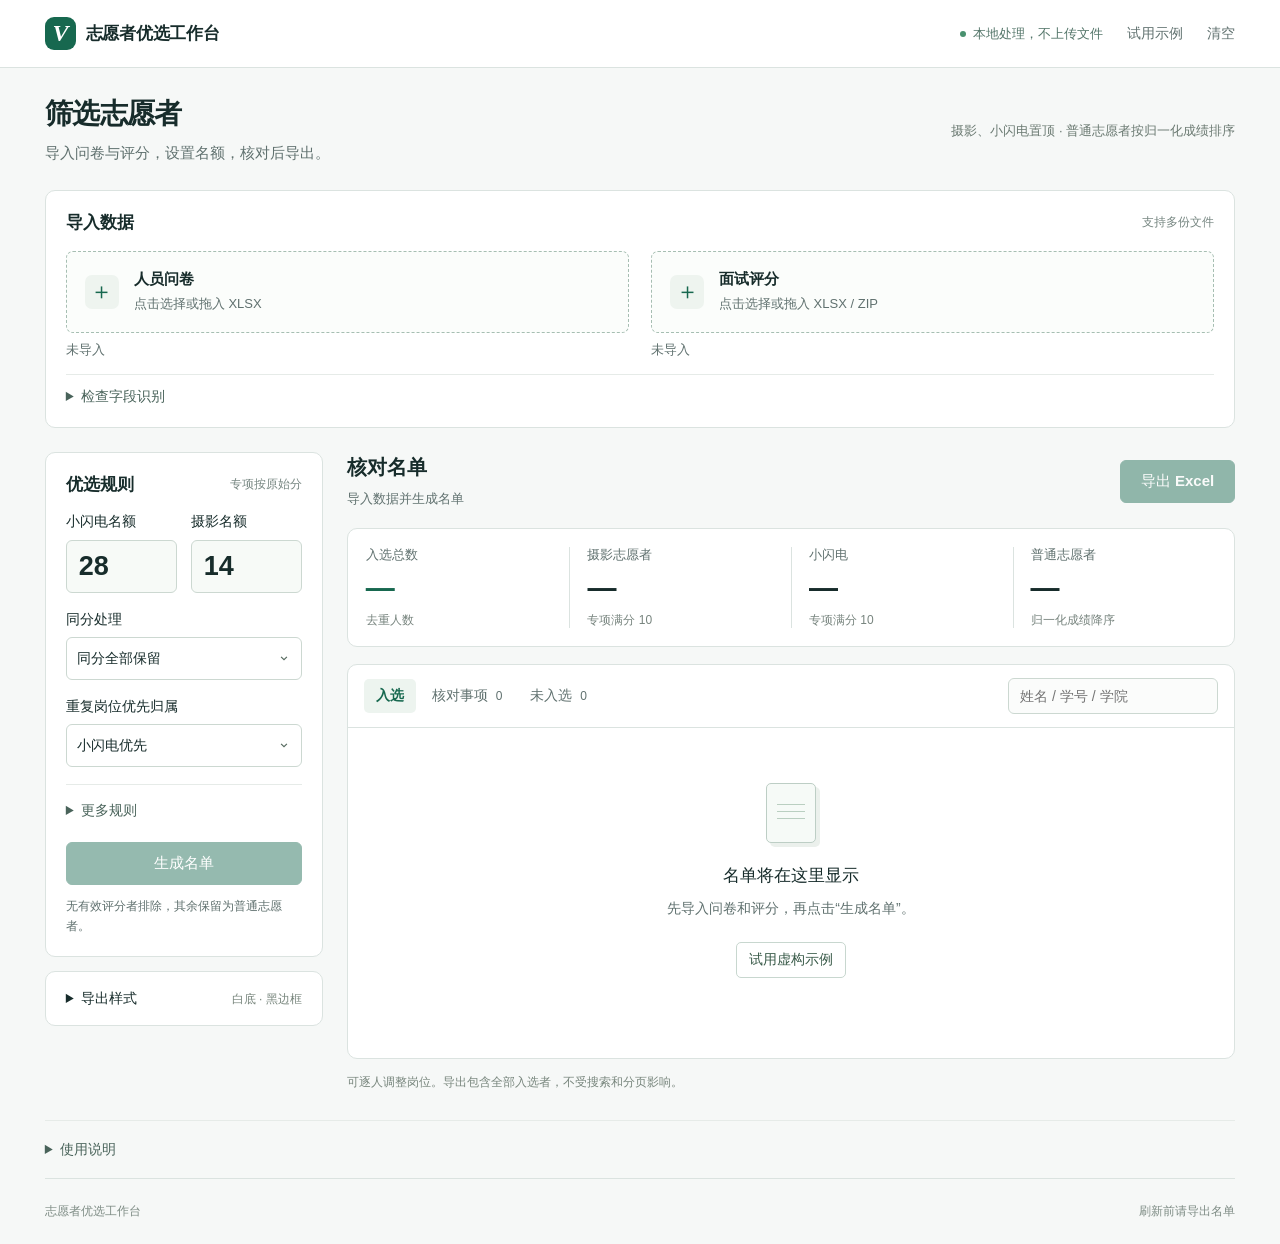
==== commit 0030b56f: "Rename the workspace to 志愿者优选工作台" ====
--- a/volunteer-selection-offline.html
+++ b/volunteer-selection-offline.html
@@ -1,6 +1,6 @@
 <!doctype html>
 <html lang="zh-CN">
-<head><meta charset="UTF-8"><meta name="viewport" content="width=device-width,initial-scale=1"><title>志愿者选人工作台</title><meta name="description" content="导入问卷和评分，设置名额，核对并导出志愿者名单。"><style>:root{--ink:#172c2b;--muted:#60716f;--line:#dbe3e0;--green:#17684f;--green-dark:#0d4e3a;--wash:#f3f7f5;--white:#fff;--amber:#8c5519;--shadow:0 3px 18px #18362c05;font-family:Inter,-apple-system,BlinkMacSystemFont,"PingFang SC","Microsoft YaHei",sans-serif;font-size:16px;color:var(--ink);background:#f6f8f7}*{box-sizing:border-box}body{margin:0}button,input,select{font:inherit}button,a,input,select,summary{-webkit-tap-highlight-color:transparent}button{cursor:pointer}button:disabled{cursor:not-allowed;opacity:.45}button:focus-visible,input:focus-visible,select:focus-visible,summary:focus-visible,a:focus-visible{outline:3px solid #88b8a6;outline-offset:3px}a{color:inherit;text-decoration:none}.topbar{height:80px;background:#fff;border-bottom:1px solid var(--line);display:flex;align-items:center;justify-content:space-between;padding:0 4vw}.brand{display:flex;align-items:center;gap:12px;font-weight:700;font-size:18px;letter-spacing:-.3px}.brand-icon{display:grid;place-items:center;width:34px;height:36px;background:var(--green);color:white;border-radius:9px;font-family:Georgia,serif;font-size:25px;font-style:italic}.top-actions{display:flex;align-items:center;gap:22px}.local-badge{display:flex;align-items:center;gap:7px;color:#54766a;font-size:14px}.local-badge span{height:6px;width:6px;border-radius:50%;background:#49916f}.text-button{border:0;background:transparent;color:var(--muted);padding:8px 0;font-size:14px}.text-button:hover{color:var(--green)}main{max-width:1660px;margin:auto;padding:40px 4vw 0}.intro{display:flex;justify-content:space-between;gap:24px;align-items:center;padding-bottom:36px}.eyebrow{color:var(--green);font-size:14px;font-weight:650;letter-spacing:2px;margin-bottom:14px}h1{font-size:clamp(27px,3vw,39px);font-weight:650;letter-spacing:-1.3px;line-height:1.3;margin:0 0 15px}p{line-height:1.7;margin:0}.intro p{color:var(--muted);font-size:16px}.intro-note{display:flex;gap:15px;align-items:center;background:#edf3ef;border:1px solid #dce8e0;padding:21px 23px;border-radius:12px;white-space:nowrap}.intro-note strong{display:block;font-size:15px;margin-bottom:7px}.intro-note span:not(.line-icon){color:var(--muted);font-size:13px}.line-icon{font-size:39px;color:var(--green);line-height:1}.workspace{display:grid;grid-template-columns:320px minmax(0,1fr);gap:28px;align-items:start}.setup{display:grid;gap:18px}.card{background:#fff;border:1px solid var(--line);border-radius:12px;box-shadow:var(--shadow);padding:22px}.section-title{display:flex;justify-content:space-between;align-items:center;gap:10px;margin-bottom:20px}h2{font-size:18px;font-weight:650;margin:0}.mini-label{font-size:12px;color:#768681}.dropzone{display:flex;align-items:center;justify-content:center;flex-direction:column;gap:9px;border:1px dashed #a6beb2;border-radius:8px;padding:21px 8px;background:#fbfdfb;cursor:pointer;transition:.15s}.dropzone:hover,.dropzone.dragover{border-color:var(--green);background:#edf6f0}.dropzone strong{font-size:15px}.dropzone>span:not(.upload-icon){font-size:12px;color:var(--muted);text-align:center}.upload-icon{color:var(--green);font-size:23px;line-height:25px}.dropzone input{position:absolute;width:1px;height:1px;overflow:hidden;opacity:0}.dropzone:focus-within{outline:3px solid #88b8a6;outline-offset:2px}.file-status{color:var(--muted);font-size:13px;line-height:1.6;margin:10px 0 18px;overflow-wrap:anywhere}.file-status.loaded{color:var(--green)}details{border-top:1px solid #e6ebe8;padding-top:15px;margin-top:17px}summary{font-size:14px;cursor:pointer;color:#49635a;line-height:1.5}details p{margin:12px 0}.quota-grid{display:grid;grid-template-columns:1fr 1fr;gap:15px}.quota-grid label{font-size:14px;font-weight:600}.quota-grid input{font-size:30px;font-weight:600;height:60px;padding:8px 13px;margin-top:10px;background:var(--wash)}.quota-grid label span{display:block;font-size:12px;color:var(--muted);font-weight:400;margin-top:7px}input,select{border:1px solid #ccd8d1;border-radius:6px;color:var(--ink);background:white;min-width:0}input[type=number]{width:100%;padding:10px}select{width:100%;padding:11px 30px 11px 10px;font-size:14px;line-height:1.5;appearance:none;background-image:url("data:image/svg+xml,%3Csvg xmlns='http://www.w3.org/2000/svg' width='14' height='14' viewBox='0 0 24 24' fill='none' stroke='%23576b60' stroke-width='2'%3E%3Cpath d='m7 10 5 5 5-5'/%3E%3C/svg%3E");background-repeat:no-repeat;background-position:right 10px center}.control-label{display:block;font-size:14px;margin:19px 0 8px}.checkbox-row{display:flex;align-items:flex-start;gap:8px;font-size:14px;line-height:1.6;margin-top:17px}.checkbox-row input{margin-top:4px;accent-color:var(--green);width:16px;height:16px;flex-shrink:0}.primary{display:inline-flex;align-items:center;justify-content:center;border:1px solid var(--green);background:var(--green);color:#fff;border-radius:7px;padding:12px 22px;font-size:15px;font-weight:600;white-space:nowrap;transition:background .15s}.primary:hover:not(:disabled){background:var(--green-dark)}.wide{width:100%;margin-top:24px}.small{font-size:13px}.muted{color:var(--muted)}.bottom-note{margin-top:10px;text-align:center;font-size:12px}.two-fields{display:grid;grid-template-columns:1fr 1fr;gap:14px;margin-top:17px}.two-fields label{font-size:13px}.two-fields input{margin-top:8px}.export-settings .small{margin-top:16px}.results{min-width:0}.result-heading{display:flex;align-items:center;justify-content:space-between;gap:20px;padding:4px 0 23px}.result-heading h2{font-size:22px;margin-bottom:9px}.result-heading p{color:var(--muted);font-size:14px}.stats{display:grid;grid-template-columns:repeat(4,1fr);border:1px solid var(--line);border-radius:12px;background:#fff;box-shadow:var(--shadow);margin-bottom:22px;overflow:hidden}.stats>div{padding:22px 20px;position:relative}.stats>div+div:before{content:"";position:absolute;left:0;top:24px;bottom:24px;border-left:1px solid var(--line)}.stats span{display:block;color:var(--muted);font-size:14px;white-space:nowrap}.stats strong{display:block;font-size:36px;font-weight:600;letter-spacing:-1px;margin:15px 0 10px;font-variant-numeric:tabular-nums}.stats>div:first-child strong{color:var(--green)}.stats small{font-size:12px;color:#77847e}.preview{padding:0;overflow:hidden}.preview-toolbar{display:flex;justify-content:space-between;align-items:center;gap:12px;padding:18px 20px;border-bottom:1px solid var(--line);flex-wrap:wrap}.tabs{display:flex;gap:3px}.tabs button{background:transparent;border:0;padding:9px 12px;font-size:14px;color:var(--muted);border-radius:6px;white-space:nowrap}.tabs button.active{background:#edf4ef;color:var(--green);font-weight:600}.tabs span{font-size:12px;margin-left:4px}.preview-toolbar input{font-size:14px;width:235px;padding:10px 12px;background:#fbfcfb}.empty{text-align:center;padding:92px 20px 105px;min-height:440px}.empty h3{font-size:20px;font-weight:600;margin:22px 0 12px}.empty p{color:var(--muted);font-size:14px;line-height:1.9}.empty-sheet{width:68px;height:80px;border:1px solid #bdcec5;border-radius:6px;margin:auto;padding:18px 13px;transform:rotate(-5deg);background:#f6faf7;box-shadow:5px 6px 0 #eaf0eb}.empty-sheet i{height:1px;display:block;background:#bacfc1;margin:7px 0}.secondary{background:white;border:1px solid #c8d7cf;border-radius:6px;padding:9px 13px;color:#385a48;font-size:14px}.secondary:hover:not(:disabled){background:#f3f7f4}.empty .secondary{margin-top:25px}.workflow-note{display:flex;gap:20px;padding:23px 6px;line-height:1.7;font-size:13px;color:var(--muted)}.workflow-note strong{color:#486156;white-space:nowrap;font-weight:500}.help{padding:18px 0;margin-top:2px}.help p{font-size:14px;color:var(--muted)}footer{display:flex;justify-content:space-between;gap:15px;font-size:12px;color:#7e8c85;padding:35px 0 28px;margin-top:28px;border-top:1px solid var(--line)}.notice{padding:13px 16px;margin-bottom:18px;border:1px solid #c5dbc9;background:#f2f8f2;border-radius:8px;line-height:1.7;font-size:14px;white-space:pre-line;overflow-wrap:anywhere}.notice.error{background:#fff4f0;border-color:#efcbbf;color:#9e3e2b}.selection-notes{padding:13px 17px;margin:-4px 0 19px;border-left:3px solid #b98b49;background:#fcf8ef;border-radius:0 6px 6px 0;font-size:14px;line-height:1.8;color:#7a592a}.table-wrap{max-height:680px;overflow:auto}#roster{border-collapse:separate;border-spacing:0;width:100%;min-width:900px;background:white;font-size:14px}#roster th{position:sticky;top:0;z-index:1;background:#fff;text-align:left;font-weight:500;color:#33483e;padding:14px 13px;border-bottom:1px solid #000;border-right:1px solid #000;white-space:nowrap}#roster th:last-child{border-right:0}#roster th small{font-weight:400;display:block;color:var(--muted);font-size:12px;margin-top:4px}#roster td{border-bottom:1px solid #000;border-right:1px solid #000;vertical-align:top;padding:13px;line-height:1.65;background:white}#roster td:last-child{border-right:0}#roster tbody tr:last-child td{border-bottom:0}#roster td.num{text-align:right;font-variant-numeric:tabular-nums;min-width:62px}#roster td:first-child{min-width:156px}#roster td:nth-child(2){min-width:120px;max-width:190px;overflow-wrap:anywhere}#roster td:last-child{min-width:220px;max-width:310px}.person-name{font-weight:600}.person-id{display:block;font-size:12px;color:var(--muted);font-variant-numeric:tabular-nums;white-space:nowrap}.role-chip{display:inline-block;font-size:12px;padding:2px 8px;border-radius:4px;background:#edf4ef;color:#32664c;white-space:nowrap}.role-chip.photo{background:#eff1fc;color:#59649a}.role-chip.ordinary{background:#f1f3f2;color:#5e6e65}.role-chip.excluded{background:#f9f1e7;color:#8d6334}.edit-role{min-width:135px;margin-top:8px;font-size:12px;padding:7px 26px 7px 7px}.row-note{font-size:12px;color:#82632f;line-height:1.7;overflow-wrap:anywhere}.row-note.neutral{color:#627367}.accept-match{font-size:12px;margin-top:8px}.pagination{padding:16px 20px;display:flex;align-items:center;justify-content:space-between;gap:16px;border-top:1px solid var(--line);font-size:13px;color:var(--muted)}.pagination>div{display:flex;gap:10px}.sheet-mapping{margin:12px 0;border:1px solid var(--line);border-radius:6px;padding:12px}.sheet-mapping .sheet-label{display:flex;gap:8px;align-items:flex-start;font-size:12px;overflow-wrap:anywhere}.sheet-mapping .sheet-label input{accent-color:var(--green)}.sheet-mapping label:not(.sheet-label){display:block;font-size:12px;margin-top:10px;color:var(--muted)}.sheet-mapping select{margin-top:5px;font-size:12px;padding:8px 24px 8px 8px}.busy{position:fixed;inset:0;z-index:10;background:#18352b38;backdrop-filter:blur(3px);display:grid;place-items:center}.busy-card{background:#fff;border-radius:14px;padding:35px 45px;display:flex;align-items:center;flex-direction:column;gap:17px;box-shadow:0 10px 80px #102e2730}.busy-card strong{font-size:17px}.busy-card span{font-size:13px;color:var(--muted)}.spinner{width:30px;height:30px;border:3px solid #dce7e0;border-top-color:var(--green);border-radius:50%;animation:spin .7s linear infinite}@keyframes spin{to{transform:rotate(360deg)}}[hidden]{display:none!important}@media(min-width:1500px){.workspace{grid-template-columns:340px minmax(0,1fr)}}@media(max-width:1150px){main{padding:28px 24px 0}.workspace{grid-template-columns:290px minmax(0,1fr);gap:20px}.stats>div{padding:20px 13px}.stats strong{font-size:31px}.intro-note{display:none}.workflow-note{flex-direction:column;gap:8px}.topbar{padding:0 24px}}@media(max-width:850px){.workspace{grid-template-columns:1fr}.setup{grid-template-columns:1fr 1fr;align-items:start}.setup .export-settings{grid-column:1/-1}.export-settings{display:none}.topbar{height:68px}.top-actions{gap:15px}.local-badge{display:none}.intro{padding-bottom:28px}.result-heading{margin-top:10px}.results{margin-bottom:15px}}@media(max-width:560px){main{padding:25px 16px 0}.topbar{padding:0 16px}.brand{font-size:16px;gap:9px}.brand-icon{width:29px;height:31px;font-size:22px}.top-actions{gap:12px}.text-button{font-size:12px}.intro h1{font-size:27px;letter-spacing:-.8px}.intro p{font-size:14px}.desktop-break{display:none}.setup{grid-template-columns:1fr}.card{padding:20px}.preview{padding:0}.stats{grid-template-columns:1fr 1fr}.stats>div:nth-child(3),.stats>div:nth-child(4){border-top:1px solid var(--line)}.stats>div:nth-child(3):before{display:none}.stats>div{padding:18px}.stats strong{margin:10px 0 8px}.result-heading{align-items:flex-start}.result-heading h2{font-size:20px}.result-heading p{font-size:12px}.primary{padding:11px 16px}.preview-toolbar{padding:14px}.preview-toolbar input{width:100%}.tabs{width:100%;justify-content:space-between}.tabs button{padding:8px;font-size:13px}.empty{padding:65px 20px;min-height:360px}footer{display:block;line-height:1.9}footer span{display:block}.pagination{padding:14px;gap:8px}.pagination .secondary{padding:8px;font-size:12px}.help summary{font-size:13px}}
+<head><meta charset="UTF-8"><meta name="viewport" content="width=device-width,initial-scale=1"><title>志愿者优选工作台</title><meta name="description" content="导入问卷和评分，设置名额，核对并导出志愿者名单。"><style>:root{--ink:#172c2b;--muted:#60716f;--line:#dbe3e0;--green:#17684f;--green-dark:#0d4e3a;--wash:#f3f7f5;--white:#fff;--amber:#8c5519;--shadow:0 3px 18px #18362c05;font-family:Inter,-apple-system,BlinkMacSystemFont,"PingFang SC","Microsoft YaHei",sans-serif;font-size:16px;color:var(--ink);background:#f6f8f7}*{box-sizing:border-box}body{margin:0}button,input,select{font:inherit}button,a,input,select,summary{-webkit-tap-highlight-color:transparent}button{cursor:pointer}button:disabled{cursor:not-allowed;opacity:.45}button:focus-visible,input:focus-visible,select:focus-visible,summary:focus-visible,a:focus-visible{outline:3px solid #88b8a6;outline-offset:3px}a{color:inherit;text-decoration:none}.topbar{height:80px;background:#fff;border-bottom:1px solid var(--line);display:flex;align-items:center;justify-content:space-between;padding:0 4vw}.brand{display:flex;align-items:center;gap:12px;font-weight:700;font-size:18px;letter-spacing:-.3px}.brand-icon{display:grid;place-items:center;width:34px;height:36px;background:var(--green);color:white;border-radius:9px;font-family:Georgia,serif;font-size:25px;font-style:italic}.top-actions{display:flex;align-items:center;gap:22px}.local-badge{display:flex;align-items:center;gap:7px;color:#54766a;font-size:14px}.local-badge span{height:6px;width:6px;border-radius:50%;background:#49916f}.text-button{border:0;background:transparent;color:var(--muted);padding:8px 0;font-size:14px}.text-button:hover{color:var(--green)}main{max-width:1660px;margin:auto;padding:40px 4vw 0}.intro{display:flex;justify-content:space-between;gap:24px;align-items:center;padding-bottom:36px}.eyebrow{color:var(--green);font-size:14px;font-weight:650;letter-spacing:2px;margin-bottom:14px}h1{font-size:clamp(27px,3vw,39px);font-weight:650;letter-spacing:-1.3px;line-height:1.3;margin:0 0 15px}p{line-height:1.7;margin:0}.intro p{color:var(--muted);font-size:16px}.intro-note{display:flex;gap:15px;align-items:center;background:#edf3ef;border:1px solid #dce8e0;padding:21px 23px;border-radius:12px;white-space:nowrap}.intro-note strong{display:block;font-size:15px;margin-bottom:7px}.intro-note span:not(.line-icon){color:var(--muted);font-size:13px}.line-icon{font-size:39px;color:var(--green);line-height:1}.workspace{display:grid;grid-template-columns:320px minmax(0,1fr);gap:28px;align-items:start}.setup{display:grid;gap:18px}.card{background:#fff;border:1px solid var(--line);border-radius:12px;box-shadow:var(--shadow);padding:22px}.section-title{display:flex;justify-content:space-between;align-items:center;gap:10px;margin-bottom:20px}h2{font-size:18px;font-weight:650;margin:0}.mini-label{font-size:12px;color:#768681}.dropzone{display:flex;align-items:center;justify-content:center;flex-direction:column;gap:9px;border:1px dashed #a6beb2;border-radius:8px;padding:21px 8px;background:#fbfdfb;cursor:pointer;transition:.15s}.dropzone:hover,.dropzone.dragover{border-color:var(--green);background:#edf6f0}.dropzone strong{font-size:15px}.dropzone>span:not(.upload-icon){font-size:12px;color:var(--muted);text-align:center}.upload-icon{color:var(--green);font-size:23px;line-height:25px}.dropzone input{position:absolute;width:1px;height:1px;overflow:hidden;opacity:0}.dropzone:focus-within{outline:3px solid #88b8a6;outline-offset:2px}.file-status{color:var(--muted);font-size:13px;line-height:1.6;margin:10px 0 18px;overflow-wrap:anywhere}.file-status.loaded{color:var(--green)}details{border-top:1px solid #e6ebe8;padding-top:15px;margin-top:17px}summary{font-size:14px;cursor:pointer;color:#49635a;line-height:1.5}details p{margin:12px 0}.quota-grid{display:grid;grid-template-columns:1fr 1fr;gap:15px}.quota-grid label{font-size:14px;font-weight:600}.quota-grid input{font-size:30px;font-weight:600;height:60px;padding:8px 13px;margin-top:10px;background:var(--wash)}.quota-grid label span{display:block;font-size:12px;color:var(--muted);font-weight:400;margin-top:7px}input,select{border:1px solid #ccd8d1;border-radius:6px;color:var(--ink);background:white;min-width:0}input[type=number]{width:100%;padding:10px}select{width:100%;padding:11px 30px 11px 10px;font-size:14px;line-height:1.5;appearance:none;background-image:url("data:image/svg+xml,%3Csvg xmlns='http://www.w3.org/2000/svg' width='14' height='14' viewBox='0 0 24 24' fill='none' stroke='%23576b60' stroke-width='2'%3E%3Cpath d='m7 10 5 5 5-5'/%3E%3C/svg%3E");background-repeat:no-repeat;background-position:right 10px center}.control-label{display:block;font-size:14px;margin:19px 0 8px}.checkbox-row{display:flex;align-items:flex-start;gap:8px;font-size:14px;line-height:1.6;margin-top:17px}.checkbox-row input{margin-top:4px;accent-color:var(--green);width:16px;height:16px;flex-shrink:0}.primary{display:inline-flex;align-items:center;justify-content:center;border:1px solid var(--green);background:var(--green);color:#fff;border-radius:7px;padding:12px 22px;font-size:15px;font-weight:600;white-space:nowrap;transition:background .15s}.primary:hover:not(:disabled){background:var(--green-dark)}.wide{width:100%;margin-top:24px}.small{font-size:13px}.muted{color:var(--muted)}.bottom-note{margin-top:10px;text-align:center;font-size:12px}.two-fields{display:grid;grid-template-columns:1fr 1fr;gap:14px;margin-top:17px}.two-fields label{font-size:13px}.two-fields input{margin-top:8px}.export-settings .small{margin-top:16px}.results{min-width:0}.result-heading{display:flex;align-items:center;justify-content:space-between;gap:20px;padding:4px 0 23px}.result-heading h2{font-size:22px;margin-bottom:9px}.result-heading p{color:var(--muted);font-size:14px}.stats{display:grid;grid-template-columns:repeat(4,1fr);border:1px solid var(--line);border-radius:12px;background:#fff;box-shadow:var(--shadow);margin-bottom:22px;overflow:hidden}.stats>div{padding:22px 20px;position:relative}.stats>div+div:before{content:"";position:absolute;left:0;top:24px;bottom:24px;border-left:1px solid var(--line)}.stats span{display:block;color:var(--muted);font-size:14px;white-space:nowrap}.stats strong{display:block;font-size:36px;font-weight:600;letter-spacing:-1px;margin:15px 0 10px;font-variant-numeric:tabular-nums}.stats>div:first-child strong{color:var(--green)}.stats small{font-size:12px;color:#77847e}.preview{padding:0;overflow:hidden}.preview-toolbar{display:flex;justify-content:space-between;align-items:center;gap:12px;padding:18px 20px;border-bottom:1px solid var(--line);flex-wrap:wrap}.tabs{display:flex;gap:3px}.tabs button{background:transparent;border:0;padding:9px 12px;font-size:14px;color:var(--muted);border-radius:6px;white-space:nowrap}.tabs button.active{background:#edf4ef;color:var(--green);font-weight:600}.tabs span{font-size:12px;margin-left:4px}.preview-toolbar input{font-size:14px;width:235px;padding:10px 12px;background:#fbfcfb}.empty{text-align:center;padding:92px 20px 105px;min-height:440px}.empty h3{font-size:20px;font-weight:600;margin:22px 0 12px}.empty p{color:var(--muted);font-size:14px;line-height:1.9}.empty-sheet{width:68px;height:80px;border:1px solid #bdcec5;border-radius:6px;margin:auto;padding:18px 13px;transform:rotate(-5deg);background:#f6faf7;box-shadow:5px 6px 0 #eaf0eb}.empty-sheet i{height:1px;display:block;background:#bacfc1;margin:7px 0}.secondary{background:white;border:1px solid #c8d7cf;border-radius:6px;padding:9px 13px;color:#385a48;font-size:14px}.secondary:hover:not(:disabled){background:#f3f7f4}.empty .secondary{margin-top:25px}.workflow-note{display:flex;gap:20px;padding:23px 6px;line-height:1.7;font-size:13px;color:var(--muted)}.workflow-note strong{color:#486156;white-space:nowrap;font-weight:500}.help{padding:18px 0;margin-top:2px}.help p{font-size:14px;color:var(--muted)}footer{display:flex;justify-content:space-between;gap:15px;font-size:12px;color:#7e8c85;padding:35px 0 28px;margin-top:28px;border-top:1px solid var(--line)}.notice{padding:13px 16px;margin-bottom:18px;border:1px solid #c5dbc9;background:#f2f8f2;border-radius:8px;line-height:1.7;font-size:14px;white-space:pre-line;overflow-wrap:anywhere}.notice.error{background:#fff4f0;border-color:#efcbbf;color:#9e3e2b}.selection-notes{padding:13px 17px;margin:-4px 0 19px;border-left:3px solid #b98b49;background:#fcf8ef;border-radius:0 6px 6px 0;font-size:14px;line-height:1.8;color:#7a592a}.table-wrap{max-height:680px;overflow:auto}#roster{border-collapse:separate;border-spacing:0;width:100%;min-width:900px;background:white;font-size:14px}#roster th{position:sticky;top:0;z-index:1;background:#fff;text-align:left;font-weight:500;color:#33483e;padding:14px 13px;border-bottom:1px solid #000;border-right:1px solid #000;white-space:nowrap}#roster th:last-child{border-right:0}#roster th small{font-weight:400;display:block;color:var(--muted);font-size:12px;margin-top:4px}#roster td{border-bottom:1px solid #000;border-right:1px solid #000;vertical-align:top;padding:13px;line-height:1.65;background:white}#roster td:last-child{border-right:0}#roster tbody tr:last-child td{border-bottom:0}#roster td.num{text-align:right;font-variant-numeric:tabular-nums;min-width:62px}#roster td:first-child{min-width:156px}#roster td:nth-child(2){min-width:120px;max-width:190px;overflow-wrap:anywhere}#roster td:last-child{min-width:220px;max-width:310px}.person-name{font-weight:600}.person-id{display:block;font-size:12px;color:var(--muted);font-variant-numeric:tabular-nums;white-space:nowrap}.role-chip{display:inline-block;font-size:12px;padding:2px 8px;border-radius:4px;background:#edf4ef;color:#32664c;white-space:nowrap}.role-chip.photo{background:#eff1fc;color:#59649a}.role-chip.ordinary{background:#f1f3f2;color:#5e6e65}.role-chip.excluded{background:#f9f1e7;color:#8d6334}.edit-role{min-width:135px;margin-top:8px;font-size:12px;padding:7px 26px 7px 7px}.row-note{font-size:12px;color:#82632f;line-height:1.7;overflow-wrap:anywhere}.row-note.neutral{color:#627367}.accept-match{font-size:12px;margin-top:8px}.pagination{padding:16px 20px;display:flex;align-items:center;justify-content:space-between;gap:16px;border-top:1px solid var(--line);font-size:13px;color:var(--muted)}.pagination>div{display:flex;gap:10px}.sheet-mapping{margin:12px 0;border:1px solid var(--line);border-radius:6px;padding:12px}.sheet-mapping .sheet-label{display:flex;gap:8px;align-items:flex-start;font-size:12px;overflow-wrap:anywhere}.sheet-mapping .sheet-label input{accent-color:var(--green)}.sheet-mapping label:not(.sheet-label){display:block;font-size:12px;margin-top:10px;color:var(--muted)}.sheet-mapping select{margin-top:5px;font-size:12px;padding:8px 24px 8px 8px}.busy{position:fixed;inset:0;z-index:10;background:#18352b38;backdrop-filter:blur(3px);display:grid;place-items:center}.busy-card{background:#fff;border-radius:14px;padding:35px 45px;display:flex;align-items:center;flex-direction:column;gap:17px;box-shadow:0 10px 80px #102e2730}.busy-card strong{font-size:17px}.busy-card span{font-size:13px;color:var(--muted)}.spinner{width:30px;height:30px;border:3px solid #dce7e0;border-top-color:var(--green);border-radius:50%;animation:spin .7s linear infinite}@keyframes spin{to{transform:rotate(360deg)}}[hidden]{display:none!important}@media(min-width:1500px){.workspace{grid-template-columns:340px minmax(0,1fr)}}@media(max-width:1150px){main{padding:28px 24px 0}.workspace{grid-template-columns:290px minmax(0,1fr);gap:20px}.stats>div{padding:20px 13px}.stats strong{font-size:31px}.intro-note{display:none}.workflow-note{flex-direction:column;gap:8px}.topbar{padding:0 24px}}@media(max-width:850px){.workspace{grid-template-columns:1fr}.setup{grid-template-columns:1fr 1fr;align-items:start}.setup .export-settings{grid-column:1/-1}.export-settings{display:none}.topbar{height:68px}.top-actions{gap:15px}.local-badge{display:none}.intro{padding-bottom:28px}.result-heading{margin-top:10px}.results{margin-bottom:15px}}@media(max-width:560px){main{padding:25px 16px 0}.topbar{padding:0 16px}.brand{font-size:16px;gap:9px}.brand-icon{width:29px;height:31px;font-size:22px}.top-actions{gap:12px}.text-button{font-size:12px}.intro h1{font-size:27px;letter-spacing:-.8px}.intro p{font-size:14px}.desktop-break{display:none}.setup{grid-template-columns:1fr}.card{padding:20px}.preview{padding:0}.stats{grid-template-columns:1fr 1fr}.stats>div:nth-child(3),.stats>div:nth-child(4){border-top:1px solid var(--line)}.stats>div:nth-child(3):before{display:none}.stats>div{padding:18px}.stats strong{margin:10px 0 8px}.result-heading{align-items:flex-start}.result-heading h2{font-size:20px}.result-heading p{font-size:12px}.primary{padding:11px 16px}.preview-toolbar{padding:14px}.preview-toolbar input{width:100%}.tabs{width:100%;justify-content:space-between}.tabs button{padding:8px;font-size:13px}.empty{padding:65px 20px;min-height:360px}footer{display:block;line-height:1.9}footer span{display:block}.pagination{padding:14px;gap:8px}.pagination .secondary{padding:8px;font-size:12px}.help summary{font-size:13px}}
 
 /* Compact workflow layout: import first, rules beside the roster. */
 .topbar{height:68px;padding:0 3.5vw}.brand{font-size:17px;gap:10px}.brand-icon{width:31px;height:33px;font-size:24px}.top-actions{gap:24px}.local-badge{font-size:13px}main{max-width:1600px;padding:28px 3.5vw 0}.intro{padding-bottom:0;margin-bottom:24px;gap:25px}.intro h1{font-size:28px;letter-spacing:-.6px;margin:0 0 8px;font-weight:650}.intro p{font-size:15px}.intro-label{font-size:13px;color:#6b7a72}.card{padding:20px;border-radius:10px;box-shadow:none}h2{font-size:17px}.section-title{margin-bottom:17px}.intake{margin-bottom:24px}.import-grid{display:grid;grid-template-columns:1fr 1fr;gap:22px}.dropzone{flex-direction:row;justify-content:flex-start;gap:15px;min-height:82px;padding:14px 18px;border-radius:7px}.upload-icon{display:grid;place-items:center;flex-shrink:0;width:34px;height:34px;border-radius:7px;background:#eef4ef;line-height:1;font-size:23px}.dropzone>.upload-copy{display:flex;flex-direction:column;gap:6px;text-align:left}.upload-copy strong{font-size:15px;font-weight:600;color:var(--ink)}.upload-copy>span{font-size:13px;color:var(--muted)}.file-status{margin:7px 0 0;line-height:1.6}#mapping-details{margin-top:13px;padding-top:11px}#mapping-panel{display:grid;grid-template-columns:repeat(3,minmax(0,1fr));gap:12px;max-height:480px;overflow:auto}.sheet-mapping{margin:0;min-width:0}.sheet-mapping .sheet-label,.sheet-mapping label:not(.sheet-label),.sheet-mapping select{font-size:13px}
@@ -16,7 +16,7 @@
 .dropzone>span.upload-copy{text-align:left;align-items:flex-start}
 </style></head>
 <body>
-<header class="topbar"><a href="#" class="brand"><span class="brand-icon">V</span>志愿者选人工作台</a><div class="top-actions"><span class="local-badge"><span></span>本地处理，不上传文件</span><button id="demo" class="text-button">试用示例</button><button id="reset" class="text-button">清空</button></div></header>
+<header class="topbar"><a href="#" class="brand"><span class="brand-icon">V</span>志愿者优选工作台</a><div class="top-actions"><span class="local-badge"><span></span>本地处理，不上传文件</span><button id="demo" class="text-button">试用示例</button><button id="reset" class="text-button">清空</button></div></header>
 <main>
 <section class="intro"><div><h1>筛选志愿者</h1><p>导入问卷与评分，设置名额，核对后导出。</p></div><span class="intro-label">摄影、小闪电置顶 · 普通志愿者按归一化成绩排序</span></section>
 <section class="card intake" aria-labelledby="import-title">
@@ -30,7 +30,7 @@
 <div class="workspace">
 <aside class="setup">
   <section class="card rules" aria-labelledby="rules-title">
-    <div class="section-title"><h2 id="rules-title">选人规则</h2><span class="mini-label">专项按原始分</span></div>
+    <div class="section-title"><h2 id="rules-title">优选规则</h2><span class="mini-label">专项按原始分</span></div>
     <div class="quota-grid"><label>小闪电名额<input id="lightning-quota" type="number" min="0" max="10000" step="1" value="28"></label><label>摄影名额<input id="photo-quota" type="number" min="0" max="10000" step="1" value="14"></label></div>
     <label class="control-label" for="ties">同分处理</label><select id="ties"><option value="all">同分全部保留</option><option value="strict">严格按名额选取</option></select>
     <label class="control-label" for="priority">重复岗位优先归属</label><select id="priority"><option value="lightning">小闪电优先</option><option value="photo">摄影优先</option></select>
@@ -63,7 +63,7 @@
 </section>
 </div>
 <details class="help"><summary>使用说明</summary><div class="help-grid"><div><h3>文件格式</h3><p>支持 XLSX 和包含 XLSX 的 ZIP。旧版 XLS、加密文件请先另存为未加密 XLSX。普通面试使用归一化成绩，专项使用10分原始得分。</p></div><div><h3>评分核对</h3><p>姓名相同、学号不同需手动确认。完整分项与总分冲突时采用分项之和，并显示提示。归一化成绩直接读取评分表，不重新计算；缺失时标注并排后。未缓存的公式不直接执行。</p></div><div><h3>本地处理</h3><p>文件不上传、不保存到云端。刷新或关闭页面会清空数据和调整，请及时导出；离线版无需联网。</p></div></div></details>
-<footer>志愿者选人工作台<span>刷新前请导出名单</span></footer>
+<footer>志愿者优选工作台<span>刷新前请导出名单</span></footer>
 </main>
 <div id="busy" class="busy" hidden><div class="busy-card"><div class="spinner"></div><strong id="busy-text">正在读取文件</strong><span>文件仅在本机处理</span></div></div>
 <script>/*!
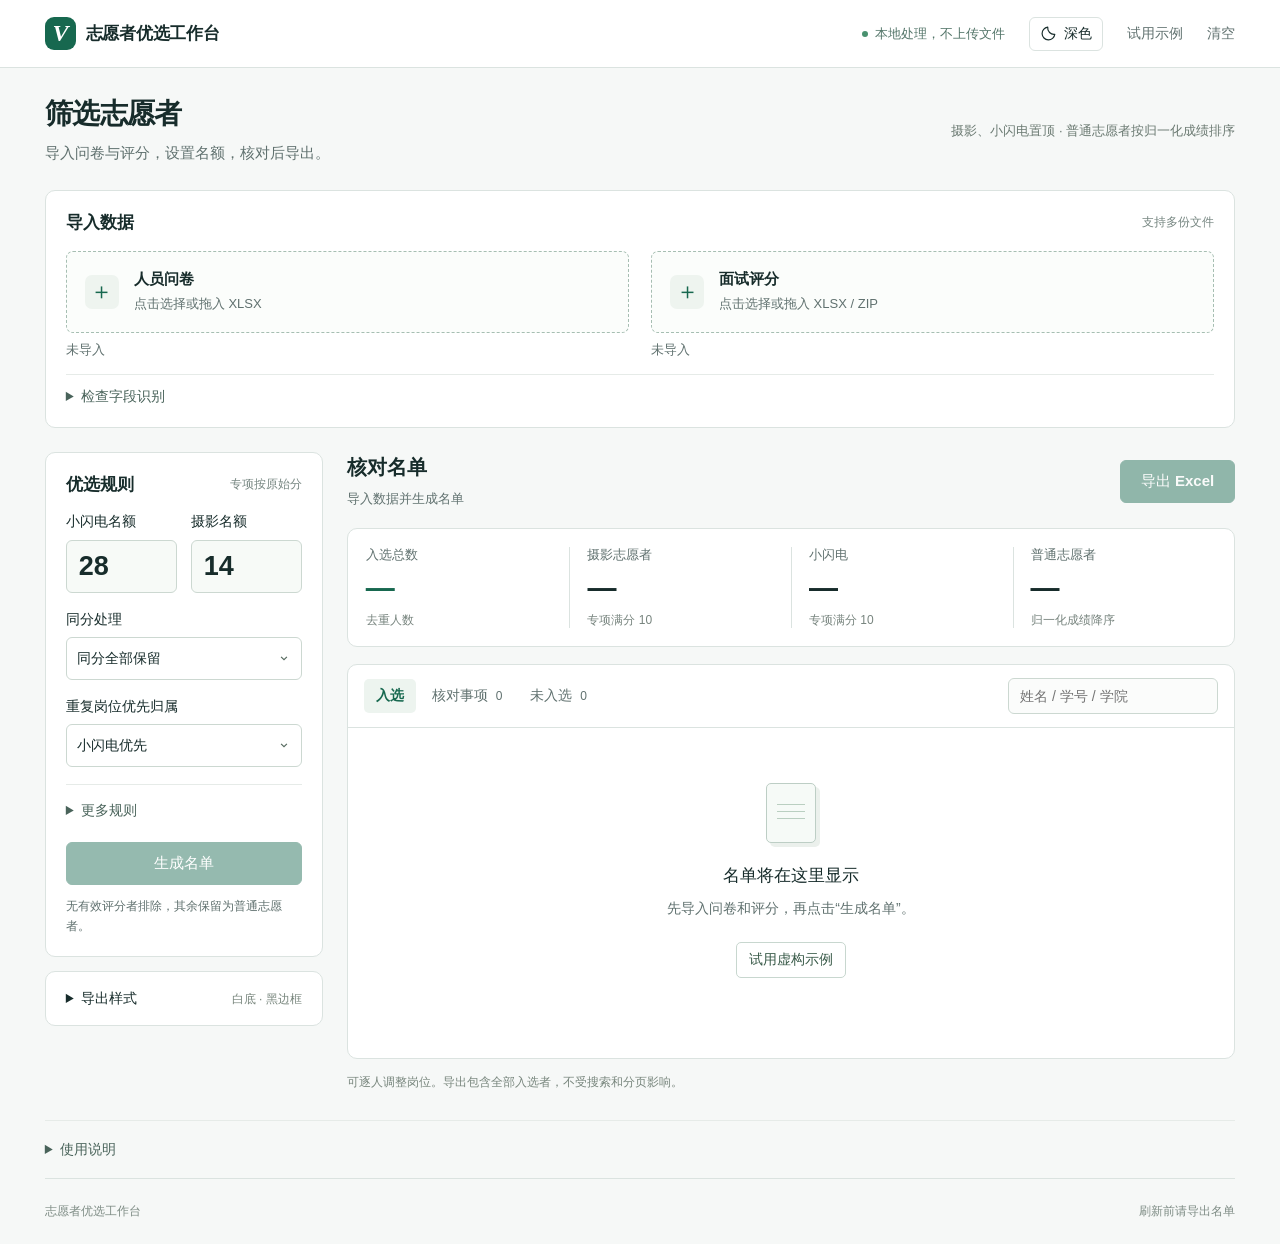
==== commit 08eb3021: "Add persistent dark mode with system theme support" ====
--- a/volunteer-selection-offline.html
+++ b/volunteer-selection-offline.html
@@ -1,6 +1,38 @@
 <!doctype html>
 <html lang="zh-CN">
-<head><meta charset="UTF-8"><meta name="viewport" content="width=device-width,initial-scale=1"><title>志愿者优选工作台</title><meta name="description" content="导入问卷和评分，设置名额，核对并导出志愿者名单。"><style>:root{--ink:#172c2b;--muted:#60716f;--line:#dbe3e0;--green:#17684f;--green-dark:#0d4e3a;--wash:#f3f7f5;--white:#fff;--amber:#8c5519;--shadow:0 3px 18px #18362c05;font-family:Inter,-apple-system,BlinkMacSystemFont,"PingFang SC","Microsoft YaHei",sans-serif;font-size:16px;color:var(--ink);background:#f6f8f7}*{box-sizing:border-box}body{margin:0}button,input,select{font:inherit}button,a,input,select,summary{-webkit-tap-highlight-color:transparent}button{cursor:pointer}button:disabled{cursor:not-allowed;opacity:.45}button:focus-visible,input:focus-visible,select:focus-visible,summary:focus-visible,a:focus-visible{outline:3px solid #88b8a6;outline-offset:3px}a{color:inherit;text-decoration:none}.topbar{height:80px;background:#fff;border-bottom:1px solid var(--line);display:flex;align-items:center;justify-content:space-between;padding:0 4vw}.brand{display:flex;align-items:center;gap:12px;font-weight:700;font-size:18px;letter-spacing:-.3px}.brand-icon{display:grid;place-items:center;width:34px;height:36px;background:var(--green);color:white;border-radius:9px;font-family:Georgia,serif;font-size:25px;font-style:italic}.top-actions{display:flex;align-items:center;gap:22px}.local-badge{display:flex;align-items:center;gap:7px;color:#54766a;font-size:14px}.local-badge span{height:6px;width:6px;border-radius:50%;background:#49916f}.text-button{border:0;background:transparent;color:var(--muted);padding:8px 0;font-size:14px}.text-button:hover{color:var(--green)}main{max-width:1660px;margin:auto;padding:40px 4vw 0}.intro{display:flex;justify-content:space-between;gap:24px;align-items:center;padding-bottom:36px}.eyebrow{color:var(--green);font-size:14px;font-weight:650;letter-spacing:2px;margin-bottom:14px}h1{font-size:clamp(27px,3vw,39px);font-weight:650;letter-spacing:-1.3px;line-height:1.3;margin:0 0 15px}p{line-height:1.7;margin:0}.intro p{color:var(--muted);font-size:16px}.intro-note{display:flex;gap:15px;align-items:center;background:#edf3ef;border:1px solid #dce8e0;padding:21px 23px;border-radius:12px;white-space:nowrap}.intro-note strong{display:block;font-size:15px;margin-bottom:7px}.intro-note span:not(.line-icon){color:var(--muted);font-size:13px}.line-icon{font-size:39px;color:var(--green);line-height:1}.workspace{display:grid;grid-template-columns:320px minmax(0,1fr);gap:28px;align-items:start}.setup{display:grid;gap:18px}.card{background:#fff;border:1px solid var(--line);border-radius:12px;box-shadow:var(--shadow);padding:22px}.section-title{display:flex;justify-content:space-between;align-items:center;gap:10px;margin-bottom:20px}h2{font-size:18px;font-weight:650;margin:0}.mini-label{font-size:12px;color:#768681}.dropzone{display:flex;align-items:center;justify-content:center;flex-direction:column;gap:9px;border:1px dashed #a6beb2;border-radius:8px;padding:21px 8px;background:#fbfdfb;cursor:pointer;transition:.15s}.dropzone:hover,.dropzone.dragover{border-color:var(--green);background:#edf6f0}.dropzone strong{font-size:15px}.dropzone>span:not(.upload-icon){font-size:12px;color:var(--muted);text-align:center}.upload-icon{color:var(--green);font-size:23px;line-height:25px}.dropzone input{position:absolute;width:1px;height:1px;overflow:hidden;opacity:0}.dropzone:focus-within{outline:3px solid #88b8a6;outline-offset:2px}.file-status{color:var(--muted);font-size:13px;line-height:1.6;margin:10px 0 18px;overflow-wrap:anywhere}.file-status.loaded{color:var(--green)}details{border-top:1px solid #e6ebe8;padding-top:15px;margin-top:17px}summary{font-size:14px;cursor:pointer;color:#49635a;line-height:1.5}details p{margin:12px 0}.quota-grid{display:grid;grid-template-columns:1fr 1fr;gap:15px}.quota-grid label{font-size:14px;font-weight:600}.quota-grid input{font-size:30px;font-weight:600;height:60px;padding:8px 13px;margin-top:10px;background:var(--wash)}.quota-grid label span{display:block;font-size:12px;color:var(--muted);font-weight:400;margin-top:7px}input,select{border:1px solid #ccd8d1;border-radius:6px;color:var(--ink);background:white;min-width:0}input[type=number]{width:100%;padding:10px}select{width:100%;padding:11px 30px 11px 10px;font-size:14px;line-height:1.5;appearance:none;background-image:url("data:image/svg+xml,%3Csvg xmlns='http://www.w3.org/2000/svg' width='14' height='14' viewBox='0 0 24 24' fill='none' stroke='%23576b60' stroke-width='2'%3E%3Cpath d='m7 10 5 5 5-5'/%3E%3C/svg%3E");background-repeat:no-repeat;background-position:right 10px center}.control-label{display:block;font-size:14px;margin:19px 0 8px}.checkbox-row{display:flex;align-items:flex-start;gap:8px;font-size:14px;line-height:1.6;margin-top:17px}.checkbox-row input{margin-top:4px;accent-color:var(--green);width:16px;height:16px;flex-shrink:0}.primary{display:inline-flex;align-items:center;justify-content:center;border:1px solid var(--green);background:var(--green);color:#fff;border-radius:7px;padding:12px 22px;font-size:15px;font-weight:600;white-space:nowrap;transition:background .15s}.primary:hover:not(:disabled){background:var(--green-dark)}.wide{width:100%;margin-top:24px}.small{font-size:13px}.muted{color:var(--muted)}.bottom-note{margin-top:10px;text-align:center;font-size:12px}.two-fields{display:grid;grid-template-columns:1fr 1fr;gap:14px;margin-top:17px}.two-fields label{font-size:13px}.two-fields input{margin-top:8px}.export-settings .small{margin-top:16px}.results{min-width:0}.result-heading{display:flex;align-items:center;justify-content:space-between;gap:20px;padding:4px 0 23px}.result-heading h2{font-size:22px;margin-bottom:9px}.result-heading p{color:var(--muted);font-size:14px}.stats{display:grid;grid-template-columns:repeat(4,1fr);border:1px solid var(--line);border-radius:12px;background:#fff;box-shadow:var(--shadow);margin-bottom:22px;overflow:hidden}.stats>div{padding:22px 20px;position:relative}.stats>div+div:before{content:"";position:absolute;left:0;top:24px;bottom:24px;border-left:1px solid var(--line)}.stats span{display:block;color:var(--muted);font-size:14px;white-space:nowrap}.stats strong{display:block;font-size:36px;font-weight:600;letter-spacing:-1px;margin:15px 0 10px;font-variant-numeric:tabular-nums}.stats>div:first-child strong{color:var(--green)}.stats small{font-size:12px;color:#77847e}.preview{padding:0;overflow:hidden}.preview-toolbar{display:flex;justify-content:space-between;align-items:center;gap:12px;padding:18px 20px;border-bottom:1px solid var(--line);flex-wrap:wrap}.tabs{display:flex;gap:3px}.tabs button{background:transparent;border:0;padding:9px 12px;font-size:14px;color:var(--muted);border-radius:6px;white-space:nowrap}.tabs button.active{background:#edf4ef;color:var(--green);font-weight:600}.tabs span{font-size:12px;margin-left:4px}.preview-toolbar input{font-size:14px;width:235px;padding:10px 12px;background:#fbfcfb}.empty{text-align:center;padding:92px 20px 105px;min-height:440px}.empty h3{font-size:20px;font-weight:600;margin:22px 0 12px}.empty p{color:var(--muted);font-size:14px;line-height:1.9}.empty-sheet{width:68px;height:80px;border:1px solid #bdcec5;border-radius:6px;margin:auto;padding:18px 13px;transform:rotate(-5deg);background:#f6faf7;box-shadow:5px 6px 0 #eaf0eb}.empty-sheet i{height:1px;display:block;background:#bacfc1;margin:7px 0}.secondary{background:white;border:1px solid #c8d7cf;border-radius:6px;padding:9px 13px;color:#385a48;font-size:14px}.secondary:hover:not(:disabled){background:#f3f7f4}.empty .secondary{margin-top:25px}.workflow-note{display:flex;gap:20px;padding:23px 6px;line-height:1.7;font-size:13px;color:var(--muted)}.workflow-note strong{color:#486156;white-space:nowrap;font-weight:500}.help{padding:18px 0;margin-top:2px}.help p{font-size:14px;color:var(--muted)}footer{display:flex;justify-content:space-between;gap:15px;font-size:12px;color:#7e8c85;padding:35px 0 28px;margin-top:28px;border-top:1px solid var(--line)}.notice{padding:13px 16px;margin-bottom:18px;border:1px solid #c5dbc9;background:#f2f8f2;border-radius:8px;line-height:1.7;font-size:14px;white-space:pre-line;overflow-wrap:anywhere}.notice.error{background:#fff4f0;border-color:#efcbbf;color:#9e3e2b}.selection-notes{padding:13px 17px;margin:-4px 0 19px;border-left:3px solid #b98b49;background:#fcf8ef;border-radius:0 6px 6px 0;font-size:14px;line-height:1.8;color:#7a592a}.table-wrap{max-height:680px;overflow:auto}#roster{border-collapse:separate;border-spacing:0;width:100%;min-width:900px;background:white;font-size:14px}#roster th{position:sticky;top:0;z-index:1;background:#fff;text-align:left;font-weight:500;color:#33483e;padding:14px 13px;border-bottom:1px solid #000;border-right:1px solid #000;white-space:nowrap}#roster th:last-child{border-right:0}#roster th small{font-weight:400;display:block;color:var(--muted);font-size:12px;margin-top:4px}#roster td{border-bottom:1px solid #000;border-right:1px solid #000;vertical-align:top;padding:13px;line-height:1.65;background:white}#roster td:last-child{border-right:0}#roster tbody tr:last-child td{border-bottom:0}#roster td.num{text-align:right;font-variant-numeric:tabular-nums;min-width:62px}#roster td:first-child{min-width:156px}#roster td:nth-child(2){min-width:120px;max-width:190px;overflow-wrap:anywhere}#roster td:last-child{min-width:220px;max-width:310px}.person-name{font-weight:600}.person-id{display:block;font-size:12px;color:var(--muted);font-variant-numeric:tabular-nums;white-space:nowrap}.role-chip{display:inline-block;font-size:12px;padding:2px 8px;border-radius:4px;background:#edf4ef;color:#32664c;white-space:nowrap}.role-chip.photo{background:#eff1fc;color:#59649a}.role-chip.ordinary{background:#f1f3f2;color:#5e6e65}.role-chip.excluded{background:#f9f1e7;color:#8d6334}.edit-role{min-width:135px;margin-top:8px;font-size:12px;padding:7px 26px 7px 7px}.row-note{font-size:12px;color:#82632f;line-height:1.7;overflow-wrap:anywhere}.row-note.neutral{color:#627367}.accept-match{font-size:12px;margin-top:8px}.pagination{padding:16px 20px;display:flex;align-items:center;justify-content:space-between;gap:16px;border-top:1px solid var(--line);font-size:13px;color:var(--muted)}.pagination>div{display:flex;gap:10px}.sheet-mapping{margin:12px 0;border:1px solid var(--line);border-radius:6px;padding:12px}.sheet-mapping .sheet-label{display:flex;gap:8px;align-items:flex-start;font-size:12px;overflow-wrap:anywhere}.sheet-mapping .sheet-label input{accent-color:var(--green)}.sheet-mapping label:not(.sheet-label){display:block;font-size:12px;margin-top:10px;color:var(--muted)}.sheet-mapping select{margin-top:5px;font-size:12px;padding:8px 24px 8px 8px}.busy{position:fixed;inset:0;z-index:10;background:#18352b38;backdrop-filter:blur(3px);display:grid;place-items:center}.busy-card{background:#fff;border-radius:14px;padding:35px 45px;display:flex;align-items:center;flex-direction:column;gap:17px;box-shadow:0 10px 80px #102e2730}.busy-card strong{font-size:17px}.busy-card span{font-size:13px;color:var(--muted)}.spinner{width:30px;height:30px;border:3px solid #dce7e0;border-top-color:var(--green);border-radius:50%;animation:spin .7s linear infinite}@keyframes spin{to{transform:rotate(360deg)}}[hidden]{display:none!important}@media(min-width:1500px){.workspace{grid-template-columns:340px minmax(0,1fr)}}@media(max-width:1150px){main{padding:28px 24px 0}.workspace{grid-template-columns:290px minmax(0,1fr);gap:20px}.stats>div{padding:20px 13px}.stats strong{font-size:31px}.intro-note{display:none}.workflow-note{flex-direction:column;gap:8px}.topbar{padding:0 24px}}@media(max-width:850px){.workspace{grid-template-columns:1fr}.setup{grid-template-columns:1fr 1fr;align-items:start}.setup .export-settings{grid-column:1/-1}.export-settings{display:none}.topbar{height:68px}.top-actions{gap:15px}.local-badge{display:none}.intro{padding-bottom:28px}.result-heading{margin-top:10px}.results{margin-bottom:15px}}@media(max-width:560px){main{padding:25px 16px 0}.topbar{padding:0 16px}.brand{font-size:16px;gap:9px}.brand-icon{width:29px;height:31px;font-size:22px}.top-actions{gap:12px}.text-button{font-size:12px}.intro h1{font-size:27px;letter-spacing:-.8px}.intro p{font-size:14px}.desktop-break{display:none}.setup{grid-template-columns:1fr}.card{padding:20px}.preview{padding:0}.stats{grid-template-columns:1fr 1fr}.stats>div:nth-child(3),.stats>div:nth-child(4){border-top:1px solid var(--line)}.stats>div:nth-child(3):before{display:none}.stats>div{padding:18px}.stats strong{margin:10px 0 8px}.result-heading{align-items:flex-start}.result-heading h2{font-size:20px}.result-heading p{font-size:12px}.primary{padding:11px 16px}.preview-toolbar{padding:14px}.preview-toolbar input{width:100%}.tabs{width:100%;justify-content:space-between}.tabs button{padding:8px;font-size:13px}.empty{padding:65px 20px;min-height:360px}footer{display:block;line-height:1.9}footer span{display:block}.pagination{padding:14px;gap:8px}.pagination .secondary{padding:8px;font-size:12px}.help summary{font-size:13px}}
+<head><meta charset="UTF-8"><meta name="viewport" content="width=device-width,initial-scale=1"><title>志愿者优选工作台</title><meta name="description" content="导入问卷和评分，设置名额，核对并导出志愿者名单。"><script>(function(){
+ 'use strict';
+ const key='volunteer-workbench-theme';
+ const system=window.matchMedia('(prefers-color-scheme: dark)');
+ let preference=null;
+ try{const saved=localStorage.getItem(key);if(saved==='dark'||saved==='light')preference=saved;}catch{}
+ function apply(){
+  const dark=(preference|| (system.matches?'dark':'light'))==='dark';
+  document.documentElement.dataset.theme=dark?'dark':'light';
+  const button=document.getElementById('theme-toggle');
+  if(button){
+   button.setAttribute('aria-pressed',String(dark));
+   button.setAttribute('aria-label',dark?'切换为浅色模式':'切换为深色模式');
+   button.title=dark?'切换为浅色模式':'切换为深色模式';
+   button.querySelector('span').textContent=dark?'浅色':'深色';
+  }
+ }
+ apply();
+ system.addEventListener('change',()=>{if(!preference)apply();});
+ window.addEventListener('storage',event=>{
+  if(event.key!==key&&event.key!==null)return;
+  preference=event.newValue==='dark'||event.newValue==='light'?event.newValue:null;apply();
+ });
+ document.addEventListener('DOMContentLoaded',()=>{
+  apply();
+  document.getElementById('theme-toggle').addEventListener('click',()=>{
+   preference=document.documentElement.dataset.theme==='dark'?'light':'dark';
+   try{localStorage.setItem(key,preference);}catch{}
+   apply();
+  });
+ });
+})();
+</script><style>:root{--ink:#172c2b;--muted:#60716f;--line:#dbe3e0;--green:#17684f;--green-dark:#0d4e3a;--wash:#f3f7f5;--white:#fff;--amber:#8c5519;--shadow:0 3px 18px #18362c05;font-family:Inter,-apple-system,BlinkMacSystemFont,"PingFang SC","Microsoft YaHei",sans-serif;font-size:16px;color:var(--ink);background:#f6f8f7}*{box-sizing:border-box}body{margin:0}button,input,select{font:inherit}button,a,input,select,summary{-webkit-tap-highlight-color:transparent}button{cursor:pointer}button:disabled{cursor:not-allowed;opacity:.45}button:focus-visible,input:focus-visible,select:focus-visible,summary:focus-visible,a:focus-visible{outline:3px solid #88b8a6;outline-offset:3px}a{color:inherit;text-decoration:none}.topbar{height:80px;background:#fff;border-bottom:1px solid var(--line);display:flex;align-items:center;justify-content:space-between;padding:0 4vw}.brand{display:flex;align-items:center;gap:12px;font-weight:700;font-size:18px;letter-spacing:-.3px}.brand-icon{display:grid;place-items:center;width:34px;height:36px;background:var(--green);color:white;border-radius:9px;font-family:Georgia,serif;font-size:25px;font-style:italic}.top-actions{display:flex;align-items:center;gap:22px}.local-badge{display:flex;align-items:center;gap:7px;color:#54766a;font-size:14px}.local-badge span{height:6px;width:6px;border-radius:50%;background:#49916f}.text-button{border:0;background:transparent;color:var(--muted);padding:8px 0;font-size:14px}.text-button:hover{color:var(--green)}main{max-width:1660px;margin:auto;padding:40px 4vw 0}.intro{display:flex;justify-content:space-between;gap:24px;align-items:center;padding-bottom:36px}.eyebrow{color:var(--green);font-size:14px;font-weight:650;letter-spacing:2px;margin-bottom:14px}h1{font-size:clamp(27px,3vw,39px);font-weight:650;letter-spacing:-1.3px;line-height:1.3;margin:0 0 15px}p{line-height:1.7;margin:0}.intro p{color:var(--muted);font-size:16px}.intro-note{display:flex;gap:15px;align-items:center;background:#edf3ef;border:1px solid #dce8e0;padding:21px 23px;border-radius:12px;white-space:nowrap}.intro-note strong{display:block;font-size:15px;margin-bottom:7px}.intro-note span:not(.line-icon){color:var(--muted);font-size:13px}.line-icon{font-size:39px;color:var(--green);line-height:1}.workspace{display:grid;grid-template-columns:320px minmax(0,1fr);gap:28px;align-items:start}.setup{display:grid;gap:18px}.card{background:#fff;border:1px solid var(--line);border-radius:12px;box-shadow:var(--shadow);padding:22px}.section-title{display:flex;justify-content:space-between;align-items:center;gap:10px;margin-bottom:20px}h2{font-size:18px;font-weight:650;margin:0}.mini-label{font-size:12px;color:#768681}.dropzone{display:flex;align-items:center;justify-content:center;flex-direction:column;gap:9px;border:1px dashed #a6beb2;border-radius:8px;padding:21px 8px;background:#fbfdfb;cursor:pointer;transition:.15s}.dropzone:hover,.dropzone.dragover{border-color:var(--green);background:#edf6f0}.dropzone strong{font-size:15px}.dropzone>span:not(.upload-icon){font-size:12px;color:var(--muted);text-align:center}.upload-icon{color:var(--green);font-size:23px;line-height:25px}.dropzone input{position:absolute;width:1px;height:1px;overflow:hidden;opacity:0}.dropzone:focus-within{outline:3px solid #88b8a6;outline-offset:2px}.file-status{color:var(--muted);font-size:13px;line-height:1.6;margin:10px 0 18px;overflow-wrap:anywhere}.file-status.loaded{color:var(--green)}details{border-top:1px solid #e6ebe8;padding-top:15px;margin-top:17px}summary{font-size:14px;cursor:pointer;color:#49635a;line-height:1.5}details p{margin:12px 0}.quota-grid{display:grid;grid-template-columns:1fr 1fr;gap:15px}.quota-grid label{font-size:14px;font-weight:600}.quota-grid input{font-size:30px;font-weight:600;height:60px;padding:8px 13px;margin-top:10px;background:var(--wash)}.quota-grid label span{display:block;font-size:12px;color:var(--muted);font-weight:400;margin-top:7px}input,select{border:1px solid #ccd8d1;border-radius:6px;color:var(--ink);background:white;min-width:0}input[type=number]{width:100%;padding:10px}select{width:100%;padding:11px 30px 11px 10px;font-size:14px;line-height:1.5;appearance:none;background-image:url("data:image/svg+xml,%3Csvg xmlns='http://www.w3.org/2000/svg' width='14' height='14' viewBox='0 0 24 24' fill='none' stroke='%23576b60' stroke-width='2'%3E%3Cpath d='m7 10 5 5 5-5'/%3E%3C/svg%3E");background-repeat:no-repeat;background-position:right 10px center}.control-label{display:block;font-size:14px;margin:19px 0 8px}.checkbox-row{display:flex;align-items:flex-start;gap:8px;font-size:14px;line-height:1.6;margin-top:17px}.checkbox-row input{margin-top:4px;accent-color:var(--green);width:16px;height:16px;flex-shrink:0}.primary{display:inline-flex;align-items:center;justify-content:center;border:1px solid var(--green);background:var(--green);color:#fff;border-radius:7px;padding:12px 22px;font-size:15px;font-weight:600;white-space:nowrap;transition:background .15s}.primary:hover:not(:disabled){background:var(--green-dark)}.wide{width:100%;margin-top:24px}.small{font-size:13px}.muted{color:var(--muted)}.bottom-note{margin-top:10px;text-align:center;font-size:12px}.two-fields{display:grid;grid-template-columns:1fr 1fr;gap:14px;margin-top:17px}.two-fields label{font-size:13px}.two-fields input{margin-top:8px}.export-settings .small{margin-top:16px}.results{min-width:0}.result-heading{display:flex;align-items:center;justify-content:space-between;gap:20px;padding:4px 0 23px}.result-heading h2{font-size:22px;margin-bottom:9px}.result-heading p{color:var(--muted);font-size:14px}.stats{display:grid;grid-template-columns:repeat(4,1fr);border:1px solid var(--line);border-radius:12px;background:#fff;box-shadow:var(--shadow);margin-bottom:22px;overflow:hidden}.stats>div{padding:22px 20px;position:relative}.stats>div+div:before{content:"";position:absolute;left:0;top:24px;bottom:24px;border-left:1px solid var(--line)}.stats span{display:block;color:var(--muted);font-size:14px;white-space:nowrap}.stats strong{display:block;font-size:36px;font-weight:600;letter-spacing:-1px;margin:15px 0 10px;font-variant-numeric:tabular-nums}.stats>div:first-child strong{color:var(--green)}.stats small{font-size:12px;color:#77847e}.preview{padding:0;overflow:hidden}.preview-toolbar{display:flex;justify-content:space-between;align-items:center;gap:12px;padding:18px 20px;border-bottom:1px solid var(--line);flex-wrap:wrap}.tabs{display:flex;gap:3px}.tabs button{background:transparent;border:0;padding:9px 12px;font-size:14px;color:var(--muted);border-radius:6px;white-space:nowrap}.tabs button.active{background:#edf4ef;color:var(--green);font-weight:600}.tabs span{font-size:12px;margin-left:4px}.preview-toolbar input{font-size:14px;width:235px;padding:10px 12px;background:#fbfcfb}.empty{text-align:center;padding:92px 20px 105px;min-height:440px}.empty h3{font-size:20px;font-weight:600;margin:22px 0 12px}.empty p{color:var(--muted);font-size:14px;line-height:1.9}.empty-sheet{width:68px;height:80px;border:1px solid #bdcec5;border-radius:6px;margin:auto;padding:18px 13px;transform:rotate(-5deg);background:#f6faf7;box-shadow:5px 6px 0 #eaf0eb}.empty-sheet i{height:1px;display:block;background:#bacfc1;margin:7px 0}.secondary{background:white;border:1px solid #c8d7cf;border-radius:6px;padding:9px 13px;color:#385a48;font-size:14px}.secondary:hover:not(:disabled){background:#f3f7f4}.empty .secondary{margin-top:25px}.workflow-note{display:flex;gap:20px;padding:23px 6px;line-height:1.7;font-size:13px;color:var(--muted)}.workflow-note strong{color:#486156;white-space:nowrap;font-weight:500}.help{padding:18px 0;margin-top:2px}.help p{font-size:14px;color:var(--muted)}footer{display:flex;justify-content:space-between;gap:15px;font-size:12px;color:#7e8c85;padding:35px 0 28px;margin-top:28px;border-top:1px solid var(--line)}.notice{padding:13px 16px;margin-bottom:18px;border:1px solid #c5dbc9;background:#f2f8f2;border-radius:8px;line-height:1.7;font-size:14px;white-space:pre-line;overflow-wrap:anywhere}.notice.error{background:#fff4f0;border-color:#efcbbf;color:#9e3e2b}.selection-notes{padding:13px 17px;margin:-4px 0 19px;border-left:3px solid #b98b49;background:#fcf8ef;border-radius:0 6px 6px 0;font-size:14px;line-height:1.8;color:#7a592a}.table-wrap{max-height:680px;overflow:auto}#roster{border-collapse:separate;border-spacing:0;width:100%;min-width:900px;background:white;font-size:14px}#roster th{position:sticky;top:0;z-index:1;background:#fff;text-align:left;font-weight:500;color:#33483e;padding:14px 13px;border-bottom:1px solid #000;border-right:1px solid #000;white-space:nowrap}#roster th:last-child{border-right:0}#roster th small{font-weight:400;display:block;color:var(--muted);font-size:12px;margin-top:4px}#roster td{border-bottom:1px solid #000;border-right:1px solid #000;vertical-align:top;padding:13px;line-height:1.65;background:white}#roster td:last-child{border-right:0}#roster tbody tr:last-child td{border-bottom:0}#roster td.num{text-align:right;font-variant-numeric:tabular-nums;min-width:62px}#roster td:first-child{min-width:156px}#roster td:nth-child(2){min-width:120px;max-width:190px;overflow-wrap:anywhere}#roster td:last-child{min-width:220px;max-width:310px}.person-name{font-weight:600}.person-id{display:block;font-size:12px;color:var(--muted);font-variant-numeric:tabular-nums;white-space:nowrap}.role-chip{display:inline-block;font-size:12px;padding:2px 8px;border-radius:4px;background:#edf4ef;color:#32664c;white-space:nowrap}.role-chip.photo{background:#eff1fc;color:#59649a}.role-chip.ordinary{background:#f1f3f2;color:#5e6e65}.role-chip.excluded{background:#f9f1e7;color:#8d6334}.edit-role{min-width:135px;margin-top:8px;font-size:12px;padding:7px 26px 7px 7px}.row-note{font-size:12px;color:#82632f;line-height:1.7;overflow-wrap:anywhere}.row-note.neutral{color:#627367}.accept-match{font-size:12px;margin-top:8px}.pagination{padding:16px 20px;display:flex;align-items:center;justify-content:space-between;gap:16px;border-top:1px solid var(--line);font-size:13px;color:var(--muted)}.pagination>div{display:flex;gap:10px}.sheet-mapping{margin:12px 0;border:1px solid var(--line);border-radius:6px;padding:12px}.sheet-mapping .sheet-label{display:flex;gap:8px;align-items:flex-start;font-size:12px;overflow-wrap:anywhere}.sheet-mapping .sheet-label input{accent-color:var(--green)}.sheet-mapping label:not(.sheet-label){display:block;font-size:12px;margin-top:10px;color:var(--muted)}.sheet-mapping select{margin-top:5px;font-size:12px;padding:8px 24px 8px 8px}.busy{position:fixed;inset:0;z-index:10;background:#18352b38;backdrop-filter:blur(3px);display:grid;place-items:center}.busy-card{background:#fff;border-radius:14px;padding:35px 45px;display:flex;align-items:center;flex-direction:column;gap:17px;box-shadow:0 10px 80px #102e2730}.busy-card strong{font-size:17px}.busy-card span{font-size:13px;color:var(--muted)}.spinner{width:30px;height:30px;border:3px solid #dce7e0;border-top-color:var(--green);border-radius:50%;animation:spin .7s linear infinite}@keyframes spin{to{transform:rotate(360deg)}}[hidden]{display:none!important}@media(min-width:1500px){.workspace{grid-template-columns:340px minmax(0,1fr)}}@media(max-width:1150px){main{padding:28px 24px 0}.workspace{grid-template-columns:290px minmax(0,1fr);gap:20px}.stats>div{padding:20px 13px}.stats strong{font-size:31px}.intro-note{display:none}.workflow-note{flex-direction:column;gap:8px}.topbar{padding:0 24px}}@media(max-width:850px){.workspace{grid-template-columns:1fr}.setup{grid-template-columns:1fr 1fr;align-items:start}.setup .export-settings{grid-column:1/-1}.export-settings{display:none}.topbar{height:68px}.top-actions{gap:15px}.local-badge{display:none}.intro{padding-bottom:28px}.result-heading{margin-top:10px}.results{margin-bottom:15px}}@media(max-width:560px){main{padding:25px 16px 0}.topbar{padding:0 16px}.brand{font-size:16px;gap:9px}.brand-icon{width:29px;height:31px;font-size:22px}.top-actions{gap:12px}.text-button{font-size:12px}.intro h1{font-size:27px;letter-spacing:-.8px}.intro p{font-size:14px}.desktop-break{display:none}.setup{grid-template-columns:1fr}.card{padding:20px}.preview{padding:0}.stats{grid-template-columns:1fr 1fr}.stats>div:nth-child(3),.stats>div:nth-child(4){border-top:1px solid var(--line)}.stats>div:nth-child(3):before{display:none}.stats>div{padding:18px}.stats strong{margin:10px 0 8px}.result-heading{align-items:flex-start}.result-heading h2{font-size:20px}.result-heading p{font-size:12px}.primary{padding:11px 16px}.preview-toolbar{padding:14px}.preview-toolbar input{width:100%}.tabs{width:100%;justify-content:space-between}.tabs button{padding:8px;font-size:13px}.empty{padding:65px 20px;min-height:360px}footer{display:block;line-height:1.9}footer span{display:block}.pagination{padding:14px;gap:8px}.pagination .secondary{padding:8px;font-size:12px}.help summary{font-size:13px}}
 
 /* Compact workflow layout: import first, rules beside the roster. */
 .topbar{height:68px;padding:0 3.5vw}.brand{font-size:17px;gap:10px}.brand-icon{width:31px;height:33px;font-size:24px}.top-actions{gap:24px}.local-badge{font-size:13px}main{max-width:1600px;padding:28px 3.5vw 0}.intro{padding-bottom:0;margin-bottom:24px;gap:25px}.intro h1{font-size:28px;letter-spacing:-.6px;margin:0 0 8px;font-weight:650}.intro p{font-size:15px}.intro-label{font-size:13px;color:#6b7a72}.card{padding:20px;border-radius:10px;box-shadow:none}h2{font-size:17px}.section-title{margin-bottom:17px}.intake{margin-bottom:24px}.import-grid{display:grid;grid-template-columns:1fr 1fr;gap:22px}.dropzone{flex-direction:row;justify-content:flex-start;gap:15px;min-height:82px;padding:14px 18px;border-radius:7px}.upload-icon{display:grid;place-items:center;flex-shrink:0;width:34px;height:34px;border-radius:7px;background:#eef4ef;line-height:1;font-size:23px}.dropzone>.upload-copy{display:flex;flex-direction:column;gap:6px;text-align:left}.upload-copy strong{font-size:15px;font-weight:600;color:var(--ink)}.upload-copy>span{font-size:13px;color:var(--muted)}.file-status{margin:7px 0 0;line-height:1.6}#mapping-details{margin-top:13px;padding-top:11px}#mapping-panel{display:grid;grid-template-columns:repeat(3,minmax(0,1fr));gap:12px;max-height:480px;overflow:auto}.sheet-mapping{margin:0;min-width:0}.sheet-mapping .sheet-label,.sheet-mapping label:not(.sheet-label),.sheet-mapping select{font-size:13px}
@@ -14,9 +46,53 @@
 .selection-notes{white-space:pre-line}
 
 .dropzone>span.upload-copy{text-align:left;align-items:flex-start}
+
+/* Theme colors apply only to the page; workbook styling is independent. */
+:root{color-scheme:light}
+.theme-toggle{display:inline-flex;align-items:center;justify-content:center;gap:7px;border:1px solid var(--line);border-radius:6px;background:transparent;color:var(--ink);font-size:14px;padding:7px 10px;white-space:nowrap}
+.theme-toggle:hover{background:var(--wash)}
+.theme-toggle svg{width:17px;height:17px;fill:none;stroke:currentColor;stroke-width:1.7;stroke-linecap:round;stroke-linejoin:round}
+:root[data-theme="dark"]{color-scheme:dark;--ink:#e5efea;--muted:#a9beb4;--line:#3a4d44;--green:#7bd3ac;--green-dark:#96e2bc;--wash:#25392f;--white:#1b2923;--amber:#e3bb77;--shadow:none;background:#111c17}
+[data-theme="dark"] .topbar,[data-theme="dark"] .card,[data-theme="dark"] .stats,[data-theme="dark"] .busy-card{background:#1b2923}
+[data-theme="dark"] .brand-icon,[data-theme="dark"] .primary{color:#10271c;background:var(--green)}
+[data-theme="dark"] .primary:hover:not(:disabled){background:var(--green-dark)}
+[data-theme="dark"] .dropzone{background:#17271f;border-color:#5c7c69}
+[data-theme="dark"] .dropzone:hover,[data-theme="dark"] .dropzone.dragover{background:#263e31;border-color:var(--green)}
+[data-theme="dark"] .upload-icon,[data-theme="dark"] .tabs button.active{background:#293f32}
+[data-theme="dark"] input,[data-theme="dark"] select,[data-theme="dark"] .quota-grid input,[data-theme="dark"] .preview-toolbar input{background-color:#14231b;border-color:#516959;color:var(--ink)}
+[data-theme="dark"] input::placeholder{color:#a0b4a8;opacity:1}
+[data-theme="dark"] select{background-image:url("data:image/svg+xml,%3Csvg xmlns='http://www.w3.org/2000/svg' width='14' height='14' viewBox='0 0 24 24' fill='none' stroke='%23abc4b5' stroke-width='2'%3E%3Cpath d='m7 10 5 5 5-5'/%3E%3C/svg%3E")}
+[data-theme="dark"] details{border-top-color:var(--line)}
+[data-theme="dark"] summary,[data-theme="dark"] .local-badge{color:#b2cdbd}
+[data-theme="dark"] .mini-label,[data-theme="dark"] .intro-label,[data-theme="dark"] .stats small,[data-theme="dark"] .export-settings summary>span,[data-theme="dark"] .preview-note,[data-theme="dark"] footer{color:var(--muted)}
+[data-theme="dark"] .secondary{background:#21382a;border-color:#587261;color:#d0e7d8}
+[data-theme="dark"] .secondary:hover:not(:disabled){background:#304c3a}
+[data-theme="dark"] .empty-sheet{background:#21352a;border-color:#6b8976;box-shadow:4px 4px 0 #2f4537}
+[data-theme="dark"] .empty-sheet i{background:#6b8976}
+[data-theme="dark"] .notice{background:#203b2b;border-color:#52765b;color:#d3eedc}
+[data-theme="dark"] .notice.error{background:#3e2824;border-color:#a66e5e;color:#ffc8b7}
+[data-theme="dark"] .selection-notes{background:#342d21;border-left-color:#d0a96b;color:#efd09b}
+[data-theme="dark"] #roster,[data-theme="dark"] #roster td{background:#24372d}
+[data-theme="dark"] #roster th{background:#30483a;color:#e5efea}
+[data-theme="dark"] .role-chip{background:#30533f;color:#bdebcf}
+[data-theme="dark"] .role-chip.photo{background:#363e60;color:#d2d9ff}
+[data-theme="dark"] .role-chip.ordinary{background:#354a3e;color:#d0dfd6}
+[data-theme="dark"] .role-chip.excluded{background:#54432c;color:#f1d1a4}
+[data-theme="dark"] .row-note{color:#e3c48d}
+[data-theme="dark"] .row-note.neutral{color:#adc8b8}
+[data-theme="dark"] .busy{background:#02090699}
+[data-theme="dark"] .spinner{border-color:#41584a;border-top-color:var(--green)}
+[data-theme="dark"] :focus-visible{outline-color:#a6dfbd}
+[data-theme="dark"] ::selection{background:#41674e;color:#fff}
+.empty-result{padding:45px;text-align:center;color:var(--muted)}
+@media(max-width:560px){.topbar{height:auto;min-height:62px;flex-wrap:wrap;gap:10px;padding-top:12px;padding-bottom:12px}.top-actions{width:100%;justify-content:flex-end;gap:18px}.theme-toggle{font-size:13px;padding:6px 9px}}
+
+.theme-toggle .theme-sun{display:none}
+[data-theme="dark"] .theme-toggle .theme-sun{display:block}
+[data-theme="dark"] .theme-toggle .theme-moon{display:none}
 </style></head>
 <body>
-<header class="topbar"><a href="#" class="brand"><span class="brand-icon">V</span>志愿者优选工作台</a><div class="top-actions"><span class="local-badge"><span></span>本地处理，不上传文件</span><button id="demo" class="text-button">试用示例</button><button id="reset" class="text-button">清空</button></div></header>
+<header class="topbar"><a href="#" class="brand"><span class="brand-icon">V</span>志愿者优选工作台</a><div class="top-actions"><span class="local-badge"><span></span>本地处理，不上传文件</span><button id="theme-toggle" class="theme-toggle" type="button" aria-label="切换为深色模式" aria-pressed="false"><svg class="theme-moon" viewBox="0 0 24 24" aria-hidden="true"><path d="M20.9 13.1A9 9 0 0 1 10.9 3.1 9 9 0 1 0 20.9 13.1Z"/></svg><svg class="theme-sun" viewBox="0 0 24 24" aria-hidden="true"><circle cx="12" cy="12" r="4"/><path d="M12 2v2m0 16v2M2 12h2m16 0h2M4.9 4.9l1.4 1.4m11.4 11.4 1.4 1.4M4.9 19.1l1.4-1.4M17.7 6.3l1.4-1.4"/></svg><span>深色</span></button><button id="demo" class="text-button">试用示例</button><button id="reset" class="text-button">清空</button></div></header>
 <main>
 <section class="intro"><div><h1>筛选志愿者</h1><p>导入问卷与评分，设置名额，核对后导出。</p></div><span class="intro-label">摄影、小闪电置顶 · 普通志愿者按归一化成绩排序</span></section>
 <section class="card intake" aria-labelledby="import-title">
@@ -407,7 +483,7 @@
   const cls=r.role==='摄影志愿者'?'photo':r.role==='普通志愿者'?'ordinary':r.role==='未入选'?'excluded':'';
   const allowed=r.matched&&(r.hasInfo||$('include-missing').checked);
   return `<tr><td><span class="person-name">${esc(r.name)}</span><span class="person-id">${esc(r.id)}</span></td><td>${esc(r.data['学院/单位']||r.data['单位']||r.data['学生组织']||'—')}</td><td class="num">${number(r.normalized)}</td><td class="num">${number(r.lightning)}</td><td class="num">${number(r.photo)}</td><td><span class="role-chip ${cls}">${r.role}</span><select aria-label="调整${esc(r.name)}的岗位" class="edit-role" data-role="${esc(r.id)}"><option value="auto" ${r.override==='auto'?'selected':''}>自动分配</option>${['摄影志愿者','小闪电','普通志愿者'].map(role=>`<option value="${role}" ${r.override===role?'selected':''} ${!allowed?'disabled':''}>指定${role}</option>`).join('')}<option value="exclude" ${r.override==='exclude'?'selected':''}>排除该人员</option></select></td><td>${r.notes.length?`<div class="row-note">${r.notes.map(esc).join('<br>')}</div>`:`<div class="row-note neutral">${r.reason?esc(r.reason):'学号匹配'}</div>`}${r.nameCandidates?.length===1?`<button class="secondary accept-match" data-match="${esc(r.id)}">确认同一人，按问卷学号保留</button>`:''}${state.edits[r.id]?.acceptName?`<button class="text-button" data-unmatch="${esc(r.id)}">撤销姓名匹配</button>`:''}</td></tr>`;
- }).join('')||'<tr><td colspan="7" style="padding:45px;text-align:center;color:#60716f">没有符合当前筛选的人员</td></tr>';
+ }).join('')||'<tr><td colspan="7" class="empty-result">没有符合当前筛选的人员</td></tr>';
  $('page-info').textContent=`共 ${rows.length} 人 · 第 ${state.page+1} / ${pages} 页`;$('prev-page').disabled=state.page===0;$('next-page').disabled=state.page>=pages-1;
  document.querySelectorAll('[data-tab]').forEach(b=>b.classList.toggle('active',b.dataset.tab===state.tab));
 }
